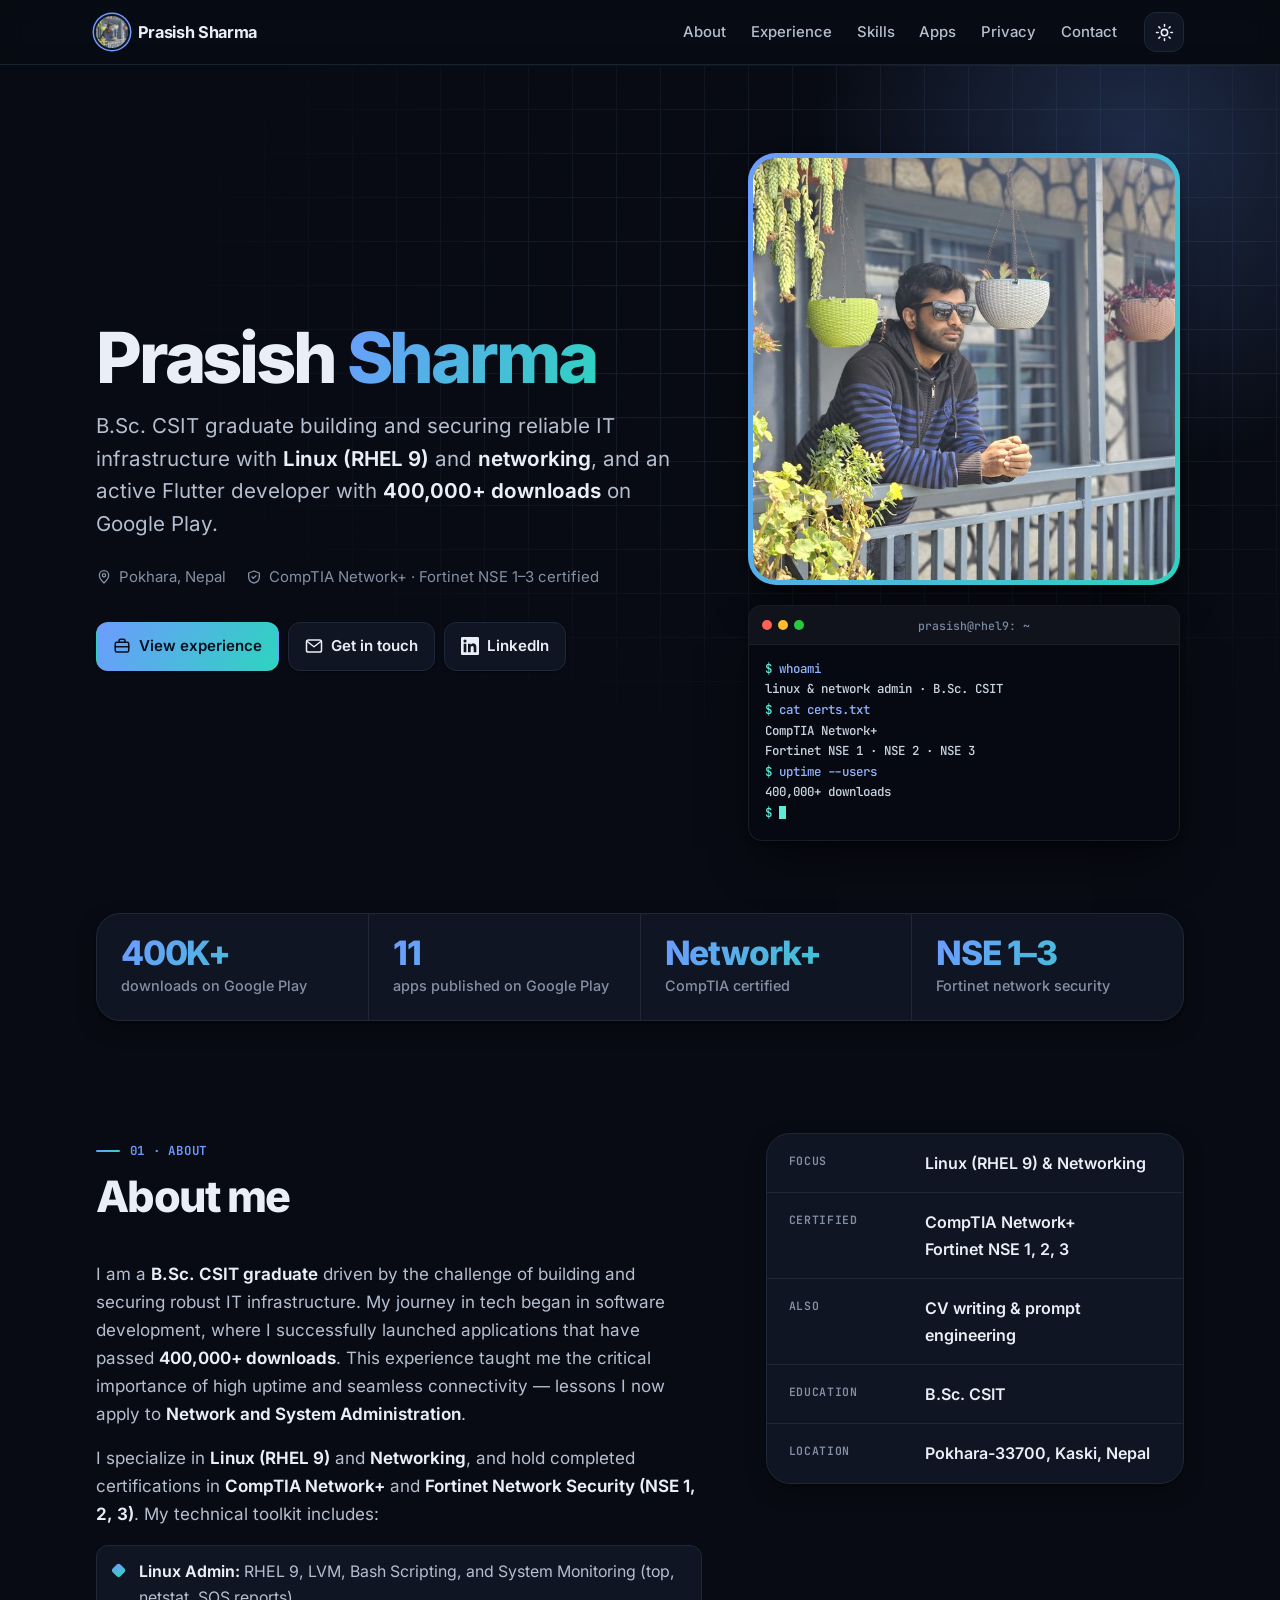
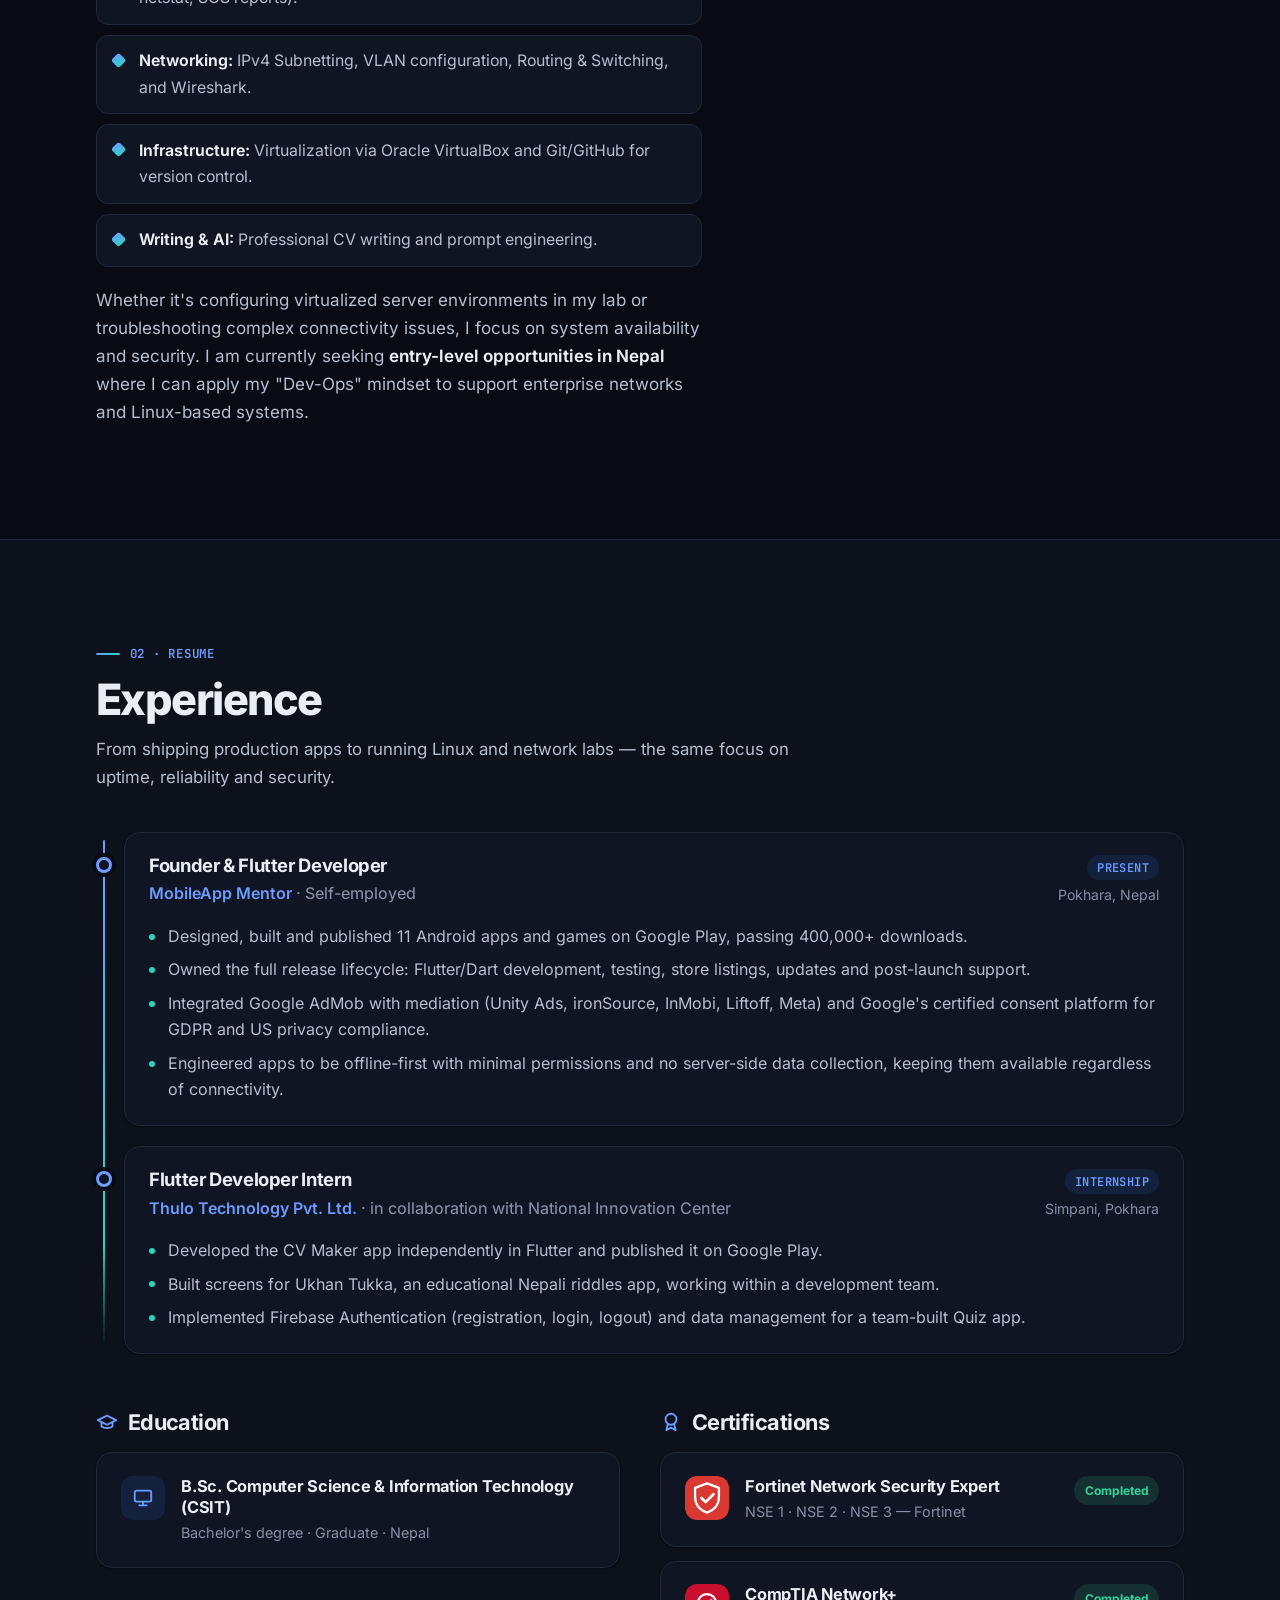
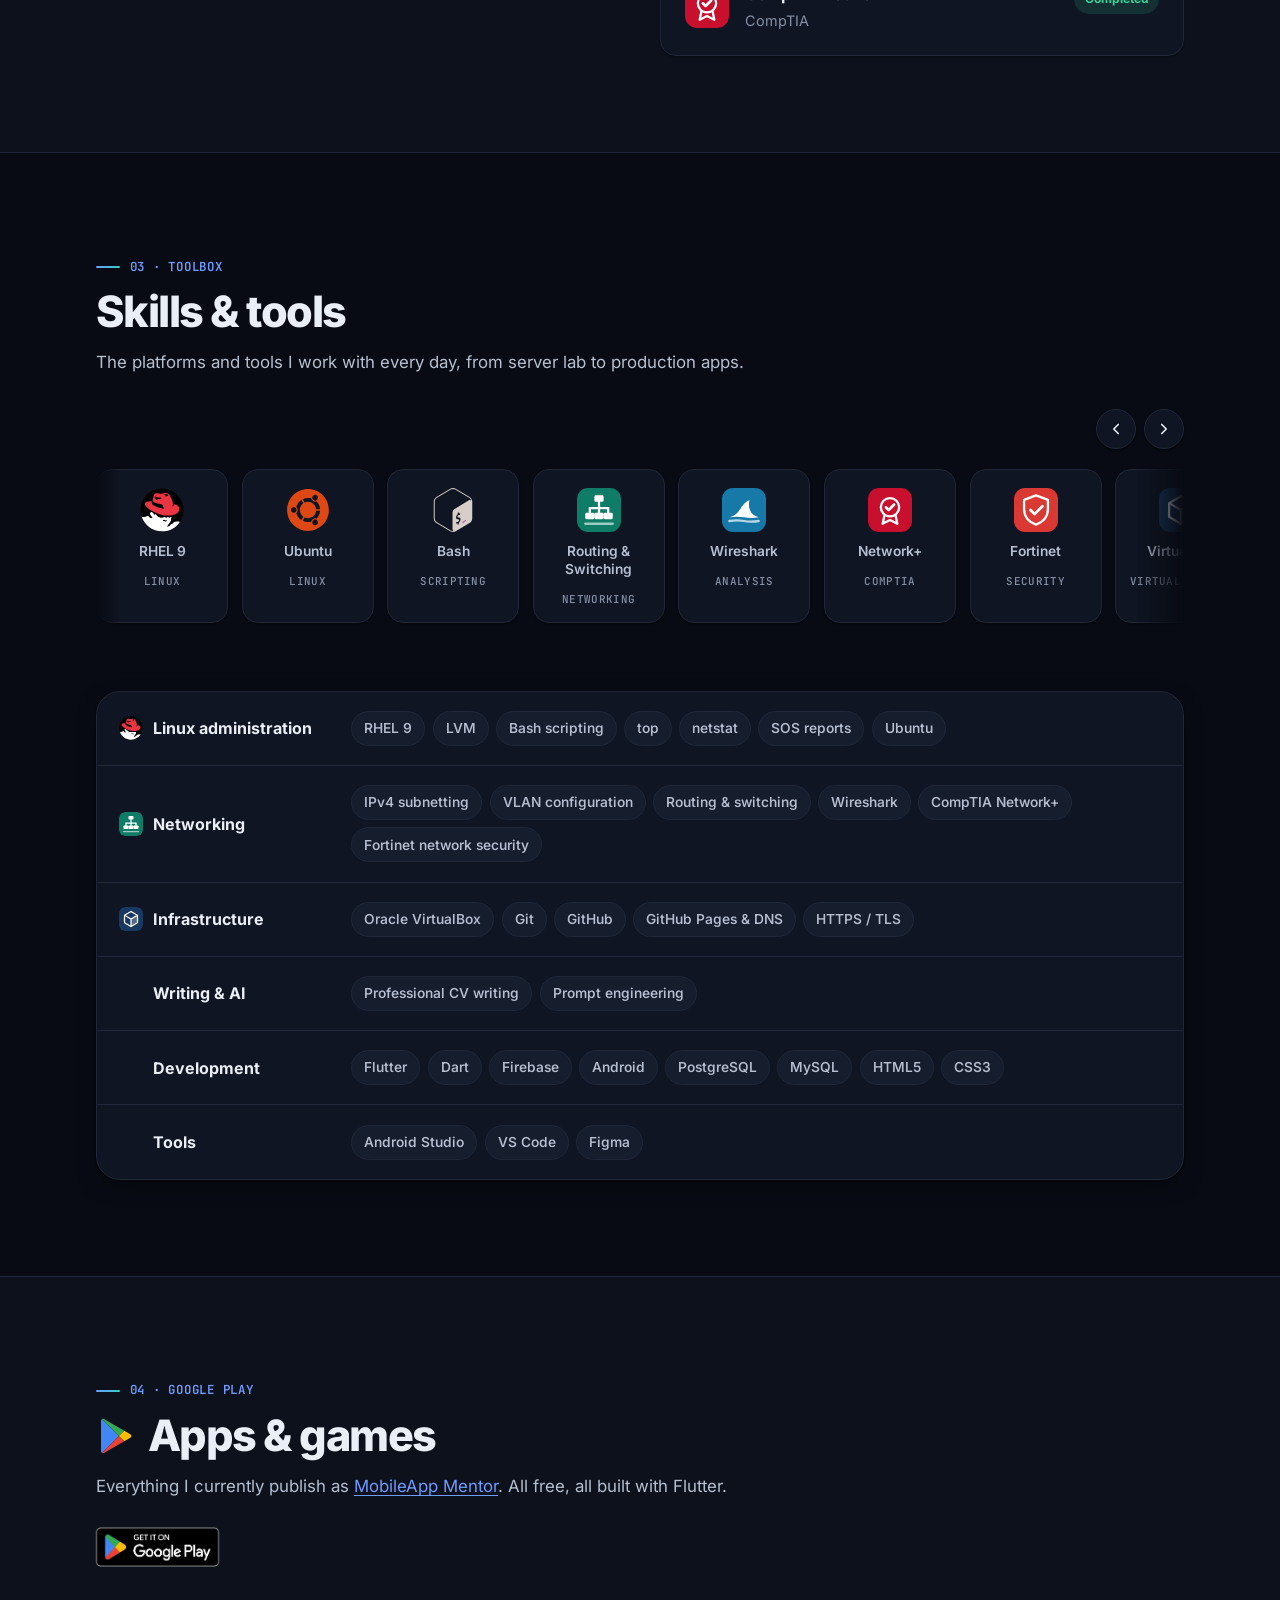
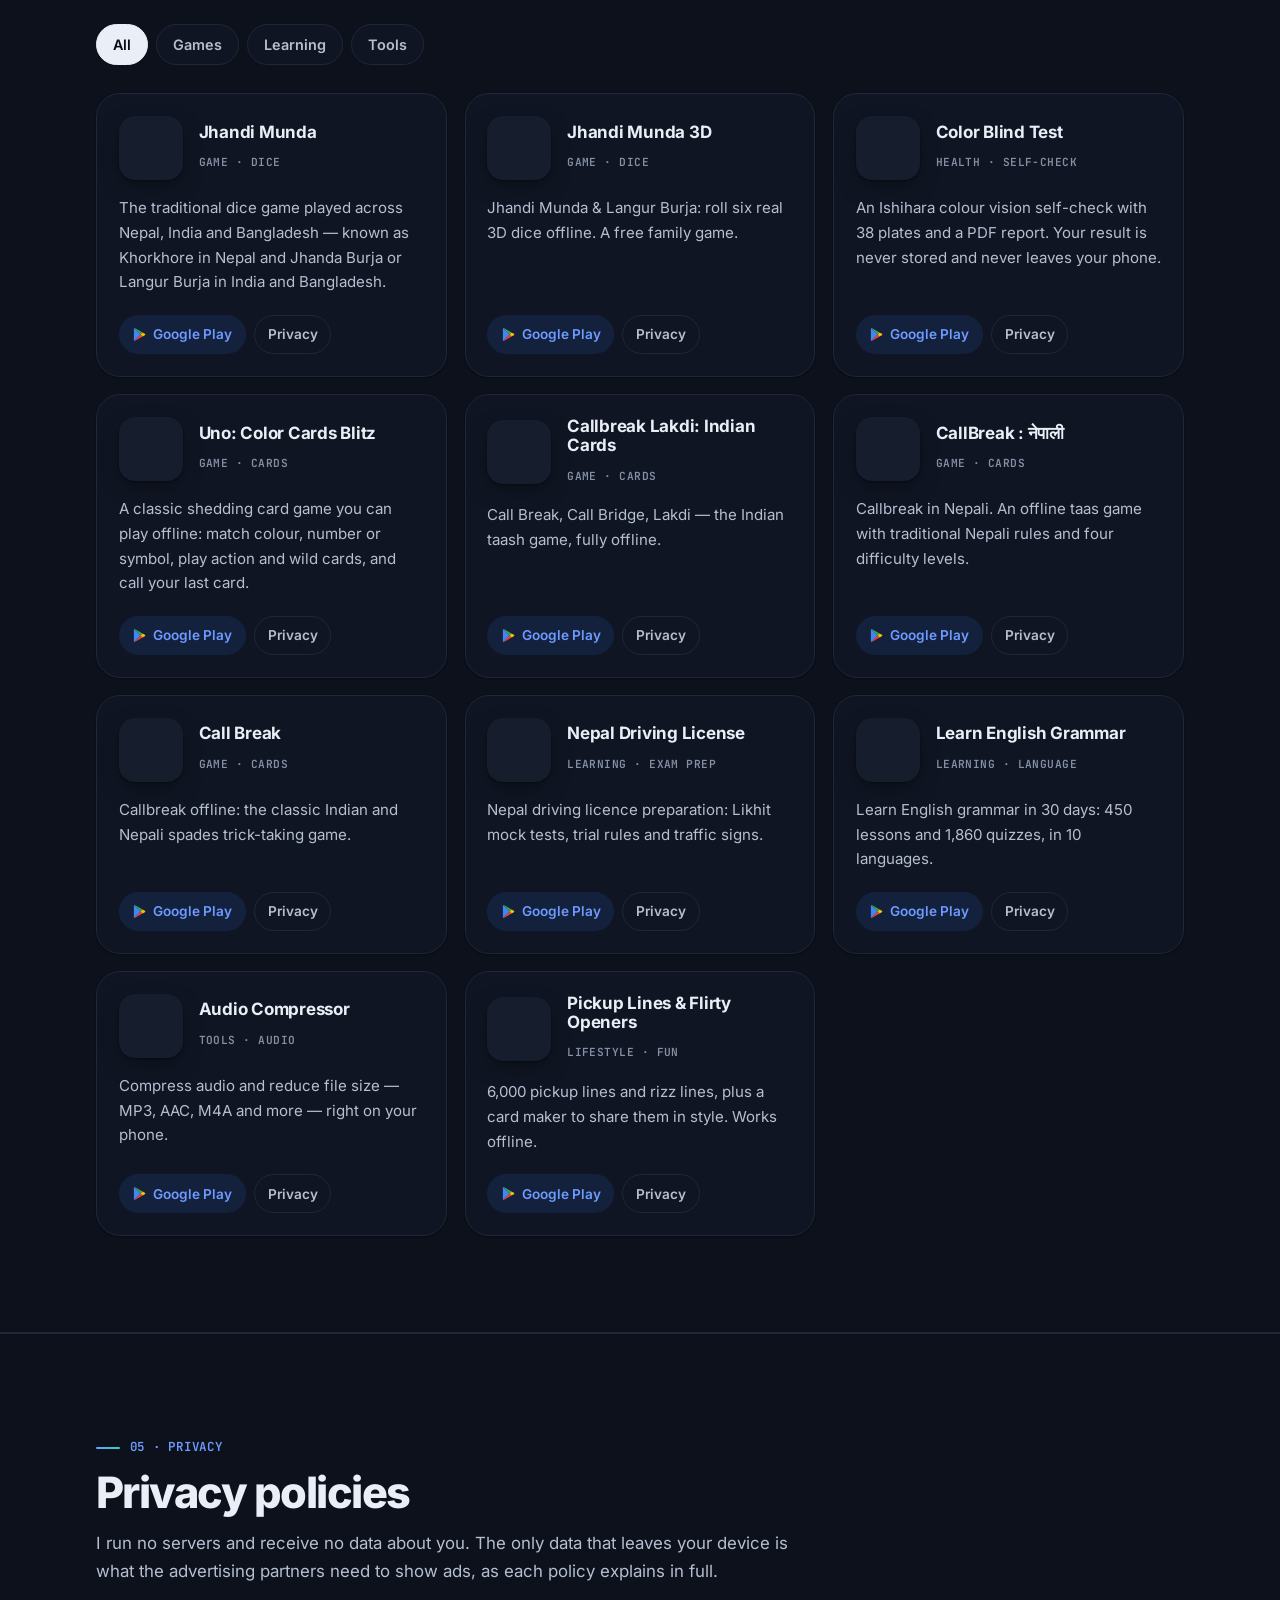
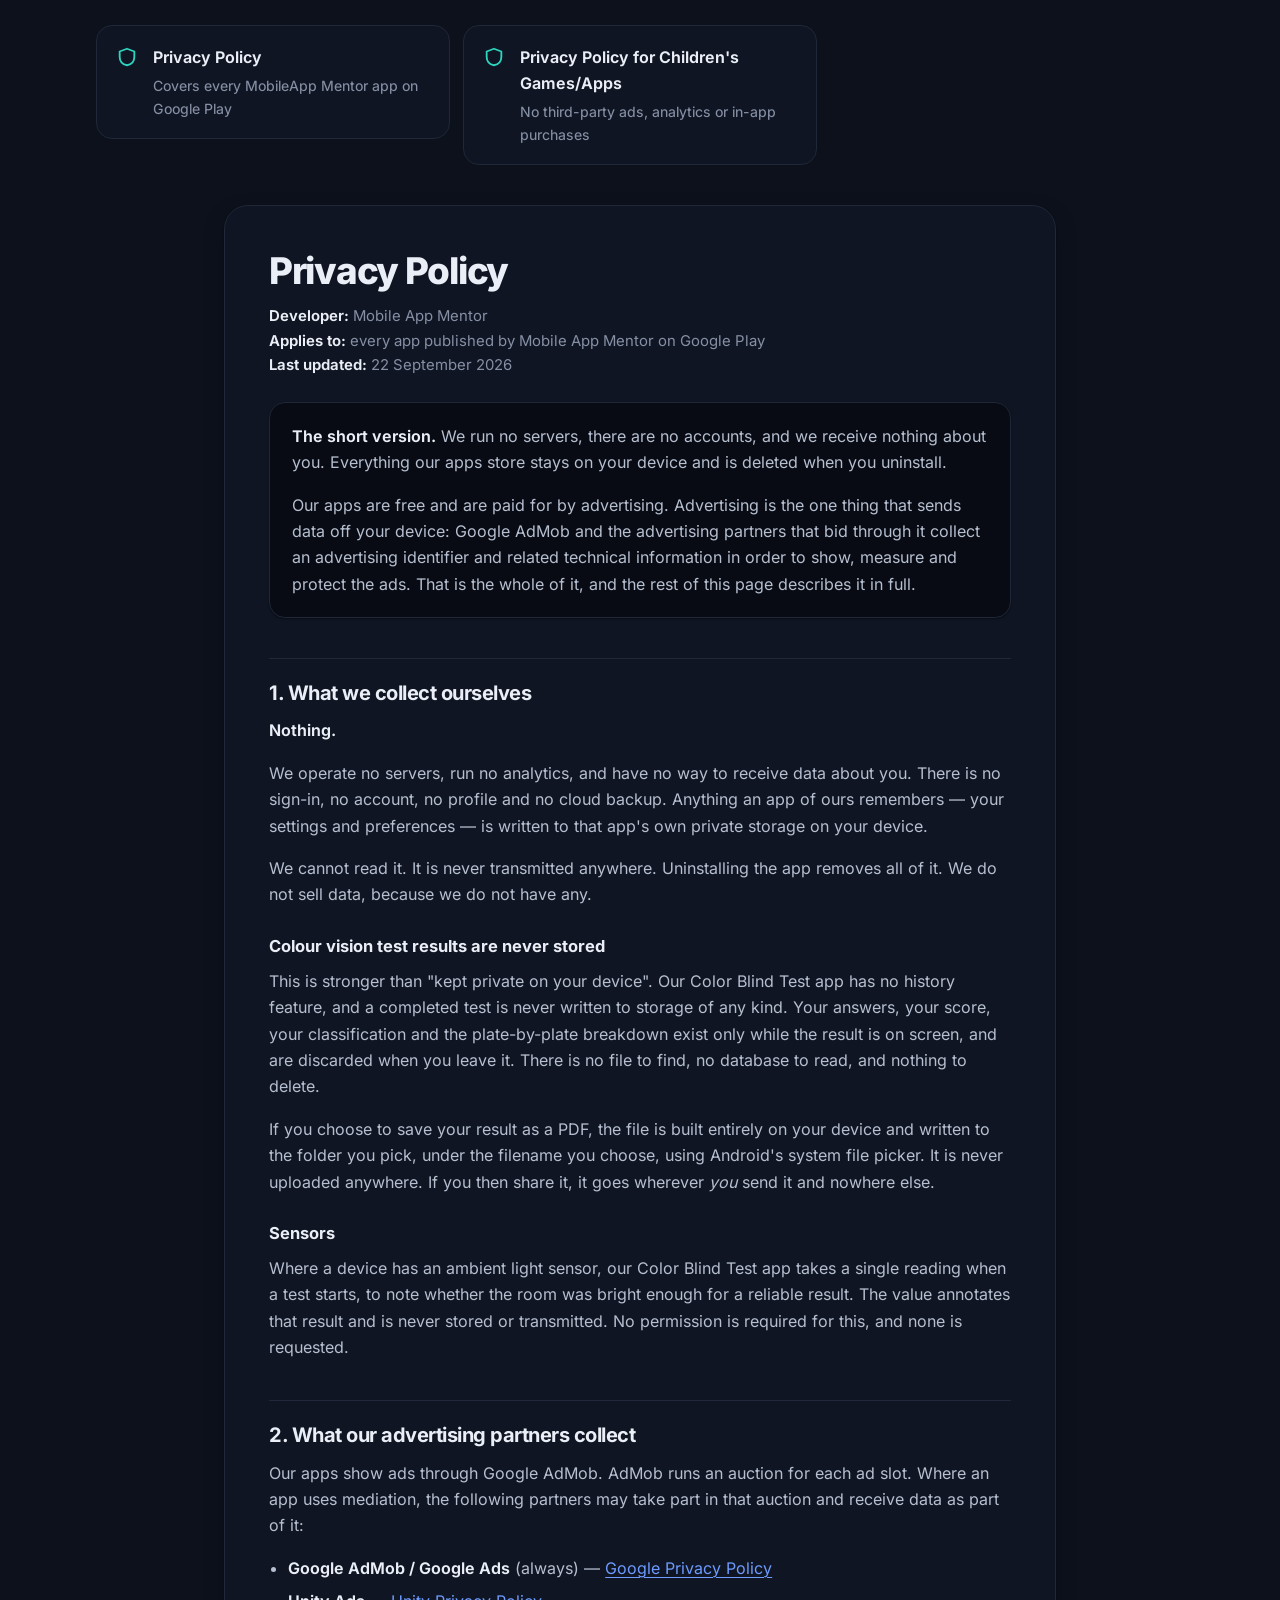
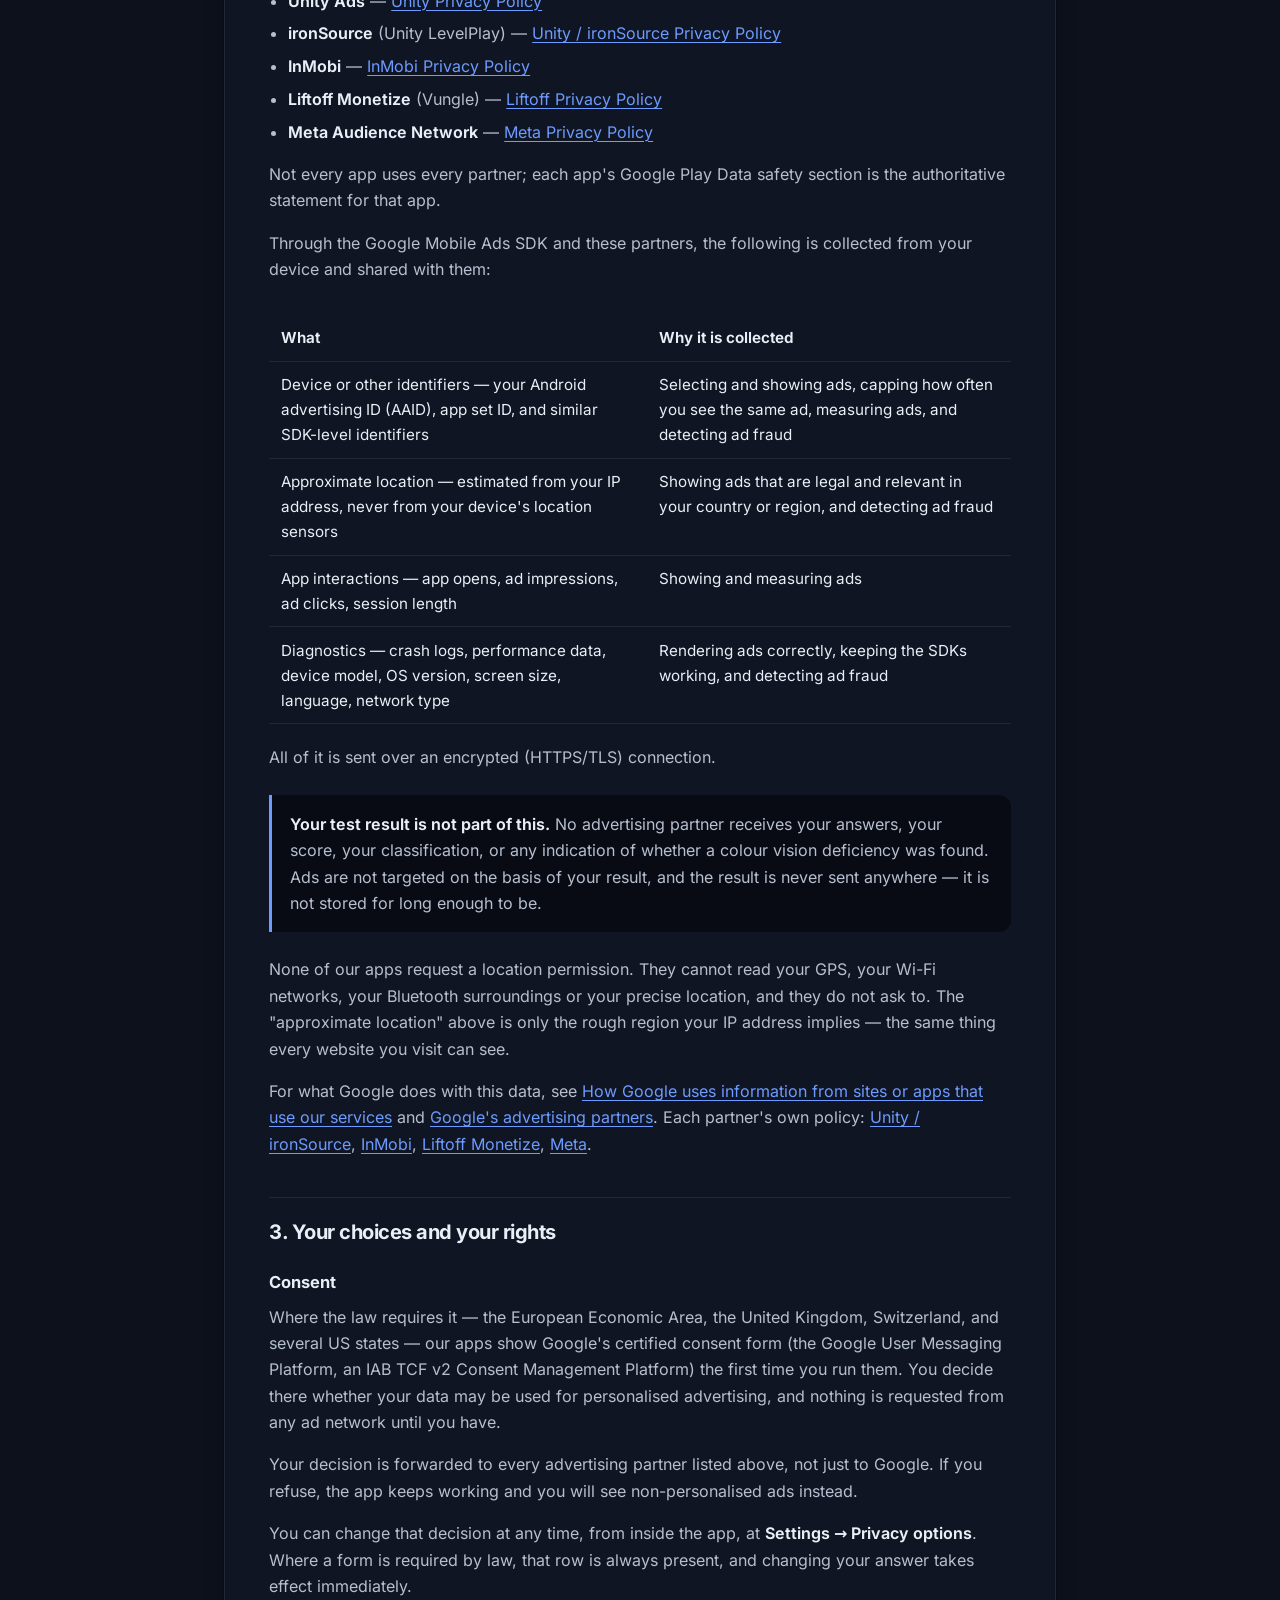
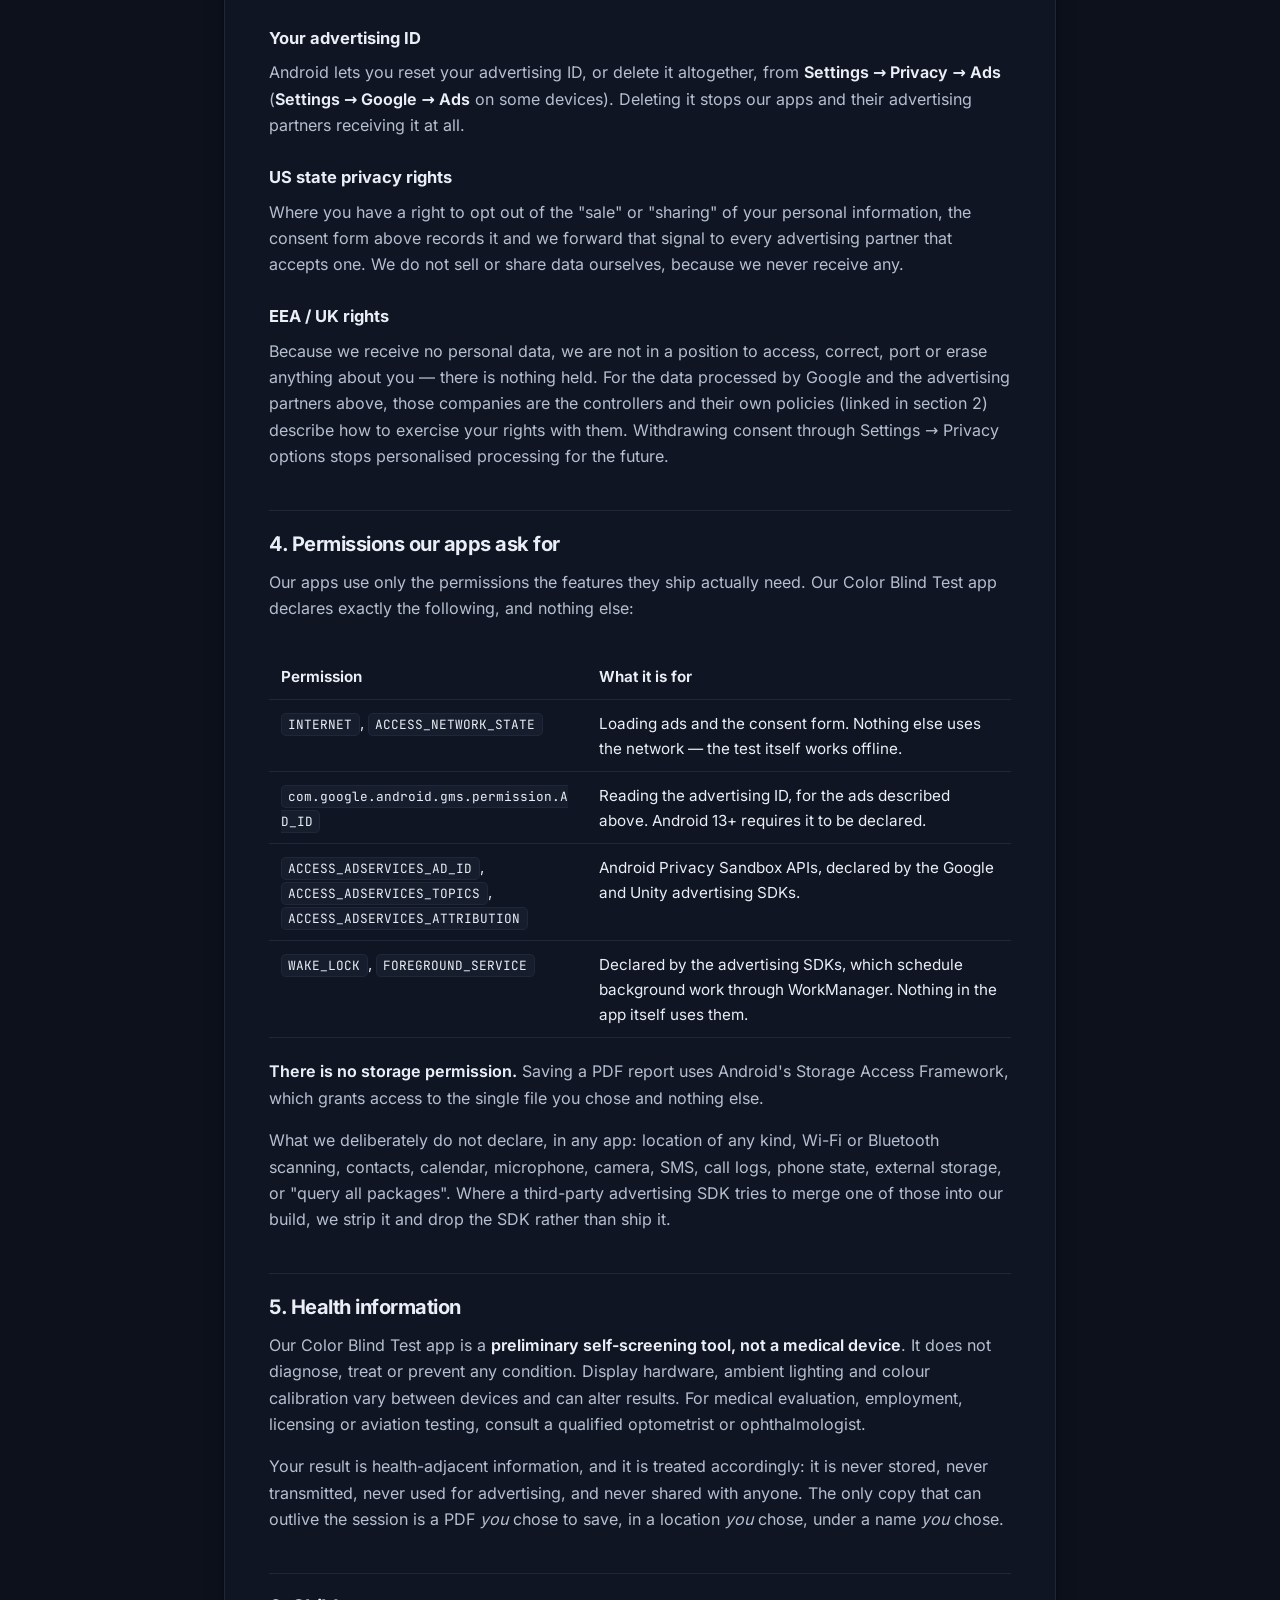
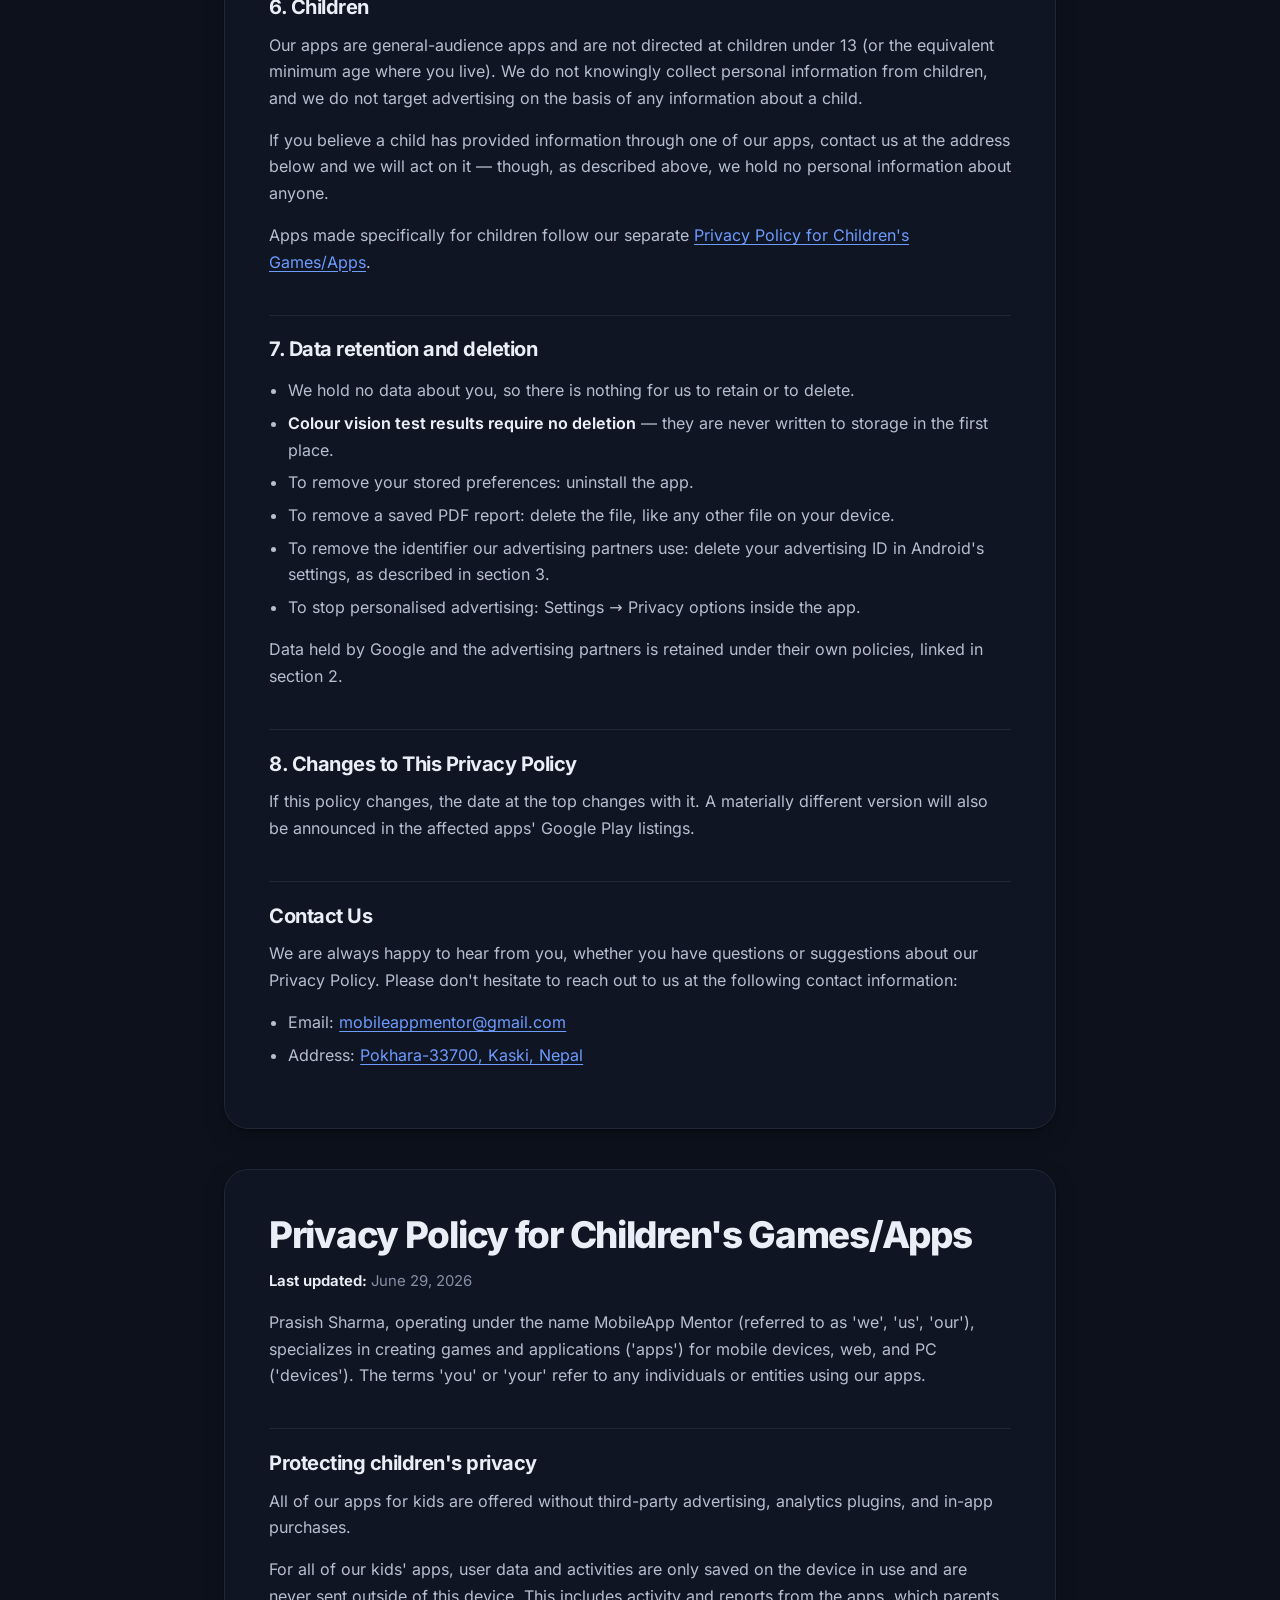
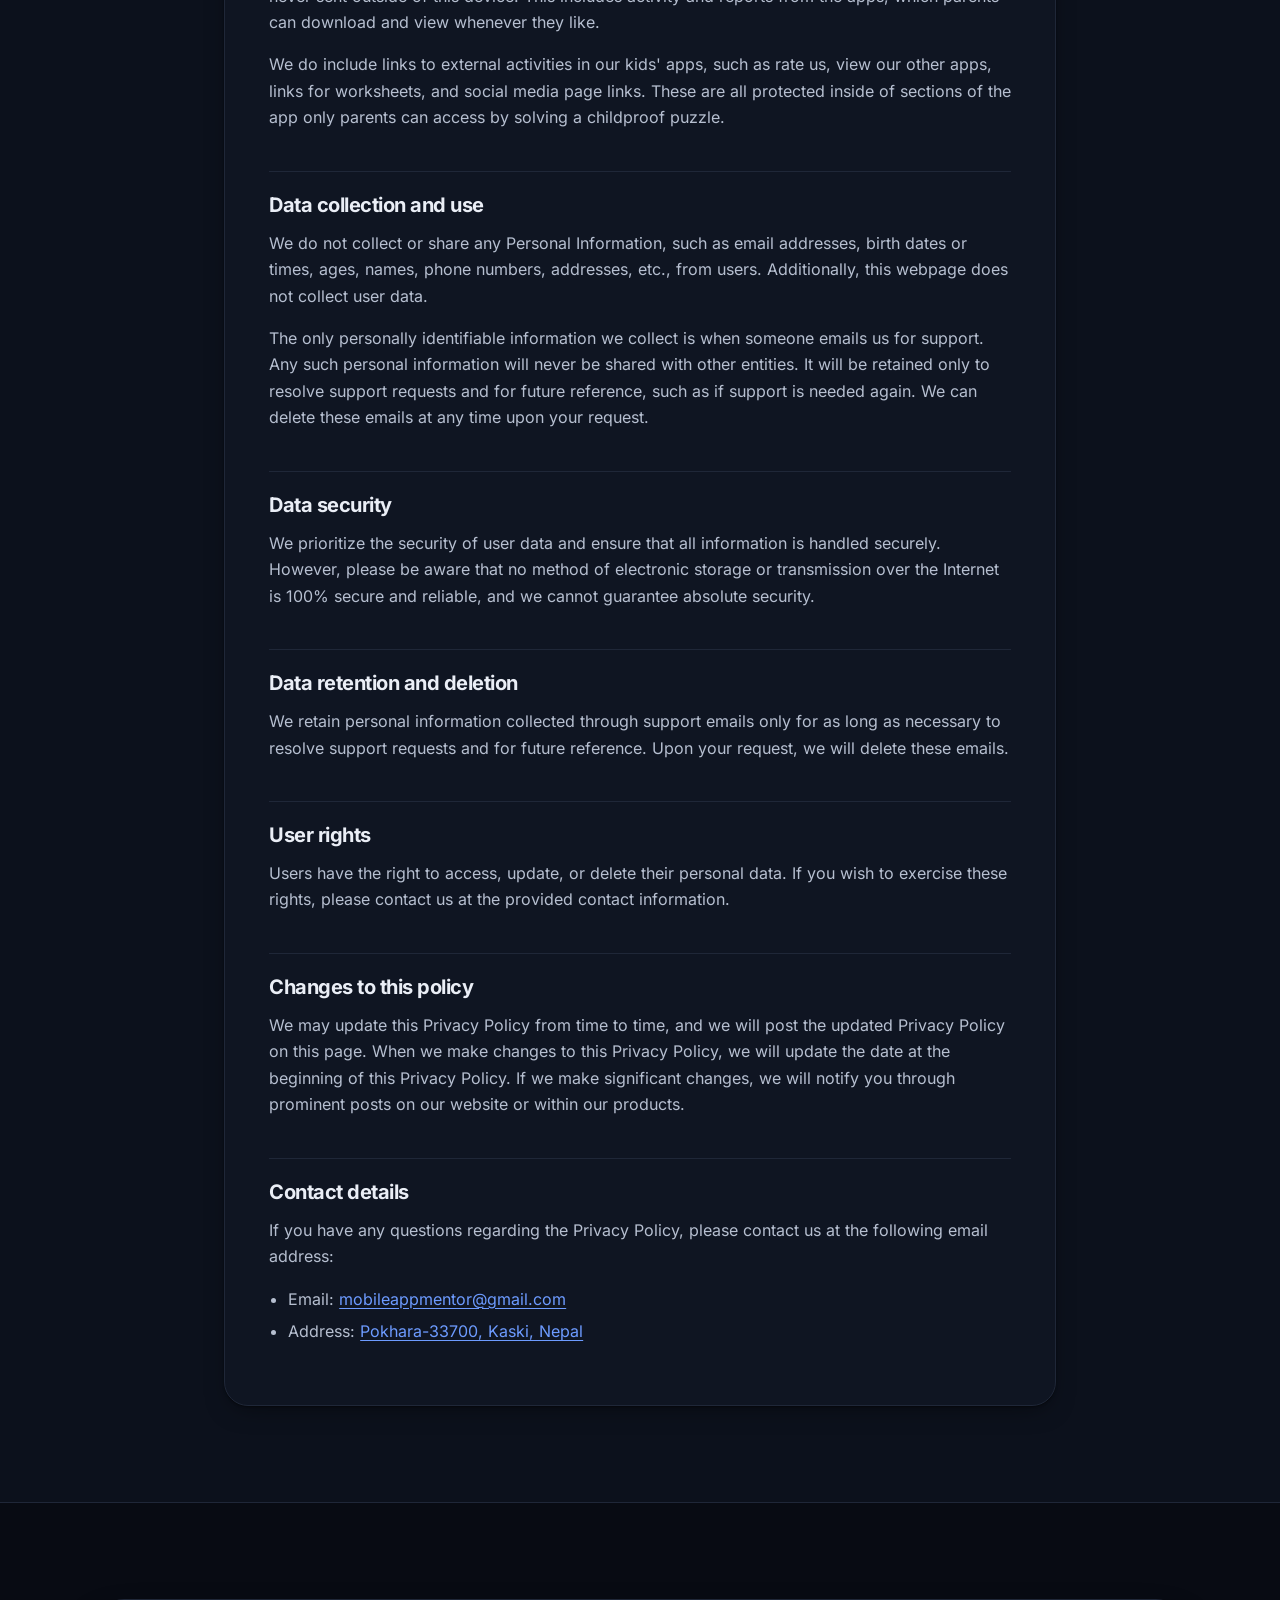
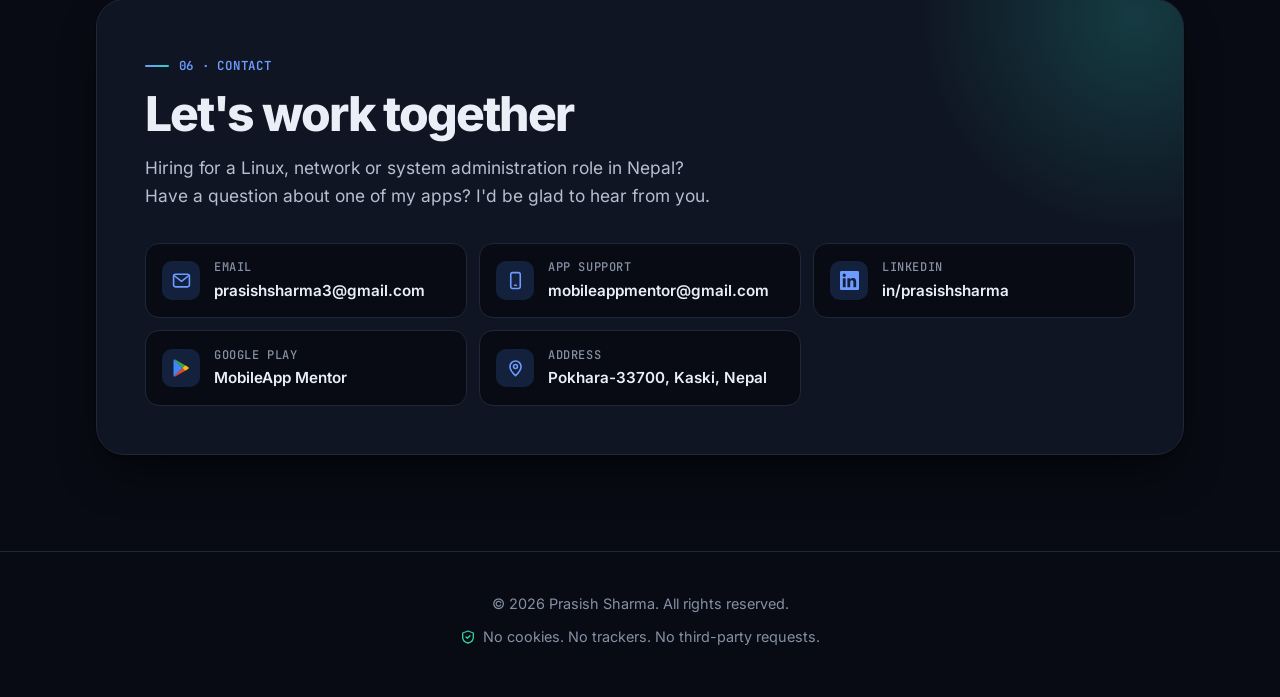
==== index.html @ 0115735c "Update profile: active developer, 400K+ downloads, no GitHub profile Co-Authored-By: Claude Opus 5 <" ====
<!DOCTYPE html>
<html lang="en">
<head>
  <meta charset="utf-8">
  <meta name="viewport" content="width=device-width, initial-scale=1">
  <meta http-equiv="Content-Security-Policy" content="default-src 'none'; script-src 'self'; style-src 'self'; img-src 'self'; font-src 'self'; base-uri 'none'; form-action 'none'; require-trusted-types-for 'script'; trusted-types 'none'; upgrade-insecure-requests">
  <meta name="referrer" content="strict-origin-when-cross-origin">
  <meta name="color-scheme" content="dark light">
  <title>Prasish Sharma — Linux &amp; Network Administration</title>
  <meta name="description" content="Prasish Sharma is a B.Sc. CSIT graduate from Pokhara, Nepal, specialising in Linux (RHEL 9) and networking, certified in CompTIA Network+ and Fortinet NSE 1–3, and an active Flutter developer with 400,000+ downloads on Google Play. Also offers professional CV writing and prompt engineering.">
  <meta name="author" content="Prasish Sharma">
  <meta name="keywords" content="Prasish Sharma, Prasish, Prasish Sharma Website, sharma Prasish, Linux administrator Nepal, network administrator Nepal, RHEL 9, CompTIA Network+, Fortinet NSE, professional CV writing, prompt engineering, Flutter developer Nepal, MobileApp Mentor, Jhandi Munda, Callbreak, Color Blind Test">
  <link rel="canonical" href="https://prasishsharma.com.np/">
  <link rel="icon" href="assets/img/favicon.ico">
  <link rel="apple-touch-icon" href="assets/img/prasish-sharma.jpg">
  <meta name="theme-color" content="#080b13">

  <meta property="og:type" content="profile">
  <meta property="og:site_name" content="Prasish Sharma">
  <meta property="og:title" content="Prasish Sharma — Linux &amp; Network Administration">
  <meta property="og:description" content="B.Sc. CSIT graduate specialising in Linux (RHEL 9) and networking. CompTIA Network+ and Fortinet NSE 1–3 certified. Active Flutter developer with 400,000+ downloads on Google Play.">
  <meta property="og:url" content="https://prasishsharma.com.np/">
  <meta property="og:image" content="https://prasishsharma.com.np/assets/img/prasish-sharma.jpg">
  <meta name="twitter:card" content="summary">

  <script type="application/ld+json">
  {
    "@context": "https://schema.org",
    "@type": "Person",
    "name": "Prasish Sharma",
    "jobTitle": "Linux & Network Administrator",
    "knowsAbout": ["Linux", "RHEL 9", "LVM", "Bash", "Networking", "IPv4 Subnetting", "VLAN", "Routing and Switching", "Wireshark", "Flutter", "Professional CV writing", "Prompt engineering"],
    "hasCredential": [
      { "@type": "EducationalOccupationalCredential", "name": "B.Sc. Computer Science and Information Technology (CSIT)", "credentialCategory": "degree" },
      { "@type": "EducationalOccupationalCredential", "name": "CompTIA Network+", "credentialCategory": "certification" },
      { "@type": "EducationalOccupationalCredential", "name": "Fortinet NSE 1, NSE 2, NSE 3", "credentialCategory": "certification" }
    ],
    "url": "https://prasishsharma.com.np/",
    "image": "https://prasishsharma.com.np/assets/img/prasish-sharma.jpg",
    "address": { "@type": "PostalAddress", "addressLocality": "Pokhara", "addressRegion": "Kaski", "postalCode": "33700", "addressCountry": "NP" },
    "sameAs": [
      "https://www.linkedin.com/in/prasishsharma/",
      "https://play.google.com/store/apps/dev?id=7166690102659924412",
      "https://medium.com/@prasishsharma4"
    ]
  }
  </script>

  <link rel="preload" href="assets/fonts/inter-var.woff2" as="font" type="font/woff2" crossorigin>
  <link rel="stylesheet" href="assets/css/site.css">
  <script src="assets/js/theme.js"></script>
  <script src="assets/js/site.js" defer></script>
</head>
<body>
  <a class="skip" href="#main">Skip to content</a>

  <header class="site-header">
    <div class="wrap">
      <a class="brand" href="index.html" aria-label="Prasish Sharma, home">
        <img src="assets/img/prasish-sharma.jpg" alt="" width="32" height="32">
        Prasish Sharma
      </a>
      <button class="nav-toggle" type="button" aria-controls="site-nav" aria-expanded="false" aria-label="Menu">
        <svg viewBox="0 0 24 24" fill="none" stroke="currentColor" stroke-width="2" stroke-linecap="round" aria-hidden="true"><path d="M4 7h16M4 12h16M4 17h16"/></svg>
      </button>
      <nav class="nav" id="site-nav" aria-label="Main">
        <a href="#about">About</a>
        <a href="#experience">Experience</a>
        <a href="#skills">Skills</a>
        <a href="#apps">Apps</a>
        <a href="#privacy">Privacy</a>
        <a href="#contact">Contact</a>
      </nav>
      <button class="theme-toggle" type="button" aria-label="Toggle colour theme">
        <svg class="moon" viewBox="0 0 24 24" fill="none" stroke="currentColor" stroke-width="2" stroke-linecap="round" stroke-linejoin="round" aria-hidden="true"><path d="M21 12.8A9 9 0 1 1 11.2 3a7 7 0 0 0 9.8 9.8z"/></svg>
        <svg class="sun" viewBox="0 0 24 24" fill="none" stroke="currentColor" stroke-width="2" stroke-linecap="round" aria-hidden="true"><circle cx="12" cy="12" r="4"/><path d="M12 2v2M12 20v2M4.9 4.9l1.4 1.4M17.7 17.7l1.4 1.4M2 12h2M20 12h2M4.9 19.1l1.4-1.4M17.7 6.3l1.4-1.4"/></svg>
      </button>
    </div>
  </header>

  <main id="main">

    <!-- Hero -->
    <div class="hero">
      <div class="wrap hero-grid">
        <div>
          <h1>Prasish <span class="grad">Sharma</span></h1>
          <p class="role">B.Sc. CSIT graduate building and securing reliable IT infrastructure with <strong>Linux (RHEL 9)</strong> and <strong>networking</strong>, and an active Flutter developer with <strong>400,000+ downloads</strong> on Google Play.</p>
          <ul class="meta-line">
            <li>
              <svg viewBox="0 0 24 24" fill="none" stroke="currentColor" stroke-width="2" stroke-linecap="round" stroke-linejoin="round" aria-hidden="true"><path d="M12 21s-7-6.2-7-11.5A7 7 0 0 1 19 9.5C19 14.8 12 21 12 21z"/><circle cx="12" cy="9.5" r="2.5"/></svg>
              Pokhara, Nepal
            </li>
            <li>
              <svg viewBox="0 0 24 24" fill="none" stroke="currentColor" stroke-width="2" stroke-linecap="round" stroke-linejoin="round" aria-hidden="true"><path d="M12 3 4 6v6c0 4.5 3.2 8 8 9 4.8-1 8-4.5 8-9V6z"/><path d="m9 12 2 2 4-4"/></svg>
              CompTIA Network+ · Fortinet NSE 1–3 certified
            </li>
          </ul>
          <div class="actions">
            <a class="btn btn-primary" href="#experience">
              <svg viewBox="0 0 24 24" fill="none" stroke="currentColor" stroke-width="2" stroke-linecap="round" stroke-linejoin="round" aria-hidden="true"><rect x="3" y="7" width="18" height="13" rx="2"/><path d="M8 7V5a2 2 0 0 1 2-2h4a2 2 0 0 1 2 2v2M3 13h18"/></svg>
              View experience
            </a>
            <a class="btn" href="#contact">
              <svg viewBox="0 0 24 24" fill="none" stroke="currentColor" stroke-width="2" stroke-linecap="round" stroke-linejoin="round" aria-hidden="true"><rect x="2" y="4" width="20" height="16" rx="2.5"/><path d="m3 6 9 7 9-7"/></svg>
              Get in touch
            </a>
            <a class="btn" href="https://www.linkedin.com/in/prasishsharma/" target="_blank" rel="noopener noreferrer" aria-label="LinkedIn (opens in a new tab)">
              <svg viewBox="0 0 24 24" fill="currentColor" aria-hidden="true"><path d="M20.45 20.45h-3.56v-5.57c0-1.33-.02-3.04-1.85-3.04-1.85 0-2.14 1.45-2.14 2.94v5.67H9.35V9h3.41v1.56h.05c.48-.9 1.64-1.85 3.37-1.85 3.6 0 4.27 2.37 4.27 5.46v6.28zM5.34 7.43a2.06 2.06 0 1 1 0-4.13 2.06 2.06 0 0 1 0 4.13zM7.12 20.45H3.56V9h3.56v11.45zM22.22 0H1.77C.79 0 0 .77 0 1.73v20.54C0 23.23.79 24 1.77 24h20.45c.98 0 1.78-.77 1.78-1.73V1.73C24 .77 23.2 0 22.22 0z"/></svg>
              LinkedIn
            </a>
          </div>
        </div>

        <div class="hero-visual">
          <figure class="hero-photo">
            <img src="assets/img/prasish-sharma.jpg" alt="Prasish Sharma leaning on a balcony railing" width="640" height="640" fetchpriority="high">
          </figure>
          <div class="terminal" aria-hidden="true">
            <div class="terminal-bar"><i></i><i></i><i></i><span>prasish@rhel9: ~</span></div>
<pre><span class="p">$</span> <span class="c">whoami</span>
<span class="o">linux &amp; network admin · B.Sc. CSIT</span>
<span class="p">$</span> <span class="c">cat certs.txt</span>
<span class="o">CompTIA Network+</span>
<span class="o">Fortinet NSE 1 · NSE 2 · NSE 3</span>
<span class="p">$</span> <span class="c">uptime --users</span>
<span class="o">400,000+ downloads</span>
<span class="p">$</span> <span class="cursor"></span></pre>
          </div>
        </div>
      </div>
    </div>

    <!-- Stats -->
    <div class="stats">
      <div class="wrap">
        <ul>
          <li><b>400K+</b><span>downloads on Google Play</span></li>
          <li><b>11</b><span>apps published on Google Play</span></li>
          <li><b>Network+</b><span>CompTIA certified</span></li>
          <li><b>NSE 1–3</b><span>Fortinet network security</span></li>
        </ul>
      </div>
    </div>

    <!-- About -->
    <section id="about" aria-labelledby="about-title">
      <div class="wrap two-col">
        <div>
          <span class="kicker">01 · About</span>
          <div class="section-head">
            <h2 id="about-title">About me</h2>
          </div>
          <div class="prose">
            <p>I am a <strong>B.Sc. CSIT graduate</strong> driven by the challenge of building and securing robust IT infrastructure. My journey in tech began in software development, where I successfully launched applications that have passed <strong>400,000+ downloads</strong>. This experience taught me the critical importance of high uptime and seamless connectivity — lessons I now apply to <strong>Network and System Administration</strong>.</p>
            <p>I specialize in <strong>Linux (RHEL 9)</strong> and <strong>Networking</strong>, and hold completed certifications in <strong>CompTIA Network+</strong> and <strong>Fortinet Network Security (NSE 1, 2, 3)</strong>. My technical toolkit includes:</p>
            <ul class="toolkit">
              <li><strong>Linux Admin:</strong> RHEL 9, LVM, Bash Scripting, and System Monitoring (top, netstat, SOS reports).</li>
              <li><strong>Networking:</strong> IPv4 Subnetting, VLAN configuration, Routing &amp; Switching, and Wireshark.</li>
              <li><strong>Infrastructure:</strong> Virtualization via Oracle VirtualBox and Git/GitHub for version control.</li>
              <li><strong>Writing &amp; AI:</strong> Professional CV writing and prompt engineering.</li>
            </ul>
            <p>Whether it's configuring virtualized server environments in my lab or troubleshooting complex connectivity issues, I focus on system availability and security. I am currently seeking <strong>entry-level opportunities in Nepal</strong> where I can apply my "Dev-Ops" mindset to support enterprise networks and Linux-based systems.</p>
          </div>
        </div>
        <dl class="facts">
          <div><dt>Focus</dt><dd>Linux (RHEL 9) &amp; Networking</dd></div>
          <div><dt>Certified</dt><dd>CompTIA Network+<br>Fortinet NSE 1, 2, 3</dd></div>
          <div><dt>Also</dt><dd>CV writing &amp; prompt engineering</dd></div>
          <div><dt>Education</dt><dd>B.Sc. CSIT</dd></div>
          <div><dt>Location</dt><dd>Pokhara-33700, Kaski, Nepal</dd></div>
        </dl>
      </div>
    </section>

    <!-- Resume -->
    <section id="experience" class="section-alt" aria-labelledby="experience-title">
      <div class="wrap">
        <span class="kicker">02 · Resume</span>
        <div class="section-head">
          <h2 id="experience-title">Experience</h2>
          <p>From shipping production apps to running Linux and network labs — the same focus on uptime, reliability and security.</p>
        </div>

        <ol class="cv-timeline">
          <li>
            <article class="cv-item">
              <header class="cv-head">
                <div>
                  <h3>Founder &amp; Flutter Developer</h3>
                  <p class="cv-org">MobileApp Mentor <span>· Self-employed</span></p>
                </div>
                <div class="cv-when">
                  <span class="when">Present</span>
                  <span>Pokhara, Nepal</span>
                </div>
              </header>
              <ul>
                <li>Designed, built and published 11 Android apps and games on Google Play, passing 400,000+ downloads.</li>
                <li>Owned the full release lifecycle: Flutter/Dart development, testing, store listings, updates and post-launch support.</li>
                <li>Integrated Google AdMob with mediation (Unity Ads, ironSource, InMobi, Liftoff, Meta) and Google's certified consent platform for GDPR and US privacy compliance.</li>
                <li>Engineered apps to be offline-first with minimal permissions and no server-side data collection, keeping them available regardless of connectivity.</li>
              </ul>
            </article>
          </li>
          <li>
            <article class="cv-item">
              <header class="cv-head">
                <div>
                  <h3>Flutter Developer Intern</h3>
                  <p class="cv-org">Thulo Technology Pvt. Ltd. <span>· in collaboration with National Innovation Center</span></p>
                </div>
                <div class="cv-when">
                  <span class="when">Internship</span>
                  <span>Simpani, Pokhara</span>
                </div>
              </header>
              <ul>
                <li>Developed the CV Maker app independently in Flutter and published it on Google Play.</li>
                <li>Built screens for Ukhan Tukka, an educational Nepali riddles app, working within a development team.</li>
                <li>Implemented Firebase Authentication (registration, login, logout) and data management for a team-built Quiz app.</li>
              </ul>
            </article>
          </li>
        </ol>

        <div class="cv-split">
          <div>
            <h3 class="cv-subhead" id="education">
              <svg viewBox="0 0 24 24" fill="none" stroke="currentColor" stroke-width="2" stroke-linecap="round" stroke-linejoin="round" aria-hidden="true"><path d="M22 10 12 5 2 10l10 5 10-5z"/><path d="M6 12v5c3 2 9 2 12 0v-5"/></svg>
              Education
            </h3>
            <div class="cred">
              <article class="cv-item">
                <span class="cred-icon" aria-hidden="true"><svg viewBox="0 0 24 24" fill="none" stroke="currentColor" stroke-width="2" stroke-linecap="round" stroke-linejoin="round"><rect x="3" y="4" width="18" height="12" rx="2"/><path d="M8 20h8M12 16v4"/></svg></span>
                <header class="cv-head">
                  <div>
                    <h4 class="cred-title">B.Sc. Computer Science &amp; Information Technology (CSIT)</h4>
                    <p class="cred-sub">Bachelor's degree · Graduate · Nepal</p>
                  </div>
                </header>
              </article>
            </div>
          </div>
          <div>
            <h3 class="cv-subhead" id="certifications">
              <svg viewBox="0 0 24 24" fill="none" stroke="currentColor" stroke-width="2" stroke-linecap="round" stroke-linejoin="round" aria-hidden="true"><circle cx="12" cy="9" r="6"/><path d="m8.5 14-1.5 7 5-3 5 3-1.5-7"/></svg>
              Certifications
            </h3>
            <div class="cred">
              <article class="cv-item">
                <img src="assets/img/tools/fortinet.svg" alt="" width="44" height="44" loading="lazy">
                <header class="cv-head">
                  <div>
                    <h4 class="cred-title">Fortinet Network Security Expert</h4>
                    <p class="cred-sub">NSE 1 · NSE 2 · NSE 3 — Fortinet</p>
                  </div>
                  <div class="cv-when"><span class="badge">Completed</span></div>
                </header>
              </article>
              <article class="cv-item">
                <img src="assets/img/tools/comptia.svg" alt="" width="44" height="44" loading="lazy">
                <header class="cv-head">
                  <div>
                    <h4 class="cred-title">CompTIA Network+</h4>
                    <p class="cred-sub">CompTIA</p>
                  </div>
                  <div class="cv-when"><span class="badge">Completed</span></div>
                </header>
              </article>
            </div>
          </div>
        </div>
      </div>
    </section>

    <!-- Skills -->
    <section id="skills" aria-labelledby="skills-title">
      <div class="wrap">
        <span class="kicker">03 · Toolbox</span>
        <div class="section-head">
          <h2 id="skills-title">Skills &amp; tools</h2>
          <p>The platforms and tools I work with every day, from server lab to production apps.</p>
        </div>

        <div class="rail-controls">
          <button class="rail-btn" type="button" data-rail="-1" aria-controls="tool-rail" aria-label="Scroll tools left">
            <svg viewBox="0 0 24 24" fill="none" stroke="currentColor" stroke-width="2.2" stroke-linecap="round" stroke-linejoin="round" aria-hidden="true"><path d="m15 18-6-6 6-6"/></svg>
          </button>
          <button class="rail-btn" type="button" data-rail="1" aria-controls="tool-rail" aria-label="Scroll tools right">
            <svg viewBox="0 0 24 24" fill="none" stroke="currentColor" stroke-width="2.2" stroke-linecap="round" stroke-linejoin="round" aria-hidden="true"><path d="m9 18 6-6-6-6"/></svg>
          </button>
        </div>
        <div class="rail-wrap">
          <ul class="rail" id="tool-rail" tabindex="0" aria-label="Tools, scroll horizontally">
            <li><img src="assets/img/tools/redhat.svg" alt="" width="44" height="44" loading="lazy">RHEL 9<small>Linux</small></li>
            <li><img src="assets/img/ubuntu-plain.svg" alt="" width="44" height="44" loading="lazy">Ubuntu<small>Linux</small></li>
            <li><img class="invert-dark" src="assets/img/tools/bash.svg" alt="" width="44" height="44" loading="lazy">Bash<small>Scripting</small></li>
            <li><img src="assets/img/tools/network.svg" alt="" width="44" height="44" loading="lazy">Routing &amp; Switching<small>Networking</small></li>
            <li><img src="assets/img/tools/wireshark.svg" alt="" width="44" height="44" loading="lazy">Wireshark<small>Analysis</small></li>
            <li><img src="assets/img/tools/comptia.svg" alt="" width="44" height="44" loading="lazy">Network+<small>CompTIA</small></li>
            <li><img src="assets/img/tools/fortinet.svg" alt="" width="44" height="44" loading="lazy">Fortinet<small>Security</small></li>
            <li><img src="assets/img/tools/virtualbox.svg" alt="" width="44" height="44" loading="lazy">VirtualBox<small>Virtualization</small></li>
            <li><img src="assets/img/tools/prompt.svg" alt="" width="44" height="44" loading="lazy">Prompt engineering<small>AI</small></li>
            <li><img src="assets/img/tools/cv.svg" alt="" width="44" height="44" loading="lazy">CV writing<small>Professional</small></li>
            <li><img src="assets/img/git-original.svg" alt="" width="44" height="44" loading="lazy">Git<small>Version control</small></li>
            <li><img class="invert-dark" src="assets/img/github-original.svg" alt="" width="44" height="44" loading="lazy">GitHub<small>Collaboration</small></li>
            <li><img src="assets/img/flutter-original.svg" alt="" width="44" height="44" loading="lazy">Flutter<small>Mobile</small></li>
            <li><img src="assets/img/dart-original.svg" alt="" width="44" height="44" loading="lazy">Dart<small>Language</small></li>
            <li><img src="assets/img/firebase-plain.svg" alt="" width="44" height="44" loading="lazy">Firebase<small>Backend</small></li>
            <li><img src="assets/img/android-original.svg" alt="" width="44" height="44" loading="lazy">Android<small>Platform</small></li>
            <li><img src="assets/img/tools/postgresql.svg" alt="" width="44" height="44" loading="lazy">PostgreSQL<small>Database</small></li>
            <li><img src="assets/img/tools/mysql.svg" alt="" width="44" height="44" loading="lazy">MySQL<small>Database</small></li>
            <li><img src="assets/img/html5-original.svg" alt="" width="44" height="44" loading="lazy">HTML5<small>Web</small></li>
            <li><img src="assets/img/css3-original.svg" alt="" width="44" height="44" loading="lazy">CSS3<small>Web</small></li>
            <li><img src="assets/img/androidstudio-original.svg" alt="" width="44" height="44" loading="lazy">Android Studio<small>IDE</small></li>
            <li><img src="assets/img/vscode-original.svg" alt="" width="44" height="44" loading="lazy">VS Code<small>Editor</small></li>
            <li><img src="assets/img/figma-original.svg" alt="" width="44" height="44" loading="lazy">Figma<small>Design</small></li>
          </ul>
        </div>

        <dl class="skill-rows">
          <div class="skill-row">
            <dt><img src="assets/img/tools/redhat.svg" alt="" width="24" height="24" loading="lazy">Linux administration</dt>
            <dd><ul class="chips"><li>RHEL 9</li><li>LVM</li><li>Bash scripting</li><li>top</li><li>netstat</li><li>SOS reports</li><li>Ubuntu</li></ul></dd>
          </div>
          <div class="skill-row">
            <dt><img src="assets/img/tools/network.svg" alt="" width="24" height="24" loading="lazy">Networking</dt>
            <dd><ul class="chips"><li>IPv4 subnetting</li><li>VLAN configuration</li><li>Routing &amp; switching</li><li>Wireshark</li><li>CompTIA Network+</li><li>Fortinet network security</li></ul></dd>
          </div>
          <div class="skill-row">
            <dt><img src="assets/img/tools/virtualbox.svg" alt="" width="24" height="24" loading="lazy">Infrastructure</dt>
            <dd><ul class="chips"><li>Oracle VirtualBox</li><li>Git</li><li>GitHub</li><li>GitHub Pages &amp; DNS</li><li>HTTPS / TLS</li></ul></dd>
          </div>
          <div class="skill-row">
            <dt><img src="assets/img/tools/prompt.svg" alt="" width="24" height="24" loading="lazy">Writing &amp; AI</dt>
            <dd><ul class="chips"><li>Professional CV writing</li><li>Prompt engineering</li></ul></dd>
          </div>
          <div class="skill-row">
            <dt><img src="assets/img/flutter-original.svg" alt="" width="24" height="24" loading="lazy">Development</dt>
            <dd><ul class="chips"><li>Flutter</li><li>Dart</li><li>Firebase</li><li>Android</li><li>PostgreSQL</li><li>MySQL</li><li>HTML5</li><li>CSS3</li></ul></dd>
          </div>
          <div class="skill-row">
            <dt><img src="assets/img/vscode-original.svg" alt="" width="24" height="24" loading="lazy">Tools</dt>
            <dd><ul class="chips"><li>Android Studio</li><li>VS Code</li><li>Figma</li></ul></dd>
          </div>
        </dl>
      </div>
    </section>

    <!-- Apps -->
    <section id="apps" class="section-alt" aria-labelledby="apps-title">
      <div class="wrap">
        <span class="kicker">04 · Google Play</span>
        <div class="section-head">
          <h2 id="apps-title" class="h-logo"><img src="assets/img/google-play.svg" alt="" width="40" height="40">Apps &amp; games</h2>
          <p>Everything I currently publish as <a href="https://play.google.com/store/apps/dev?id=7166690102659924412" target="_blank" rel="noopener noreferrer">MobileApp Mentor</a>. All free, all built with Flutter.</p>
          <a class="play-badge" href="https://play.google.com/store/apps/dev?id=7166690102659924412" target="_blank" rel="noopener noreferrer">
            <img src="assets/img/google-play-badge.png" alt="Get it on Google Play" width="646" height="250">
          </a>
        </div>

        <div class="filters" role="group" aria-label="Filter apps by category" hidden>
          <button class="chip" type="button" data-filter="all" aria-pressed="true">All</button>
          <button class="chip" type="button" data-filter="games" aria-pressed="false">Games</button>
          <button class="chip" type="button" data-filter="learning" aria-pressed="false">Learning</button>
          <button class="chip" type="button" data-filter="tools" aria-pressed="false">Tools</button>
        </div>

        <div class="app-grid">

          <article class="app" data-cat="games">
            <div class="app-top">
              <img src="assets/img/apps/langur_burja.webp" alt="" width="64" height="64" loading="lazy">
              <div><h3>Jhandi Munda</h3><span class="tag">Game · Dice</span></div>
            </div>
            <p>The traditional dice game played across Nepal, India and Bangladesh — known as Khorkhore in Nepal and Jhanda Burja or Langur Burja in India and Bangladesh.</p>
            <div class="app-links">
              <a href="https://play.google.com/store/apps/details?id=com.mobileappmentor.langur_burja" target="_blank" rel="noopener noreferrer"><img class="play-ico" src="assets/img/google-play.svg" alt="" width="16" height="16">Google Play</a>
              <a href="#privacy_policy">Privacy</a>
            </div>
          </article>

          <article class="app" data-cat="games">
            <div class="app-top">
              <img src="assets/img/apps/jhandi_burja.webp" alt="" width="64" height="64" loading="lazy">
              <div><h3>Jhandi Munda 3D</h3><span class="tag">Game · Dice</span></div>
            </div>
            <p>Jhandi Munda &amp; Langur Burja: roll six real 3D dice offline. A free family game.</p>
            <div class="app-links">
              <a href="https://play.google.com/store/apps/details?id=com.mobileappmentor.jhandi_burja" target="_blank" rel="noopener noreferrer"><img class="play-ico" src="assets/img/google-play.svg" alt="" width="16" height="16">Google Play</a>
              <a href="#privacy_policy">Privacy</a>
            </div>
          </article>

          <article class="app" data-cat="tools">
            <div class="app-top">
              <img src="assets/img/apps/color_blind_test_ishihara.webp" alt="" width="64" height="64" loading="lazy">
              <div><h3>Color Blind Test</h3><span class="tag">Health · Self-check</span></div>
            </div>
            <p>An Ishihara colour vision self-check with 38 plates and a PDF report. Your result is never stored and never leaves your phone.</p>
            <div class="app-links">
              <a href="https://play.google.com/store/apps/details?id=com.mobileappmentor.color_blind_test_ishihara" target="_blank" rel="noopener noreferrer"><img class="play-ico" src="assets/img/google-play.svg" alt="" width="16" height="16">Google Play</a>
              <a href="#privacy_policy">Privacy</a>
            </div>
          </article>

          <article class="app" data-cat="games">
            <div class="app-top">
              <img src="assets/img/apps/colorcardsblitz.webp" alt="" width="64" height="64" loading="lazy">
              <div><h3>Uno: Color Cards Blitz</h3><span class="tag">Game · Cards</span></div>
            </div>
            <p>A classic shedding card game you can play offline: match colour, number or symbol, play action and wild cards, and call your last card.</p>
            <div class="app-links">
              <a href="https://play.google.com/store/apps/details?id=com.mobileappmentor.colorcardsblitz" target="_blank" rel="noopener noreferrer"><img class="play-ico" src="assets/img/google-play.svg" alt="" width="16" height="16">Google Play</a>
              <a href="#privacy_policy">Privacy</a>
            </div>
          </article>

          <article class="app" data-cat="games">
            <div class="app-top">
              <img src="assets/img/apps/indian_callbreak.webp" alt="" width="64" height="64" loading="lazy">
              <div><h3>Callbreak Lakdi: Indian Cards</h3><span class="tag">Game · Cards</span></div>
            </div>
            <p>Call Break, Call Bridge, Lakdi — the Indian taash game, fully offline.</p>
            <div class="app-links">
              <a href="https://play.google.com/store/apps/details?id=com.mobileappmentor.indian_callbreak" target="_blank" rel="noopener noreferrer"><img class="play-ico" src="assets/img/google-play.svg" alt="" width="16" height="16">Google Play</a>
              <a href="#privacy_policy">Privacy</a>
            </div>
          </article>

          <article class="app" data-cat="games">
            <div class="app-top">
              <img src="assets/img/apps/Callbreak_nepali.webp" alt="" width="64" height="64" loading="lazy">
              <div><h3 lang="ne">CallBreak : नेपाली</h3><span class="tag">Game · Cards</span></div>
            </div>
            <p>Callbreak in Nepali. An offline taas game with traditional Nepali rules and four difficulty levels.</p>
            <div class="app-links">
              <a href="https://play.google.com/store/apps/details?id=com.mobileappmentor.Callbreak_nepali" target="_blank" rel="noopener noreferrer"><img class="play-ico" src="assets/img/google-play.svg" alt="" width="16" height="16">Google Play</a>
              <a href="#privacy_policy">Privacy</a>
            </div>
          </article>

          <article class="app" data-cat="games">
            <div class="app-top">
              <img src="assets/img/apps/card_game_Callbreak.webp" alt="" width="64" height="64" loading="lazy">
              <div><h3>Call Break</h3><span class="tag">Game · Cards</span></div>
            </div>
            <p>Callbreak offline: the classic Indian and Nepali spades trick-taking game.</p>
            <div class="app-links">
              <a href="https://play.google.com/store/apps/details?id=com.mobileappmentor.card_game_Callbreak" target="_blank" rel="noopener noreferrer"><img class="play-ico" src="assets/img/google-play.svg" alt="" width="16" height="16">Google Play</a>
              <a href="#privacy_policy">Privacy</a>
            </div>
          </article>

          <article class="app" data-cat="learning">
            <div class="app-top">
              <img src="assets/img/apps/drivinglicenseapp.webp" alt="" width="64" height="64" loading="lazy">
              <div><h3>Nepal Driving License</h3><span class="tag">Learning · Exam prep</span></div>
            </div>
            <p>Nepal driving licence preparation: Likhit mock tests, trial rules and traffic signs.</p>
            <div class="app-links">
              <a href="https://play.google.com/store/apps/details?id=com.mobileappmentor.drivinglicenseapp" target="_blank" rel="noopener noreferrer"><img class="play-ico" src="assets/img/google-play.svg" alt="" width="16" height="16">Google Play</a>
              <a href="#privacy_policy">Privacy</a>
            </div>
          </article>

          <article class="app" data-cat="learning">
            <div class="app-top">
              <img src="assets/img/apps/grammarascent.webp" alt="" width="64" height="64" loading="lazy">
              <div><h3>Learn English Grammar</h3><span class="tag">Learning · Language</span></div>
            </div>
            <p>Learn English grammar in 30 days: 450 lessons and 1,860 quizzes, in 10 languages.</p>
            <div class="app-links">
              <a href="https://play.google.com/store/apps/details?id=com.mobileappmentor.grammarascent" target="_blank" rel="noopener noreferrer"><img class="play-ico" src="assets/img/google-play.svg" alt="" width="16" height="16">Google Play</a>
              <a href="#privacy_policy">Privacy</a>
            </div>
          </article>

          <article class="app" data-cat="tools">
            <div class="app-top">
              <img src="assets/img/apps/easy_compress_audio.webp" alt="" width="64" height="64" loading="lazy">
              <div><h3>Audio Compressor</h3><span class="tag">Tools · Audio</span></div>
            </div>
            <p>Compress audio and reduce file size — MP3, AAC, M4A and more — right on your phone.</p>
            <div class="app-links">
              <a href="https://play.google.com/store/apps/details?id=com.mobileappmentor.easy_compress_audio" target="_blank" rel="noopener noreferrer"><img class="play-ico" src="assets/img/google-play.svg" alt="" width="16" height="16">Google Play</a>
              <a href="#privacy_policy">Privacy</a>
            </div>
          </article>

          <article class="app" data-cat="tools">
            <div class="app-top">
              <img src="assets/img/apps/pickup_lines.webp" alt="" width="64" height="64" loading="lazy">
              <div><h3>Pickup Lines &amp; Flirty Openers</h3><span class="tag">Lifestyle · Fun</span></div>
            </div>
            <p>6,000 pickup lines and rizz lines, plus a card maker to share them in style. Works offline.</p>
            <div class="app-links">
              <a href="https://play.google.com/store/apps/details?id=com.mobileappmentor.pickup_lines" target="_blank" rel="noopener noreferrer"><img class="play-ico" src="assets/img/google-play.svg" alt="" width="16" height="16">Google Play</a>
              <a href="#privacy_policy">Privacy</a>
            </div>
          </article>

        </div>
      </div>
    </section>


    <!-- Privacy. The full policies are inline so /#privacy_policy and /#privacy_policy_kids (the URLs in Play Console) show them directly, with or without JavaScript. -->
    <section id="privacy" class="section-alt" aria-labelledby="privacy-title">
      <div class="wrap">
        <span class="kicker">05 · Privacy</span>
        <div class="section-head">
          <h2 id="privacy-title">Privacy policies</h2>
          <p>I run no servers and receive no data about you. The only data that leaves your device is what the advertising partners need to show ads, as each policy explains in full.</p>
        </div>
        <ul class="policy-list">
          <li><a href="#privacy_policy"><svg viewBox="0 0 24 24" fill="none" stroke="currentColor" stroke-width="2" stroke-linecap="round" stroke-linejoin="round" aria-hidden="true"><path d="M12 3 4 6v6c0 4.5 3.2 8 8 9 4.8-1 8-4.5 8-9V6z"/></svg><span>Privacy Policy<span>Covers every MobileApp Mentor app on Google Play</span></span></a></li>
          <li><a href="#privacy_policy_kids"><svg viewBox="0 0 24 24" fill="none" stroke="currentColor" stroke-width="2" stroke-linecap="round" stroke-linejoin="round" aria-hidden="true"><path d="M12 3 4 6v6c0 4.5 3.2 8 8 9 4.8-1 8-4.5 8-9V6z"/></svg><span>Privacy Policy for Children's Games/Apps<span>No third-party ads, analytics or in-app purchases</span></span></a></li>
        </ul>

        <article id="privacy_policy" class="doc policy-doc" aria-labelledby="pp-title">
        <h2 id="pp-title">Privacy Policy</h2>
    
        <p class="meta"><strong>Developer:</strong> Mobile App Mentor<br>
        <strong>Applies to:</strong> every app published by Mobile App Mentor on Google Play<br>
        <strong>Last updated:</strong> 22 September 2026</p>
    
        <div class="lede-box">
          <p><strong>The short version.</strong> We run no servers, there are no accounts, and we receive nothing about you. Everything our apps store stays on your device and is deleted when you uninstall.</p>
          <p>Our apps are free and are paid for by advertising. Advertising is the one thing that sends data off your device: Google AdMob and the advertising partners that bid through it collect an advertising identifier and related technical information in order to show, measure and protect the ads. That is the whole of it, and the rest of this page describes it in full.</p>
        </div>
    
        <h3>1. What we collect ourselves</h3>
        <p><strong>Nothing.</strong></p>
        <p>We operate no servers, run no analytics, and have no way to receive data about you. There is no sign-in, no account, no profile and no cloud backup. Anything an app of ours remembers — your settings and preferences — is written to that app's own private storage on your device.</p>
        <p>We cannot read it. It is never transmitted anywhere. Uninstalling the app removes all of it. We do not sell data, because we do not have any.</p>
    
        <h4>Colour vision test results are never stored</h4>
        <p>This is stronger than "kept private on your device". Our Color Blind Test app has no history feature, and a completed test is never written to storage of any kind. Your answers, your score, your classification and the plate-by-plate breakdown exist only while the result is on screen, and are discarded when you leave it. There is no file to find, no database to read, and nothing to delete.</p>
        <p>If you choose to save your result as a PDF, the file is built entirely on your device and written to the folder you pick, under the filename you choose, using Android's system file picker. It is never uploaded anywhere. If you then share it, it goes wherever <em>you</em> send it and nowhere else.</p>
    
        <h4>Sensors</h4>
        <p>Where a device has an ambient light sensor, our Color Blind Test app takes a single reading when a test starts, to note whether the room was bright enough for a reliable result. The value annotates that result and is never stored or transmitted. No permission is required for this, and none is requested.</p>
    
        <h3 id="partners">2. What our advertising partners collect</h3>
        <p>Our apps show ads through Google AdMob. AdMob runs an auction for each ad slot. Where an app uses mediation, the following partners may take part in that auction and receive data as part of it:</p>
        <ul>
          <li><strong>Google AdMob / Google Ads</strong> (always) — <a href="https://policies.google.com/privacy" target="_blank" rel="noopener noreferrer">Google Privacy Policy</a></li>
          <li><strong>Unity Ads</strong> — <a href="https://unity.com/legal/game-player-and-app-user-privacy-policy" target="_blank" rel="noopener noreferrer">Unity Privacy Policy</a></li>
          <li><strong>ironSource</strong> (Unity LevelPlay) — <a href="https://unity.com/legal/privacy-policy" target="_blank" rel="noopener noreferrer">Unity / ironSource Privacy Policy</a></li>
          <li><strong>InMobi</strong> — <a href="https://advertising.inmobi.com/privacy-policy" target="_blank" rel="noopener noreferrer">InMobi Privacy Policy</a></li>
          <li><strong>Liftoff Monetize</strong> (Vungle) — <a href="https://liftoff.ai/privacy-policy/" target="_blank" rel="noopener noreferrer">Liftoff Privacy Policy</a></li>
          <li><strong>Meta Audience Network</strong> — <a href="https://www.facebook.com/privacy/policy/" target="_blank" rel="noopener noreferrer">Meta Privacy Policy</a></li>
        </ul>
        <p>Not every app uses every partner; each app's Google Play Data safety section is the authoritative statement for that app.</p>
    
        <p>Through the Google Mobile Ads SDK and these partners, the following is collected from your device and shared with them:</p>
        <div class="scroller">
          <table>
            <tr><th>What</th><th>Why it is collected</th></tr>
            <tr>
              <td>Device or other identifiers — your Android advertising ID (AAID), app set ID, and similar SDK-level identifiers</td>
              <td>Selecting and showing ads, capping how often you see the same ad, measuring ads, and detecting ad fraud</td>
            </tr>
            <tr>
              <td>Approximate location — estimated from your IP address, never from your device's location sensors</td>
              <td>Showing ads that are legal and relevant in your country or region, and detecting ad fraud</td>
            </tr>
            <tr>
              <td>App interactions — app opens, ad impressions, ad clicks, session length</td>
              <td>Showing and measuring ads</td>
            </tr>
            <tr>
              <td>Diagnostics — crash logs, performance data, device model, OS version, screen size, language, network type</td>
              <td>Rendering ads correctly, keeping the SDKs working, and detecting ad fraud</td>
            </tr>
          </table>
        </div>
    
        <p>All of it is sent over an encrypted (HTTPS/TLS) connection.</p>
    
        <div class="note">
          <p><strong>Your test result is not part of this.</strong> No advertising partner receives your answers, your score, your classification, or any indication of whether a colour vision deficiency was found. Ads are not targeted on the basis of your result, and the result is never sent anywhere — it is not stored for long enough to be.</p>
        </div>
    
        <p>None of our apps request a location permission. They cannot read your GPS, your Wi-Fi networks, your Bluetooth surroundings or your precise location, and they do not ask to. The "approximate location" above is only the rough region your IP address implies — the same thing every website you visit can see.</p>
    
        <p>For what Google does with this data, see <a href="https://policies.google.com/technologies/partner-sites" target="_blank" rel="noopener noreferrer">How Google uses information from sites or apps that use our services</a> and <a href="https://support.google.com/admob/answer/9012903" target="_blank" rel="noopener noreferrer">Google's advertising partners</a>. Each partner's own policy: <a href="https://unity.com/legal/privacy-policy" target="_blank" rel="noopener noreferrer">Unity / ironSource</a>, <a href="https://advertising.inmobi.com/privacy-policy" target="_blank" rel="noopener noreferrer">InMobi</a>, <a href="https://liftoff.ai/privacy-policy/" target="_blank" rel="noopener noreferrer">Liftoff Monetize</a>, <a href="https://www.facebook.com/privacy/policy/" target="_blank" rel="noopener noreferrer">Meta</a>.</p>
    
        <h3>3. Your choices and your rights</h3>
    
        <h4>Consent</h4>
        <p>Where the law requires it — the European Economic Area, the United Kingdom, Switzerland, and several US states — our apps show Google's certified consent form (the Google User Messaging Platform, an IAB TCF v2 Consent Management Platform) the first time you run them. You decide there whether your data may be used for personalised advertising, and nothing is requested from any ad network until you have.</p>
        <p>Your decision is forwarded to every advertising partner listed above, not just to Google. If you refuse, the app keeps working and you will see non-personalised ads instead.</p>
        <p>You can change that decision at any time, from inside the app, at <strong>Settings → Privacy options</strong>. Where a form is required by law, that row is always present, and changing your answer takes effect immediately.</p>
    
        <h4>Your advertising ID</h4>
        <p>Android lets you reset your advertising ID, or delete it altogether, from <strong>Settings → Privacy → Ads</strong> (<strong>Settings → Google → Ads</strong> on some devices). Deleting it stops our apps and their advertising partners receiving it at all.</p>
    
        <h4>US state privacy rights</h4>
        <p>Where you have a right to opt out of the "sale" or "sharing" of your personal information, the consent form above records it and we forward that signal to every advertising partner that accepts one. We do not sell or share data ourselves, because we never receive any.</p>
    
        <h4>EEA / UK rights</h4>
        <p>Because we receive no personal data, we are not in a position to access, correct, port or erase anything about you — there is nothing held. For the data processed by Google and the advertising partners above, those companies are the controllers and their own policies (linked in section 2) describe how to exercise your rights with them. Withdrawing consent through Settings → Privacy options stops personalised processing for the future.</p>
    
        <h3>4. Permissions our apps ask for</h3>
        <p>Our apps use only the permissions the features they ship actually need. Our Color Blind Test app declares exactly the following, and nothing else:</p>
    
        <div class="scroller">
          <table>
            <tr><th>Permission</th><th>What it is for</th></tr>
            <tr>
              <td><code>INTERNET</code>, <code>ACCESS_NETWORK_STATE</code></td>
              <td>Loading ads and the consent form. Nothing else uses the network — the test itself works offline.</td>
            </tr>
            <tr>
              <td><code>com.google.android.gms.permission.AD_ID</code></td>
              <td>Reading the advertising ID, for the ads described above. Android 13+ requires it to be declared.</td>
            </tr>
            <tr>
              <td><code>ACCESS_ADSERVICES_AD_ID</code>, <code>ACCESS_ADSERVICES_TOPICS</code>, <code>ACCESS_ADSERVICES_ATTRIBUTION</code></td>
              <td>Android Privacy Sandbox APIs, declared by the Google and Unity advertising SDKs.</td>
            </tr>
            <tr>
              <td><code>WAKE_LOCK</code>, <code>FOREGROUND_SERVICE</code></td>
              <td>Declared by the advertising SDKs, which schedule background work through WorkManager. Nothing in the app itself uses them.</td>
            </tr>
          </table>
        </div>
    
        <p><strong>There is no storage permission.</strong> Saving a PDF report uses Android's Storage Access Framework, which grants access to the single file you chose and nothing else.</p>
    
        <p>What we deliberately do not declare, in any app: location of any kind, Wi-Fi or Bluetooth scanning, contacts, calendar, microphone, camera, SMS, call logs, phone state, external storage, or "query all packages". Where a third-party advertising SDK tries to merge one of those into our build, we strip it and drop the SDK rather than ship it.</p>
    
        <h3>5. Health information</h3>
        <p>Our Color Blind Test app is a <strong>preliminary self-screening tool, not a medical device</strong>. It does not diagnose, treat or prevent any condition. Display hardware, ambient lighting and colour calibration vary between devices and can alter results. For medical evaluation, employment, licensing or aviation testing, consult a qualified optometrist or ophthalmologist.</p>
        <p>Your result is health-adjacent information, and it is treated accordingly: it is never stored, never transmitted, never used for advertising, and never shared with anyone. The only copy that can outlive the session is a PDF <em>you</em> chose to save, in a location <em>you</em> chose, under a name <em>you</em> chose.</p>
    
        <h3>6. Children</h3>
        <p>Our apps are general-audience apps and are not directed at children under 13 (or the equivalent minimum age where you live). We do not knowingly collect personal information from children, and we do not target advertising on the basis of any information about a child.</p>
        <p>If you believe a child has provided information through one of our apps, contact us at the address below and we will act on it — though, as described above, we hold no personal information about anyone.</p>
        <p>Apps made specifically for children follow our separate <a href="#privacy_policy_kids">Privacy Policy for Children's Games/Apps</a>.</p>
    
        <h3>7. Data retention and deletion</h3>
        <ul>
          <li>We hold no data about you, so there is nothing for us to retain or to delete.</li>
          <li><strong>Colour vision test results require no deletion</strong> — they are never written to storage in the first place.</li>
          <li>To remove your stored preferences: uninstall the app.</li>
          <li>To remove a saved PDF report: delete the file, like any other file on your device.</li>
          <li>To remove the identifier our advertising partners use: delete your advertising ID in Android's settings, as described in section 3.</li>
          <li>To stop personalised advertising: Settings → Privacy options inside the app.</li>
        </ul>
        <p>Data held by Google and the advertising partners is retained under their own policies, linked in section 2.</p>
    
        <h3>8. Changes to This Privacy Policy</h3>
        <p>If this policy changes, the date at the top changes with it. A materially different version will also be announced in the affected apps' Google Play listings.</p>
    
        <h3>Contact Us</h3>
        <p>We are always happy to hear from you, whether you have questions or suggestions about our Privacy Policy. Please don't hesitate to reach out to us at the following contact information:</p>
        <ul>
          <li>Email: <a class="mail" data-u="mobileappmentor" data-d="gmail.com">mobileappmentor [at] gmail.com</a></li>
          <li>Address: <a href="https://www.google.com/maps?q=Pokhara-33700,Kaski,Nepal" target="_blank" rel="noopener noreferrer">Pokhara-33700, Kaski, Nepal</a></li>
        </ul>
        </article>

        <article id="privacy_policy_kids" class="doc policy-doc" aria-labelledby="ppk-title">
        <h2 id="ppk-title">Privacy Policy for Children's Games/Apps</h2>
        <p class="meta"><strong>Last updated:</strong> June 29, 2026</p>
    
        <p>Prasish Sharma, operating under the name MobileApp Mentor (referred to as 'we', 'us', 'our'), specializes in creating games and applications ('apps') for mobile devices, web, and PC ('devices'). The terms 'you' or 'your' refer to any individuals or entities using our apps.</p>
    
        <h3>Protecting children's privacy</h3>
        <p>All of our apps for kids are offered without third-party advertising, analytics plugins, and in-app purchases.</p>
        <p>For all of our kids' apps, user data and activities are only saved on the device in use and are never sent outside of this device. This includes activity and reports from the apps, which parents can download and view whenever they like.</p>
        <p>We do include links to external activities in our kids' apps, such as rate us, view our other apps, links for worksheets, and social media page links. These are all protected inside of sections of the app only parents can access by solving a childproof puzzle.</p>
    
        <h3>Data collection and use</h3>
        <p>We do not collect or share any Personal Information, such as email addresses, birth dates or times, ages, names, phone numbers, addresses, etc., from users. Additionally, this webpage does not collect user data.</p>
        <p>The only personally identifiable information we collect is when someone emails us for support. Any such personal information will never be shared with other entities. It will be retained only to resolve support requests and for future reference, such as if support is needed again. We can delete these emails at any time upon your request.</p>
    
        <h3>Data security</h3>
        <p>We prioritize the security of user data and ensure that all information is handled securely. However, please be aware that no method of electronic storage or transmission over the Internet is 100% secure and reliable, and we cannot guarantee absolute security.</p>
    
        <h3>Data retention and deletion</h3>
        <p>We retain personal information collected through support emails only for as long as necessary to resolve support requests and for future reference. Upon your request, we will delete these emails.</p>
    
        <h3>User rights</h3>
        <p>Users have the right to access, update, or delete their personal data. If you wish to exercise these rights, please contact us at the provided contact information.</p>
    
        <h3>Changes to this policy</h3>
        <p>We may update this Privacy Policy from time to time, and we will post the updated Privacy Policy on this page. When we make changes to this Privacy Policy, we will update the date at the beginning of this Privacy Policy. If we make significant changes, we will notify you through prominent posts on our website or within our products.</p>
    
        <h3>Contact details</h3>
        <p>If you have any questions regarding the Privacy Policy, please contact us at the following email address:</p>
        <ul>
          <li>Email: <a class="mail" data-u="mobileappmentor" data-d="gmail.com">mobileappmentor [at] gmail.com</a></li>
          <li>Address: <a href="https://www.google.com/maps?q=Pokhara-33700,Kaski,Nepal" target="_blank" rel="noopener noreferrer">Pokhara-33700, Kaski, Nepal</a></li>
        </ul>
        </article>
      </div>
    </section>

    <!-- Contact -->
    <section id="contact" aria-labelledby="contact-title">
      <div class="wrap">
        <div class="contact-card">
          <span class="kicker">06 · Contact</span>
          <h2 id="contact-title">Let's work together</h2>
          <p>Hiring for a Linux, network or system administration role in Nepal? Have a question about one of my apps? I'd be glad to hear from you.</p>
          <ul class="contact-list">
            <li>
              <a class="mail" data-u="prasishsharma3" data-d="gmail.com">
                <span class="ic"><svg viewBox="0 0 24 24" fill="none" stroke="currentColor" stroke-width="2" stroke-linecap="round" stroke-linejoin="round" aria-hidden="true"><rect x="2" y="4" width="20" height="16" rx="2.5"/><path d="m3 6 9 7 9-7"/></svg></span>
                <span><small>Email</small>prasishsharma3 [at] gmail.com</span>
              </a>
            </li>
            <li>
              <a class="mail" data-u="mobileappmentor" data-d="gmail.com">
                <span class="ic"><svg viewBox="0 0 24 24" fill="none" stroke="currentColor" stroke-width="2" stroke-linecap="round" stroke-linejoin="round" aria-hidden="true"><rect x="6" y="2" width="12" height="20" rx="2.5"/><path d="M11 18h2"/></svg></span>
                <span><small>App support</small>mobileappmentor [at] gmail.com</span>
              </a>
            </li>
            <li>
              <a href="https://www.linkedin.com/in/prasishsharma/" target="_blank" rel="noopener noreferrer">
                <span class="ic"><svg viewBox="0 0 24 24" fill="currentColor" aria-hidden="true"><path d="M20.45 20.45h-3.56v-5.57c0-1.33-.02-3.04-1.85-3.04-1.85 0-2.14 1.45-2.14 2.94v5.67H9.35V9h3.41v1.56h.05c.48-.9 1.64-1.85 3.37-1.85 3.6 0 4.27 2.37 4.27 5.46v6.28zM5.34 7.43a2.06 2.06 0 1 1 0-4.13 2.06 2.06 0 0 1 0 4.13zM7.12 20.45H3.56V9h3.56v11.45zM22.22 0H1.77C.79 0 0 .77 0 1.73v20.54C0 23.23.79 24 1.77 24h20.45c.98 0 1.78-.77 1.78-1.73V1.73C24 .77 23.2 0 22.22 0z"/></svg></span>
                <span><small>LinkedIn</small>in/prasishsharma</span>
              </a>
            </li>
            <li>
              <a href="https://play.google.com/store/apps/dev?id=7166690102659924412" target="_blank" rel="noopener noreferrer">
                <span class="ic"><img src="assets/img/google-play.svg" alt="" width="20" height="20"></span>
                <span><small>Google Play</small>MobileApp Mentor</span>
              </a>
            </li>
            <li>
              <a href="https://www.google.com/maps?q=Pokhara-33700,Kaski,Nepal" target="_blank" rel="noopener noreferrer">
                <span class="ic"><svg viewBox="0 0 24 24" fill="none" stroke="currentColor" stroke-width="2" stroke-linecap="round" stroke-linejoin="round" aria-hidden="true"><path d="M12 21s-7-6.2-7-11.5A7 7 0 0 1 19 9.5C19 14.8 12 21 12 21z"/><circle cx="12" cy="9.5" r="2.5"/></svg></span>
                <span><small>Address</small>Pokhara-33700, Kaski, Nepal</span>
              </a>
            </li>
          </ul>
        </div>
      </div>
    </section>

  </main>

  <footer class="site-footer">
    <div class="wrap">
      <span>© <span id="year">2026</span> Prasish Sharma. All rights reserved.</span>
      <span class="trust">
        <svg viewBox="0 0 24 24" fill="none" stroke="currentColor" stroke-width="2" stroke-linecap="round" stroke-linejoin="round" aria-hidden="true"><path d="M12 3 4 6v6c0 4.5 3.2 8 8 9 4.8-1 8-4.5 8-9V6z"/><path d="m9 12 2 2 4-4"/></svg>
        No cookies. No trackers. No third-party requests.
      </span>
    </div>
  </footer>
</body>
</html>
---- assets/css/site.css ----
/* prasishsharma.com.np — single stylesheet, no external dependencies. */

/* ---------- fonts (self-hosted, SIL Open Font License) ---------- */

@font-face {
  font-family: "Inter";
  src: url("../fonts/inter-var.woff2") format("woff2");
  font-weight: 100 900;
  font-style: normal;
  font-display: swap;
}
@font-face {
  font-family: "JetBrains Mono";
  src: url("../fonts/jetbrains-mono-var.woff2") format("woff2");
  font-weight: 100 800;
  font-style: normal;
  font-display: swap;
}

/* ---------- tokens ---------- */

/* Dark is the default theme for everyone. Light applies only when the
   visitor chooses it with the toggle (data-theme="light"). */

:root {
  --bg: #080b13;
  --bg-2: #0c111c;
  --surface: #0f1522;
  --surface-2: #161d2d;
  --ink: #eaeef6;
  --ink-2: #b6bfd0;
  --muted: #8690a5;
  --rule: #1f2738;
  --rule-strong: #2c3650;
  --accent: #6d9bff;
  --accent-2: #2dd4bf;
  --accent-ink: #06101f;
  --accent-soft: #14213d;
  --ok: #34d399;
  --grad: linear-gradient(120deg, #6d9bff 0%, #2dd4bf 100%);
  --focus: #8fb3ff;
  --shadow-sm: 0 1px 2px rgb(0 0 0 / 40%);
  --shadow: 0 1px 2px rgb(0 0 0 / 40%), 0 8px 24px -8px rgb(0 0 0 / 50%);
  --shadow-lg: 0 2px 4px rgb(0 0 0 / 40%), 0 24px 48px -16px rgb(0 0 0 / 70%);
  --term-bg: #060912;
  color-scheme: dark;
  --radius-sm: 10px;
  --radius: 16px;
  --radius-lg: 24px;
  --wrap: 72rem;
  --font: "Inter", system-ui, -apple-system, "Segoe UI", Roboto, "Helvetica Neue", Arial, "Noto Sans", "Noto Sans Devanagari", sans-serif;
  --mono: "JetBrains Mono", ui-monospace, SFMono-Regular, Menlo, Consolas, monospace;
  --term-ink: #d6deeb;
}

:root[data-theme="light"] {
  --bg: #f6f7fb;
  --bg-2: #eef1f7;
  --surface: #ffffff;
  --surface-2: #f2f4f9;
  --ink: #0c1222;
  --ink-2: #3b4457;
  --muted: #687186;
  --rule: #e1e5ee;
  --rule-strong: #cfd5e2;
  --accent: #2458e6;
  --accent-2: #0d9488;
  --accent-ink: #ffffff;
  --accent-soft: #e8eefe;
  --ok: #059669;
  --grad: linear-gradient(120deg, #2458e6 0%, #0d9488 100%);
  --focus: #2458e6;
  --shadow-sm: 0 1px 2px rgb(15 23 42 / 6%);
  --shadow: 0 1px 2px rgb(15 23 42 / 5%), 0 8px 24px -8px rgb(15 23 42 / 12%);
  --shadow-lg: 0 2px 4px rgb(15 23 42 / 4%), 0 24px 48px -16px rgb(15 23 42 / 22%);
  --radius-sm: 10px;
  --radius: 16px;
  --radius-lg: 24px;
  --wrap: 72rem;
  --font: "Inter", system-ui, -apple-system, "Segoe UI", Roboto, "Helvetica Neue", Arial, "Noto Sans", "Noto Sans Devanagari", sans-serif;
  --mono: "JetBrains Mono", ui-monospace, SFMono-Regular, Menlo, Consolas, monospace;
  --term-bg: #0b1020;
  --term-ink: #d6deeb;
  color-scheme: light;
}

/* ---------- base ---------- */

*, *::before, *::after { box-sizing: border-box; }

html { scroll-behavior: smooth; -webkit-text-size-adjust: 100%; scroll-padding-top: 5rem; }

body {
  margin: 0;
  background: var(--bg);
  color: var(--ink);
  font: 16px/1.65 var(--font);
  font-feature-settings: "cv11", "ss01", "ss03";
  -webkit-font-smoothing: antialiased;
  -moz-osx-font-smoothing: grayscale;
  text-rendering: optimizeLegibility;
  overflow-x: hidden;
}

img, svg { max-width: 100%; height: auto; display: block; }
a { color: var(--accent); text-underline-offset: 0.2em; text-decoration-thickness: 1px; }
a:hover { text-decoration-thickness: 2px; }
:focus-visible { outline: 3px solid var(--focus); outline-offset: 3px; border-radius: 6px; }
::selection { background: var(--accent); color: var(--accent-ink); }

h1, h2, h3 { line-height: 1.15; letter-spacing: -0.025em; margin: 0; font-weight: 700; }
p { margin: 0 0 1rem; }
strong { font-weight: 650; }

.wrap { max-width: var(--wrap); margin: 0 auto; padding: 0 1rem; }
@media (min-width: 40rem) { .wrap { padding: 0 1.5rem; } }
@media (min-width: 64rem) { .wrap { padding: 0 2rem; } }

.visually-hidden {
  position: absolute !important; width: 1px; height: 1px; margin: -1px; padding: 0;
  overflow: hidden; clip: rect(0 0 0 0); white-space: nowrap; border: 0;
}

.skip {
  position: absolute; left: 1rem; top: -4rem; z-index: 100;
  background: var(--accent); color: var(--accent-ink); padding: 0.6rem 1rem;
  border-radius: var(--radius-sm); text-decoration: none; font-weight: 600;
}
.skip:focus { top: 1rem; }

/* ---------- header ---------- */

.site-header {
  position: sticky; top: 0; z-index: 50;
  background: color-mix(in srgb, var(--bg) 82%, transparent);
  backdrop-filter: saturate(180%) blur(14px);
  -webkit-backdrop-filter: saturate(180%) blur(14px);
  border-bottom: 1px solid color-mix(in srgb, var(--rule) 80%, transparent);
}
.site-header .wrap { display: flex; align-items: center; gap: 1rem; min-height: 4rem; }
.brand {
  font-weight: 700; color: var(--ink); text-decoration: none; letter-spacing: -0.02em;
  display: flex; align-items: center; gap: 0.6rem; white-space: nowrap; font-size: 1.02rem;
}
.brand img {
  width: 32px; height: 32px; border-radius: 50%; object-fit: cover;
  box-shadow: 0 0 0 2px var(--surface), 0 0 0 3.5px var(--accent);
}
.nav { margin-left: auto; display: flex; align-items: center; gap: 0.15rem; }
.nav a {
  color: var(--ink-2); text-decoration: none; font-size: 0.93rem; font-weight: 500;
  padding: 0.45rem 0.7rem; border-radius: 999px; transition: background-color .15s, color .15s;
}
.nav a:hover { background: var(--surface-2); color: var(--ink); }
.nav a[aria-current="true"] { color: var(--accent); background: var(--accent-soft); }
.nav-toggle, .theme-toggle {
  appearance: none; border: 1px solid var(--rule); background: var(--surface);
  color: var(--ink); border-radius: 12px; width: 2.5rem; height: 2.5rem;
  display: inline-grid; place-items: center; cursor: pointer; flex: none;
  transition: border-color .15s, transform .15s;
}
.nav-toggle:hover, .theme-toggle:hover { border-color: var(--rule-strong); }
.nav-toggle { display: none; margin-left: auto; }
.nav-toggle svg, .theme-toggle svg { width: 19px; height: 19px; }
.theme-toggle .moon { display: none; }
:root[data-theme="light"] .theme-toggle .moon { display: block; }
:root[data-theme="light"] .theme-toggle .sun { display: none; }

@media (max-width: 56rem) {
  .nav-toggle { display: inline-grid; }
  .nav {
    display: none; position: absolute; left: 0; right: 0; top: 100%;
    flex-direction: column; align-items: stretch; gap: 0.15rem;
    background: var(--bg); border-bottom: 1px solid var(--rule); padding: 0.5rem 1rem 1rem;
    box-shadow: var(--shadow);
  }
  .nav.open { display: flex; }
  .nav a { padding: 0.75rem 0.85rem; font-size: 1rem; border-radius: 12px; }
  .site-header .theme-toggle { order: 3; margin-left: auto; }
  .site-header .nav-toggle ~ .theme-toggle { margin-left: 0; }
}

/* ---------- hero ---------- */

.hero { position: relative; padding: 3.5rem 0 3rem; overflow: hidden; isolation: isolate; }
.hero::before {
  content: ""; position: absolute; inset: 0; z-index: -2;
  background-image:
    linear-gradient(var(--rule) 1px, transparent 1px),
    linear-gradient(90deg, var(--rule) 1px, transparent 1px);
  background-size: 44px 44px;
  -webkit-mask-image: radial-gradient(ellipse 80% 70% at 70% 30%, #000 20%, transparent 75%);
  mask-image: radial-gradient(ellipse 80% 70% at 70% 30%, #000 20%, transparent 75%);
  opacity: 0.7;
}
.hero::after {
  content: ""; position: absolute; z-index: -1; width: 46rem; height: 46rem; right: -14rem; top: -18rem;
  background: radial-gradient(circle, color-mix(in srgb, var(--accent) 22%, transparent) 0%, transparent 62%);
  pointer-events: none;
}
@media (min-width: 56rem) { .hero { padding: 5.5rem 0 4.5rem; } }

.hero-grid { display: grid; gap: 3rem; align-items: center; }
@media (min-width: 56rem) { .hero-grid { grid-template-columns: 1.35fr 1fr; gap: 3.5rem; } }


.hero h1 {
  font-size: clamp(2.6rem, 7vw, 4.4rem); letter-spacing: -0.045em; line-height: 1.02;
  margin-bottom: 1rem; font-weight: 800;
}
.hero h1 .grad {
  background: var(--grad); -webkit-background-clip: text; background-clip: text; color: transparent;
}
.hero .role { font-size: clamp(1.08rem, 2.2vw, 1.28rem); color: var(--ink-2); margin-bottom: 1.5rem; max-width: 36rem; line-height: 1.6; }
.hero .role strong { color: var(--ink); }

.meta-line { display: flex; flex-wrap: wrap; gap: 0.5rem 1.25rem; color: var(--muted); font-size: 0.93rem; margin: 0 0 2rem; padding: 0; list-style: none; }
.meta-line li { display: inline-flex; align-items: center; gap: 0.45rem; }
.meta-line svg { width: 16px; height: 16px; }

.actions { display: flex; flex-wrap: wrap; gap: 0.55rem; }
.btn {
  display: inline-flex; align-items: center; gap: 0.5rem; text-decoration: none;
  font-weight: 600; font-size: 0.94rem; padding: 0.72rem 1rem; border-radius: 12px;
  border: 1px solid var(--rule); background: var(--surface); color: var(--ink);
  box-shadow: var(--shadow-sm);
  transition: transform .18s ease, border-color .18s ease, box-shadow .18s ease;
}
.btn:hover { border-color: var(--rule-strong); transform: translateY(-2px); box-shadow: var(--shadow); text-decoration: none; }
.btn svg { width: 18px; height: 18px; flex: none; }
.btn-primary { background: var(--grad); border-color: transparent; color: #06101f; }
:root[data-theme="light"] .btn-primary { color: #fff; }
.btn-primary:hover { border-color: transparent; }

/* photo + terminal */
.hero-visual { justify-self: center; width: 100%; max-width: 27rem; display: flex; flex-direction: column; }
.hero-photo {
  margin: 0; padding: 5px; border-radius: 28px; background: var(--grad); box-shadow: var(--shadow-lg);
}
.hero-photo img { width: 100%; aspect-ratio: 1; object-fit: cover; border-radius: 23px; }

.terminal {
  margin: 1.25rem 0 0; position: relative; width: 100%;
  background: var(--term-bg); color: var(--term-ink); border-radius: 14px;
  border: 1px solid rgb(255 255 255 / 8%); box-shadow: var(--shadow-lg);
  font: 500 0.78rem/1.65 var(--mono); overflow: hidden;
}
.terminal-bar { display: flex; align-items: center; gap: 6px; padding: 0.6rem 0.8rem; background: rgb(255 255 255 / 4%); border-bottom: 1px solid rgb(255 255 255 / 6%); }
.terminal-bar i { width: 10px; height: 10px; border-radius: 50%; background: #ff5f57; }
.terminal-bar i:nth-child(2) { background: #febc2e; }
.terminal-bar i:nth-child(3) { background: #28c840; }
.terminal-bar span { margin-left: auto; margin-right: auto; color: #7c89a3; font-size: 0.72rem; transform: translateX(-14px); }
.terminal pre { margin: 0; padding: 0.85rem 1rem 1rem; white-space: pre-wrap; font: inherit; }
.terminal .p { color: #5eead4; }
.terminal .c { color: #93b4ff; }
.terminal .o { color: #cbd5e1; }
.terminal .cursor { display: inline-block; width: 0.55em; height: 1.05em; background: #5eead4; vertical-align: -0.2em; animation: blink 1.1s steps(1) infinite; }
@keyframes blink { 50% { opacity: 0; } }

/* stats */
.stats { padding: 0 0 1rem; }
.stats ul {
  list-style: none; margin: 0; padding: 0; display: grid; gap: 1px;
  grid-template-columns: repeat(auto-fit, minmax(min(100%, 9.5rem), 1fr));
  background: var(--rule); border: 1px solid var(--rule); border-radius: var(--radius-lg); overflow: hidden;
  box-shadow: var(--shadow);
}
.stats li { background: var(--surface); padding: 1.2rem 1.25rem; }
@media (min-width: 40rem) { .stats li { padding: 1.35rem 1.5rem; } }
.stats b {
  display: block; font-size: clamp(1.6rem, 3.4vw, 2.1rem); font-weight: 800; letter-spacing: -0.035em; line-height: 1.1;
  background: var(--grad); -webkit-background-clip: text; background-clip: text; color: transparent;
}
.stats span { color: var(--muted); font-size: 0.9rem; font-weight: 500; }

/* ---------- sections ---------- */

section { padding: 4.5rem 0; }
@media (min-width: 56rem) { section { padding: 6rem 0; } }
.section-alt { background: var(--bg-2); border-top: 1px solid var(--rule); border-bottom: 1px solid var(--rule); }
.section-head { margin-bottom: 2.5rem; max-width: 44rem; }
.section-head h2 { font-size: clamp(1.9rem, 4vw, 2.7rem); letter-spacing: -0.035em; margin-bottom: 0.75rem; font-weight: 800; }
.section-head p { color: var(--ink-2); margin: 0; font-size: 1.05rem; }
.kicker {
  display: inline-flex; align-items: center; gap: 0.6rem; margin-bottom: 0.9rem;
  font: 600 0.78rem/1 var(--mono); letter-spacing: 0.06em; text-transform: uppercase; color: var(--accent);
}
.kicker::before { content: ""; width: 1.5rem; height: 2px; background: var(--grad); border-radius: 2px; }

.prose { max-width: 44rem; color: var(--ink-2); font-size: 1.06rem; }
.prose strong { color: var(--ink); }
.prose .toolkit { list-style: none; margin: 0 0 1.25rem; padding: 0; display: grid; gap: 0.6rem; }
.prose .toolkit li {
  padding: 0.8rem 1rem 0.8rem 2.6rem; background: var(--surface); border: 1px solid var(--rule);
  border-radius: 12px; position: relative; font-size: 0.99rem;
}
.prose .toolkit li::before {
  content: ""; position: absolute; left: 1rem; top: 1.2rem; width: 0.7rem; height: 0.7rem; border-radius: 3px;
  background: var(--grad); transform: rotate(45deg);
}

.two-col { display: grid; gap: 2.5rem; align-items: start; }
@media (min-width: 56rem) { .two-col { grid-template-columns: 1.45fr 1fr; gap: 4rem; } }

.facts {
  margin: 0; background: var(--surface); border: 1px solid var(--rule); border-radius: var(--radius-lg);
  box-shadow: var(--shadow); overflow: hidden;
}
@media (min-width: 56rem) { .facts { position: sticky; top: 6rem; } }
.facts div { display: grid; grid-template-columns: 7.5rem 1fr; gap: 1rem; padding: 1rem 1.35rem; border-top: 1px solid var(--rule); }
.facts div:first-child { border-top: 0; }
.facts dt { font: 600 0.72rem/1.9 var(--mono); letter-spacing: 0.06em; text-transform: uppercase; color: var(--muted); }
.facts dd { margin: 0; font-weight: 600; color: var(--ink); }

/* ---------- resume ---------- */

.cv-timeline { list-style: none; margin: 0; padding: 0 0 0 1.75rem; position: relative; display: grid; gap: 1.25rem; }
.cv-timeline::before {
  content: ""; position: absolute; left: 0.45rem; top: 0.5rem; bottom: 0.5rem; width: 2px;
  background: linear-gradient(var(--accent), var(--accent-2) 80%, transparent); border-radius: 2px;
}
.cv-timeline > li { position: relative; }
.cv-timeline > li::before {
  content: ""; position: absolute; left: -1.75rem; top: 1.55rem; width: 1rem; height: 1rem; border-radius: 50%;
  background: var(--surface); border: 3px solid var(--accent); box-shadow: 0 0 0 4px var(--bg);
}
.cv-item {
  background: var(--surface); border: 1px solid var(--rule); border-radius: var(--radius);
  padding: 1.4rem 1.5rem; box-shadow: var(--shadow-sm); transition: box-shadow .2s, border-color .2s;
}
.cv-item:hover { box-shadow: var(--shadow); border-color: var(--rule-strong); }
.cv-head { display: flex; flex-wrap: wrap; justify-content: space-between; gap: 0.4rem 1.5rem; }
.cv-head h3 { font-size: 1.15rem; margin-bottom: 0.25rem; letter-spacing: -0.02em; }
.cv-org { margin: 0; font-weight: 600; color: var(--accent); }
.cv-org span { font-weight: 450; color: var(--muted); }
.cv-when {
  display: flex; flex-direction: column; align-items: flex-end; gap: 0.2rem;
  font-size: 0.88rem; color: var(--muted); text-align: right; white-space: nowrap;
}
.cv-when .when {
  font: 600 0.75rem/1 var(--mono); letter-spacing: 0.04em; text-transform: uppercase;
  color: var(--accent); background: var(--accent-soft); padding: 0.4rem 0.6rem; border-radius: 999px;
}
.cv-item ul { margin: 1rem 0 0; padding: 0; list-style: none; color: var(--ink-2); display: grid; gap: 0.45rem; }
.cv-item ul li { position: relative; padding-left: 1.2rem; }
.cv-item ul li::before { content: ""; position: absolute; left: 0; top: 0.68em; width: 6px; height: 6px; border-radius: 50%; background: var(--accent-2); }
@media (max-width: 40rem) {
  .cv-when { flex-direction: row; align-items: center; gap: 0.6rem; text-align: left; white-space: normal; }
  .cv-timeline { padding-left: 1.4rem; }
  .cv-timeline > li::before { left: -1.4rem; }
  .cv-timeline::before { left: 0.3rem; }
}

.cv-split { display: grid; gap: 2.5rem; margin-top: 3.5rem; }
@media (min-width: 56rem) { .cv-split { grid-template-columns: 1fr 1fr; } }
.cv-subhead { font-size: 1.35rem; margin-bottom: 1.1rem; letter-spacing: -0.025em; display: flex; align-items: center; gap: 0.6rem; }
.cv-subhead svg { width: 22px; height: 22px; color: var(--accent); }
.cred { display: grid; gap: 0.85rem; }
.cred .cv-item { display: flex; gap: 1rem; align-items: flex-start; }
.cred .cv-item > img, .cred .cv-item > .cred-icon { width: 44px; height: 44px; border-radius: 12px; flex: none; }
.cred-icon { display: grid; place-items: center; background: var(--accent-soft); color: var(--accent); }
.cred-icon svg { width: 22px; height: 22px; }
.cred .cv-head { flex: 1; }

.badge {
  display: inline-flex; align-items: center; gap: 0.35rem; font-size: 0.75rem; font-weight: 700;
  padding: 0.3rem 0.65rem; border-radius: 999px; white-space: nowrap;
  background: color-mix(in srgb, var(--ok) 14%, transparent); color: var(--ok);
}
.badge-muted { background: var(--accent-soft); color: var(--accent); }

/* ---------- skills: horizontal tools rail ---------- */

.rail-wrap { position: relative; margin: 0 -1rem 3rem; }
@media (min-width: 40rem) { .rail-wrap { margin: 0 0 3rem; } }
.rail {
  list-style: none; margin: 0; padding: 0.5rem 1rem 1.25rem; display: flex; gap: 0.85rem;
  overflow-x: auto; overscroll-behavior-x: contain; scroll-snap-type: x mandatory; scroll-padding: 0 1rem;
  scrollbar-width: thin; scrollbar-color: var(--rule-strong) transparent;
  -webkit-mask-image: linear-gradient(90deg, transparent 0, #000 1.5rem, #000 calc(100% - 3rem), transparent);
  mask-image: linear-gradient(90deg, transparent 0, #000 1.5rem, #000 calc(100% - 3rem), transparent);
}
@media (min-width: 40rem) { .rail { padding: 0.5rem 0.25rem 1.25rem; scroll-padding: 0; } }
.rail:focus-visible { outline-offset: -3px; }
.rail li {
  flex: 0 0 auto; width: 8.25rem; scroll-snap-align: start;
  display: flex; flex-direction: column; align-items: center; gap: 0.7rem; text-align: center;
  padding: 1.15rem 0.75rem 1rem; background: var(--surface); border: 1px solid var(--rule);
  border-radius: var(--radius); box-shadow: var(--shadow-sm);
  font-size: 0.86rem; font-weight: 600; color: var(--ink-2); line-height: 1.3;
  transition: transform .18s ease, border-color .18s ease, box-shadow .18s ease;
}
.rail li:hover { transform: translateY(-3px); border-color: var(--rule-strong); box-shadow: var(--shadow); }
.rail img { width: 44px; height: 44px; }
.rail small { display: block; font: 500 0.68rem/1.2 var(--mono); color: var(--muted); letter-spacing: 0.03em; text-transform: uppercase; margin-top: 0.15rem; }

.rail-controls { display: none; gap: 0.5rem; justify-content: flex-end; margin: -0.5rem 0 0.75rem; }
.js .rail-controls { display: flex; }
@media (max-width: 40rem) { .js .rail-controls { padding: 0 1rem; } }
.rail-btn {
  appearance: none; width: 2.5rem; height: 2.5rem; border-radius: 50%; cursor: pointer;
  border: 1px solid var(--rule); background: var(--surface); color: var(--ink);
  display: grid; place-items: center; box-shadow: var(--shadow-sm); transition: border-color .15s, opacity .15s;
}
.rail-btn:hover:not(:disabled) { border-color: var(--accent); color: var(--accent); }
.rail-btn:disabled { opacity: 0.35; cursor: default; }
.rail-btn svg { width: 18px; height: 18px; }

/* skill rows: label + horizontal chips */
.skill-rows { margin: 0; display: grid; border: 1px solid var(--rule); border-radius: var(--radius-lg); overflow: hidden; background: var(--surface); box-shadow: var(--shadow); }
.skill-row { display: grid; gap: 0.75rem 1.5rem; padding: 1.2rem 1.4rem; border-top: 1px solid var(--rule); align-items: center; }
.skill-row:first-child { border-top: 0; }
@media (min-width: 48rem) { .skill-row { grid-template-columns: 13rem 1fr; } }
.skill-row dt { font-weight: 700; color: var(--ink); display: flex; align-items: center; gap: 0.6rem; }
.skill-row dt img { width: 24px; height: 24px; border-radius: 6px; }
.skill-row dd { margin: 0; }
.chips { list-style: none; margin: 0; padding: 0; display: flex; flex-wrap: wrap; gap: 0.45rem; }
.chips li {
  display: inline-flex; align-items: center; gap: 0.4rem;
  font-size: 0.86rem; font-weight: 550; color: var(--ink-2);
  background: var(--surface-2); border: 1px solid var(--rule); border-radius: 999px; padding: 0.32rem 0.75rem;
}

.invert-dark { filter: invert(1); }
:root[data-theme="light"] .invert-dark { filter: none; }

/* ---------- apps ---------- */

.filters { display: flex; flex-wrap: wrap; gap: 0.5rem; margin-bottom: 1.75rem; }
.filters[hidden] { display: none; }
.chip {
  appearance: none; font: inherit; font-size: 0.9rem; font-weight: 600; cursor: pointer;
  padding: 0.5rem 1rem; border-radius: 999px; border: 1px solid var(--rule);
  background: var(--surface); color: var(--ink-2); transition: all .15s;
}
.chip:hover { border-color: var(--rule-strong); color: var(--ink); }
.chip[aria-pressed="true"] { background: var(--ink); border-color: var(--ink); color: var(--bg); }

.app-grid { display: grid; gap: 1.1rem; grid-template-columns: repeat(auto-fill, minmax(min(100%, 20rem), 1fr)); }
.app {
  background: var(--surface); border: 1px solid var(--rule); border-radius: var(--radius-lg);
  padding: 1.35rem; display: flex; flex-direction: column; gap: 1rem; box-shadow: var(--shadow-sm);
  transition: transform .2s ease, box-shadow .2s ease, border-color .2s ease;
}
.app:hover { transform: translateY(-4px); box-shadow: var(--shadow-lg); border-color: var(--rule-strong); }
.app[hidden] { display: none; }
.app-top { display: flex; gap: 1rem; align-items: center; }
.app-top img { width: 64px; height: 64px; border-radius: 16px; flex: none; box-shadow: var(--shadow); background: var(--surface-2); }
.app h3 { font-size: 1.06rem; margin-bottom: 0.3rem; letter-spacing: -0.015em; }
.tag { font: 600 0.7rem/1 var(--mono); letter-spacing: 0.04em; text-transform: uppercase; color: var(--muted); }
.app p { color: var(--ink-2); font-size: 0.94rem; margin: 0; flex: 1; }
.app-links { display: flex; flex-wrap: wrap; gap: 0.5rem; padding-top: 0.25rem; }
.app-links a {
  text-decoration: none; display: inline-flex; align-items: center; gap: 0.35rem;
  font-size: 0.85rem; font-weight: 600; padding: 0.45rem 0.8rem; border-radius: 999px;
  border: 1px solid var(--rule); color: var(--ink-2); transition: all .15s;
}
.app-links a:first-child { background: var(--accent-soft); border-color: transparent; color: var(--accent); }
.app-links a:hover { border-color: var(--accent); color: var(--accent); }

/* ---------- privacy list ---------- */

.policy-list { list-style: none; margin: 0; padding: 0; display: grid; gap: 0.85rem; grid-template-columns: repeat(auto-fill, minmax(min(100%, 19rem), 1fr)); }
.policy-list a {
  display: flex; gap: 0.9rem; align-items: flex-start; text-decoration: none; background: var(--surface);
  border: 1px solid var(--rule); border-radius: var(--radius); padding: 1.1rem 1.2rem; color: var(--ink); font-weight: 650;
  transition: border-color .15s, transform .15s;
}
.policy-list a:hover { border-color: var(--accent); transform: translateY(-2px); }
.policy-list svg { width: 22px; height: 22px; color: var(--accent-2); flex: none; margin-top: 0.1rem; }
.policy-list span span { display: block; font-weight: 450; color: var(--muted); font-size: 0.88rem; margin-top: 0.2rem; }

/* ---------- contact ---------- */

.contact-card {
  position: relative; background: var(--surface); border-radius: 28px; padding: clamp(1.5rem, 5vw, 3rem);
  box-shadow: var(--shadow-lg); border: 1px solid var(--rule); overflow: hidden; isolation: isolate;
}
.contact-card::before {
  content: ""; position: absolute; z-index: -1; width: 30rem; height: 30rem; right: -12rem; top: -14rem;
  background: radial-gradient(circle, color-mix(in srgb, var(--accent-2) 20%, transparent), transparent 65%);
}
.contact-card h2 { font-size: clamp(2rem, 5vw, 3rem); letter-spacing: -0.04em; font-weight: 800; margin-bottom: 0.75rem; }
.contact-card > p { color: var(--ink-2); font-size: 1.08rem; max-width: 36rem; }
.contact-list { list-style: none; padding: 0; margin: 2rem 0 0; display: grid; gap: 0.75rem; grid-template-columns: repeat(auto-fill, minmax(min(100%, 17rem), 1fr)); }
.contact-list a {
  display: flex; align-items: center; gap: 0.85rem; text-decoration: none; color: var(--ink);
  border: 1px solid var(--rule); border-radius: 14px; padding: 0.9rem 1rem; background: var(--bg);
  overflow-wrap: anywhere; font-weight: 600; font-size: 0.95rem; transition: border-color .15s, transform .15s;
}
.contact-list a:hover { border-color: var(--accent); transform: translateY(-2px); }
.contact-list .ic { width: 2.4rem; height: 2.4rem; border-radius: 10px; display: grid; place-items: center; background: var(--accent-soft); color: var(--accent); flex: none; }
.contact-list svg { width: 19px; height: 19px; }
.contact-list small { display: block; color: var(--muted); font-size: 0.75rem; font-weight: 500; font-family: var(--mono); text-transform: uppercase; letter-spacing: 0.05em; }

/* ---------- footer ---------- */

.site-footer { border-top: 1px solid var(--rule); padding: 2.5rem 0 3rem; color: var(--muted); font-size: 0.9rem; }
.site-footer .wrap { display: flex; flex-direction: column; align-items: center; justify-content: center; gap: 0.6rem; text-align: center; }
.site-footer a { color: var(--ink-2); text-decoration: none; }
.site-footer a:hover { color: var(--accent); text-decoration: underline; }
.trust { display: inline-flex; align-items: center; gap: 0.45rem; }
.trust svg { width: 16px; height: 16px; color: var(--ok); }

/* ---------- motion preferences ---------- */

@media (prefers-reduced-motion: reduce) {
  html { scroll-behavior: auto; }
  *, *::before, *::after { animation: none !important; transition: none !important; }
  .btn:hover, .app:hover, .rail li:hover, .policy-list a:hover, .contact-list a:hover { transform: none; }
}

/* ---------- document pages (privacy etc.) ---------- */

.doc { max-width: 47rem; margin: 0 auto; padding: 3rem 1rem 5rem; }
.doc h1 { font-size: clamp(2rem, 5vw, 2.8rem); margin-bottom: 0.75rem; letter-spacing: -0.035em; font-weight: 800; }
.doc h2 { font-size: 1.3rem; margin: 2.75rem 0 0.8rem; padding-top: 1.5rem; border-top: 1px solid var(--rule); }
.doc h3 { font-size: 1.04rem; margin: 1.75rem 0 0.45rem; }
.doc p, .doc li { color: var(--ink-2); }
.doc strong { color: var(--ink); }
.doc ul { padding-left: 1.2rem; }
.doc li { margin: 0.4rem 0; }
.doc .meta { color: var(--muted); font-size: 0.93rem; }
.doc .meta strong { color: var(--ink); }
.doc .lede-box {
  background: var(--surface); border: 1px solid var(--rule); border-radius: var(--radius);
  padding: 1.25rem 1.4rem; margin: 1.5rem 0 1.75rem; box-shadow: var(--shadow-sm);
}
.doc .lede-box p:last-child { margin-bottom: 0; }
.doc .note {
  border-left: 3px solid var(--accent); background: var(--surface);
  padding: 1rem 1.15rem; margin: 1.5rem 0; border-radius: 0 12px 12px 0;
}
.doc .note p { margin: 0; }
.doc code {
  font-family: var(--mono); font-size: 0.84em; background: var(--surface-2);
  padding: 0.12rem 0.4rem; border-radius: 5px; border: 1px solid var(--rule); overflow-wrap: anywhere;
}
.scroller { overflow-x: auto; }
.doc table { width: 100%; border-collapse: collapse; margin: 1rem 0 1.25rem; font-size: 0.95rem; }
.doc th, .doc td { text-align: left; vertical-align: top; padding: 0.65rem 0.75rem; border-bottom: 1px solid var(--rule); }
.doc th { color: var(--ink); font-weight: 650; }
.doc .back { display: inline-flex; align-items: center; gap: 0.35rem; margin-bottom: 1.75rem; font-weight: 600; text-decoration: none; font-size: 0.93rem; }
.doc .back:hover { text-decoration: underline; }

.notfound { text-align: center; padding: 7rem 1rem; }
.notfound h1 { font-size: clamp(4rem, 14vw, 7rem); margin-bottom: 0.5rem; font-weight: 800; background: var(--grad); -webkit-background-clip: text; background-clip: text; color: transparent; }
.notfound p { color: var(--ink-2); }
.notfound .actions { justify-content: center; margin-top: 1.5rem; }

.cred-title { font-size: 1.02rem; letter-spacing: -0.015em; margin: 0 0 0.2rem; line-height: 1.3; }
.cred-sub { margin: 0; color: var(--muted); font-size: 0.9rem; }

/* ---------- Google Play branding ---------- */

.h-logo { display: flex; align-items: center; gap: 0.75rem; }
.h-logo img { width: clamp(30px, 4vw, 40px); height: auto; flex: none; }
.play-badge { display: inline-block; margin-top: 1.1rem; border-radius: 10px; }
.play-badge img { height: 58px; width: auto; margin-left: -9px; transition: transform .18s ease; }
.play-badge:hover img { transform: translateY(-2px); }
.play-ico { width: 15px; height: 15px; }
.contact-list .ic img { width: 20px; height: 20px; }

/* ---------- full policies embedded in the home page (#privacy_policy, #privacy_policy_kids) ---------- */

.policy-doc {
  max-width: 52rem; margin: 2.5rem auto 0; padding: clamp(1.4rem, 4vw, 2.75rem);
  background: var(--surface); border: 1px solid var(--rule); border-radius: var(--radius-lg);
  box-shadow: var(--shadow); scroll-margin-top: 5.5rem;
}
.policy-doc h2 { border-top: 0; padding-top: 0; margin-top: 0; font-size: clamp(1.7rem, 4vw, 2.3rem); margin-bottom: 0.75rem; letter-spacing: -0.035em; font-weight: 800; }
.policy-doc h3 { font-size: 1.25rem; margin: 2.5rem 0 0.8rem; padding-top: 1.4rem; border-top: 1px solid var(--rule); }
.policy-doc h4 { font-size: 1.03rem; margin: 1.6rem 0 0.45rem; }
.policy-doc .lede-box, .policy-doc .note { background: var(--bg); }
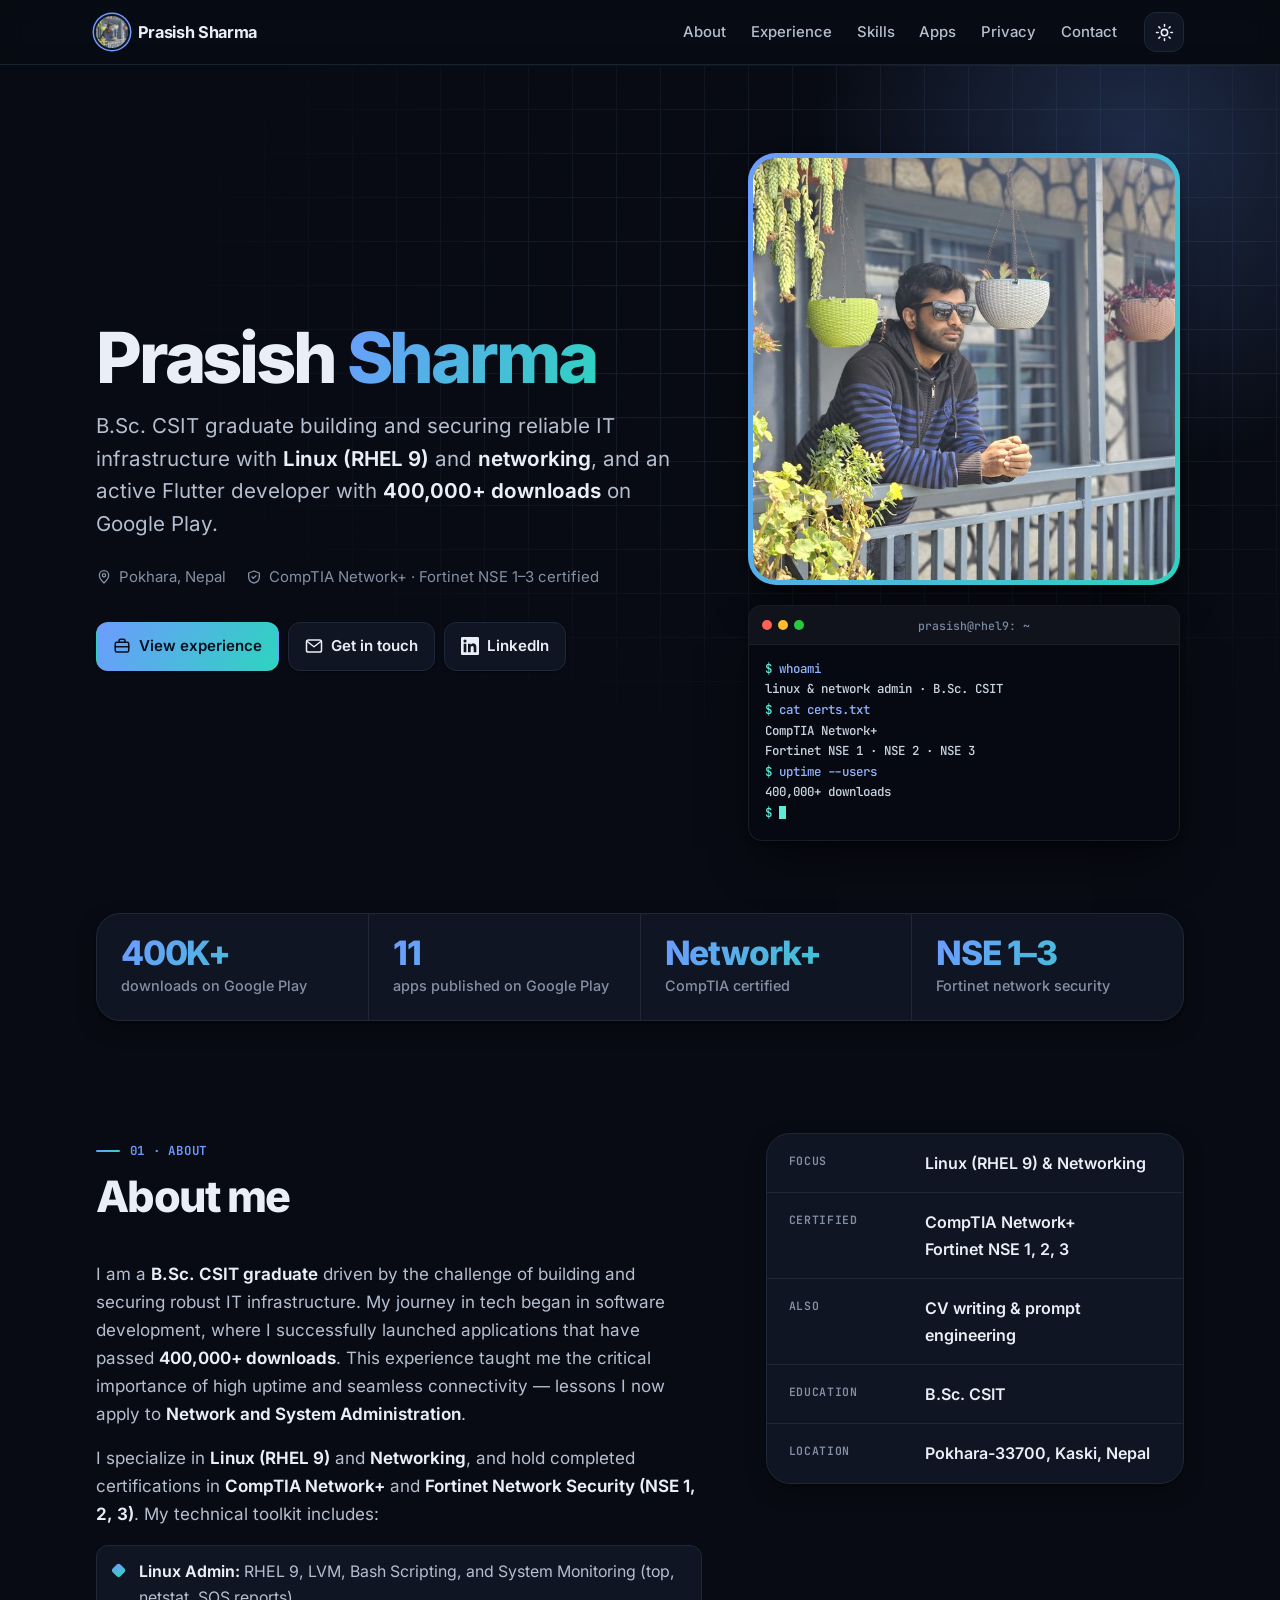
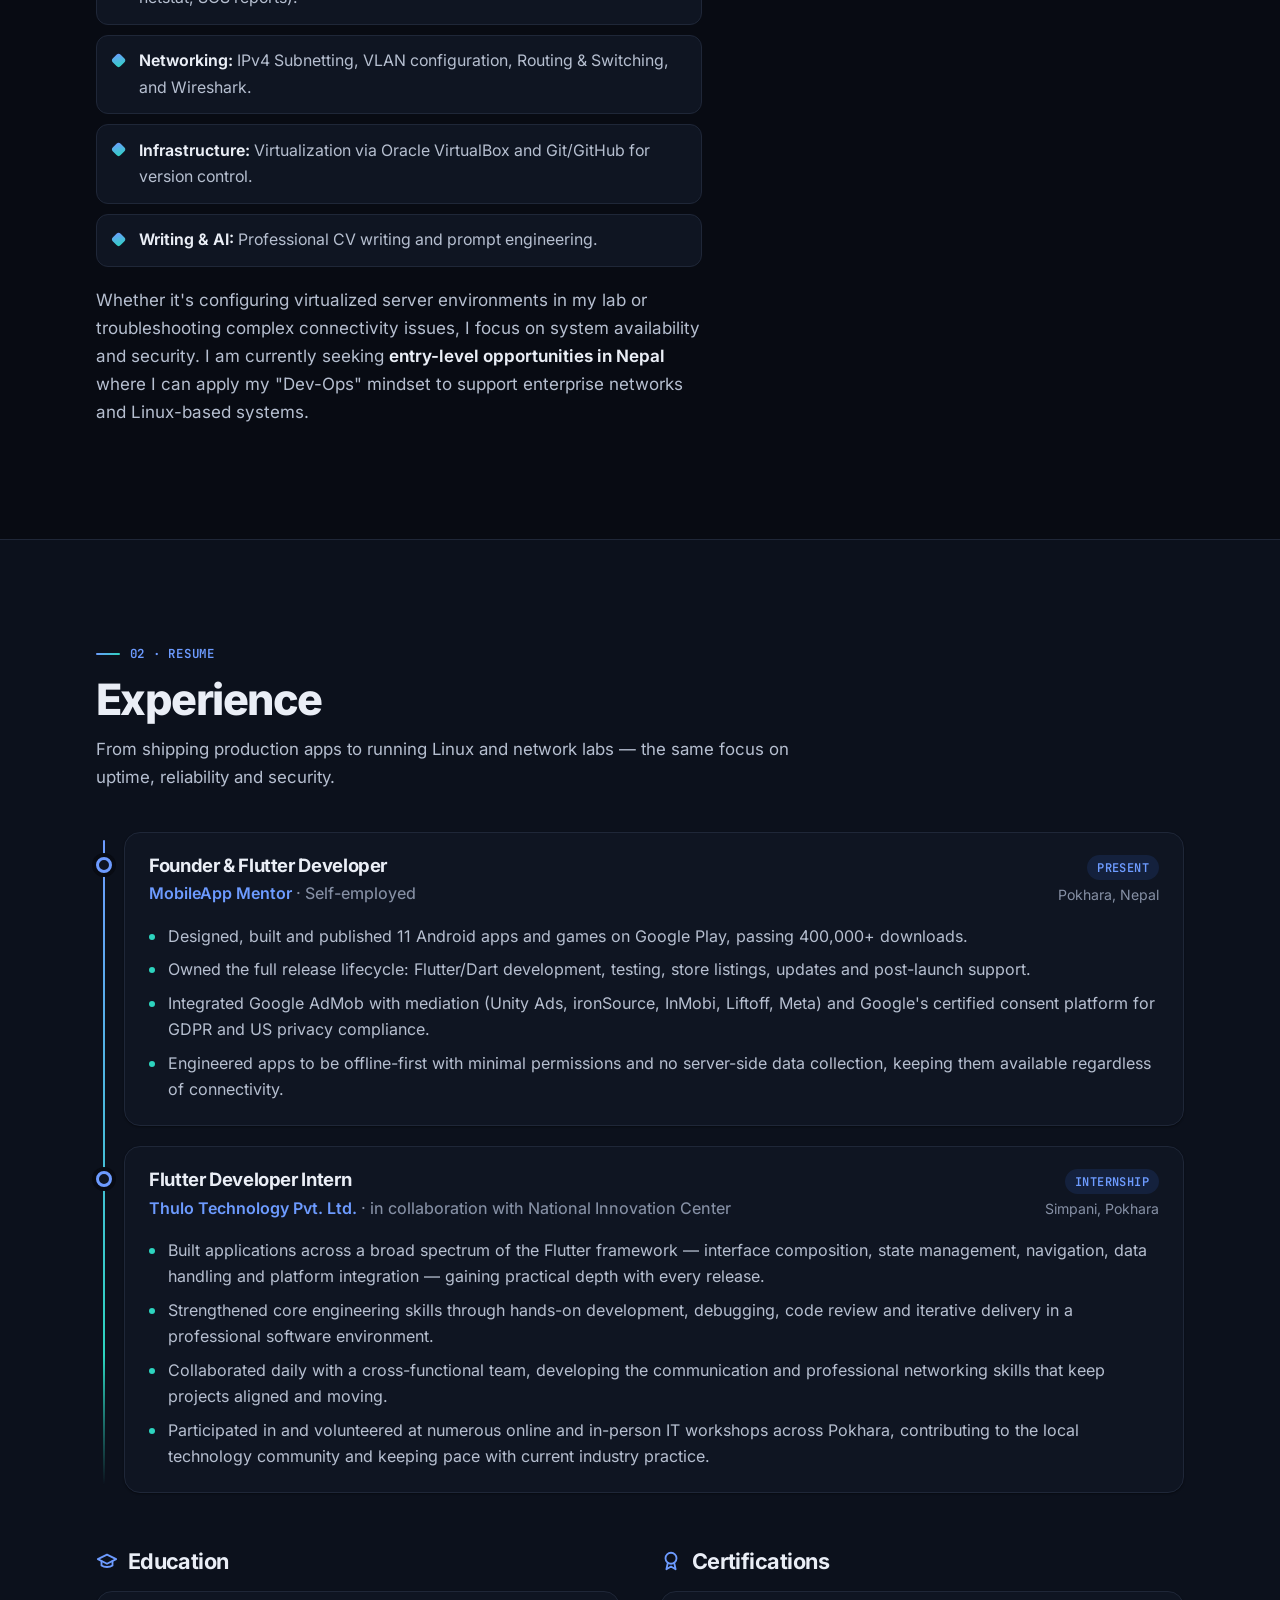
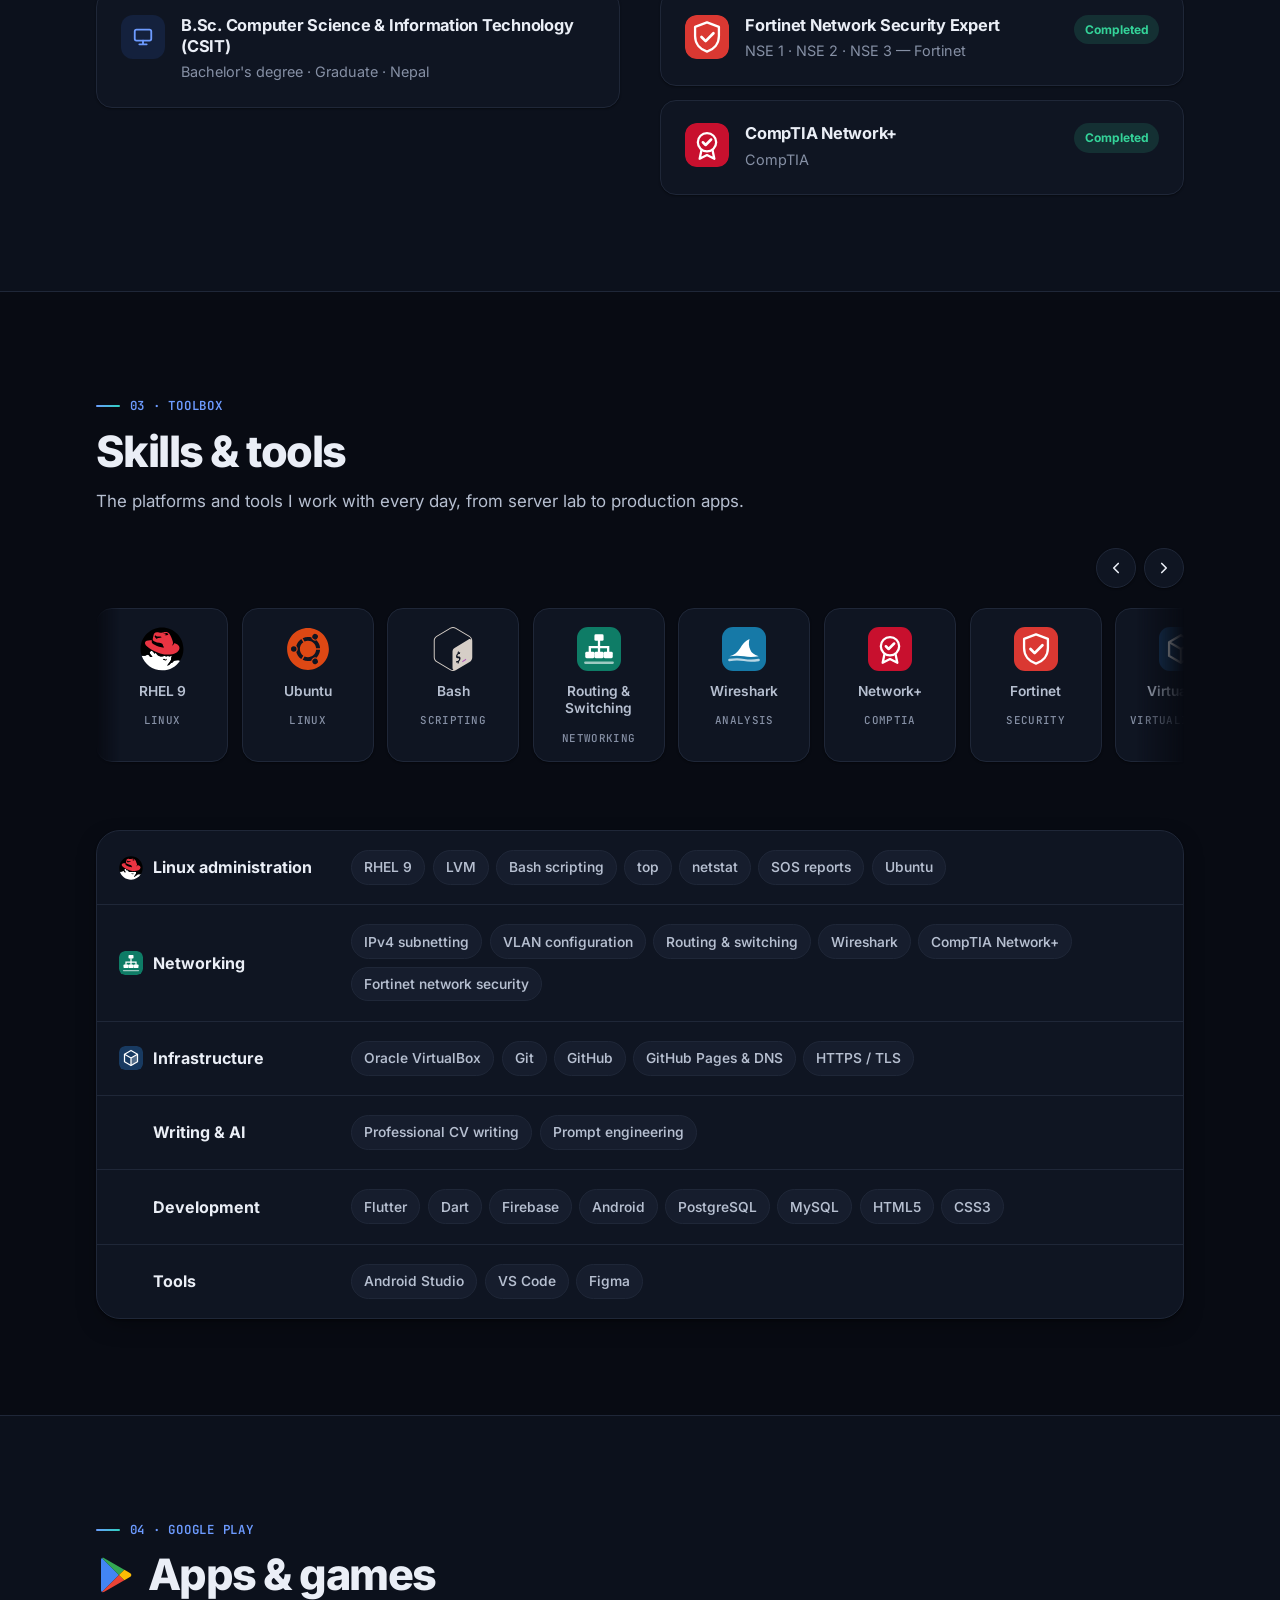
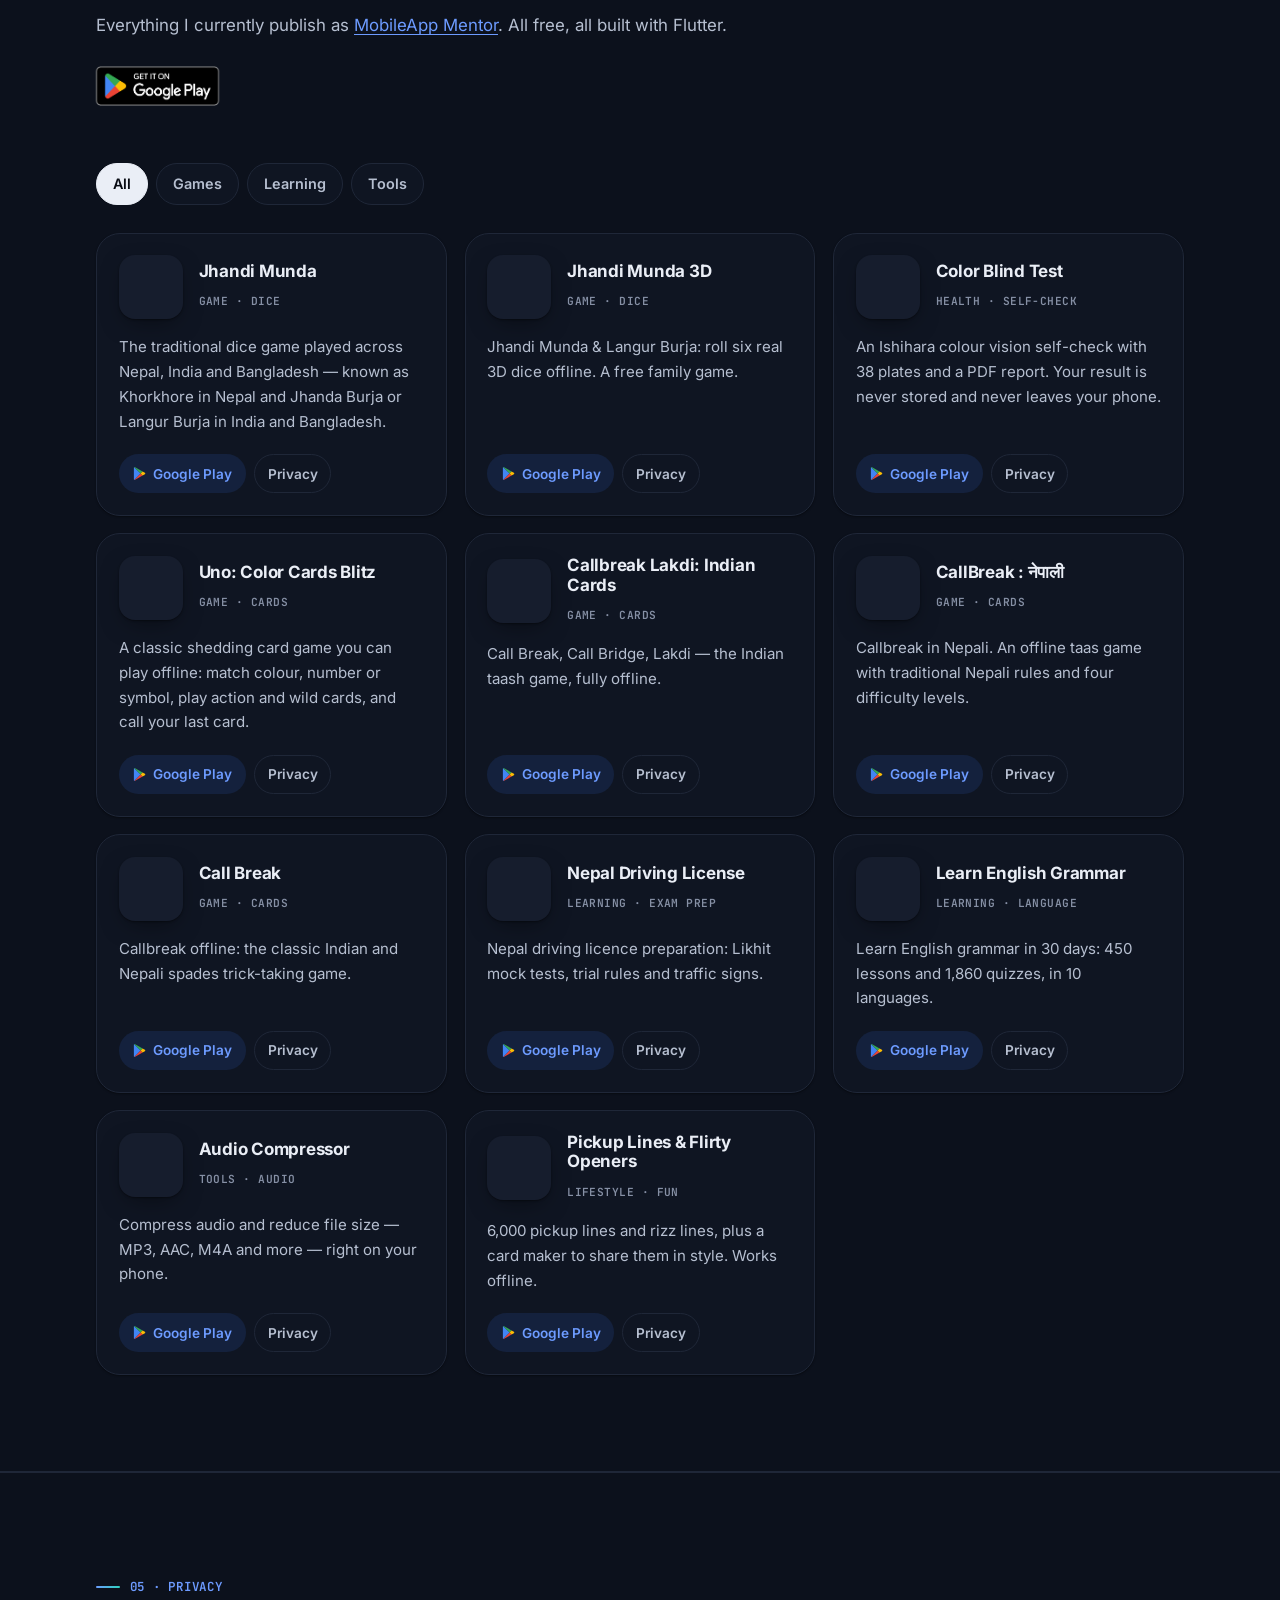
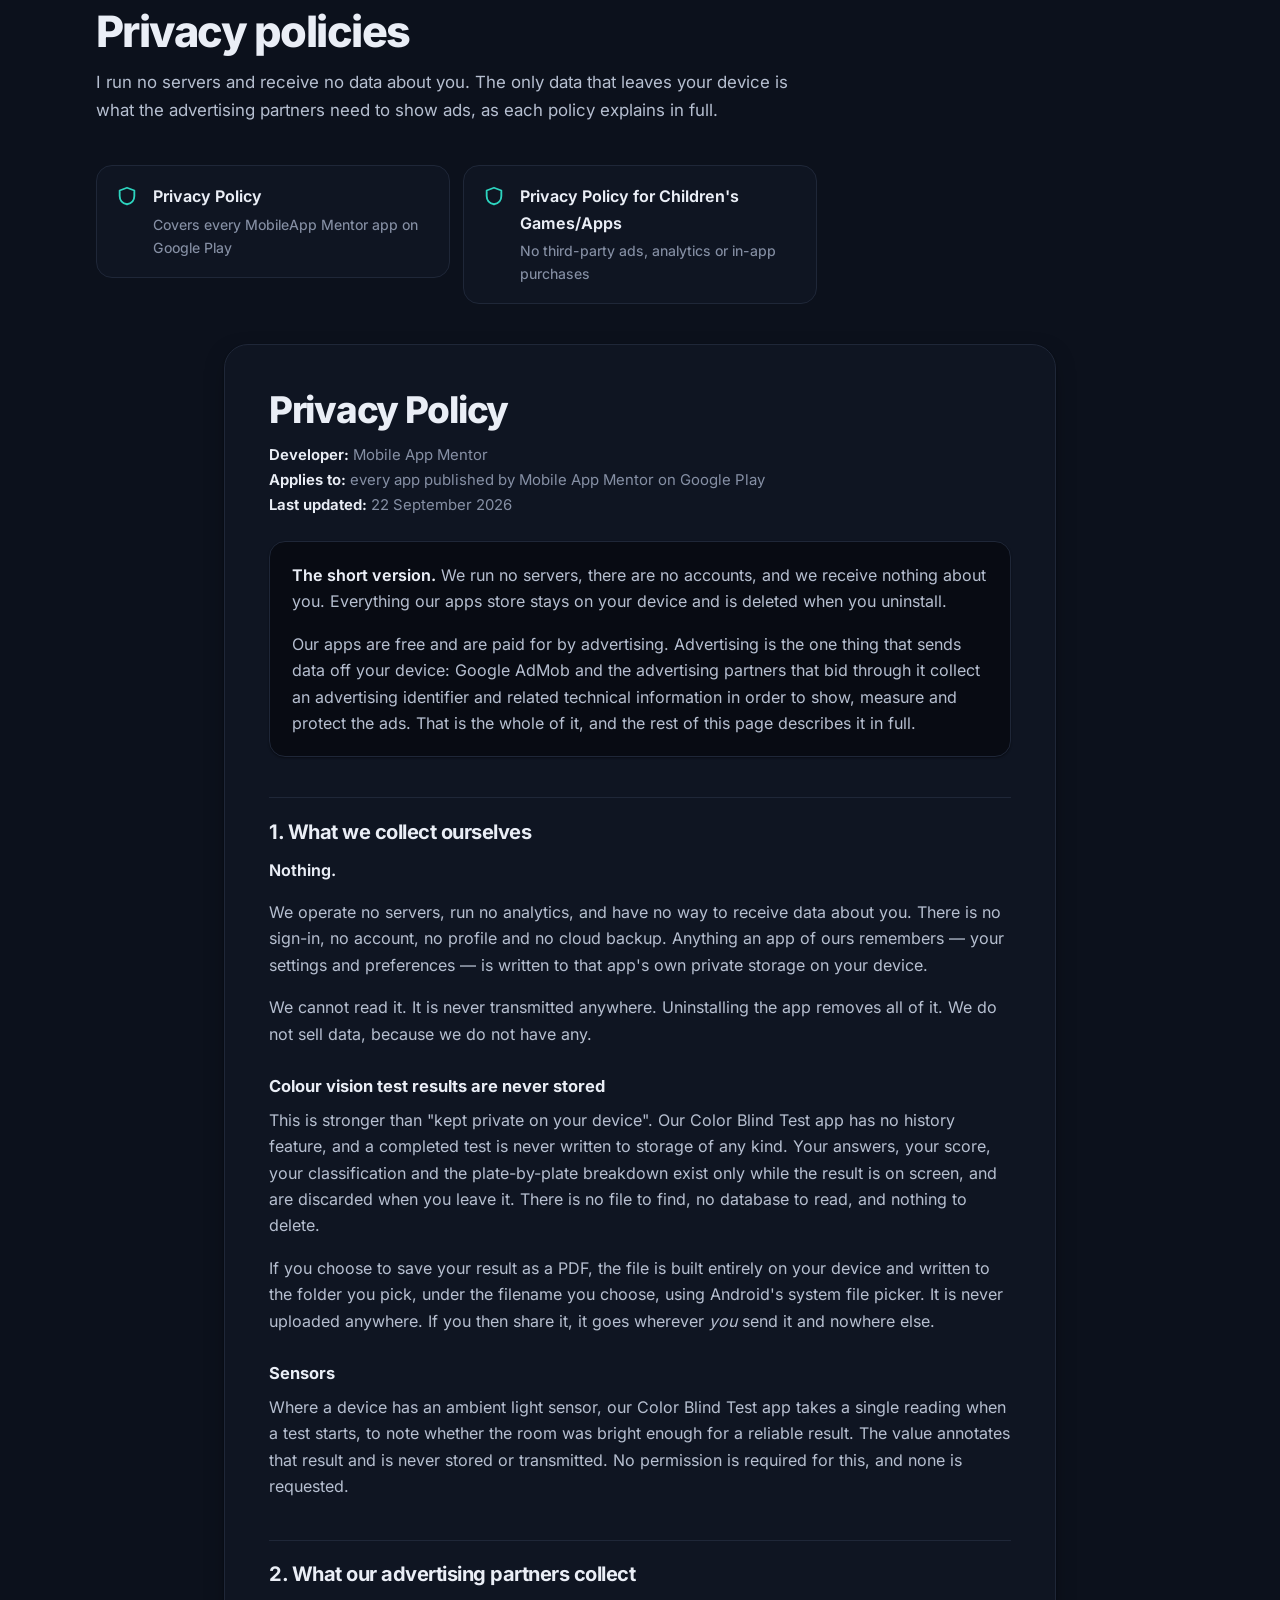
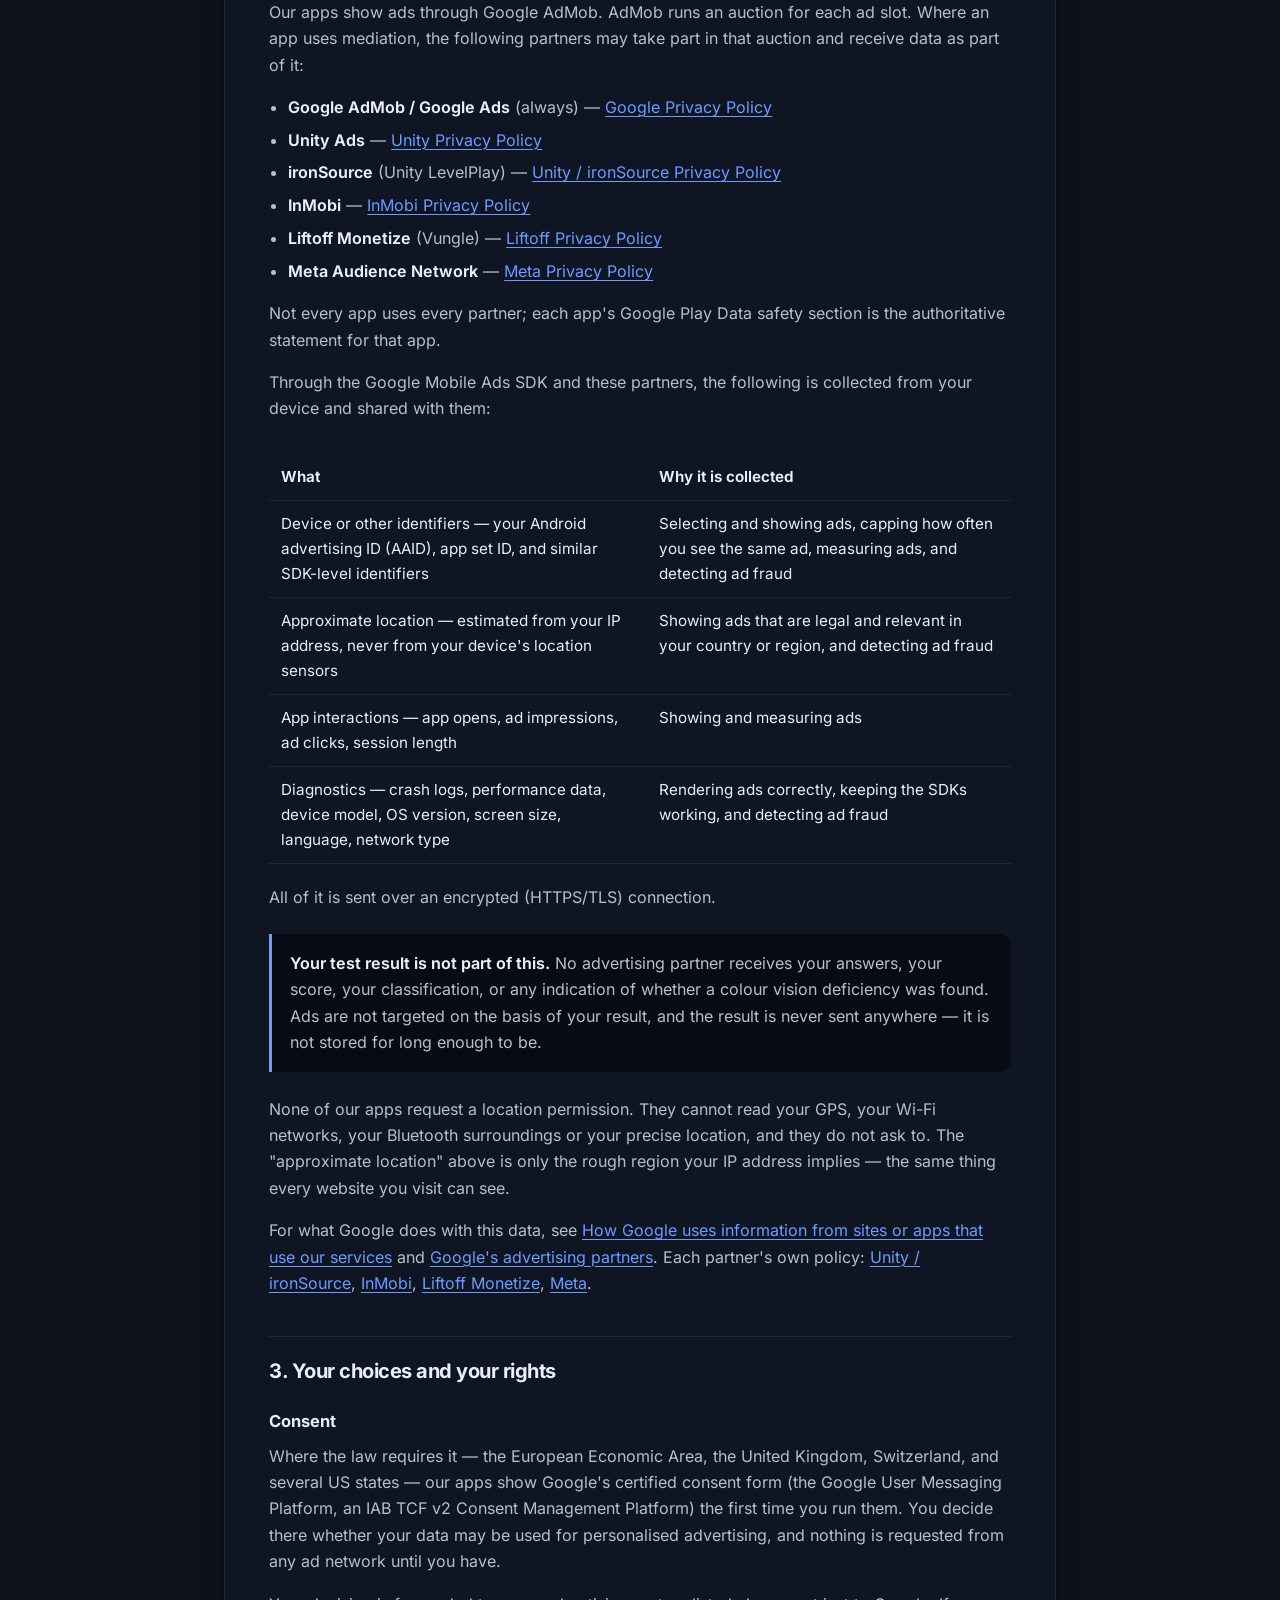
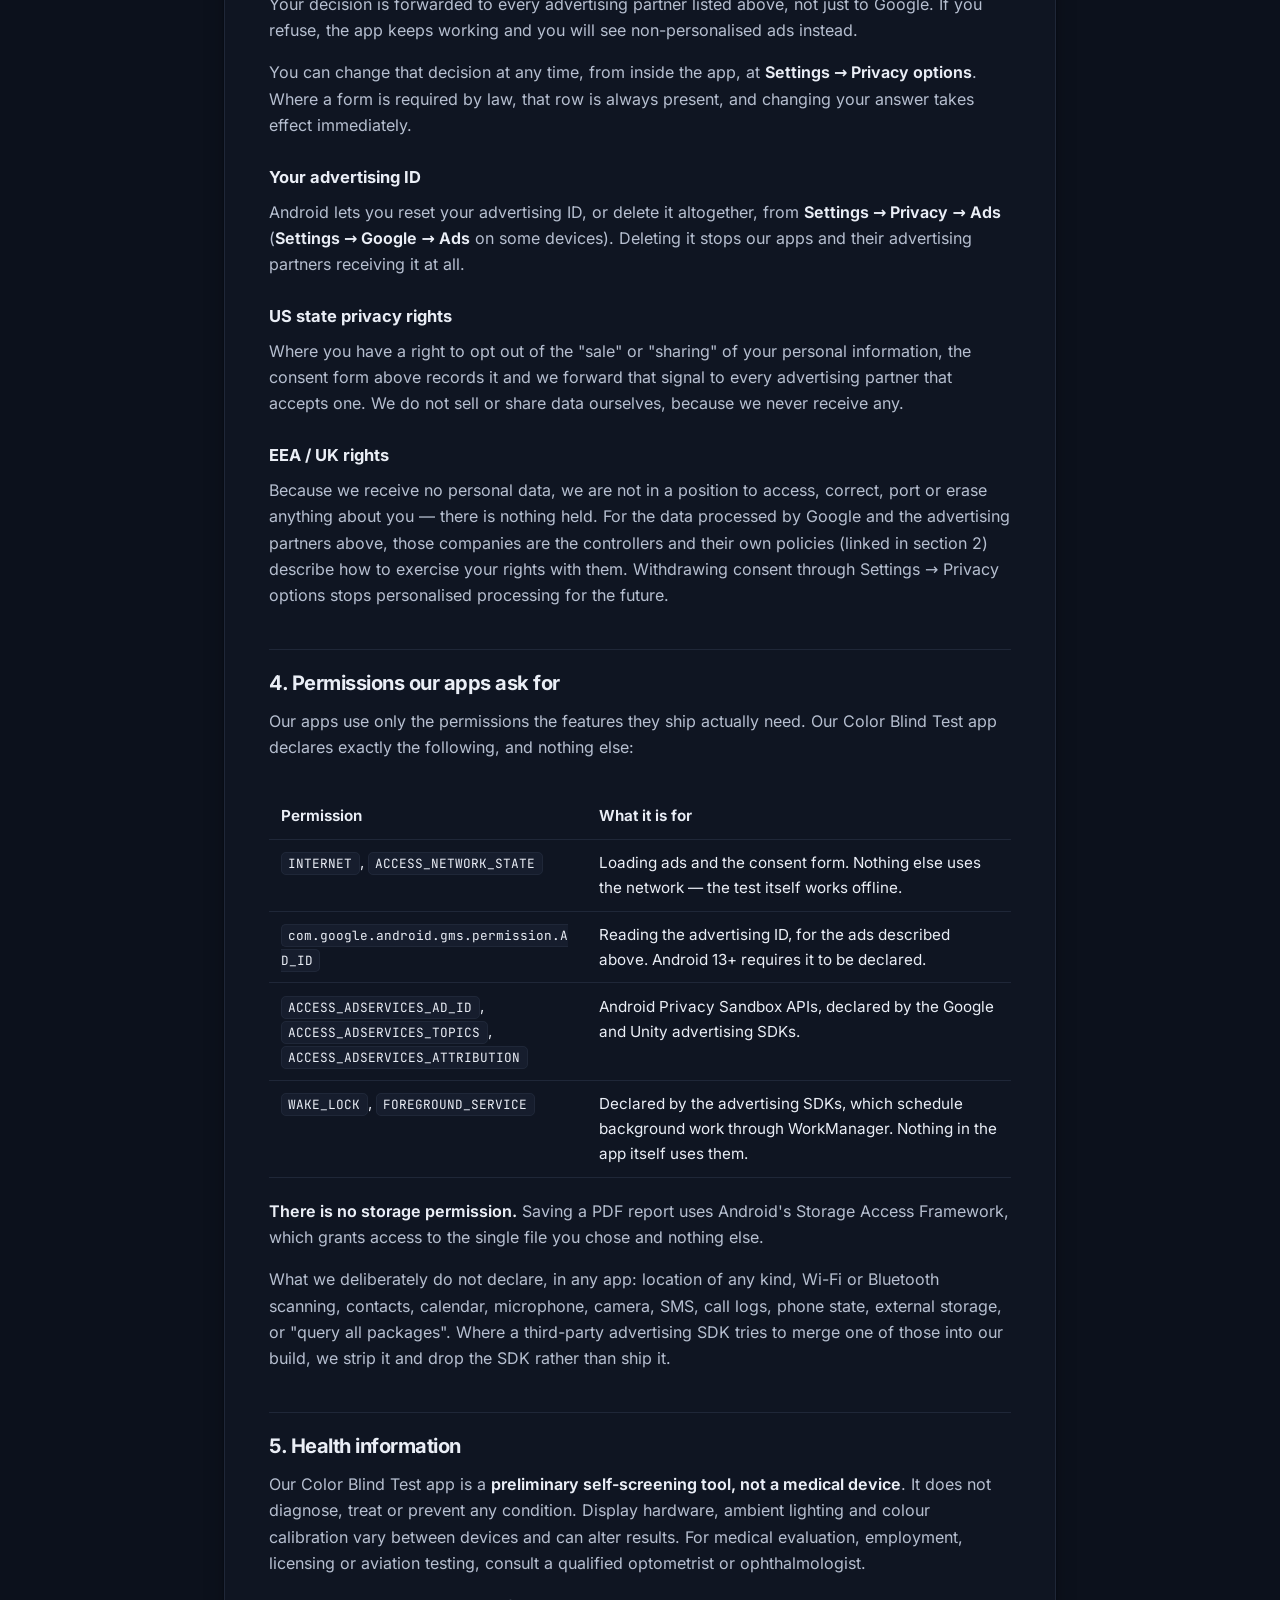
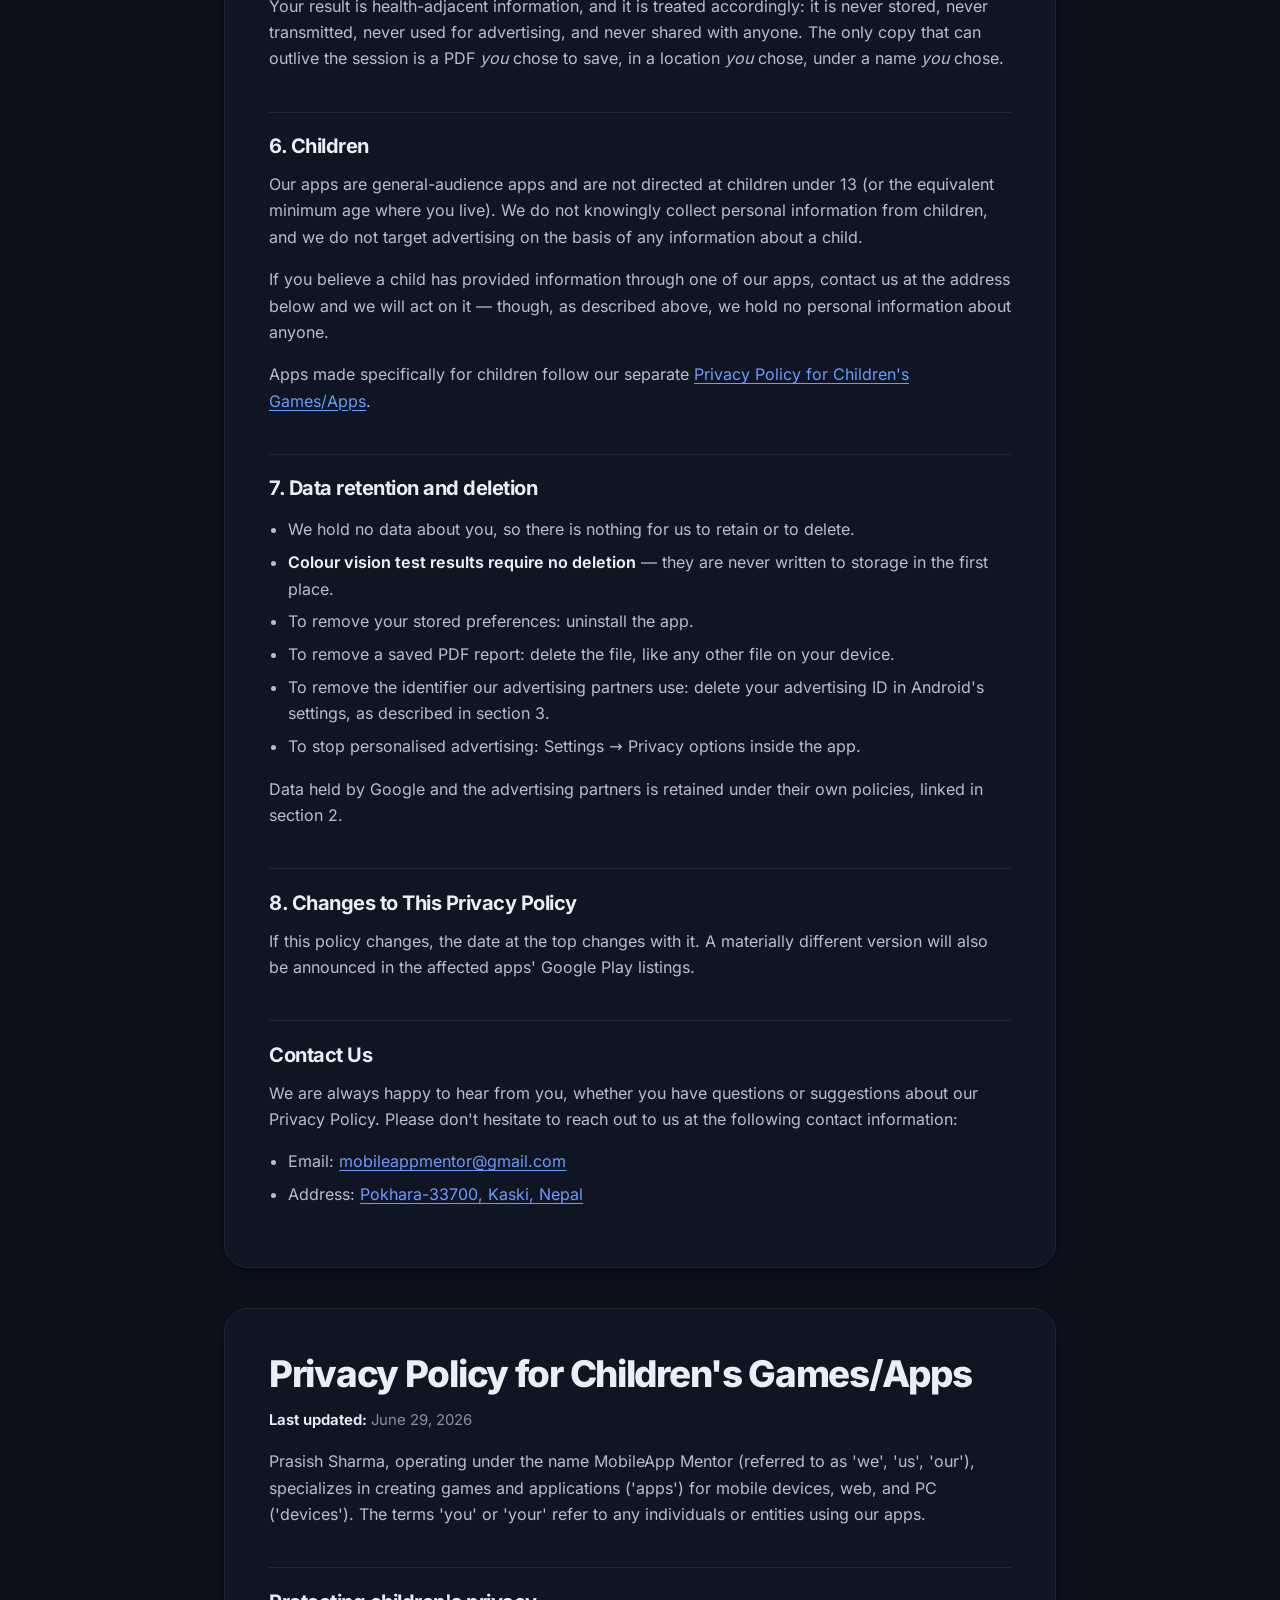
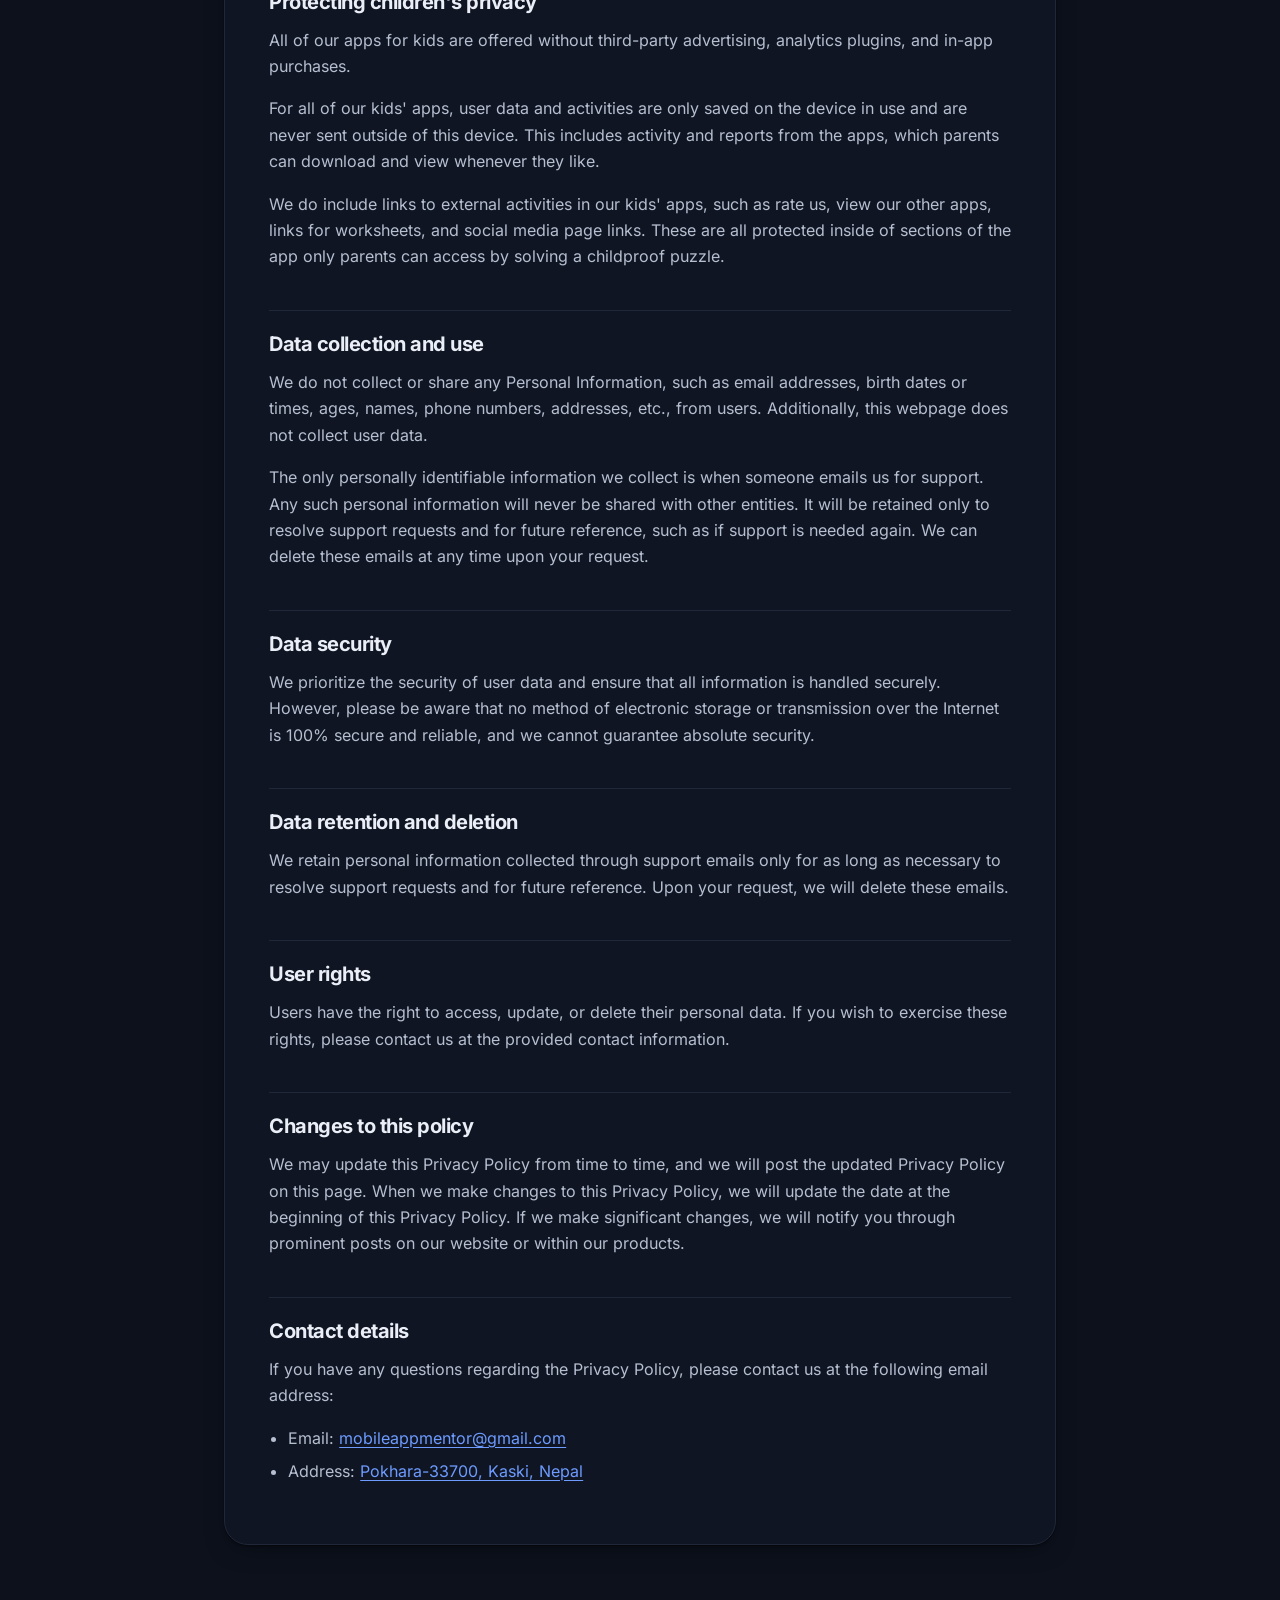
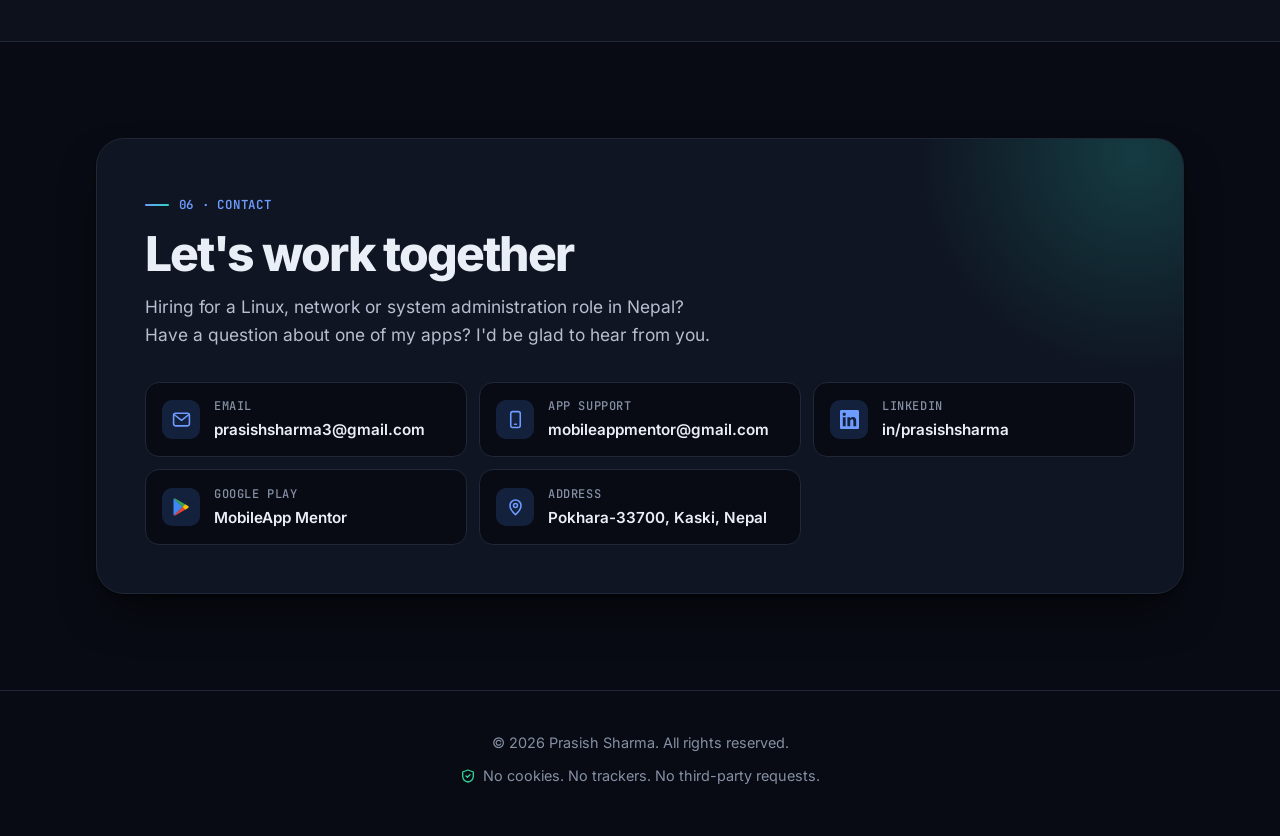
==== commit 9a64491a: "Rewrite the internship experience bullets Co-Authored-By: Claude Opus 5 <noreply@anthropic.com>" ====
--- a/index.html
+++ b/index.html
@@ -216,9 +216,10 @@
                 </div>
               </header>
               <ul>
-                <li>Developed the CV Maker app independently in Flutter and published it on Google Play.</li>
-                <li>Built screens for Ukhan Tukka, an educational Nepali riddles app, working within a development team.</li>
-                <li>Implemented Firebase Authentication (registration, login, logout) and data management for a team-built Quiz app.</li>
+                <li>Built applications across a broad spectrum of the Flutter framework — interface composition, state management, navigation, data handling and platform integration — gaining practical depth with every release.</li>
+                <li>Strengthened core engineering skills through hands-on development, debugging, code review and iterative delivery in a professional software environment.</li>
+                <li>Collaborated daily with a cross-functional team, developing the communication and professional networking skills that keep projects aligned and moving.</li>
+                <li>Participated in and volunteered at numerous online and in-person IT workshops across Pokhara, contributing to the local technology community and keeping pace with current industry practice.</li>
               </ul>
             </article>
           </li>
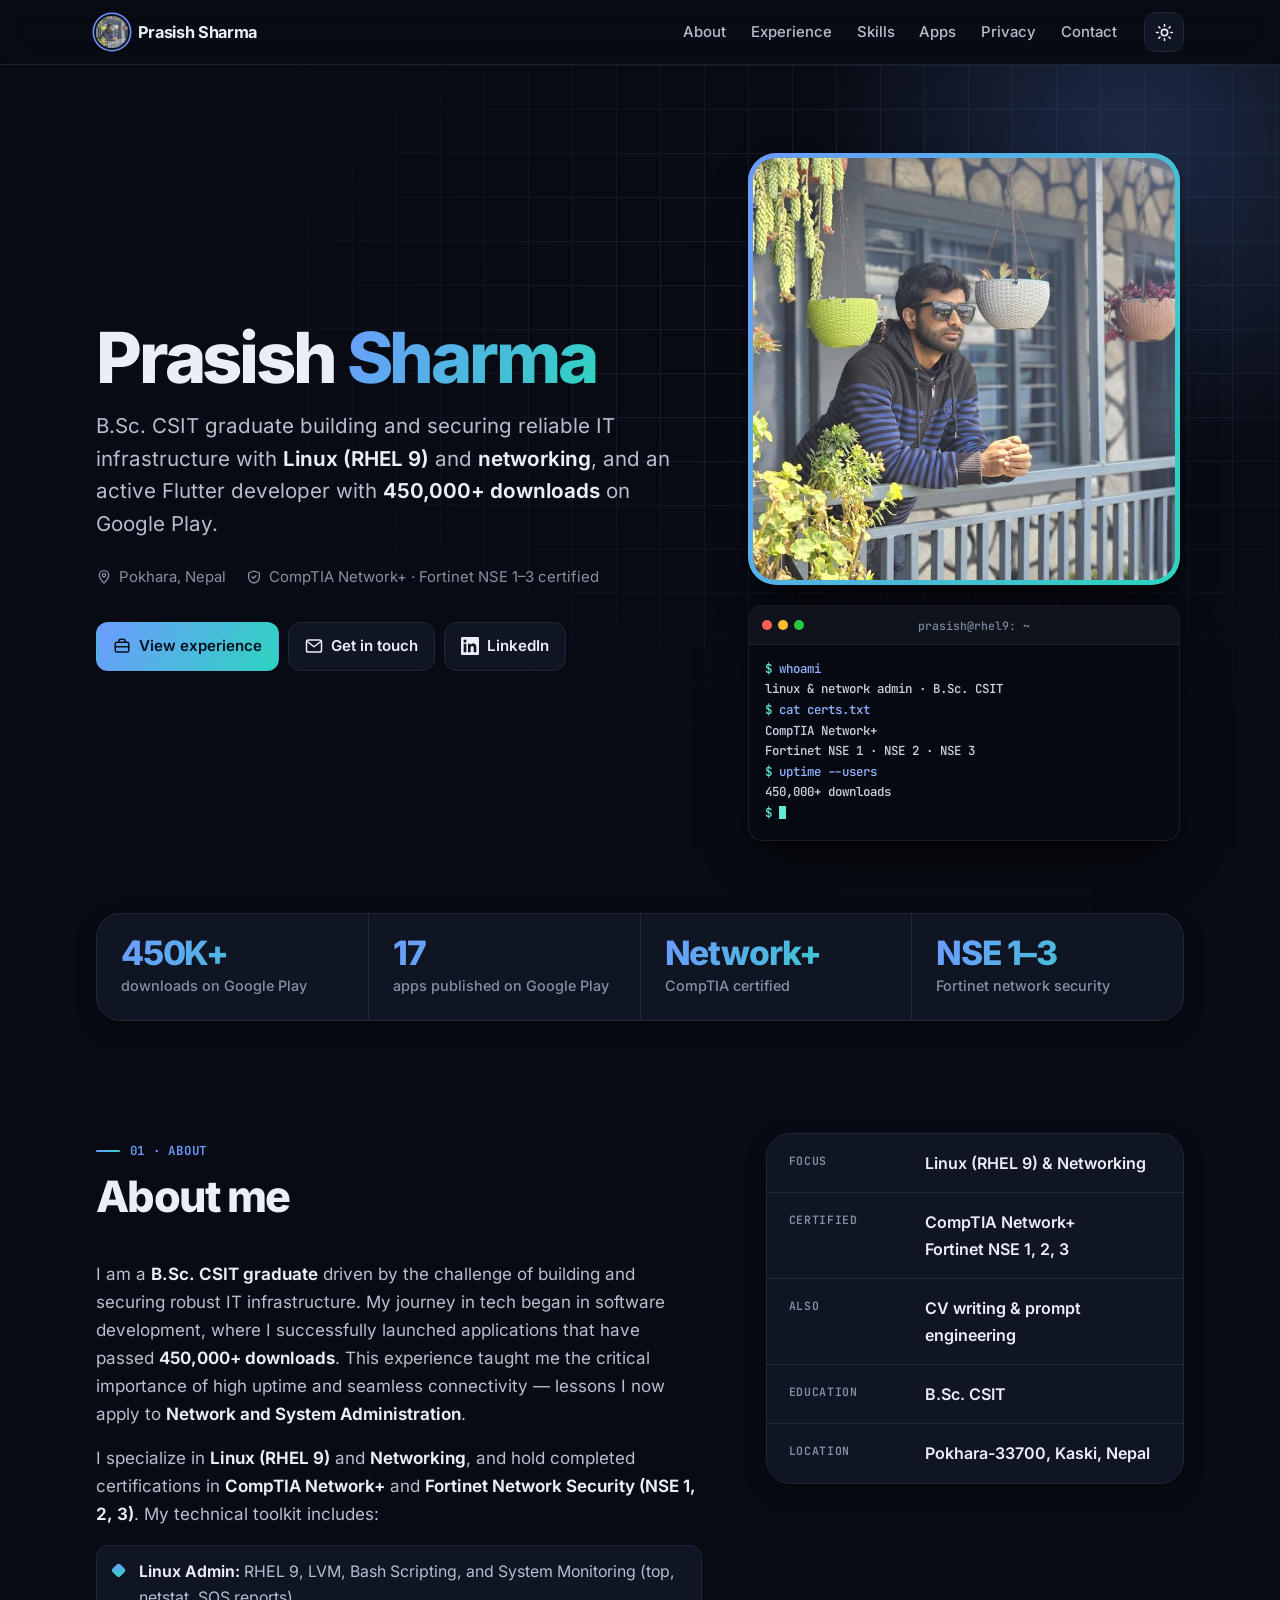
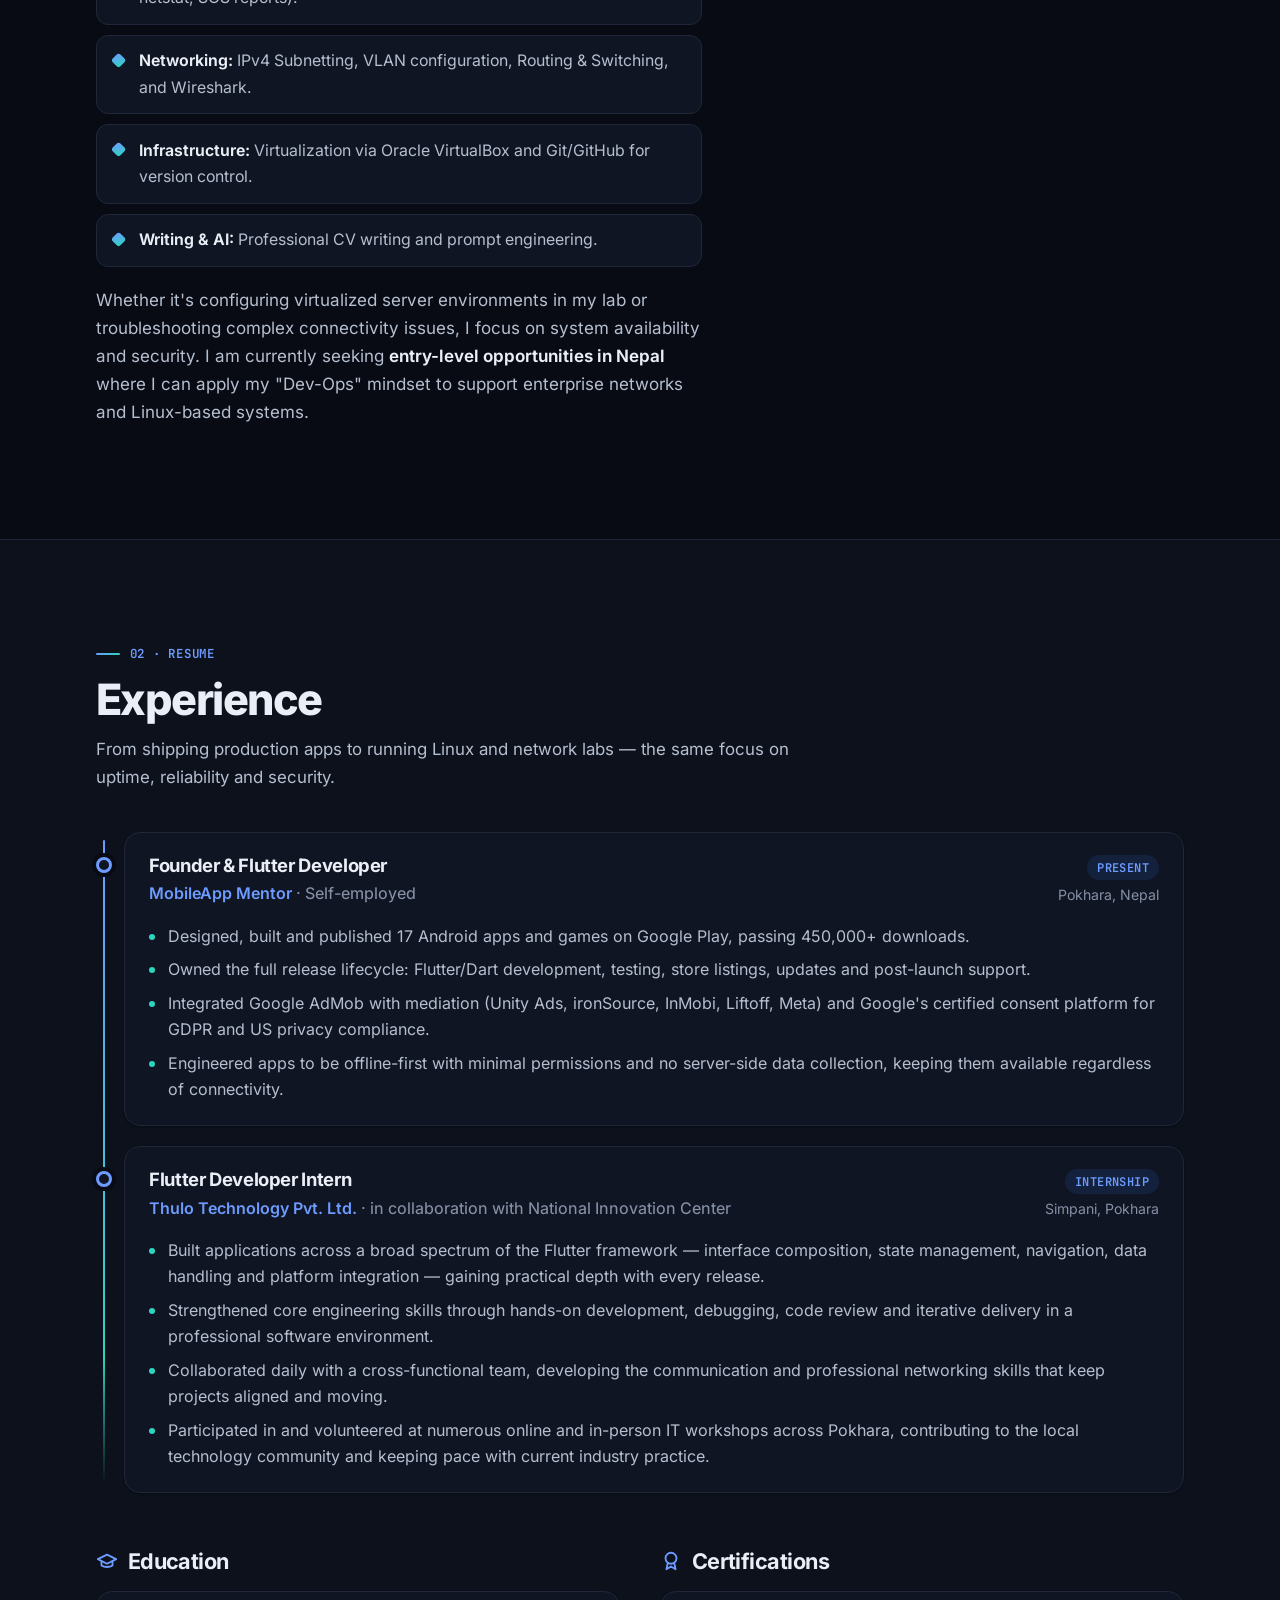
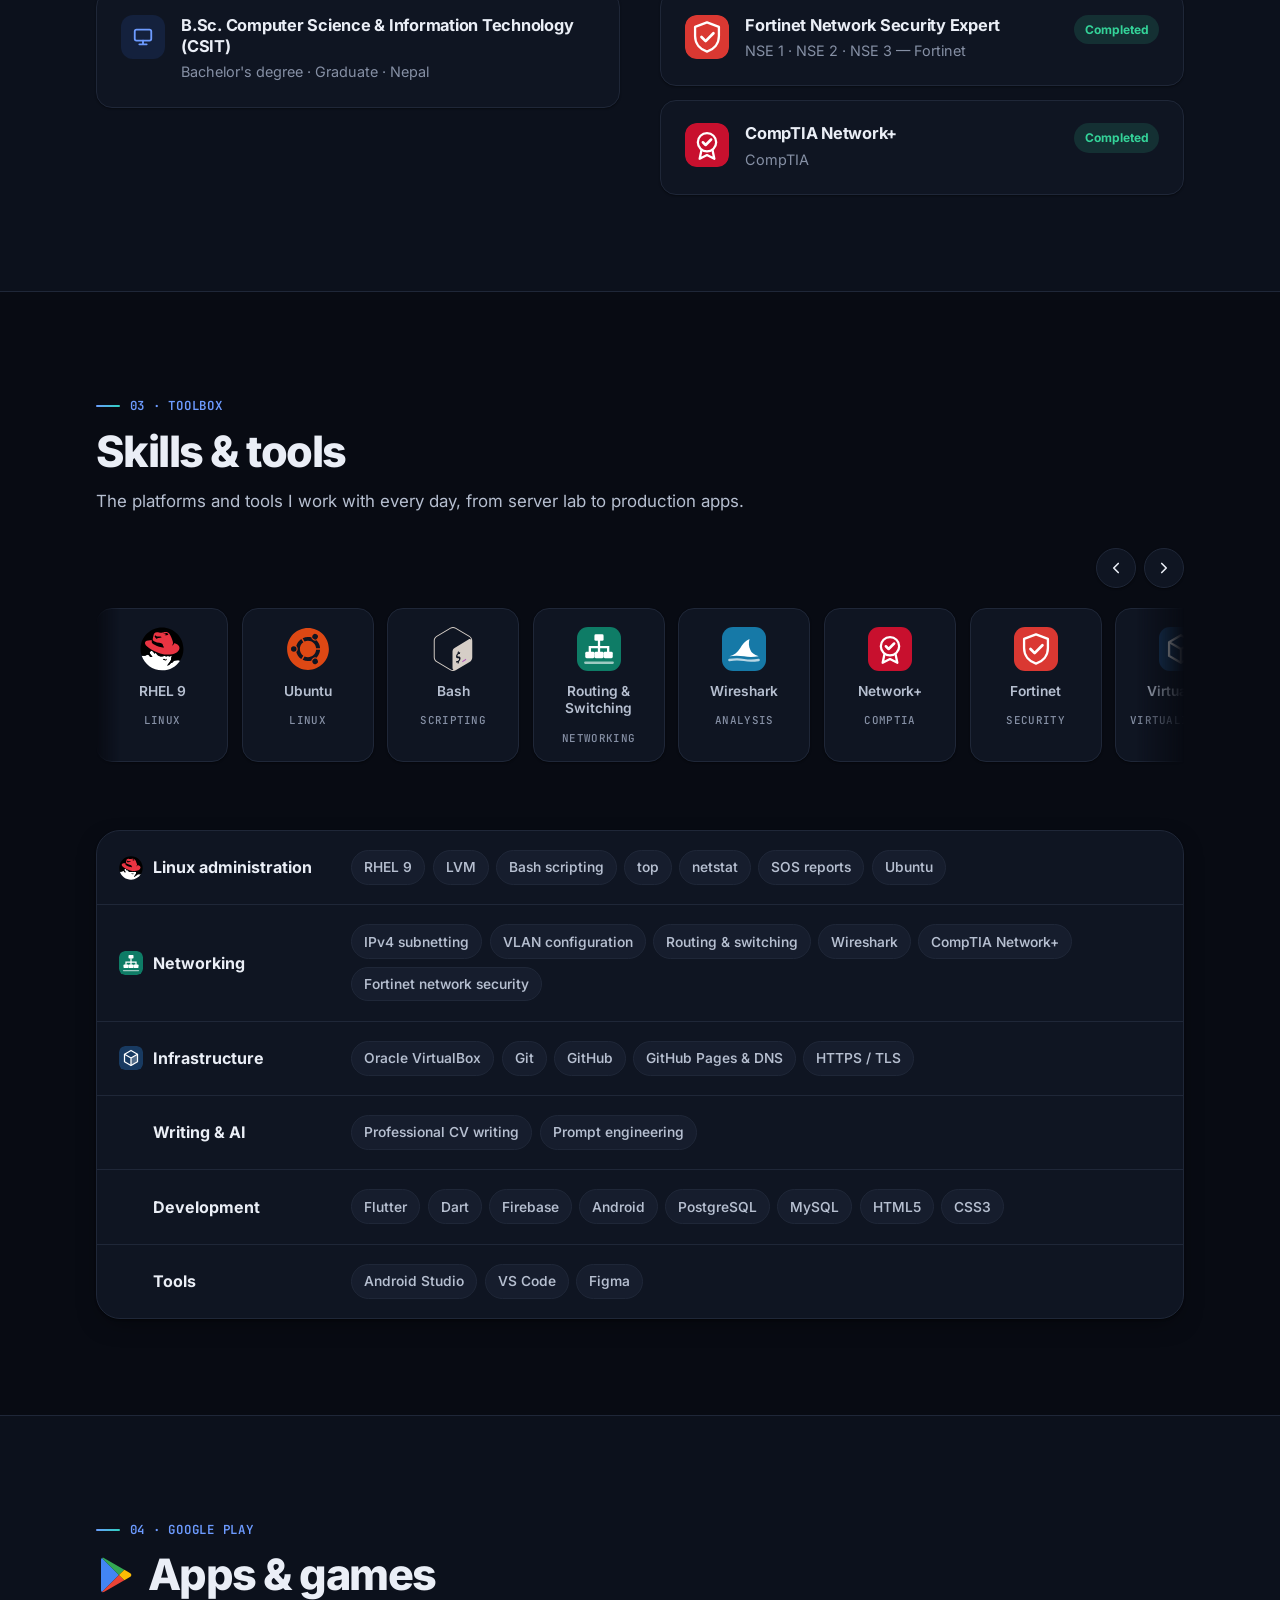
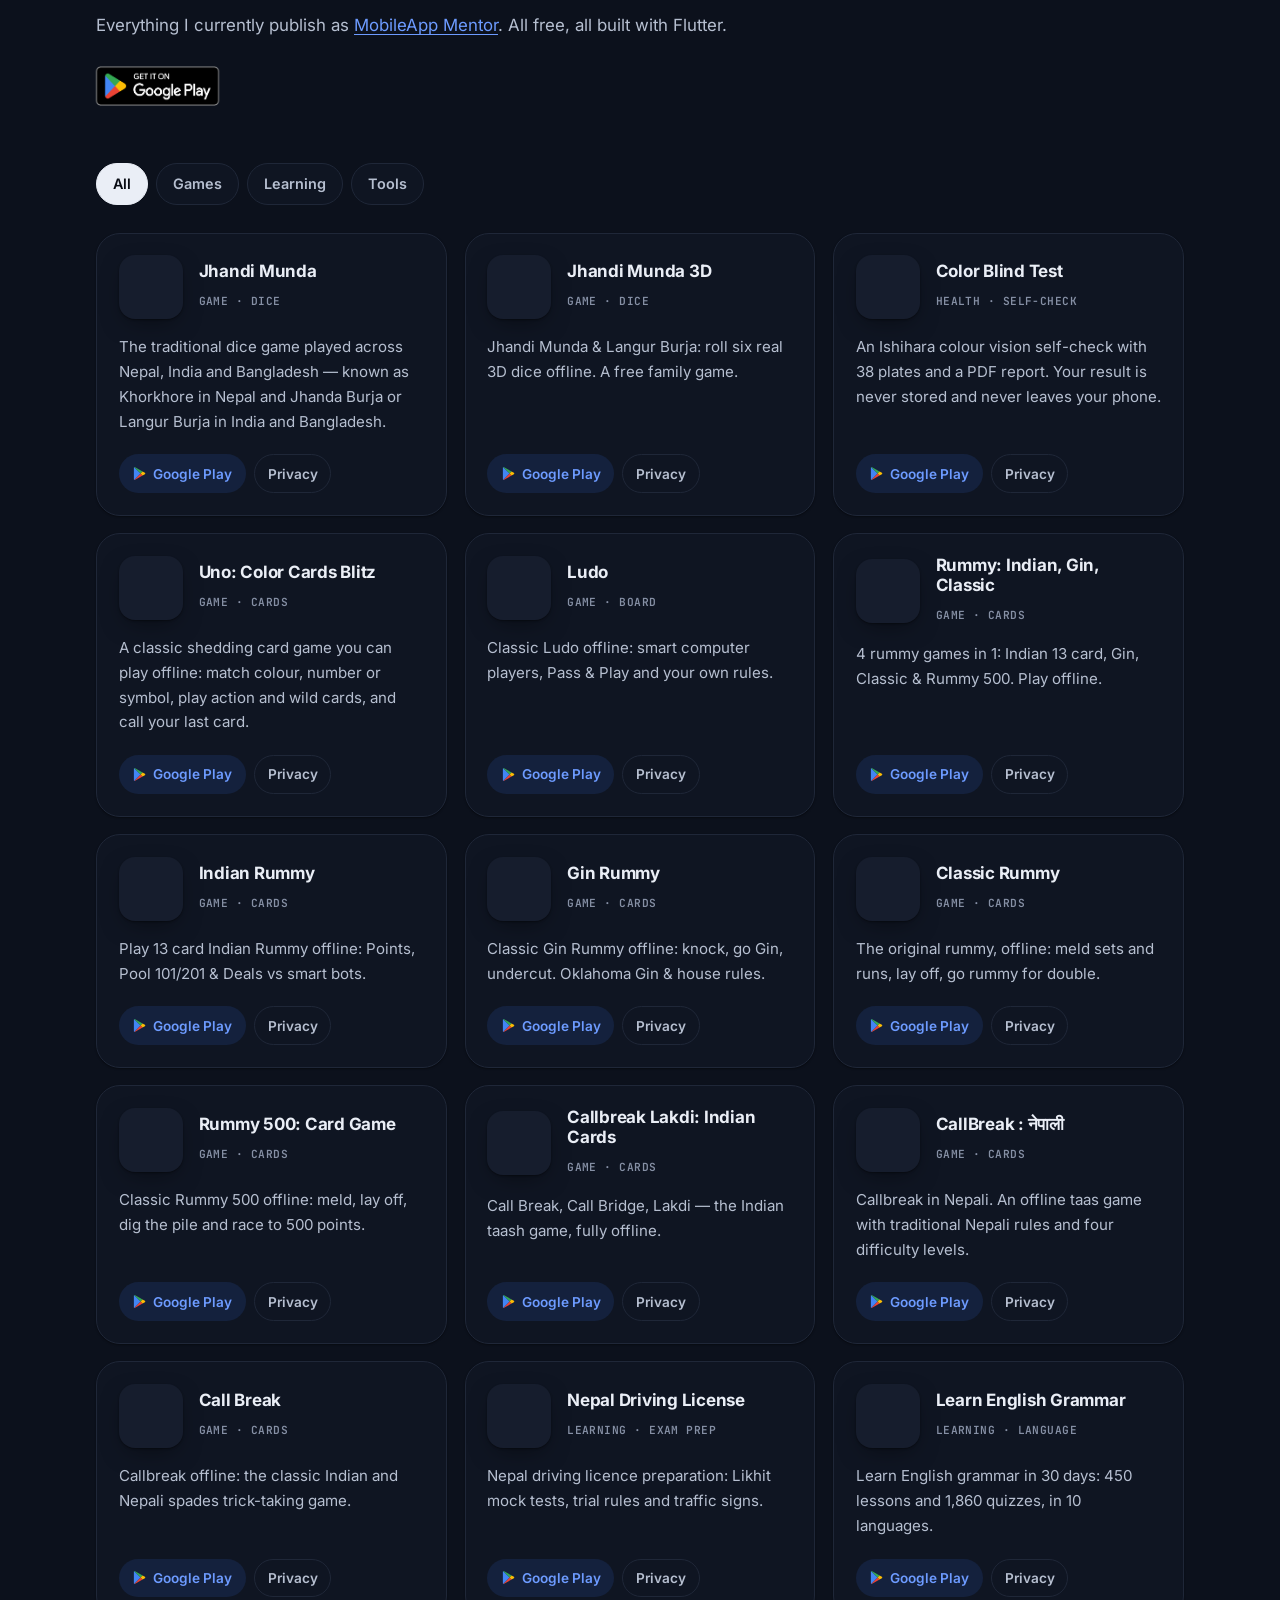
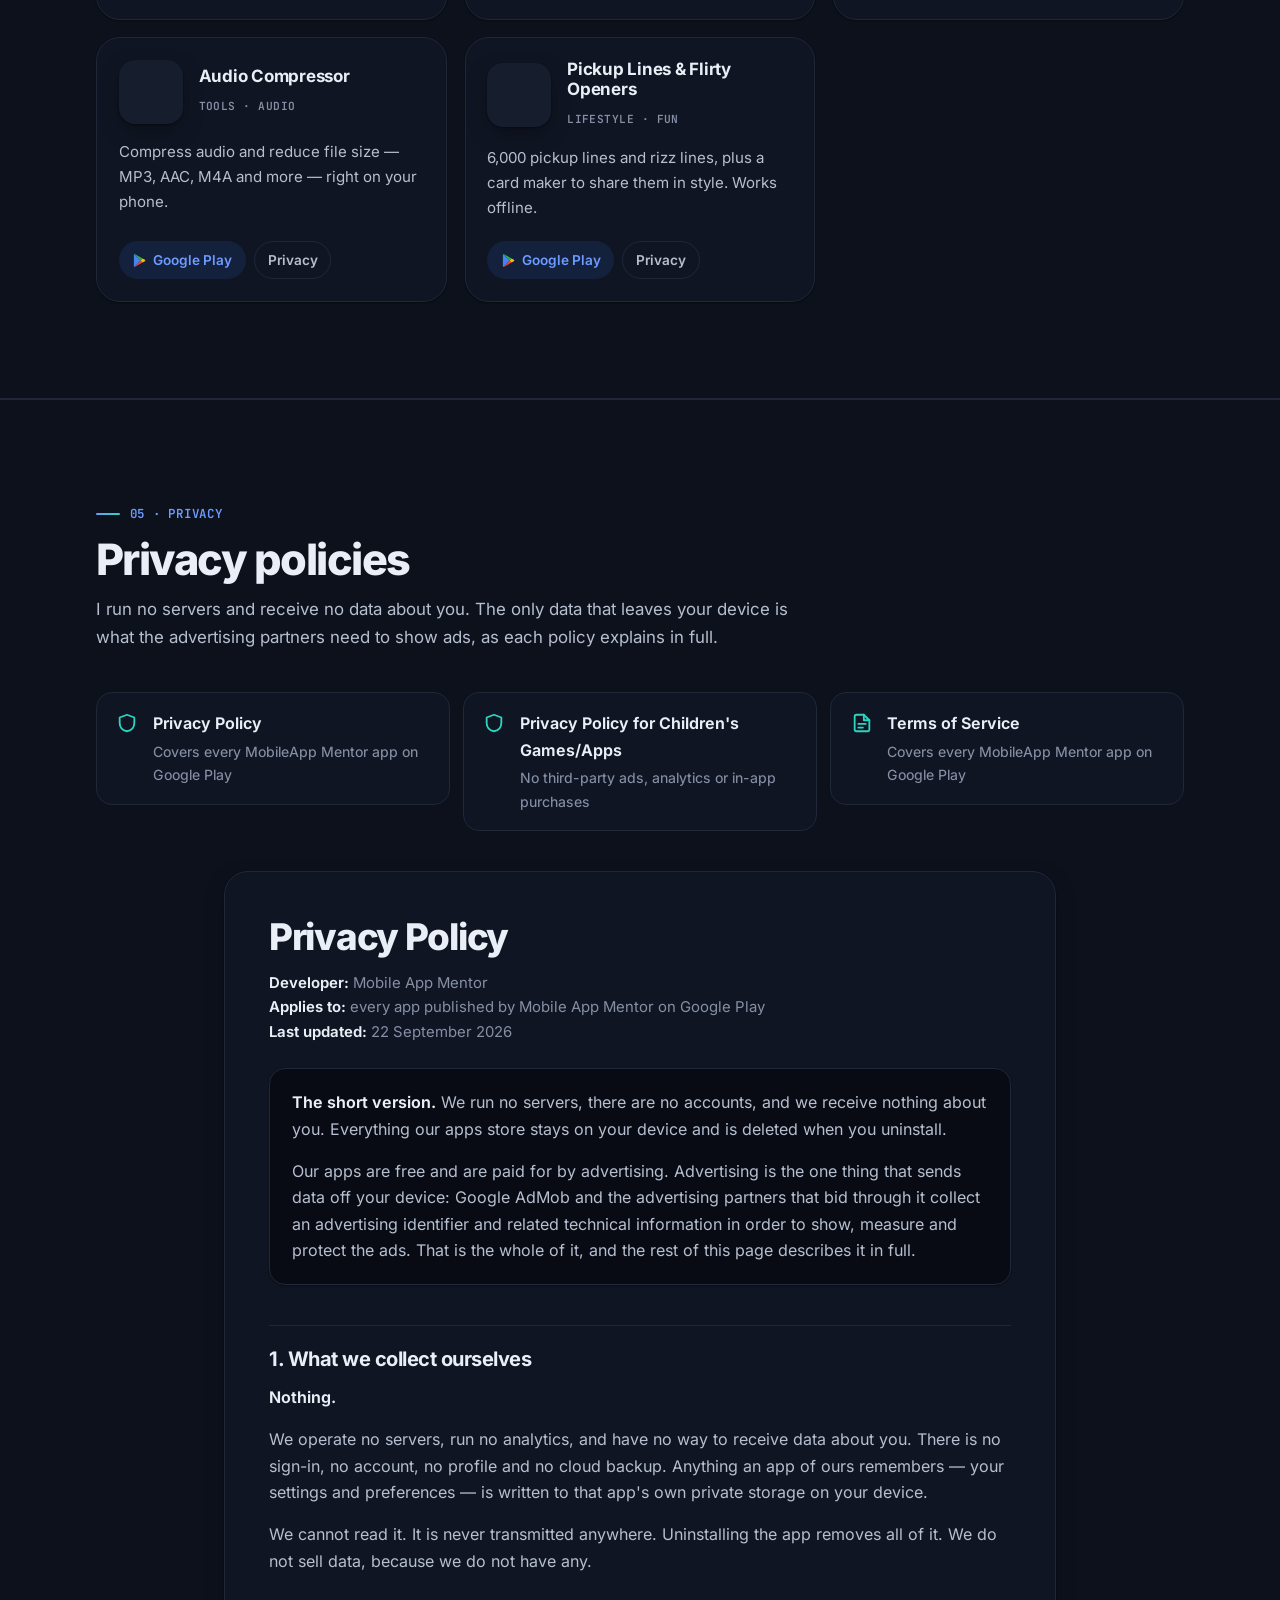
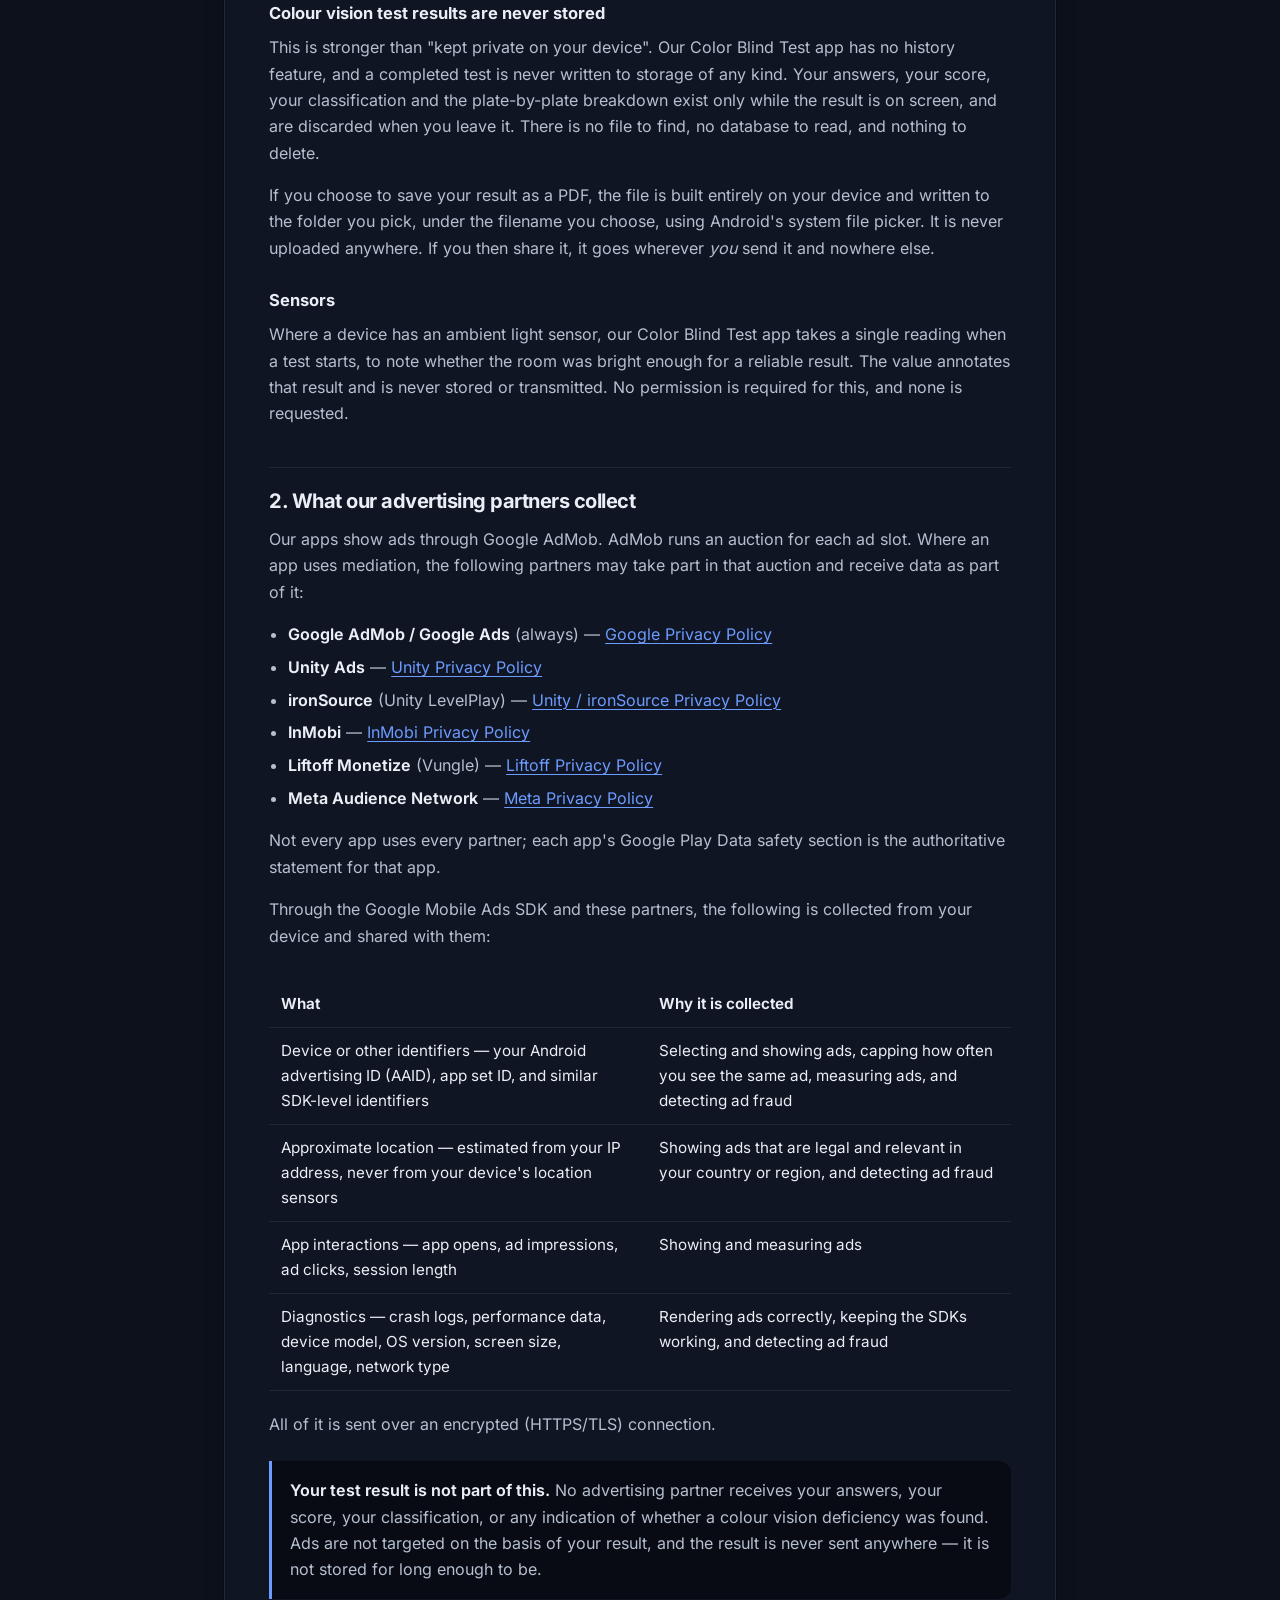
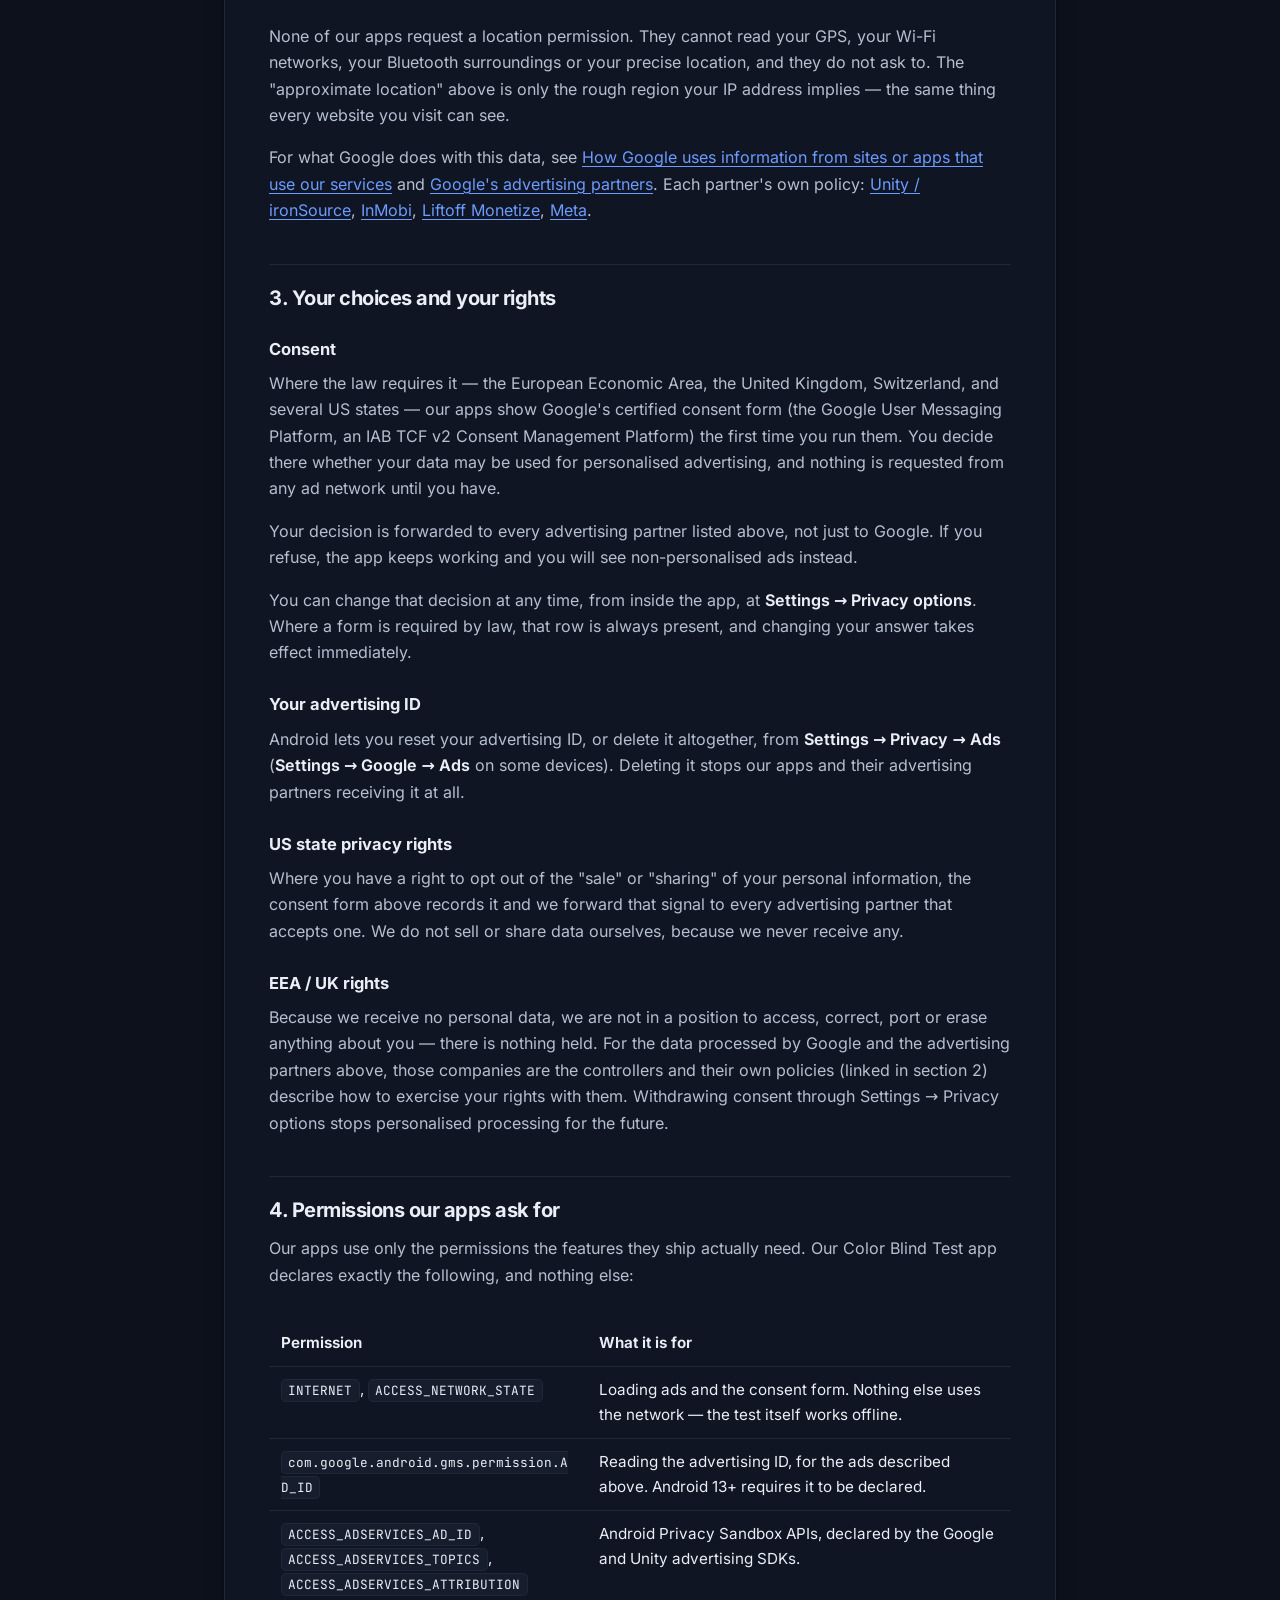
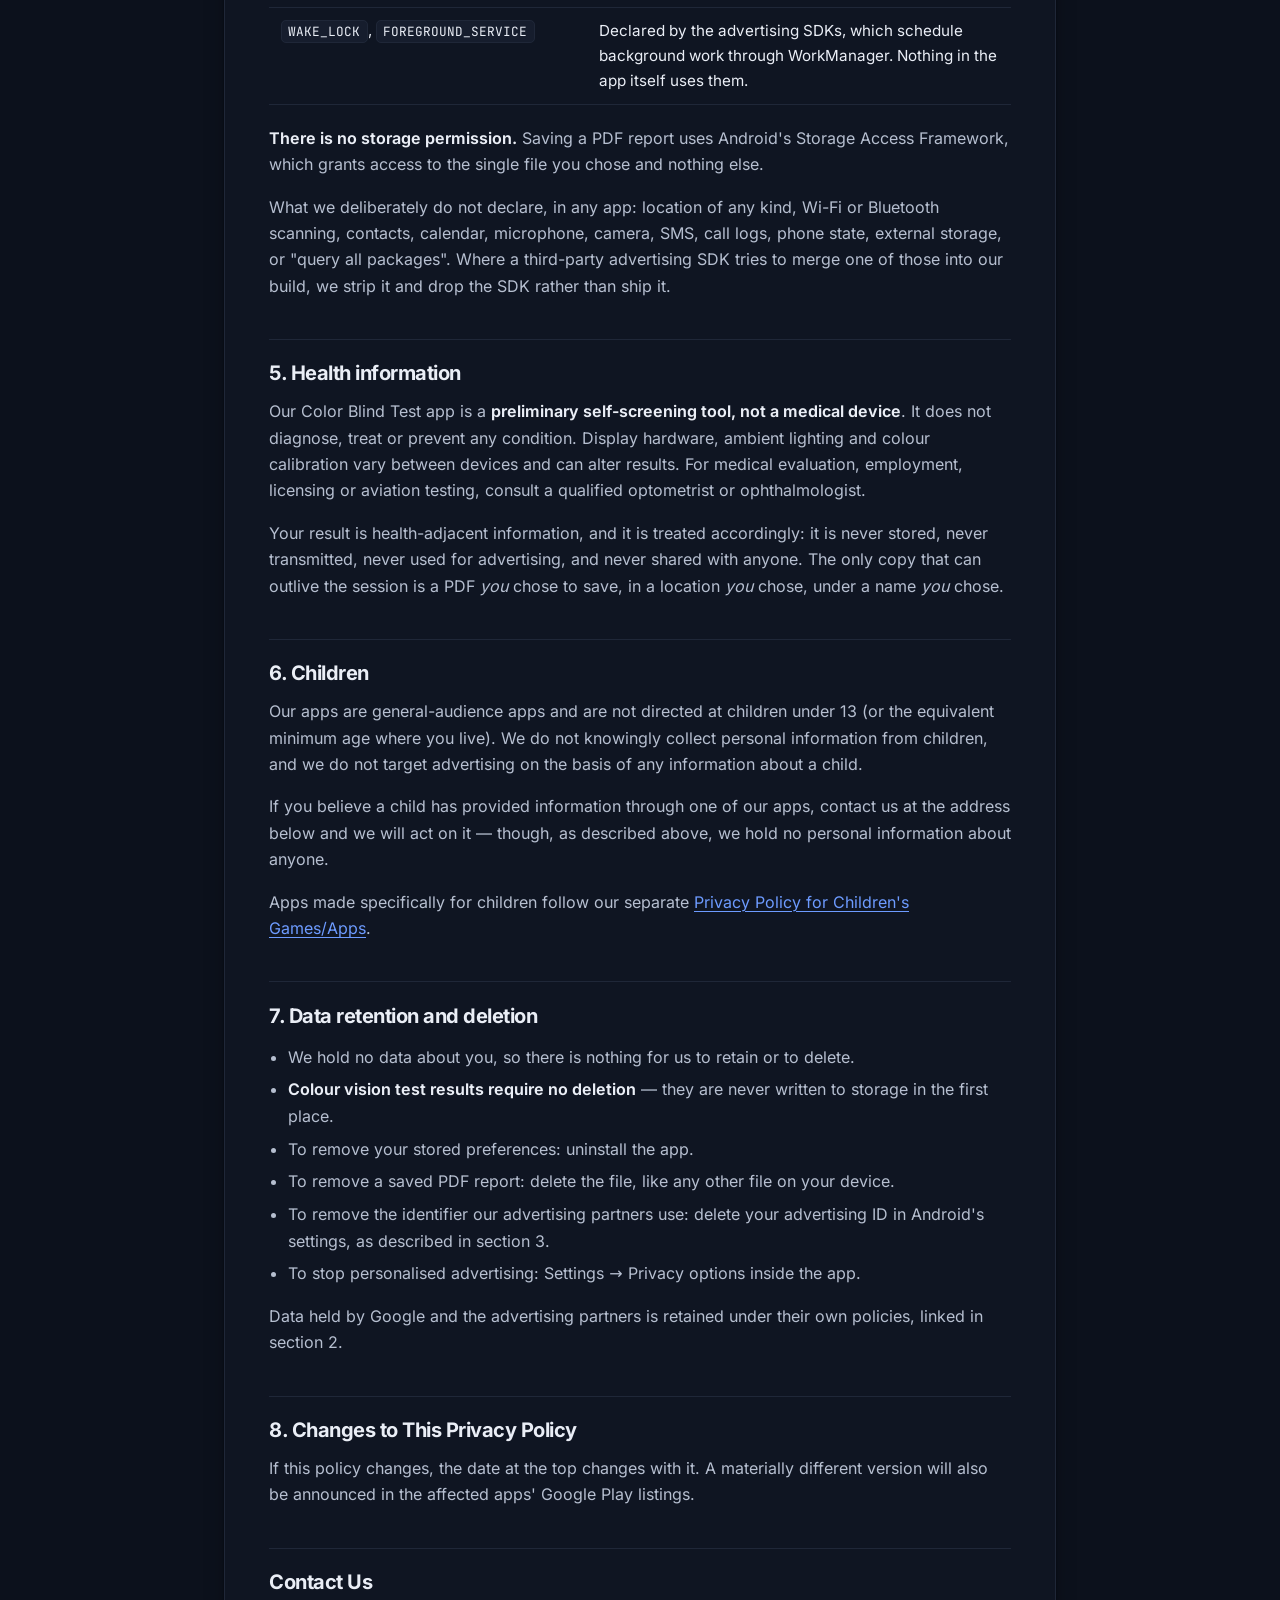
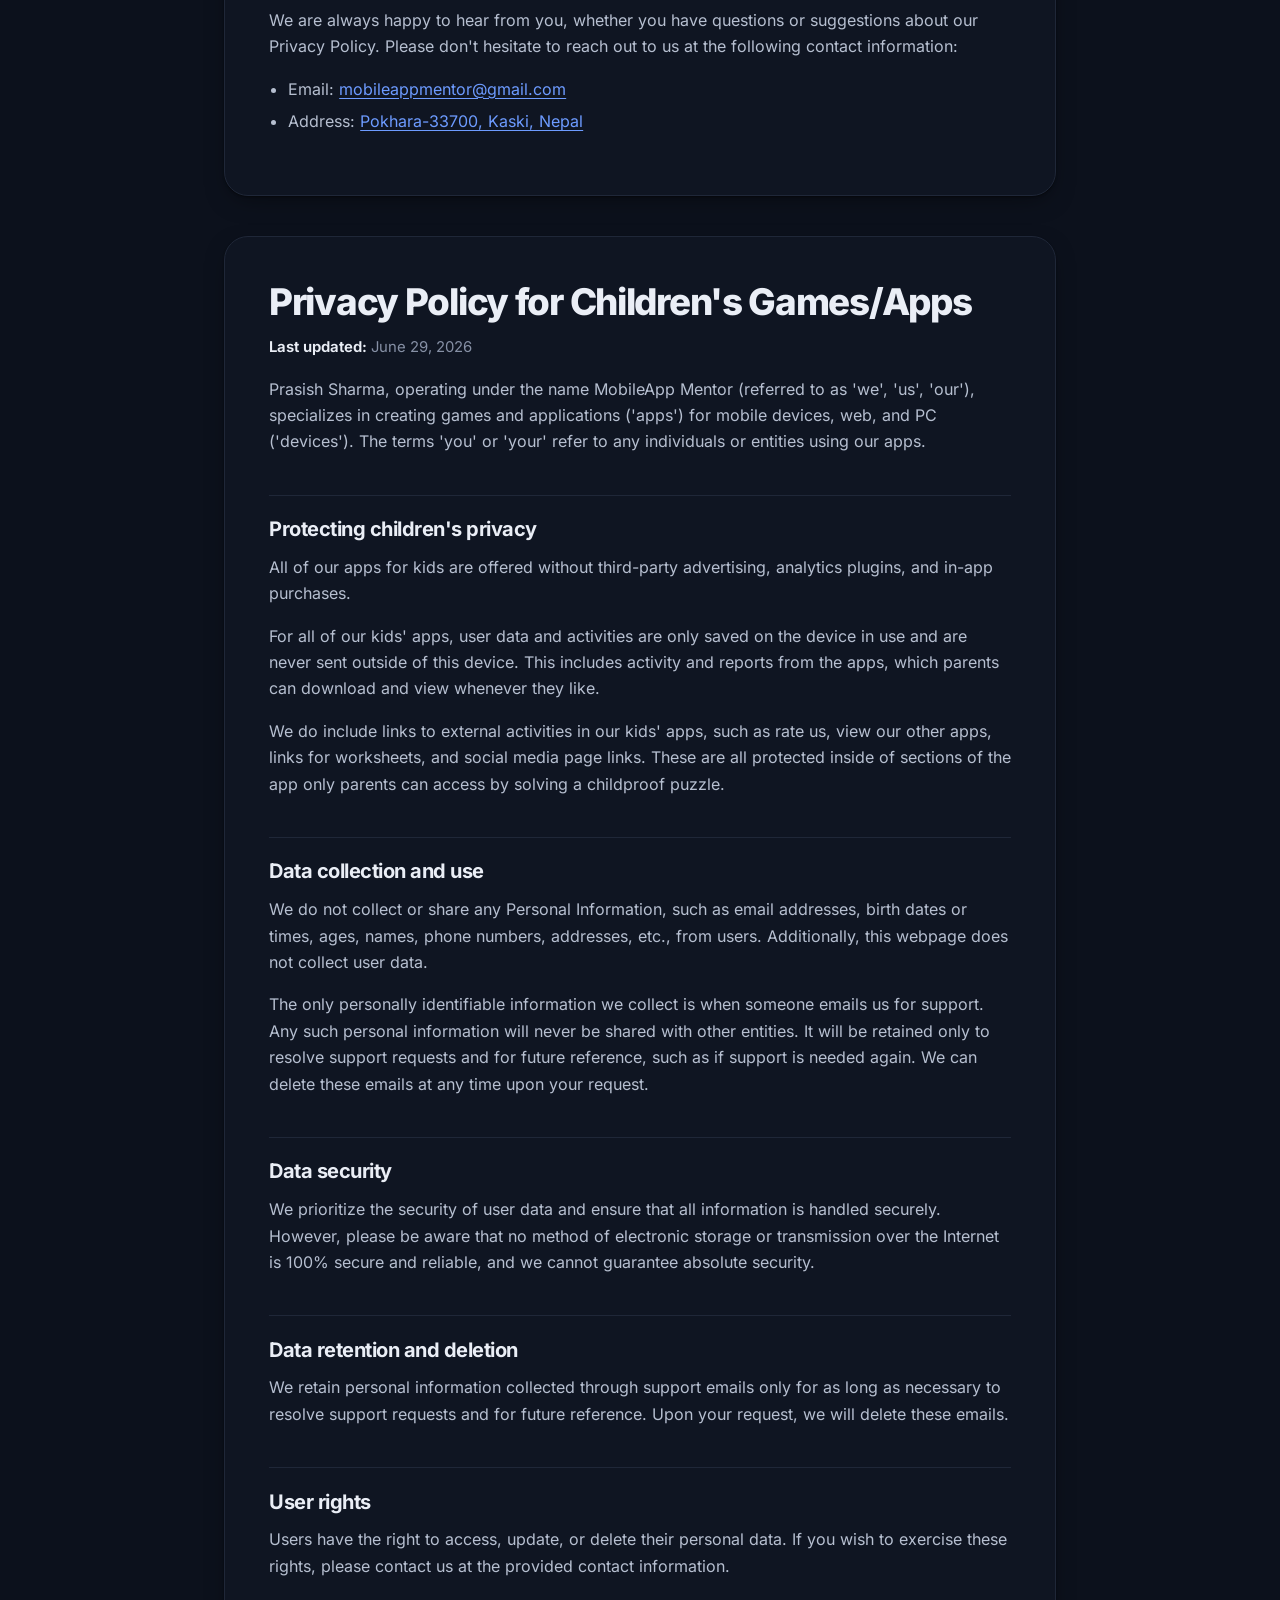
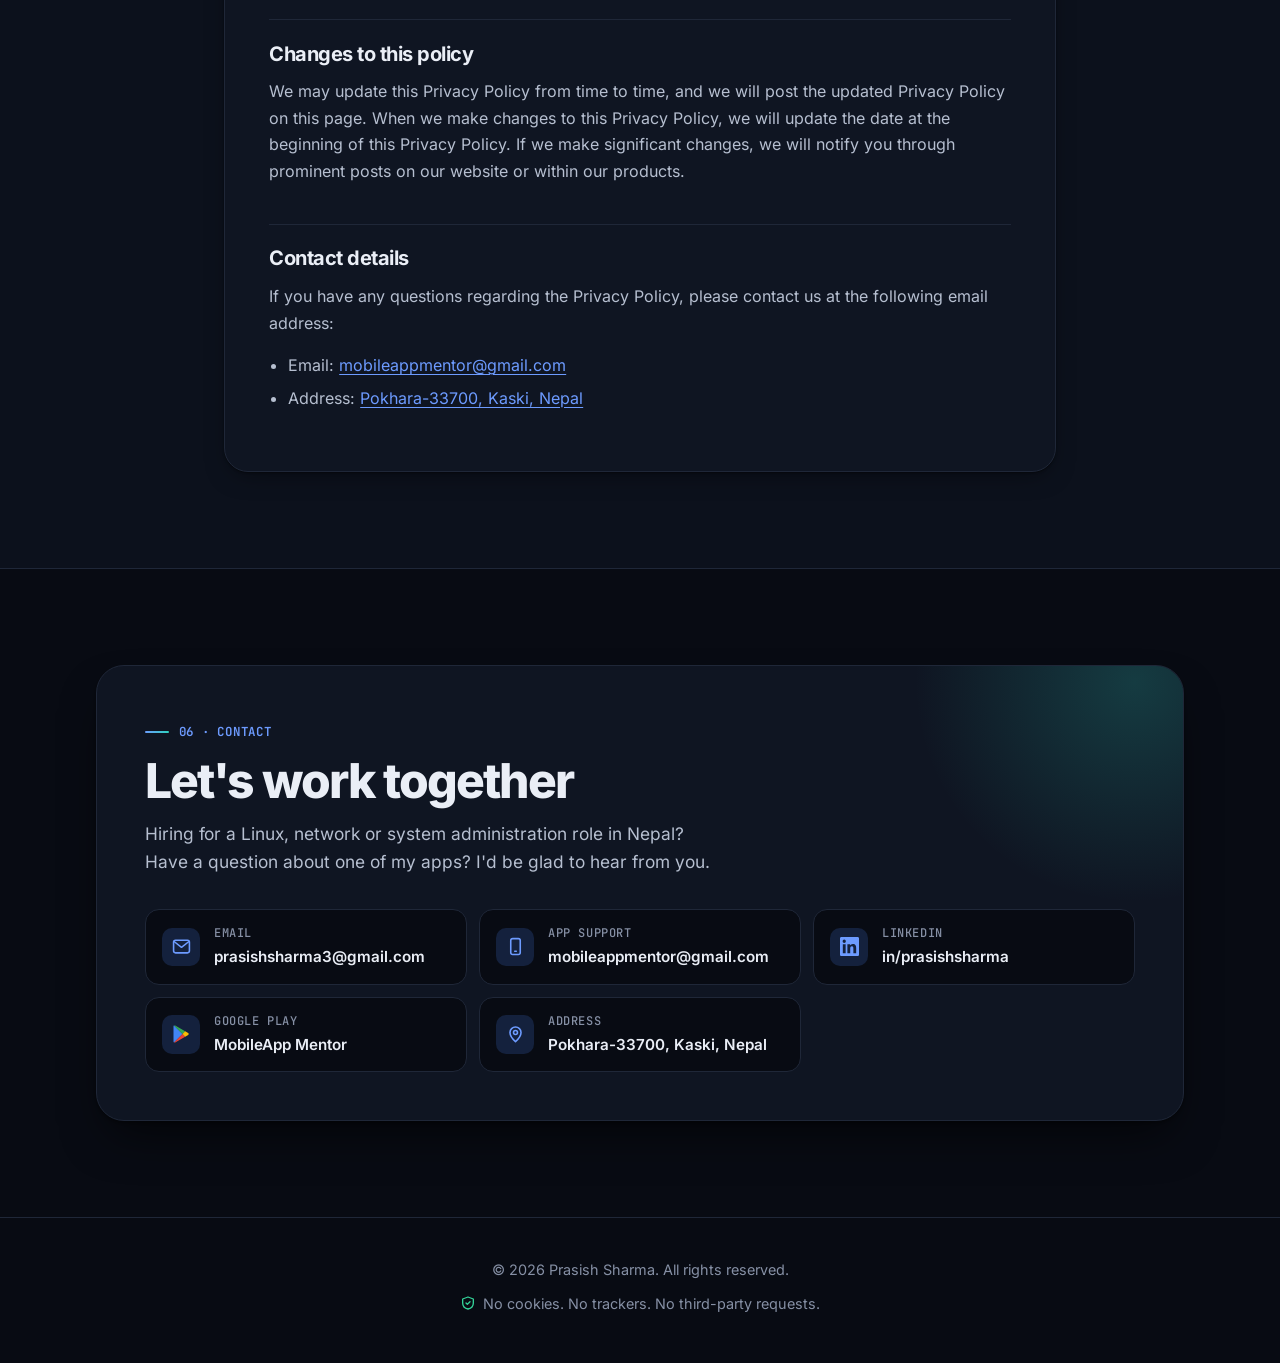
==== commit 028217a6: "Add common Terms of Service page and list all 17 apps - New /terms/ page covering every MobileApp Me" ====
--- a/index.html
+++ b/index.html
@@ -7,7 +7,7 @@
   <meta name="referrer" content="strict-origin-when-cross-origin">
   <meta name="color-scheme" content="dark light">
   <title>Prasish Sharma — Linux &amp; Network Administration</title>
-  <meta name="description" content="Prasish Sharma is a B.Sc. CSIT graduate from Pokhara, Nepal, specialising in Linux (RHEL 9) and networking, certified in CompTIA Network+ and Fortinet NSE 1–3, and an active Flutter developer with 400,000+ downloads on Google Play. Also offers professional CV writing and prompt engineering.">
+  <meta name="description" content="Prasish Sharma is a B.Sc. CSIT graduate from Pokhara, Nepal, specialising in Linux (RHEL 9) and networking, certified in CompTIA Network+ and Fortinet NSE 1–3, and an active Flutter developer with 450,000+ downloads on Google Play. Also offers professional CV writing and prompt engineering.">
   <meta name="author" content="Prasish Sharma">
   <meta name="keywords" content="Prasish Sharma, Prasish, Prasish Sharma Website, sharma Prasish, Linux administrator Nepal, network administrator Nepal, RHEL 9, CompTIA Network+, Fortinet NSE, professional CV writing, prompt engineering, Flutter developer Nepal, MobileApp Mentor, Jhandi Munda, Callbreak, Color Blind Test">
   <link rel="canonical" href="https://prasishsharma.com.np/">
@@ -18,7 +18,7 @@
   <meta property="og:type" content="profile">
   <meta property="og:site_name" content="Prasish Sharma">
   <meta property="og:title" content="Prasish Sharma — Linux &amp; Network Administration">
-  <meta property="og:description" content="B.Sc. CSIT graduate specialising in Linux (RHEL 9) and networking. CompTIA Network+ and Fortinet NSE 1–3 certified. Active Flutter developer with 400,000+ downloads on Google Play.">
+  <meta property="og:description" content="B.Sc. CSIT graduate specialising in Linux (RHEL 9) and networking. CompTIA Network+ and Fortinet NSE 1–3 certified. Active Flutter developer with 450,000+ downloads on Google Play.">
   <meta property="og:url" content="https://prasishsharma.com.np/">
   <meta property="og:image" content="https://prasishsharma.com.np/assets/img/prasish-sharma.jpg">
   <meta name="twitter:card" content="summary">
@@ -85,7 +85,7 @@
       <div class="wrap hero-grid">
         <div>
           <h1>Prasish <span class="grad">Sharma</span></h1>
-          <p class="role">B.Sc. CSIT graduate building and securing reliable IT infrastructure with <strong>Linux (RHEL 9)</strong> and <strong>networking</strong>, and an active Flutter developer with <strong>400,000+ downloads</strong> on Google Play.</p>
+          <p class="role">B.Sc. CSIT graduate building and securing reliable IT infrastructure with <strong>Linux (RHEL 9)</strong> and <strong>networking</strong>, and an active Flutter developer with <strong>450,000+ downloads</strong> on Google Play.</p>
           <ul class="meta-line">
             <li>
               <svg viewBox="0 0 24 24" fill="none" stroke="currentColor" stroke-width="2" stroke-linecap="round" stroke-linejoin="round" aria-hidden="true"><path d="M12 21s-7-6.2-7-11.5A7 7 0 0 1 19 9.5C19 14.8 12 21 12 21z"/><circle cx="12" cy="9.5" r="2.5"/></svg>
@@ -124,7 +124,7 @@
 <span class="o">CompTIA Network+</span>
 <span class="o">Fortinet NSE 1 · NSE 2 · NSE 3</span>
 <span class="p">$</span> <span class="c">uptime --users</span>
-<span class="o">400,000+ downloads</span>
+<span class="o">450,000+ downloads</span>
 <span class="p">$</span> <span class="cursor"></span></pre>
           </div>
         </div>
@@ -135,8 +135,8 @@
     <div class="stats">
       <div class="wrap">
         <ul>
-          <li><b>400K+</b><span>downloads on Google Play</span></li>
-          <li><b>11</b><span>apps published on Google Play</span></li>
+          <li><b>450K+</b><span>downloads on Google Play</span></li>
+          <li><b>17</b><span>apps published on Google Play</span></li>
           <li><b>Network+</b><span>CompTIA certified</span></li>
           <li><b>NSE 1–3</b><span>Fortinet network security</span></li>
         </ul>
@@ -152,7 +152,7 @@
             <h2 id="about-title">About me</h2>
           </div>
           <div class="prose">
-            <p>I am a <strong>B.Sc. CSIT graduate</strong> driven by the challenge of building and securing robust IT infrastructure. My journey in tech began in software development, where I successfully launched applications that have passed <strong>400,000+ downloads</strong>. This experience taught me the critical importance of high uptime and seamless connectivity — lessons I now apply to <strong>Network and System Administration</strong>.</p>
+            <p>I am a <strong>B.Sc. CSIT graduate</strong> driven by the challenge of building and securing robust IT infrastructure. My journey in tech began in software development, where I successfully launched applications that have passed <strong>450,000+ downloads</strong>. This experience taught me the critical importance of high uptime and seamless connectivity — lessons I now apply to <strong>Network and System Administration</strong>.</p>
             <p>I specialize in <strong>Linux (RHEL 9)</strong> and <strong>Networking</strong>, and hold completed certifications in <strong>CompTIA Network+</strong> and <strong>Fortinet Network Security (NSE 1, 2, 3)</strong>. My technical toolkit includes:</p>
             <ul class="toolkit">
               <li><strong>Linux Admin:</strong> RHEL 9, LVM, Bash Scripting, and System Monitoring (top, netstat, SOS reports).</li>
@@ -196,7 +196,7 @@
                 </div>
               </header>
               <ul>
-                <li>Designed, built and published 11 Android apps and games on Google Play, passing 400,000+ downloads.</li>
+                <li>Designed, built and published 17 Android apps and games on Google Play, passing 450,000+ downloads.</li>
                 <li>Owned the full release lifecycle: Flutter/Dart development, testing, store listings, updates and post-launch support.</li>
                 <li>Integrated Google AdMob with mediation (Unity Ads, ironSource, InMobi, Liftoff, Meta) and Google's certified consent platform for GDPR and US privacy compliance.</li>
                 <li>Engineered apps to be offline-first with minimal permissions and no server-side data collection, keeping them available regardless of connectivity.</li>
@@ -420,6 +420,78 @@
 
           <article class="app" data-cat="games">
             <div class="app-top">
+              <img src="assets/img/apps/board_game_Ludo.webp" alt="" width="64" height="64" loading="lazy">
+              <div><h3>Ludo</h3><span class="tag">Game · Board</span></div>
+            </div>
+            <p>Classic Ludo offline: smart computer players, Pass &amp; Play and your own rules.</p>
+            <div class="app-links">
+              <a href="https://play.google.com/store/apps/details?id=com.mobileappmentor.board_game_Ludo" target="_blank" rel="noopener noreferrer"><img class="play-ico" src="assets/img/google-play.svg" alt="" width="16" height="16">Google Play</a>
+              <a href="#privacy_policy">Privacy</a>
+            </div>
+          </article>
+
+          <article class="app" data-cat="games">
+            <div class="app-top">
+              <img src="assets/img/apps/complete_rummy_game.webp" alt="" width="64" height="64" loading="lazy">
+              <div><h3>Rummy: Indian, Gin, Classic</h3><span class="tag">Game · Cards</span></div>
+            </div>
+            <p>4 rummy games in 1: Indian 13 card, Gin, Classic &amp; Rummy 500. Play offline.</p>
+            <div class="app-links">
+              <a href="https://play.google.com/store/apps/details?id=com.mobileappmentor.complete_rummy_game" target="_blank" rel="noopener noreferrer"><img class="play-ico" src="assets/img/google-play.svg" alt="" width="16" height="16">Google Play</a>
+              <a href="#privacy_policy">Privacy</a>
+            </div>
+          </article>
+
+          <article class="app" data-cat="games">
+            <div class="app-top">
+              <img src="assets/img/apps/indian_rummy.webp" alt="" width="64" height="64" loading="lazy">
+              <div><h3>Indian Rummy</h3><span class="tag">Game · Cards</span></div>
+            </div>
+            <p>Play 13 card Indian Rummy offline: Points, Pool 101/201 &amp; Deals vs smart bots.</p>
+            <div class="app-links">
+              <a href="https://play.google.com/store/apps/details?id=com.mobileappmentor.indian_rummy" target="_blank" rel="noopener noreferrer"><img class="play-ico" src="assets/img/google-play.svg" alt="" width="16" height="16">Google Play</a>
+              <a href="#privacy_policy">Privacy</a>
+            </div>
+          </article>
+
+          <article class="app" data-cat="games">
+            <div class="app-top">
+              <img src="assets/img/apps/gin_rummy.webp" alt="" width="64" height="64" loading="lazy">
+              <div><h3>Gin Rummy</h3><span class="tag">Game · Cards</span></div>
+            </div>
+            <p>Classic Gin Rummy offline: knock, go Gin, undercut. Oklahoma Gin &amp; house rules.</p>
+            <div class="app-links">
+              <a href="https://play.google.com/store/apps/details?id=com.mobileappmentor.gin_rummy" target="_blank" rel="noopener noreferrer"><img class="play-ico" src="assets/img/google-play.svg" alt="" width="16" height="16">Google Play</a>
+              <a href="#privacy_policy">Privacy</a>
+            </div>
+          </article>
+
+          <article class="app" data-cat="games">
+            <div class="app-top">
+              <img src="assets/img/apps/classic_rummy.webp" alt="" width="64" height="64" loading="lazy">
+              <div><h3>Classic Rummy</h3><span class="tag">Game · Cards</span></div>
+            </div>
+            <p>The original rummy, offline: meld sets and runs, lay off, go rummy for double.</p>
+            <div class="app-links">
+              <a href="https://play.google.com/store/apps/details?id=com.mobileappmentor.classic_rummy" target="_blank" rel="noopener noreferrer"><img class="play-ico" src="assets/img/google-play.svg" alt="" width="16" height="16">Google Play</a>
+              <a href="#privacy_policy">Privacy</a>
+            </div>
+          </article>
+
+          <article class="app" data-cat="games">
+            <div class="app-top">
+              <img src="assets/img/apps/rummy500.webp" alt="" width="64" height="64" loading="lazy">
+              <div><h3>Rummy 500: Card Game</h3><span class="tag">Game · Cards</span></div>
+            </div>
+            <p>Classic Rummy 500 offline: meld, lay off, dig the pile and race to 500 points.</p>
+            <div class="app-links">
+              <a href="https://play.google.com/store/apps/details?id=com.mobileappmentor.rummy500" target="_blank" rel="noopener noreferrer"><img class="play-ico" src="assets/img/google-play.svg" alt="" width="16" height="16">Google Play</a>
+              <a href="#privacy_policy">Privacy</a>
+            </div>
+          </article>
+
+          <article class="app" data-cat="games">
+            <div class="app-top">
               <img src="assets/img/apps/indian_callbreak.webp" alt="" width="64" height="64" loading="lazy">
               <div><h3>Callbreak Lakdi: Indian Cards</h3><span class="tag">Game · Cards</span></div>
             </div>
@@ -518,6 +590,7 @@
         <ul class="policy-list">
           <li><a href="#privacy_policy"><svg viewBox="0 0 24 24" fill="none" stroke="currentColor" stroke-width="2" stroke-linecap="round" stroke-linejoin="round" aria-hidden="true"><path d="M12 3 4 6v6c0 4.5 3.2 8 8 9 4.8-1 8-4.5 8-9V6z"/></svg><span>Privacy Policy<span>Covers every MobileApp Mentor app on Google Play</span></span></a></li>
           <li><a href="#privacy_policy_kids"><svg viewBox="0 0 24 24" fill="none" stroke="currentColor" stroke-width="2" stroke-linecap="round" stroke-linejoin="round" aria-hidden="true"><path d="M12 3 4 6v6c0 4.5 3.2 8 8 9 4.8-1 8-4.5 8-9V6z"/></svg><span>Privacy Policy for Children's Games/Apps<span>No third-party ads, analytics or in-app purchases</span></span></a></li>
+          <li><a href="terms/"><svg viewBox="0 0 24 24" fill="none" stroke="currentColor" stroke-width="2" stroke-linecap="round" stroke-linejoin="round" aria-hidden="true"><path d="M14 3H6a2 2 0 0 0-2 2v14a2 2 0 0 0 2 2h12a2 2 0 0 0 2-2V9z"/><path d="M14 3v6h6M8 13h8M8 17h5"/></svg><span>Terms of Service<span>Covers every MobileApp Mentor app on Google Play</span></span></a></li>
         </ul>
 
         <article id="privacy_policy" class="doc policy-doc" aria-labelledby="pp-title">
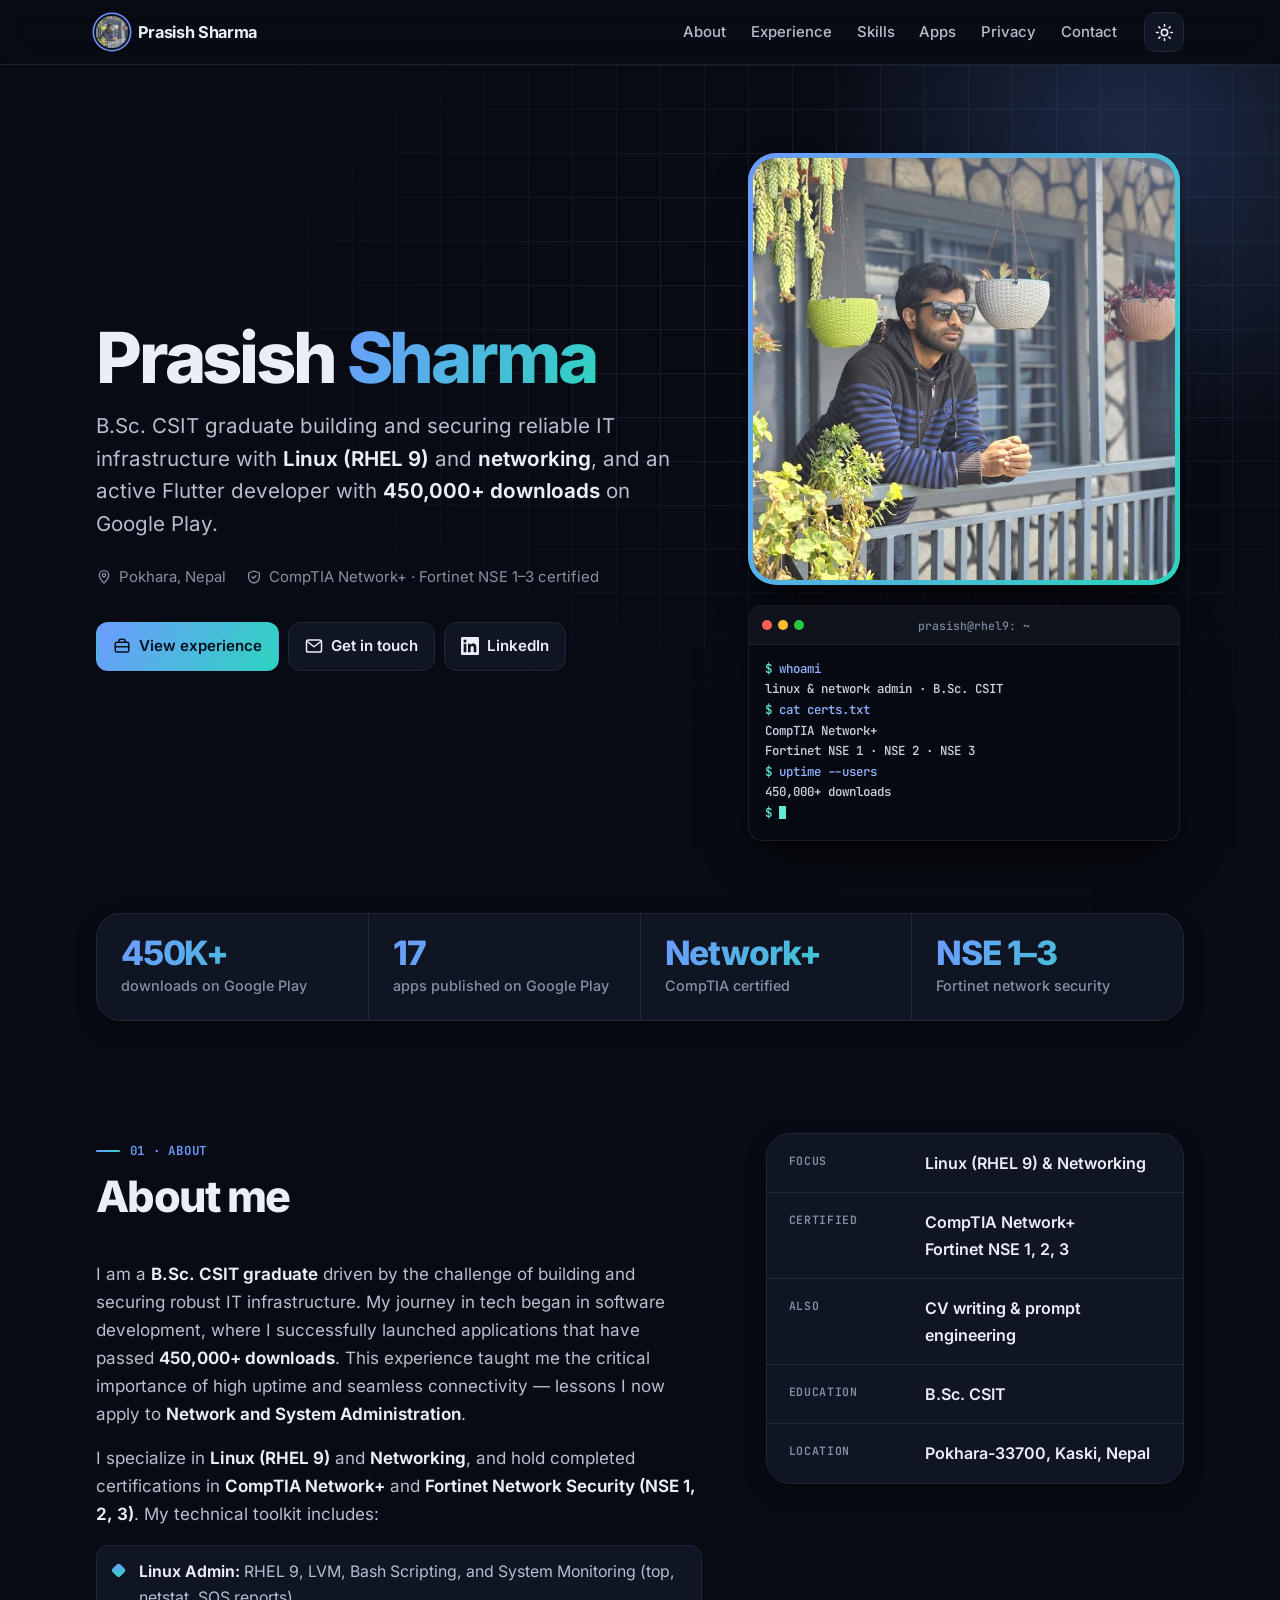
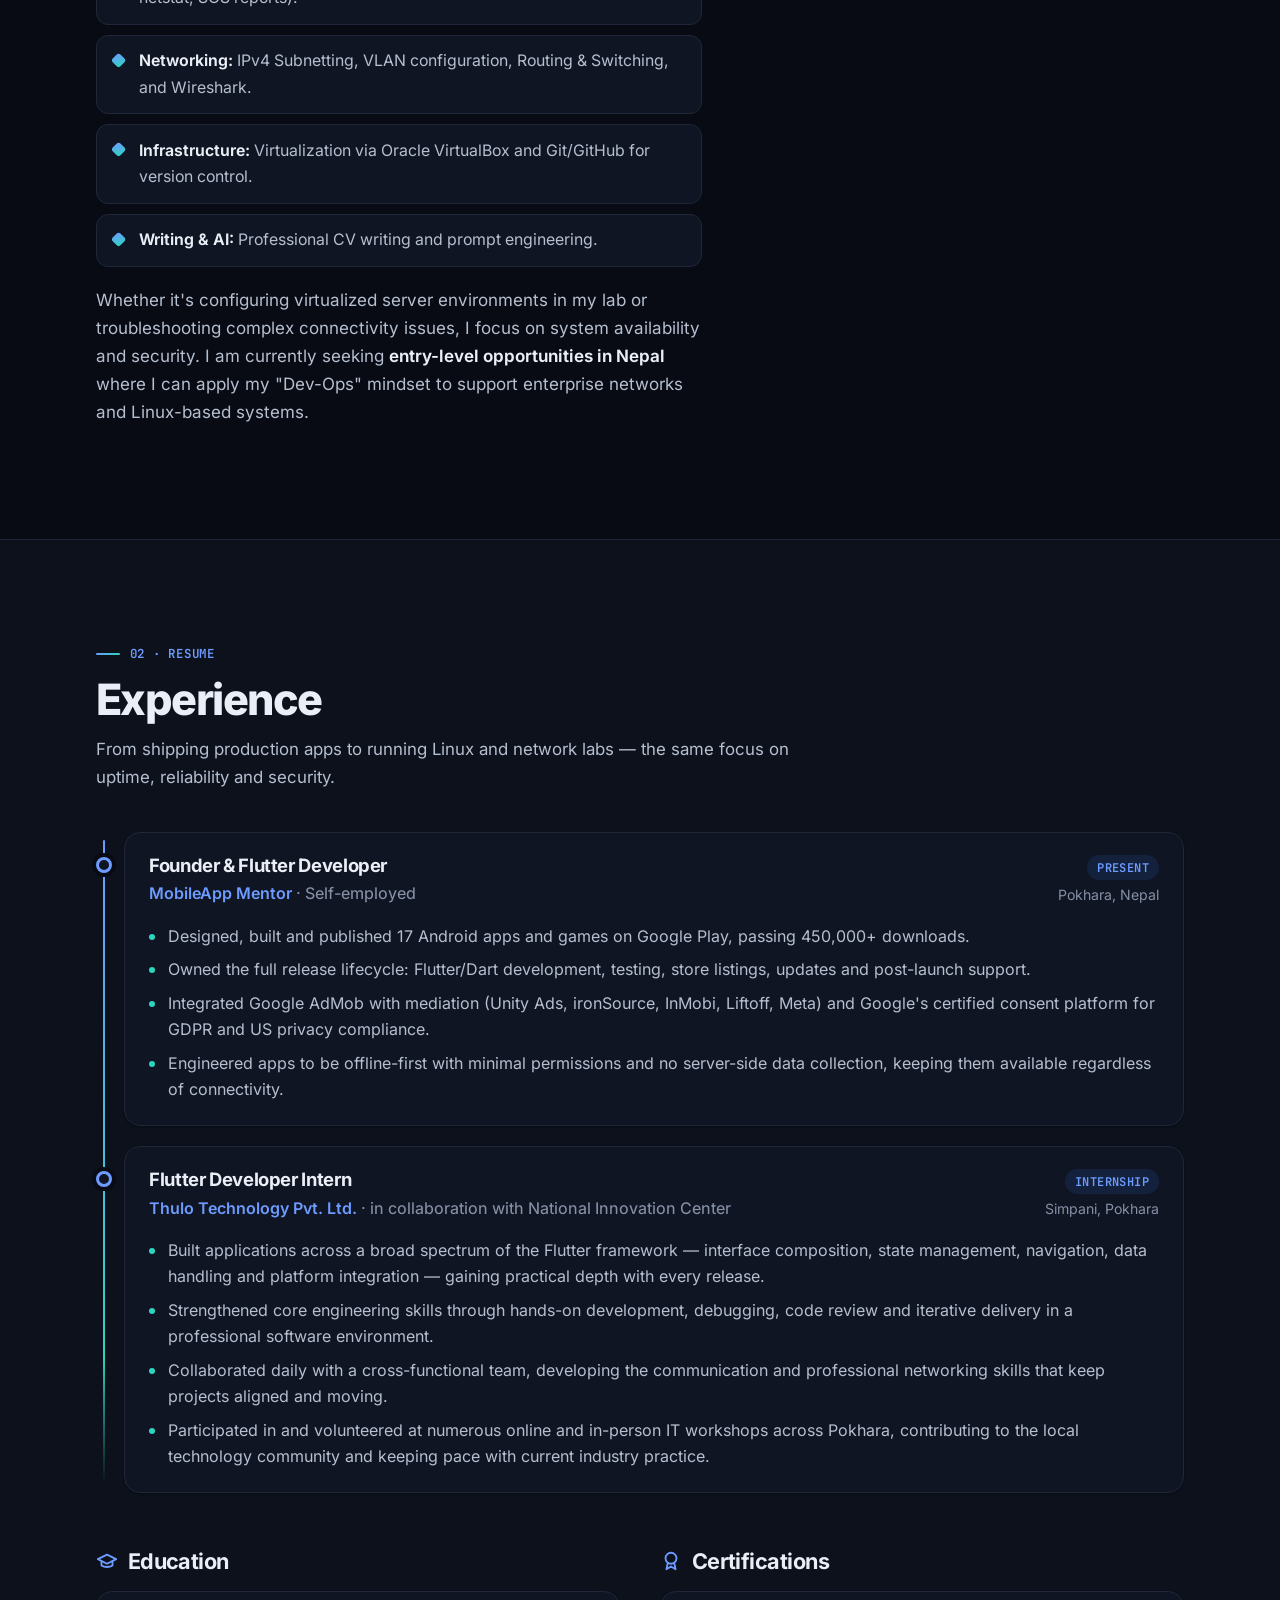
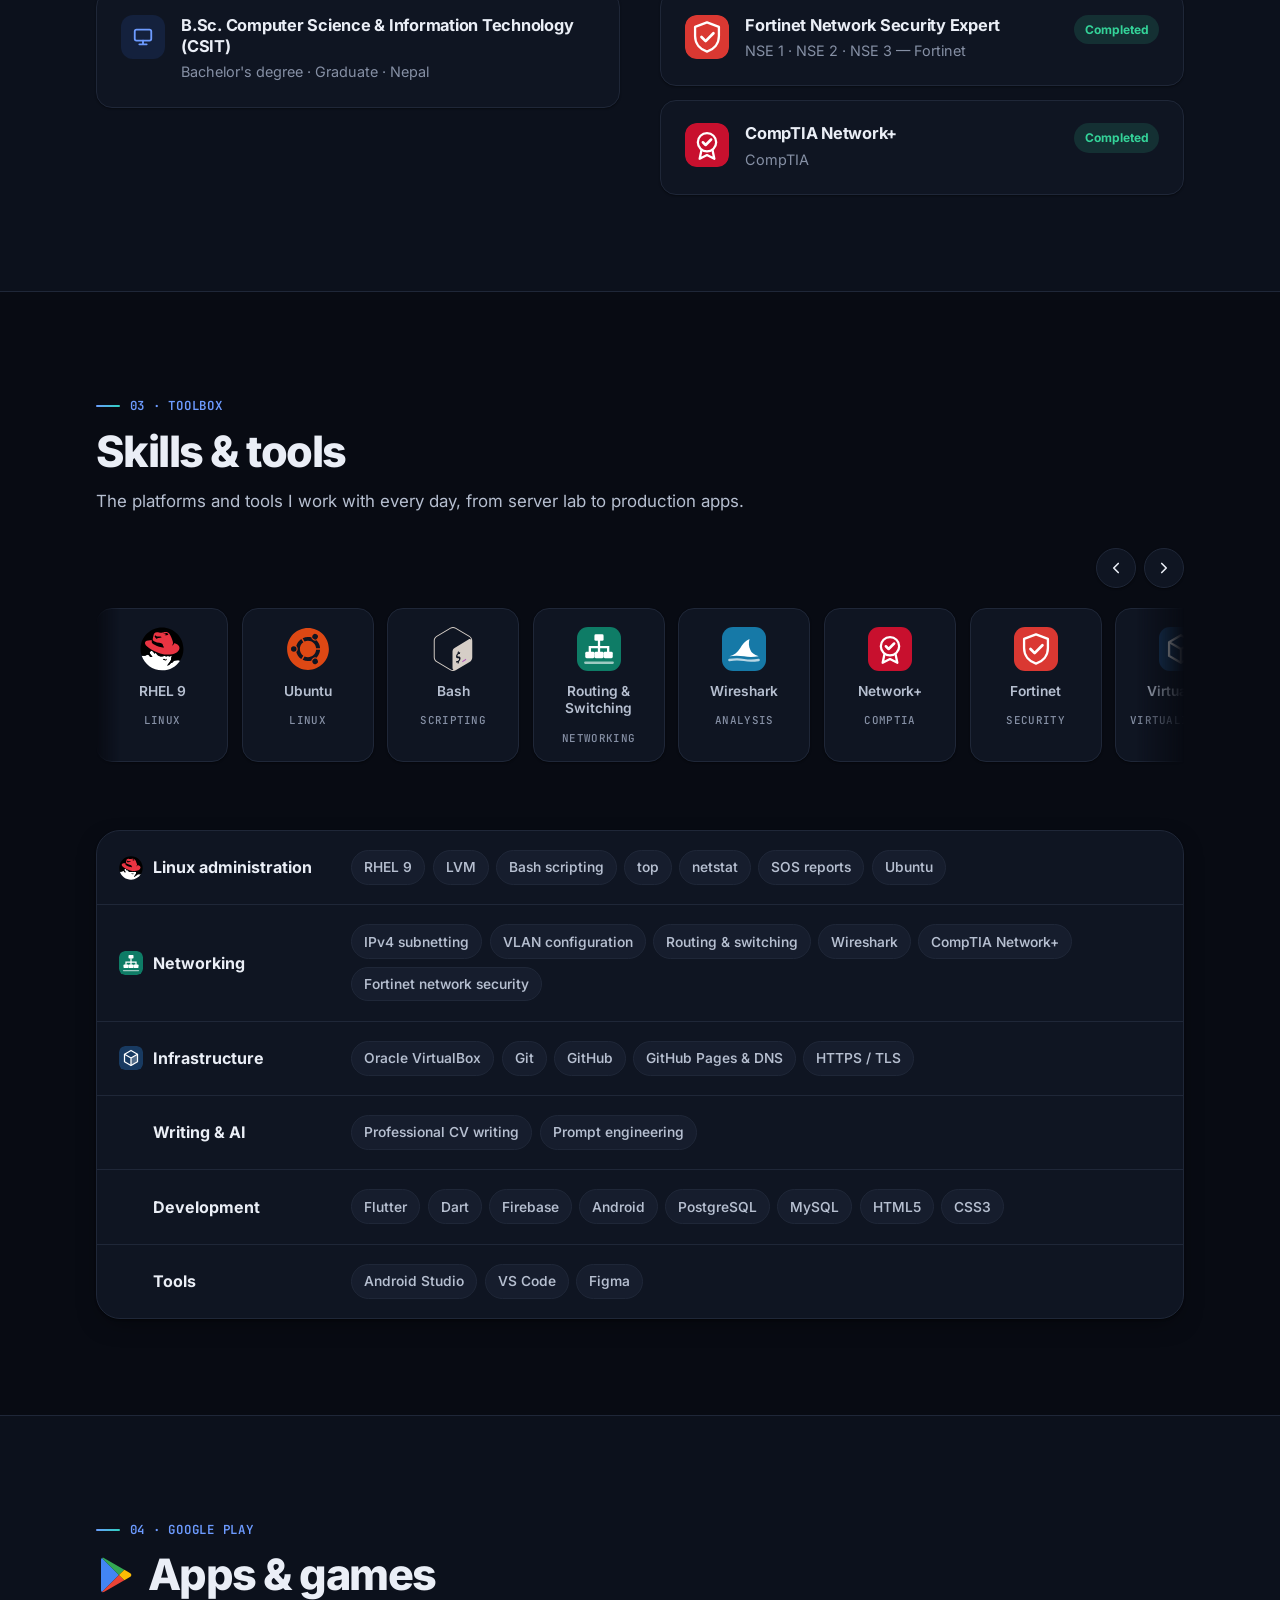
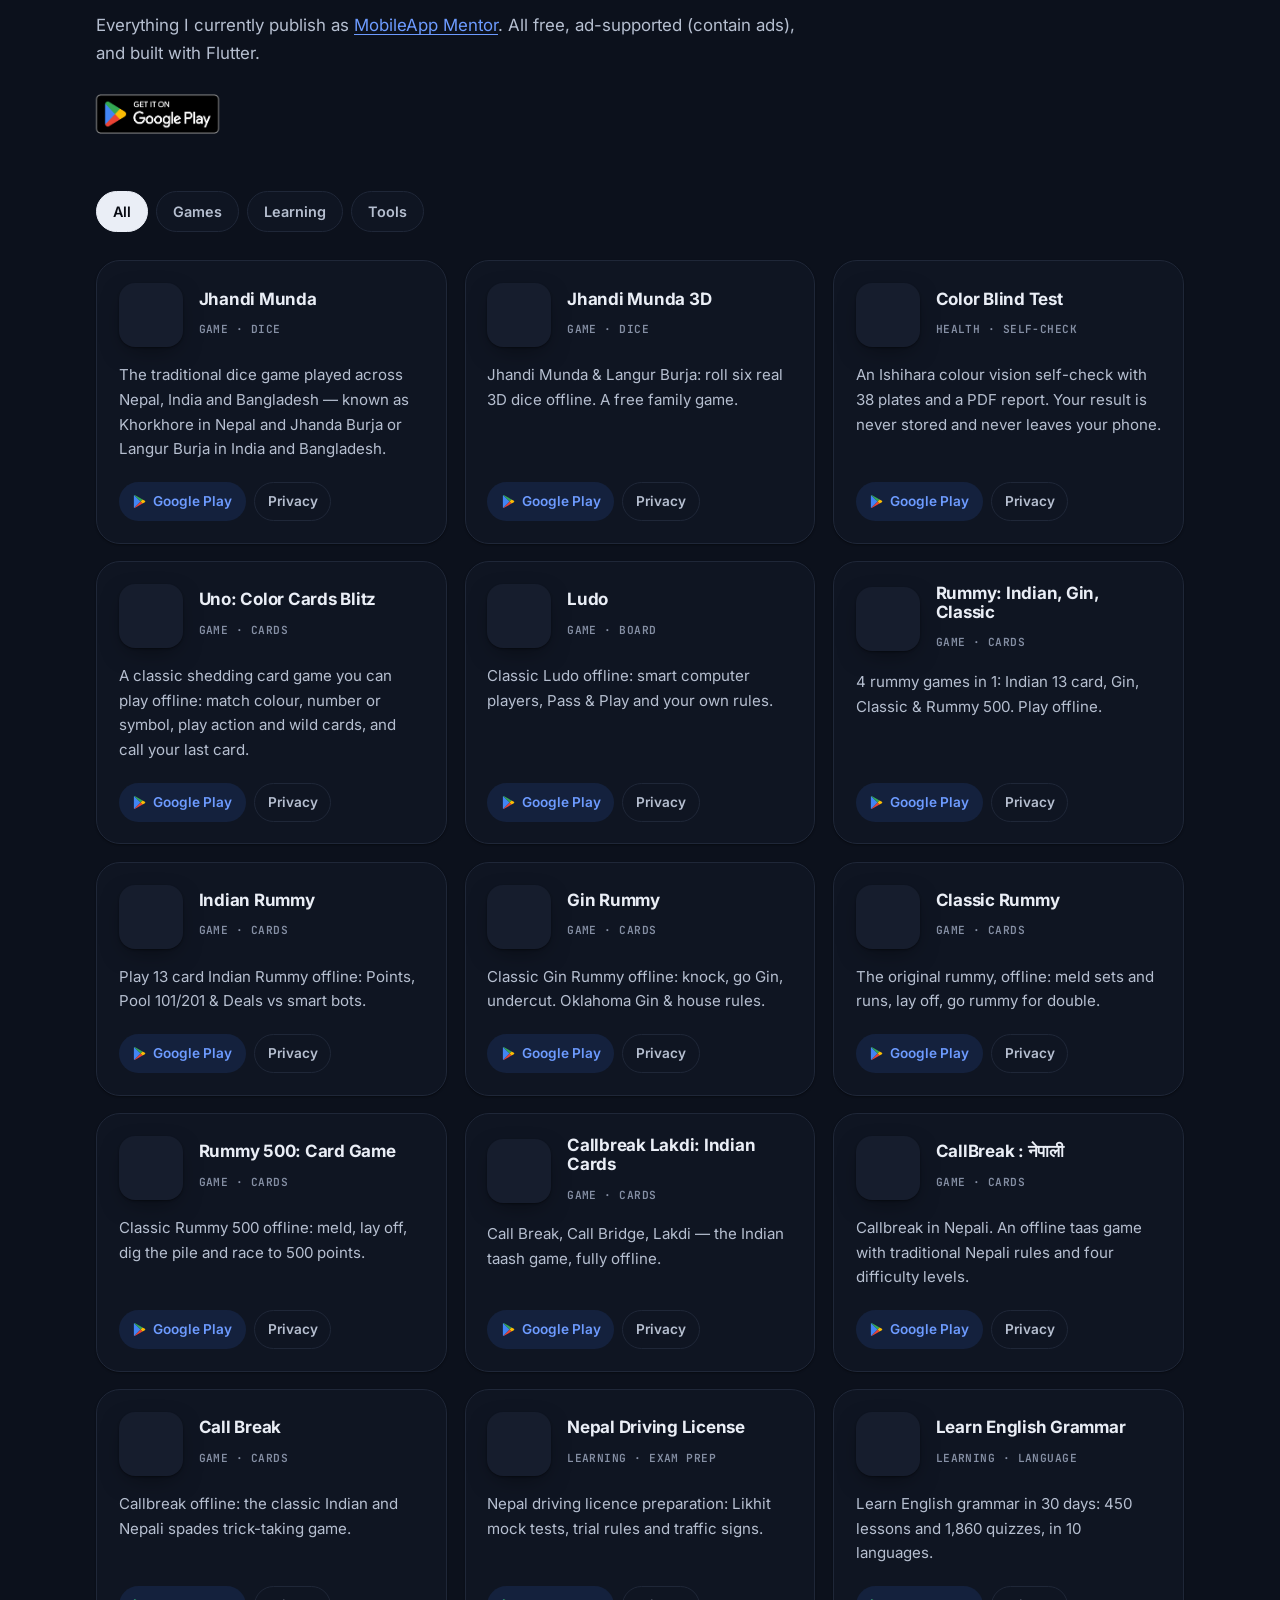
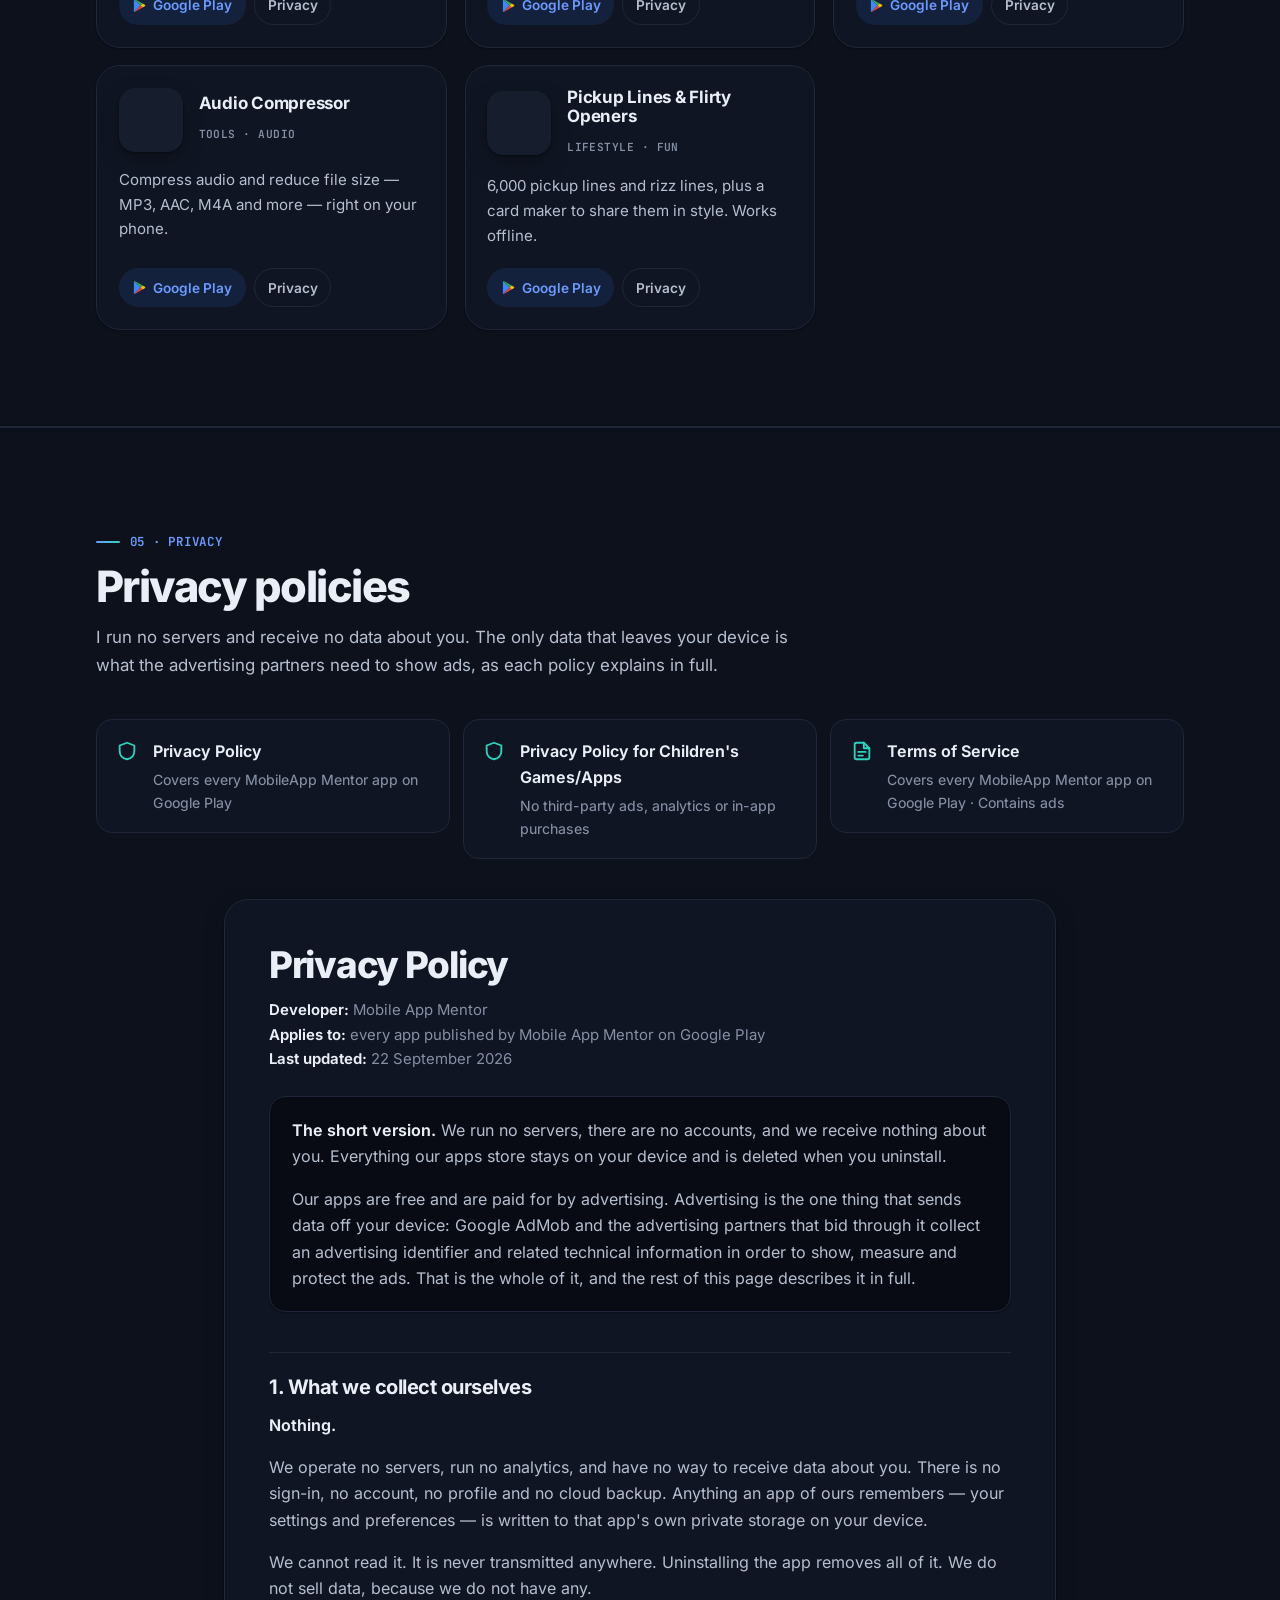
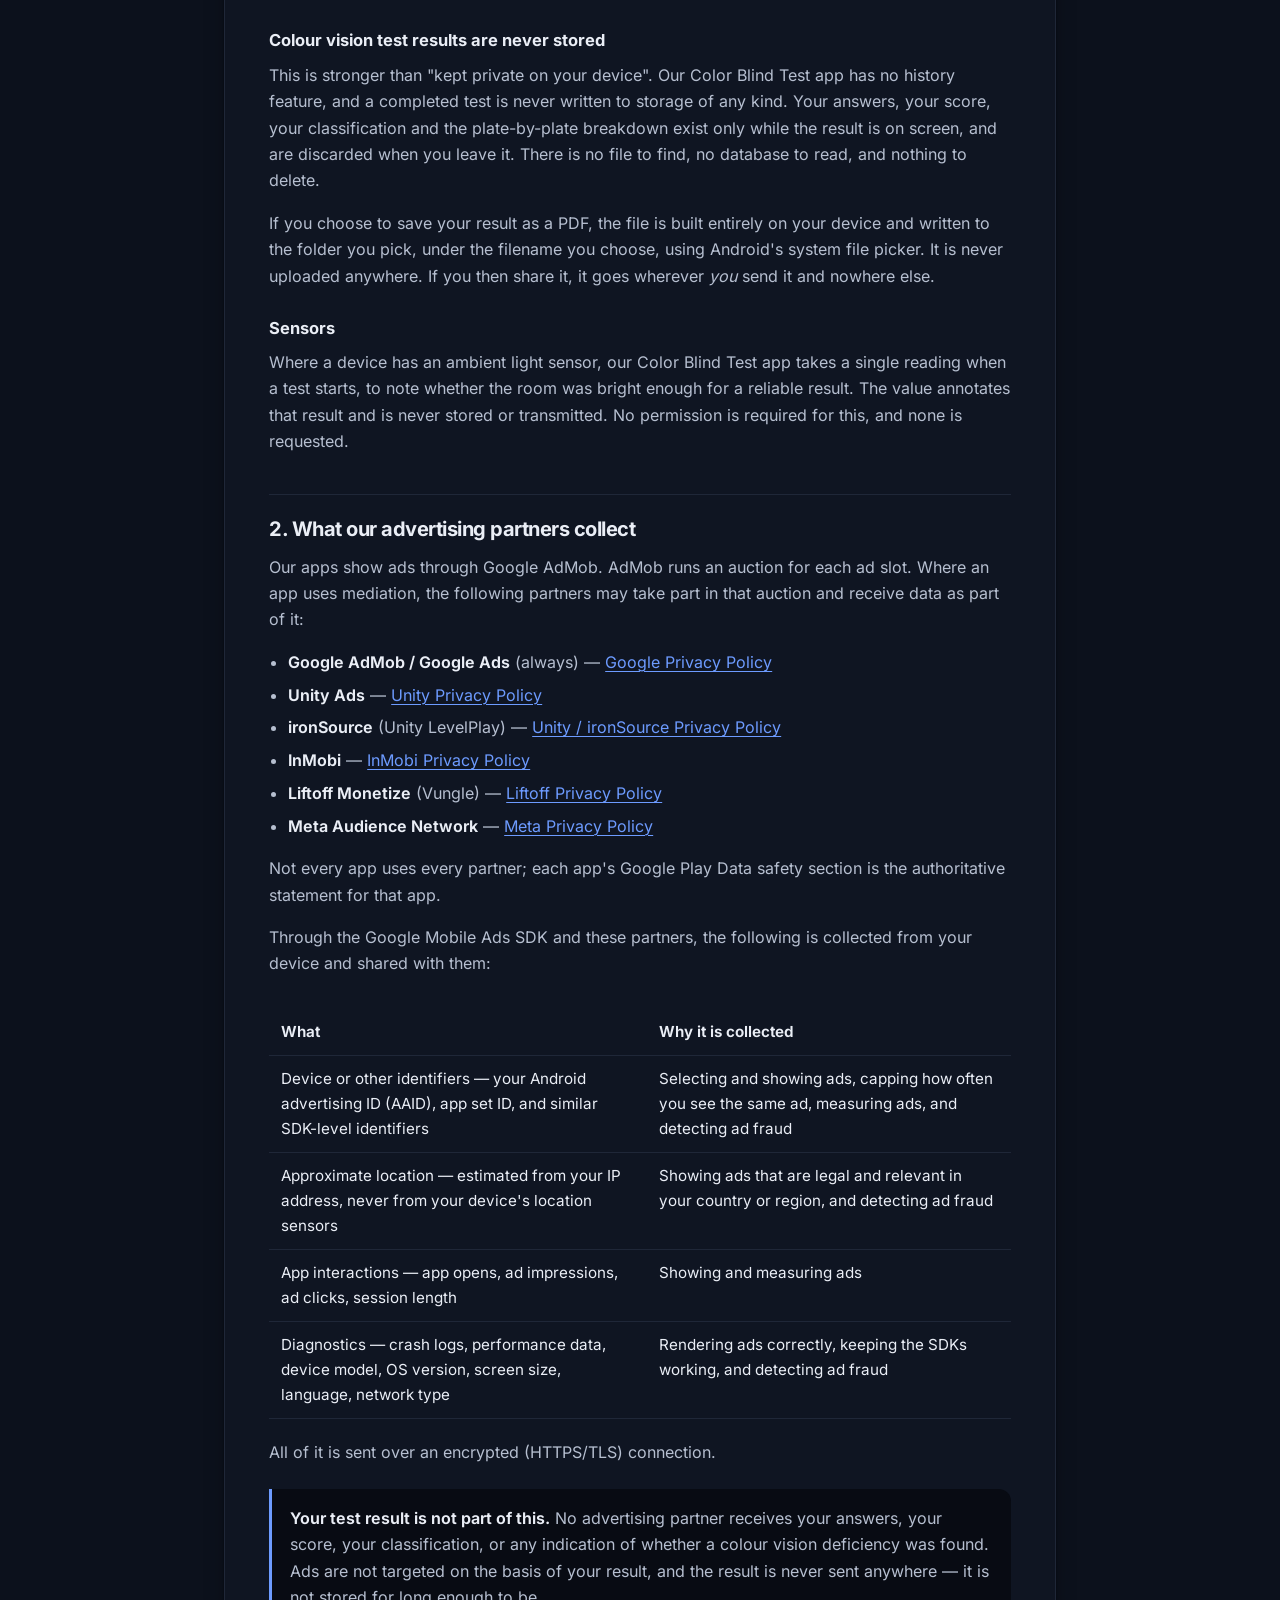
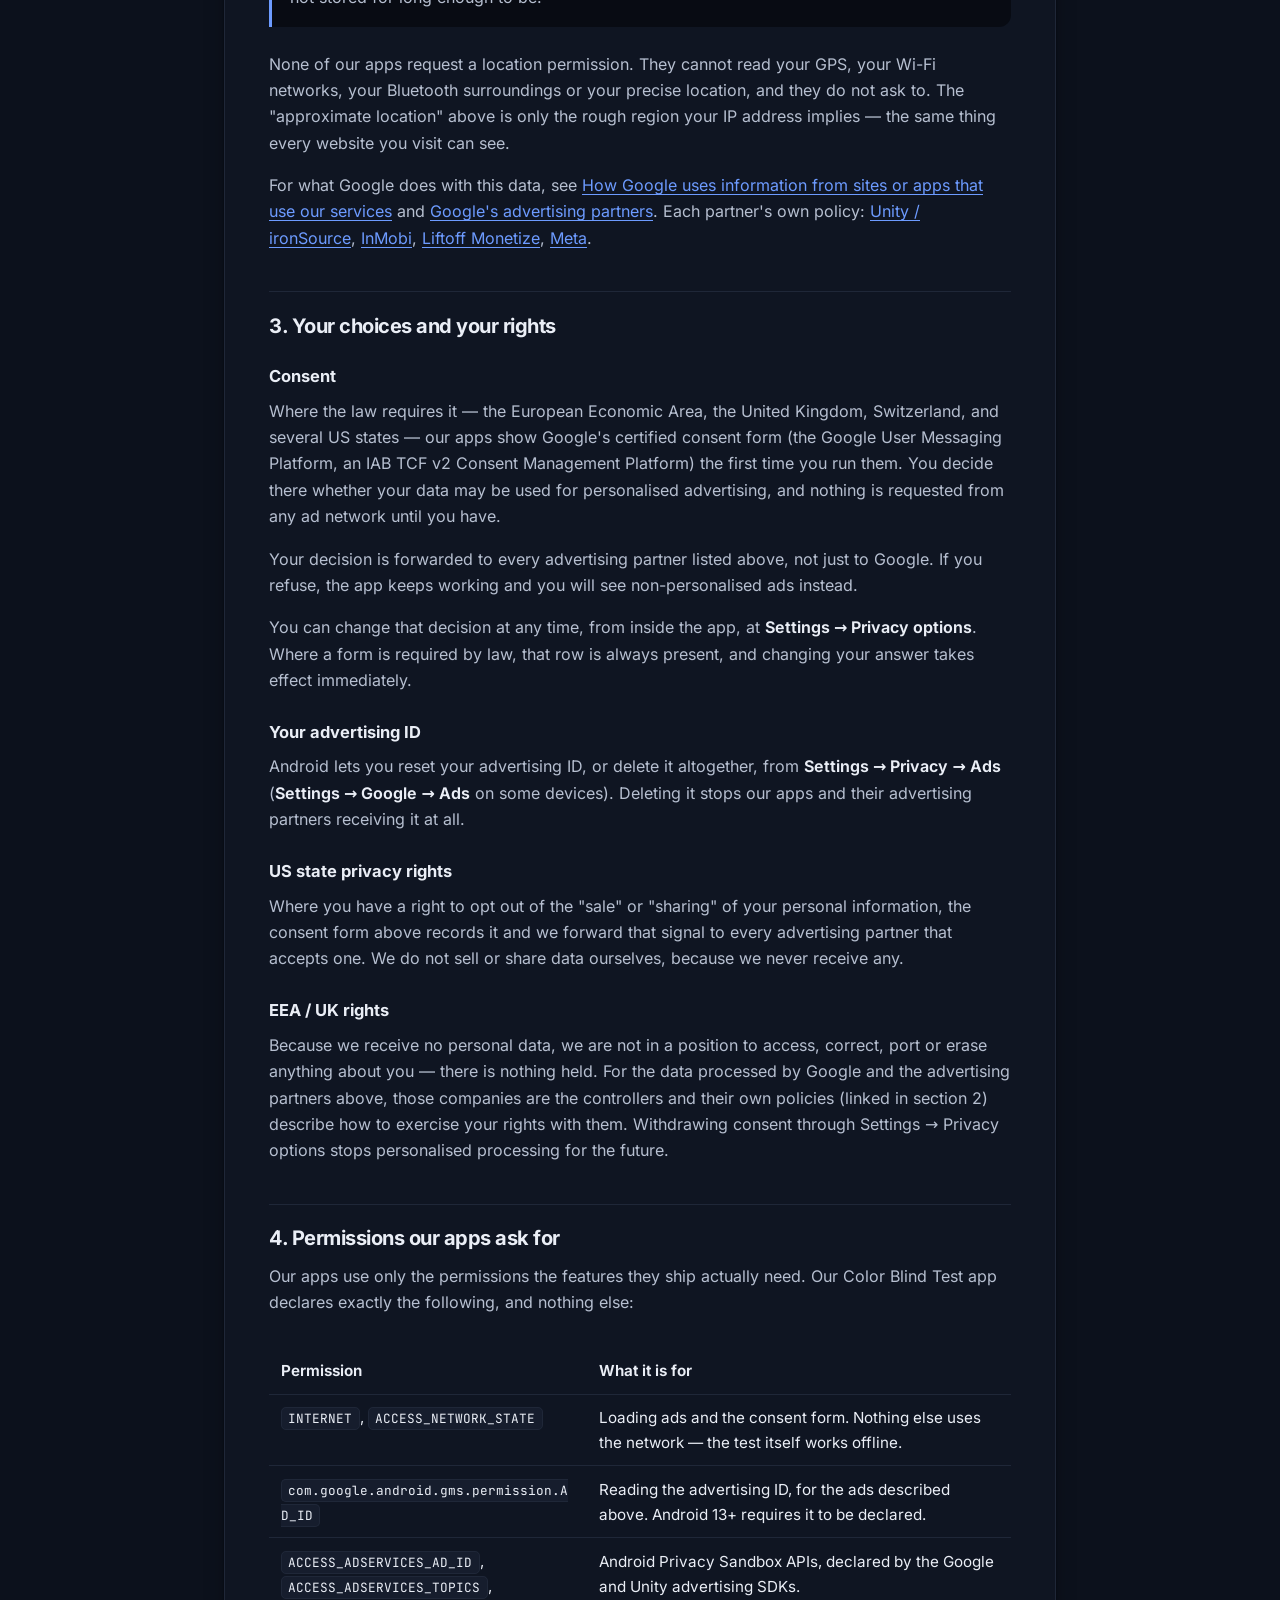
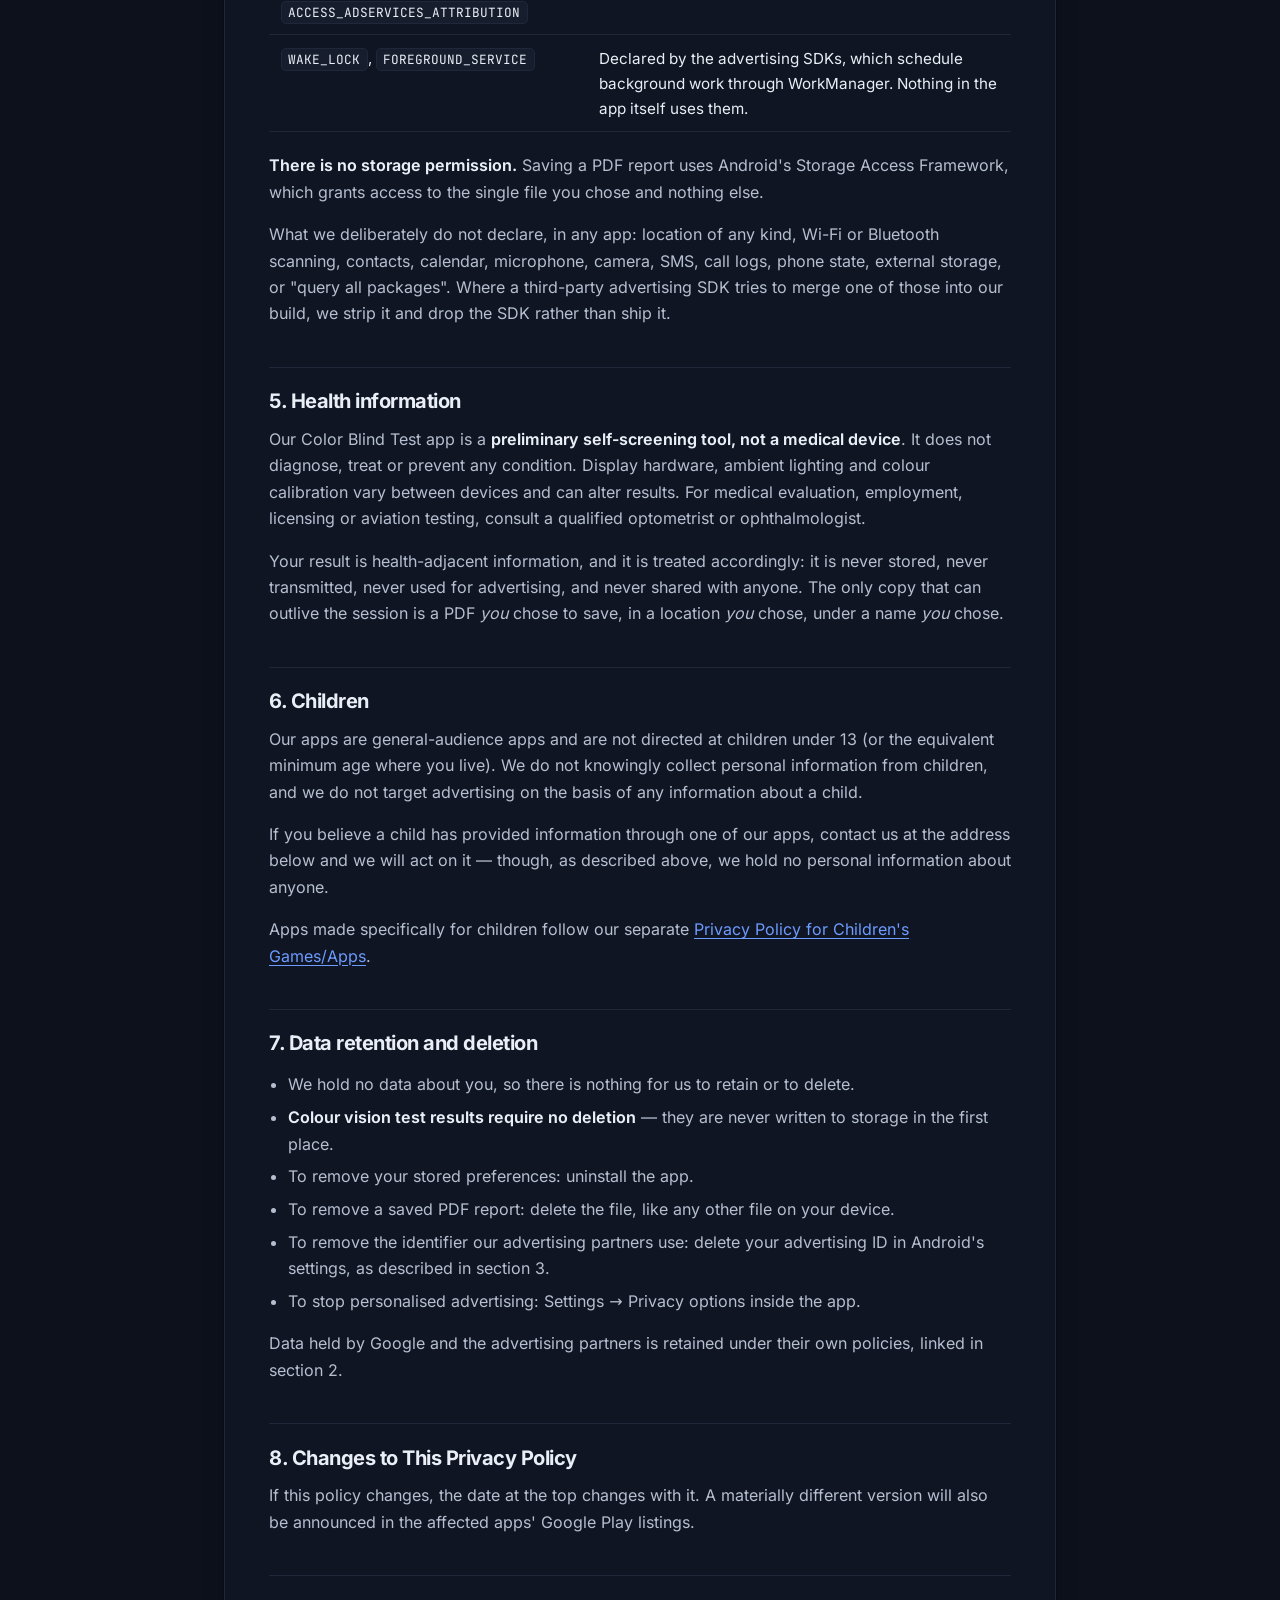
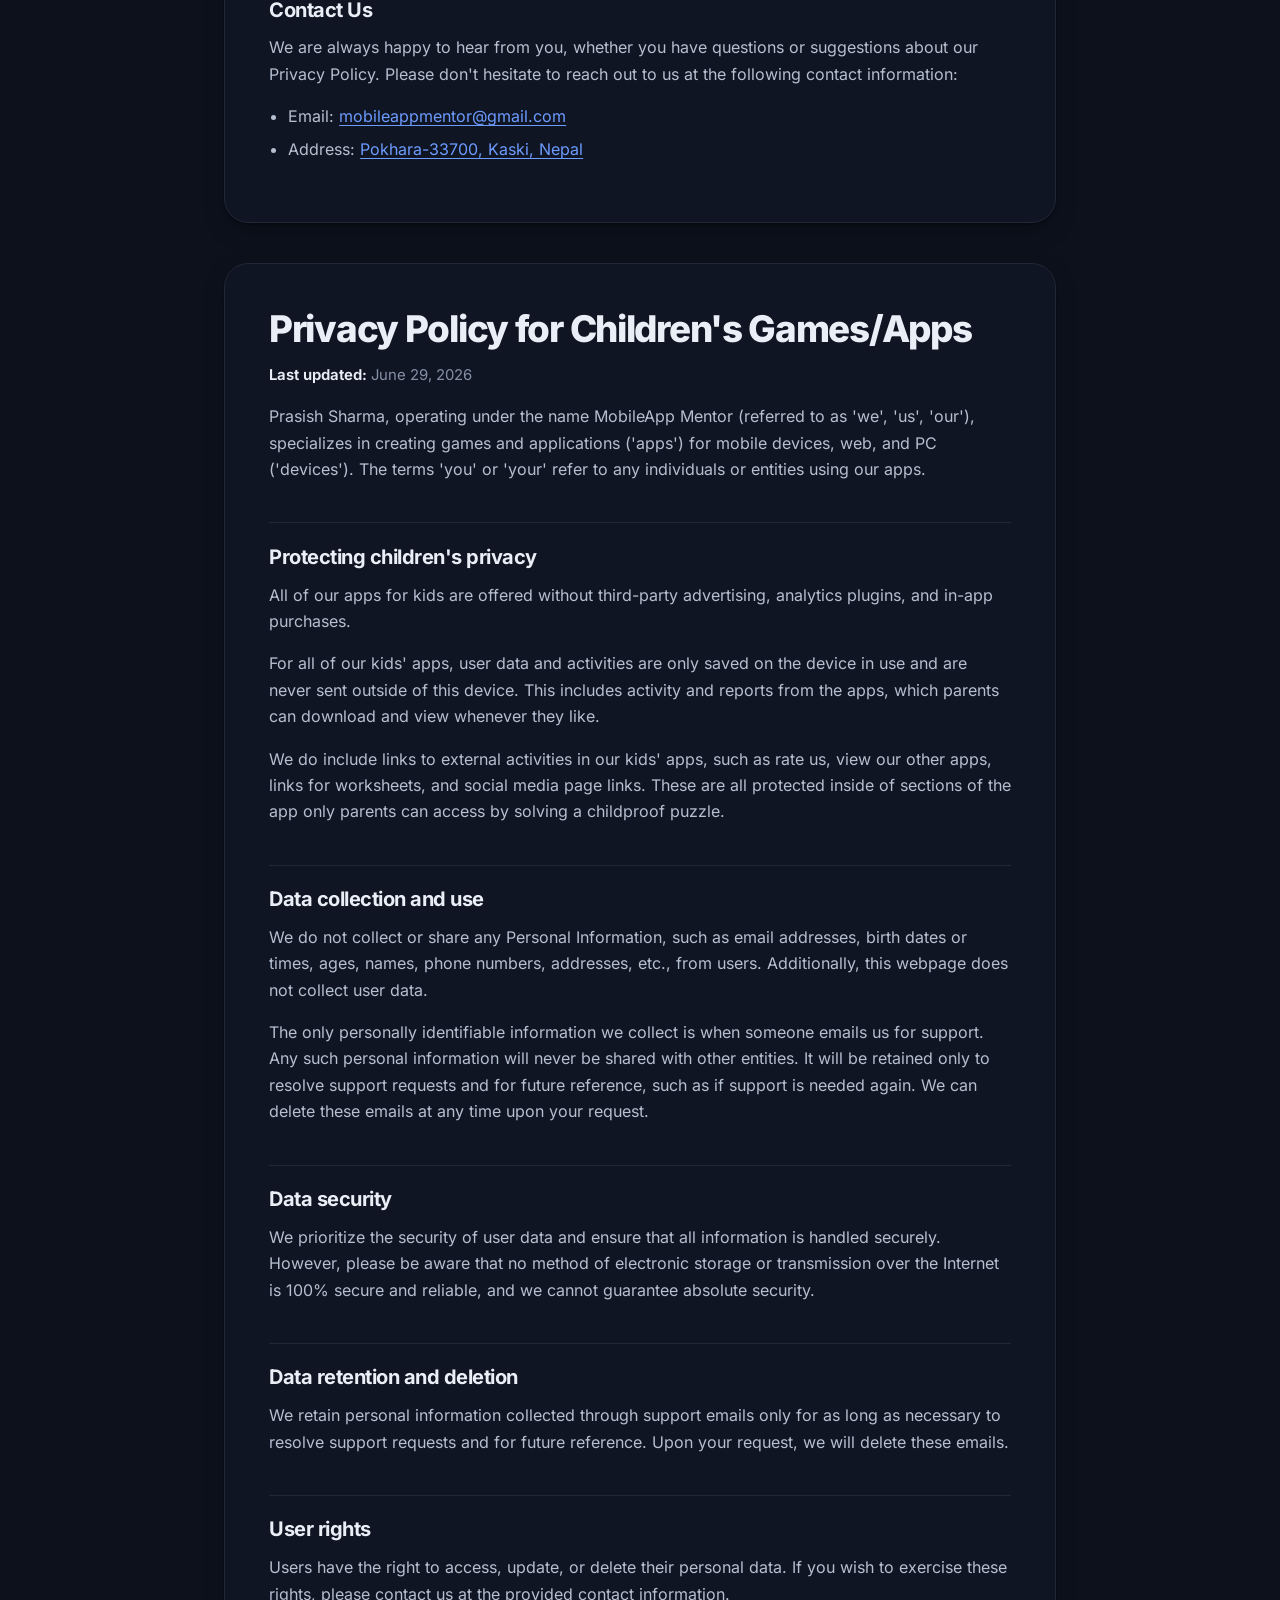
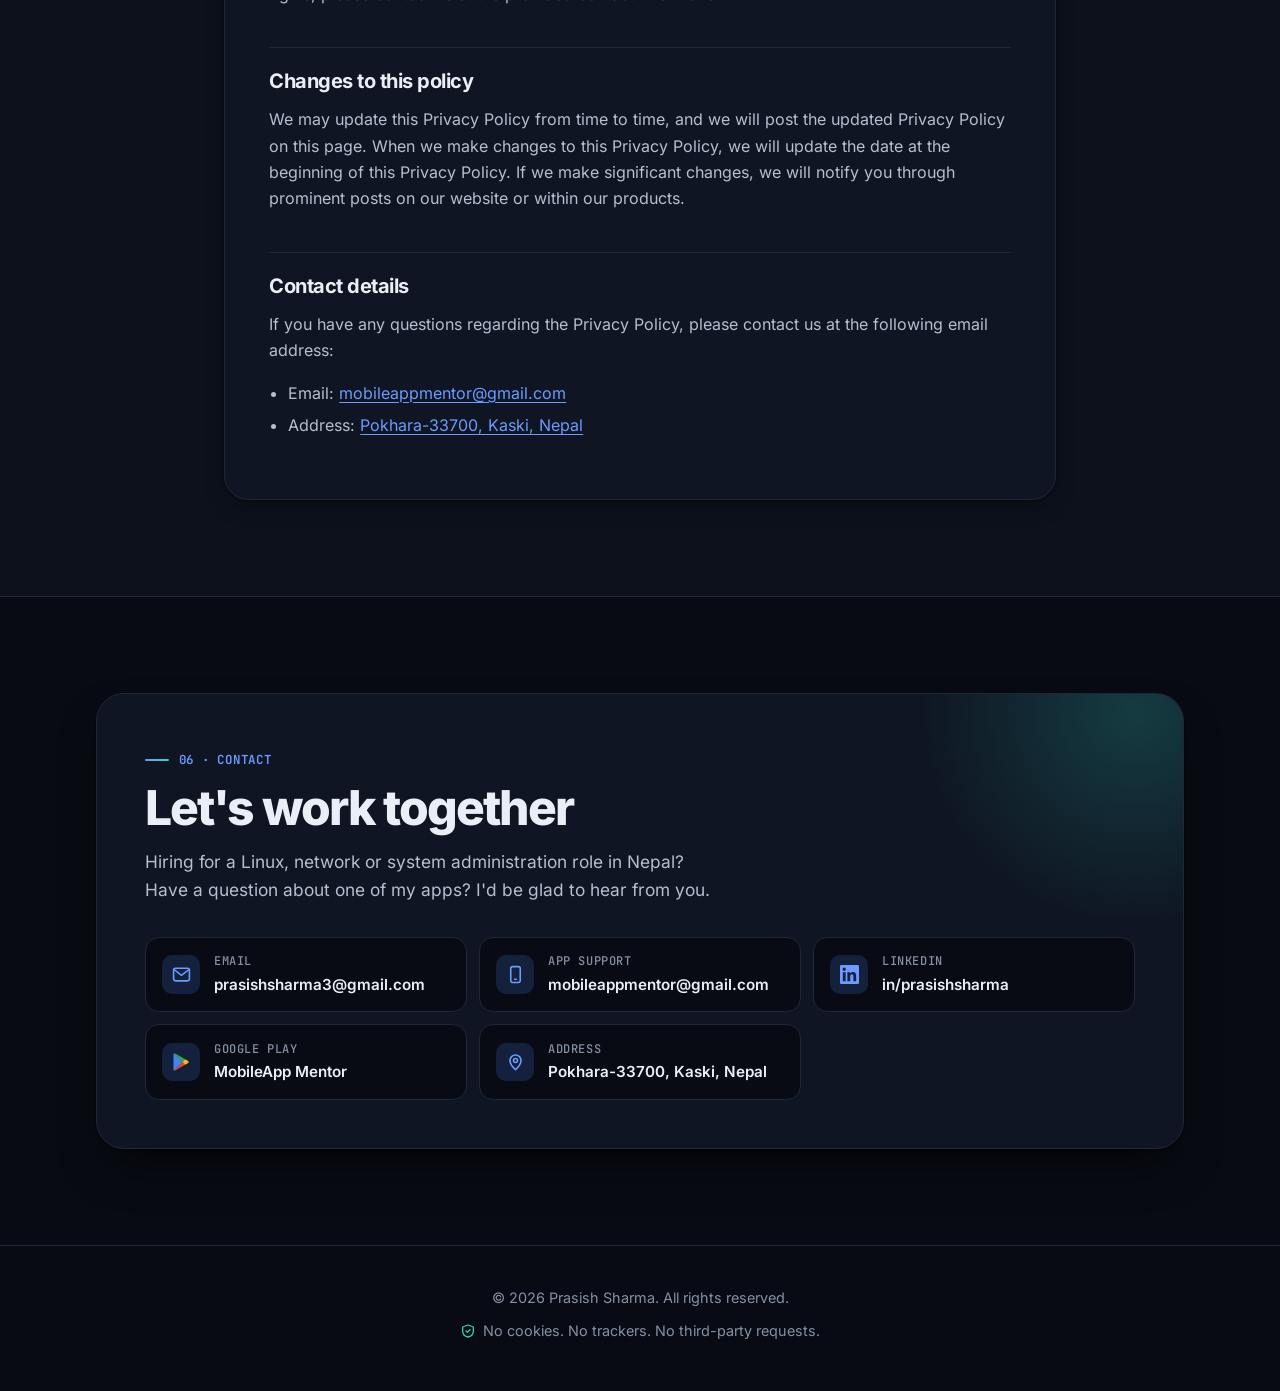
==== commit 73bfe6a5: "State clearly that all apps contain ads Add an 'Our apps contain ads' section to the Terms of Servic" ====
--- a/index.html
+++ b/index.html
@@ -355,7 +355,7 @@
         <span class="kicker">04 · Google Play</span>
         <div class="section-head">
           <h2 id="apps-title" class="h-logo"><img src="assets/img/google-play.svg" alt="" width="40" height="40">Apps &amp; games</h2>
-          <p>Everything I currently publish as <a href="https://play.google.com/store/apps/dev?id=7166690102659924412" target="_blank" rel="noopener noreferrer">MobileApp Mentor</a>. All free, all built with Flutter.</p>
+          <p>Everything I currently publish as <a href="https://play.google.com/store/apps/dev?id=7166690102659924412" target="_blank" rel="noopener noreferrer">MobileApp Mentor</a>. All free, ad-supported (contain ads), and built with Flutter.</p>
           <a class="play-badge" href="https://play.google.com/store/apps/dev?id=7166690102659924412" target="_blank" rel="noopener noreferrer">
             <img src="assets/img/google-play-badge.png" alt="Get it on Google Play" width="646" height="250">
           </a>
@@ -590,7 +590,7 @@
         <ul class="policy-list">
           <li><a href="#privacy_policy"><svg viewBox="0 0 24 24" fill="none" stroke="currentColor" stroke-width="2" stroke-linecap="round" stroke-linejoin="round" aria-hidden="true"><path d="M12 3 4 6v6c0 4.5 3.2 8 8 9 4.8-1 8-4.5 8-9V6z"/></svg><span>Privacy Policy<span>Covers every MobileApp Mentor app on Google Play</span></span></a></li>
           <li><a href="#privacy_policy_kids"><svg viewBox="0 0 24 24" fill="none" stroke="currentColor" stroke-width="2" stroke-linecap="round" stroke-linejoin="round" aria-hidden="true"><path d="M12 3 4 6v6c0 4.5 3.2 8 8 9 4.8-1 8-4.5 8-9V6z"/></svg><span>Privacy Policy for Children's Games/Apps<span>No third-party ads, analytics or in-app purchases</span></span></a></li>
-          <li><a href="terms/"><svg viewBox="0 0 24 24" fill="none" stroke="currentColor" stroke-width="2" stroke-linecap="round" stroke-linejoin="round" aria-hidden="true"><path d="M14 3H6a2 2 0 0 0-2 2v14a2 2 0 0 0 2 2h12a2 2 0 0 0 2-2V9z"/><path d="M14 3v6h6M8 13h8M8 17h5"/></svg><span>Terms of Service<span>Covers every MobileApp Mentor app on Google Play</span></span></a></li>
+          <li><a href="terms/"><svg viewBox="0 0 24 24" fill="none" stroke="currentColor" stroke-width="2" stroke-linecap="round" stroke-linejoin="round" aria-hidden="true"><path d="M14 3H6a2 2 0 0 0-2 2v14a2 2 0 0 0 2 2h12a2 2 0 0 0 2-2V9z"/><path d="M14 3v6h6M8 13h8M8 17h5"/></svg><span>Terms of Service<span>Covers every MobileApp Mentor app on Google Play · Contains ads</span></span></a></li>
         </ul>
 
         <article id="privacy_policy" class="doc policy-doc" aria-labelledby="pp-title">
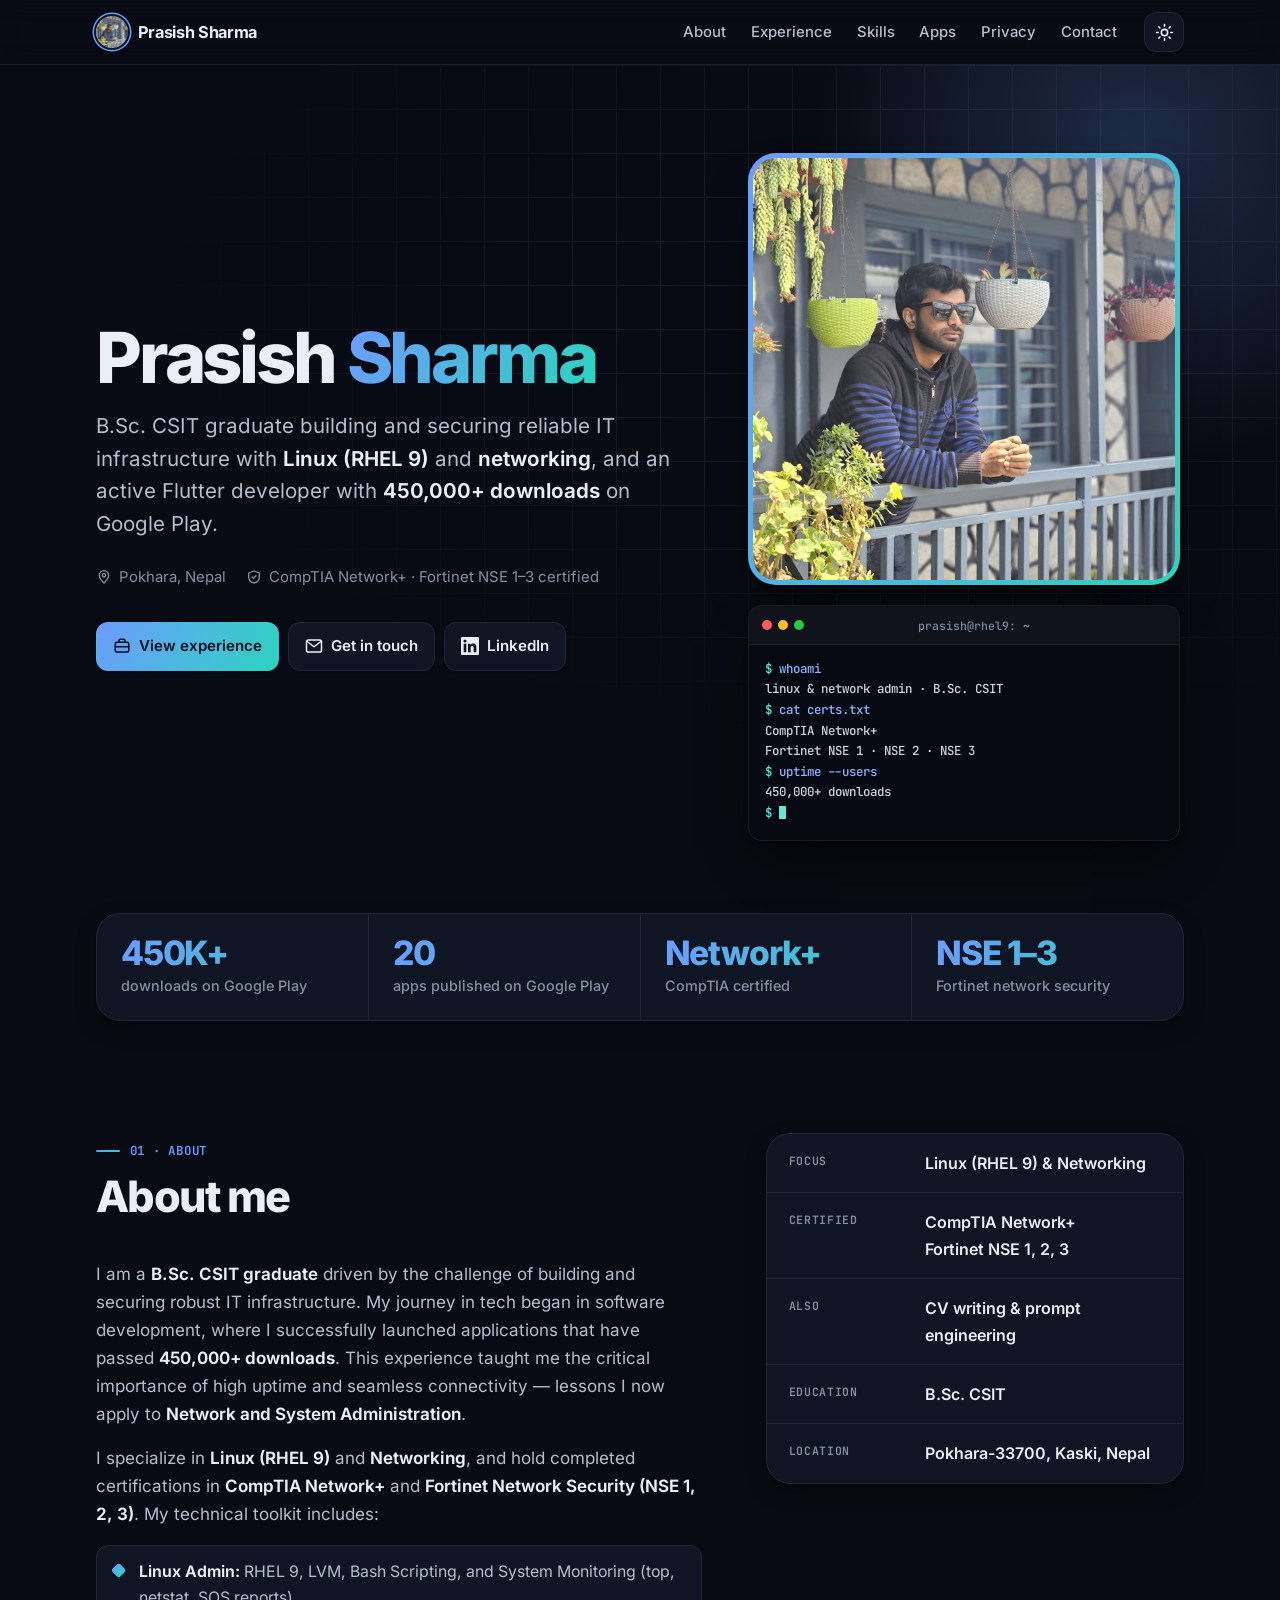
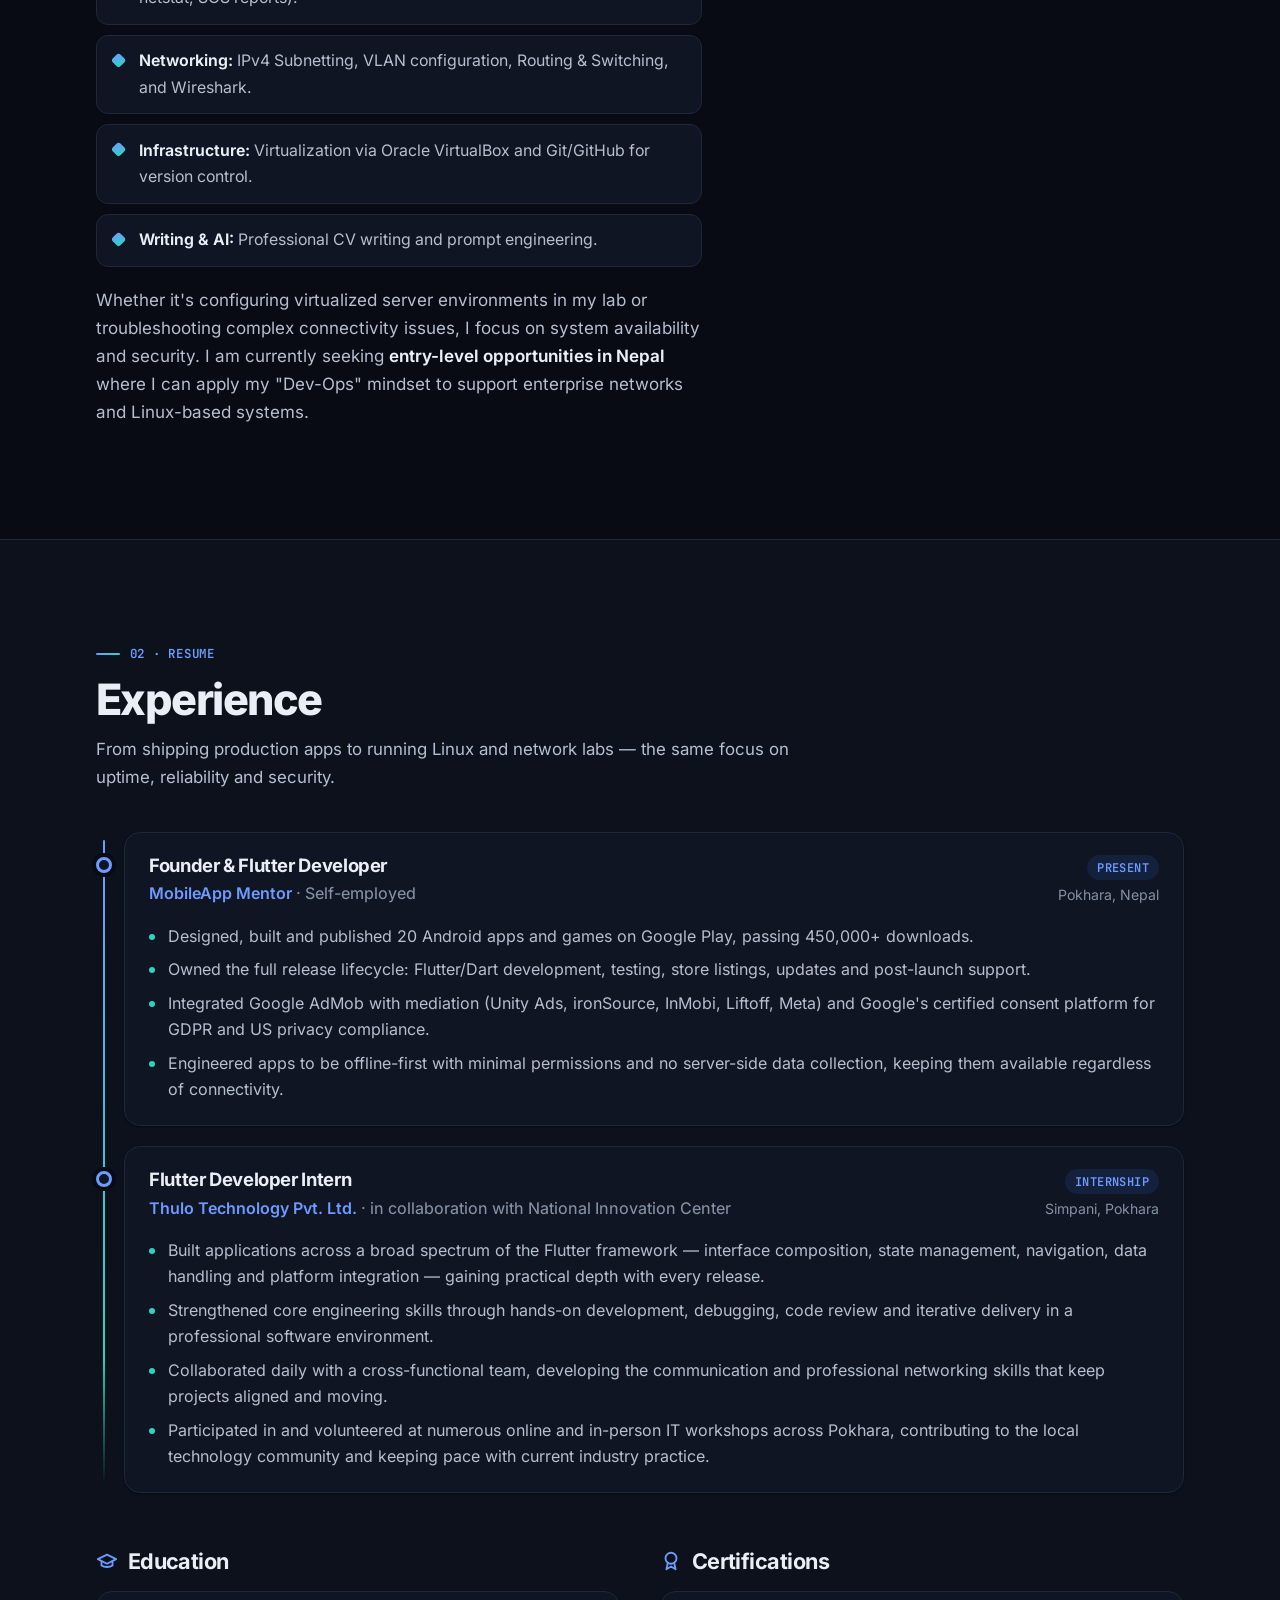
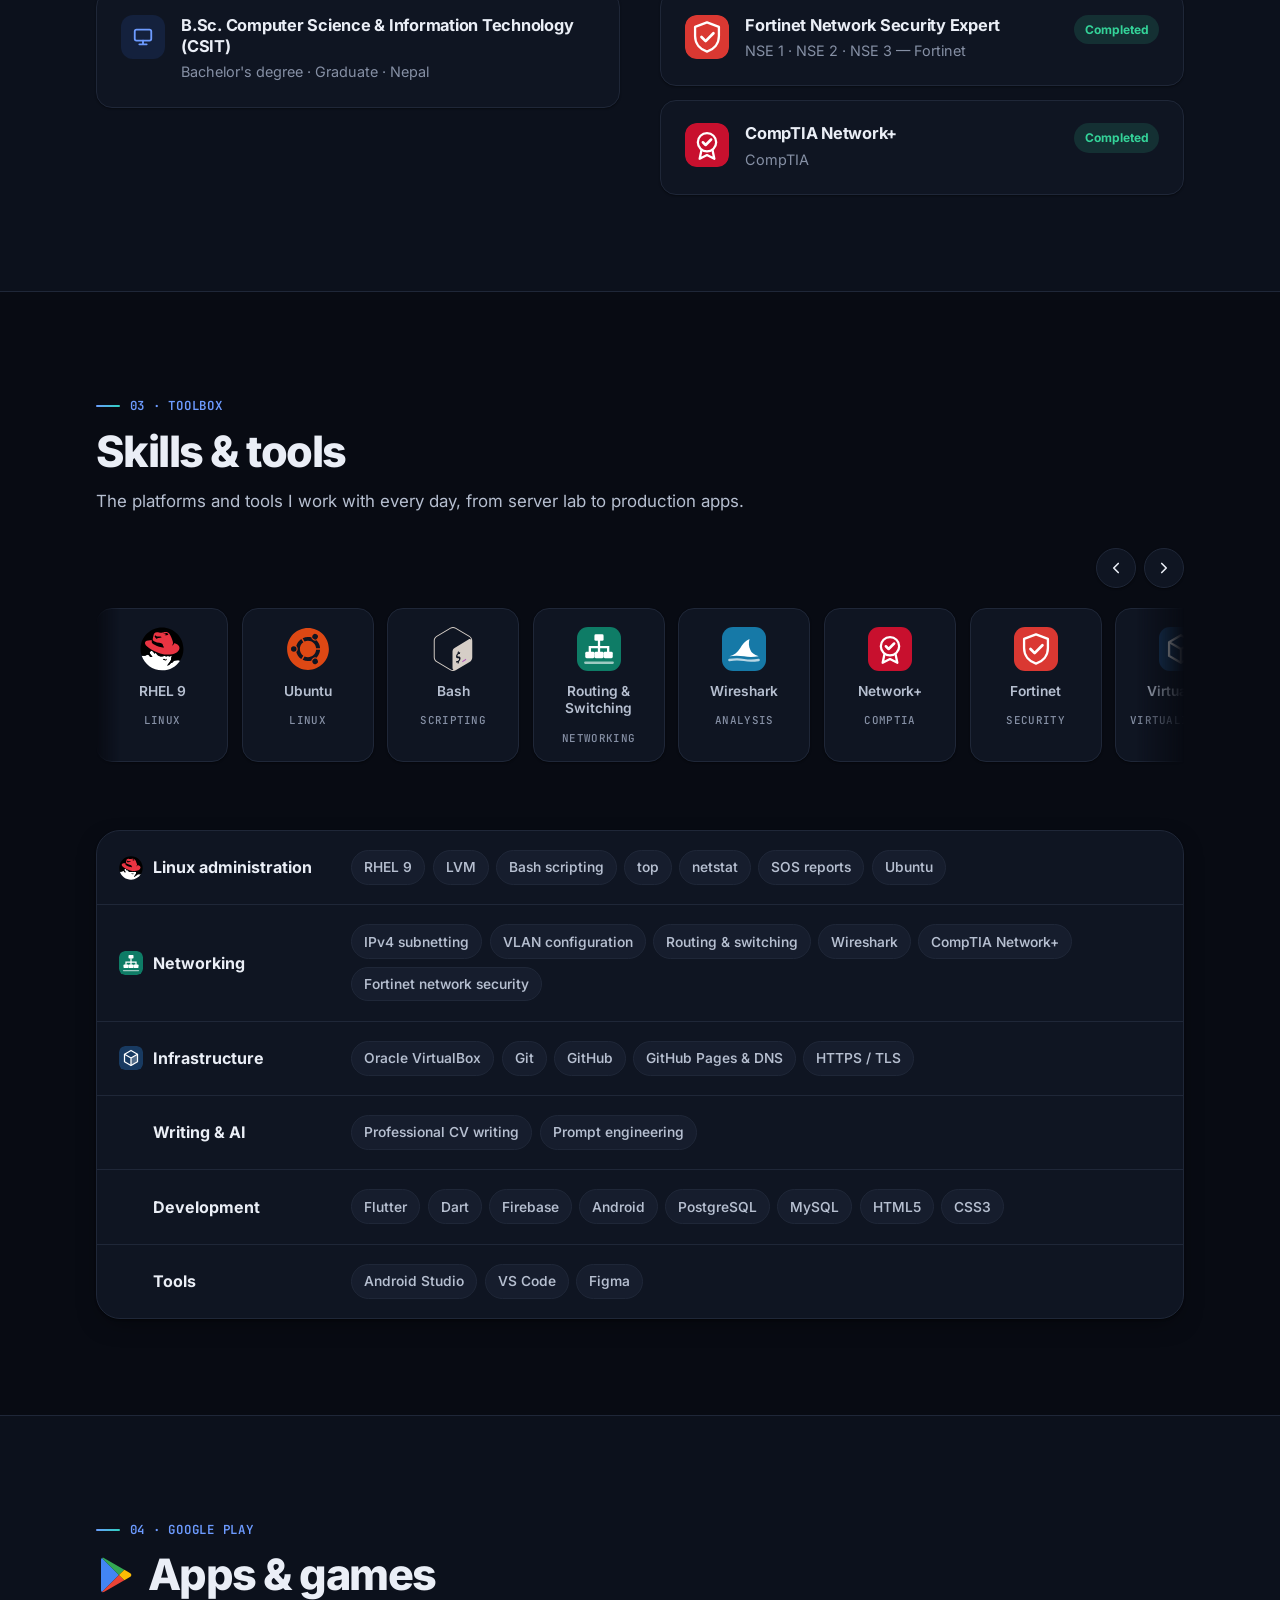
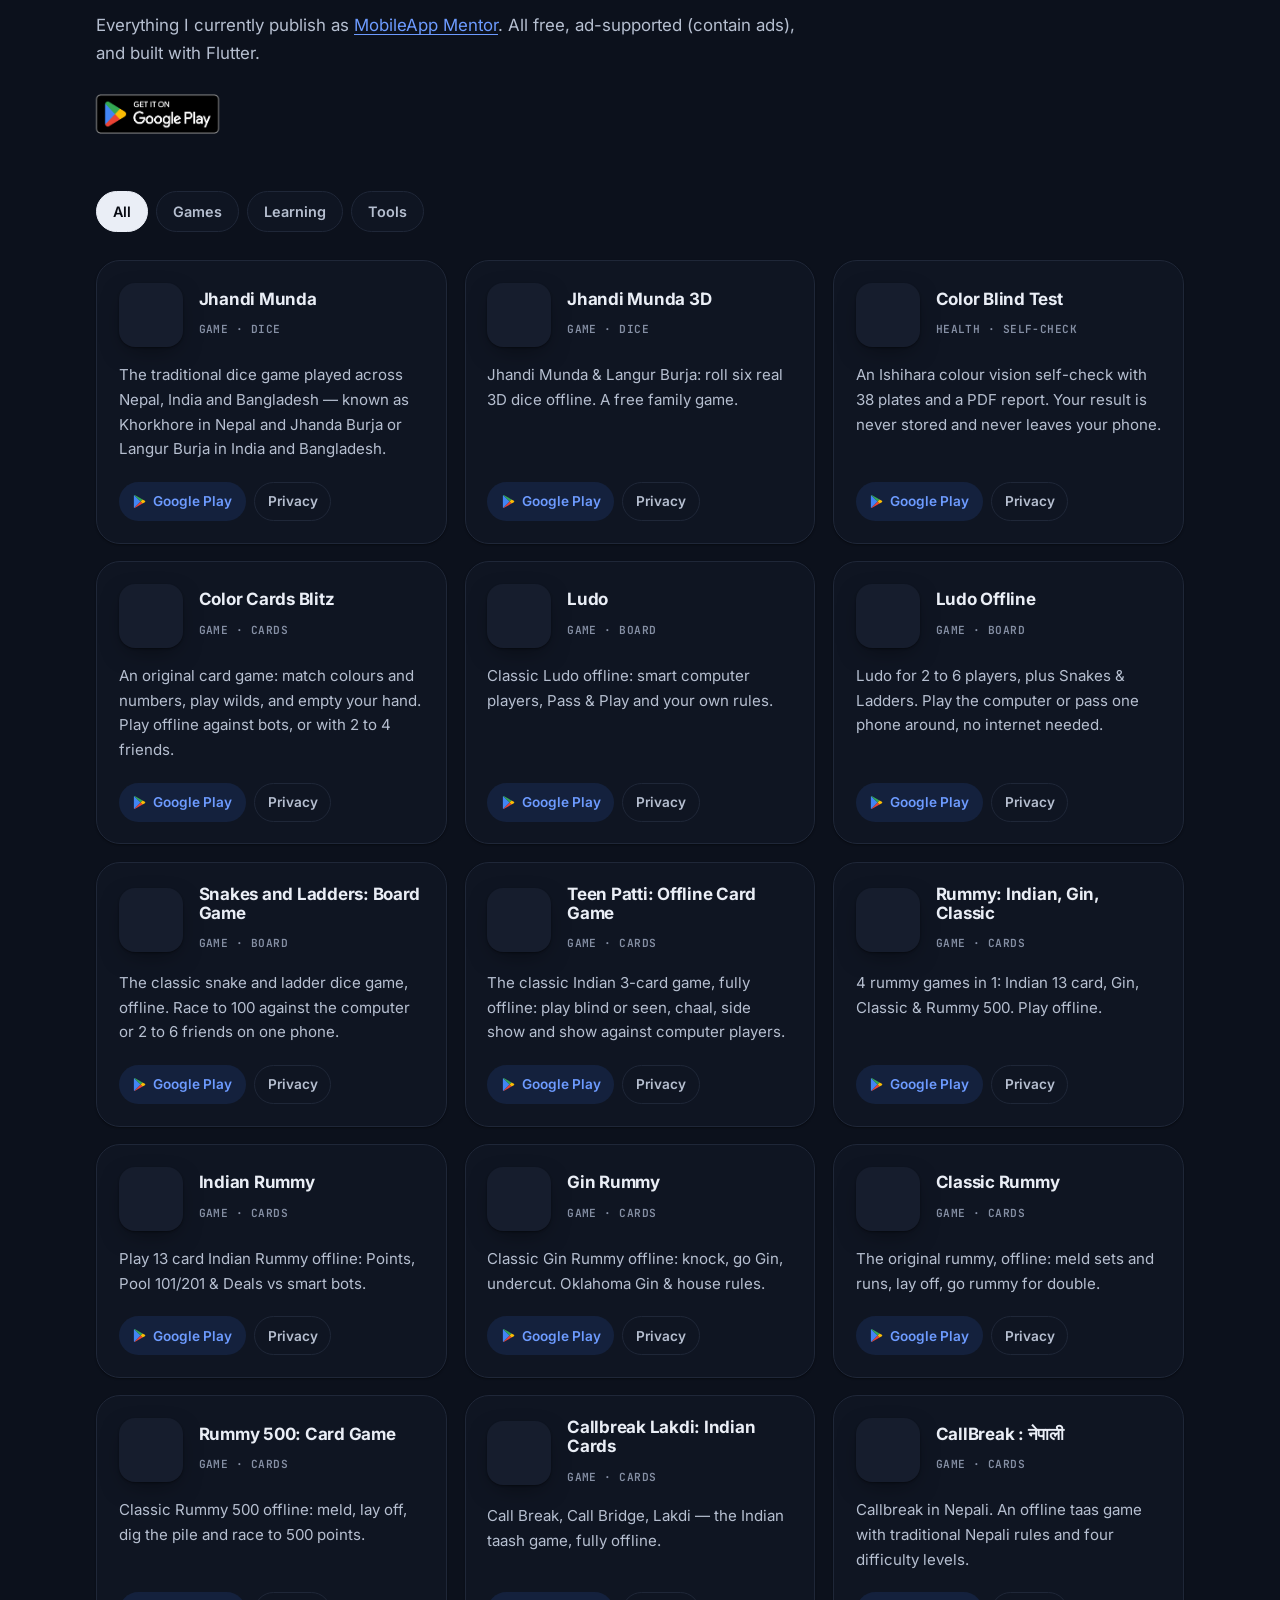
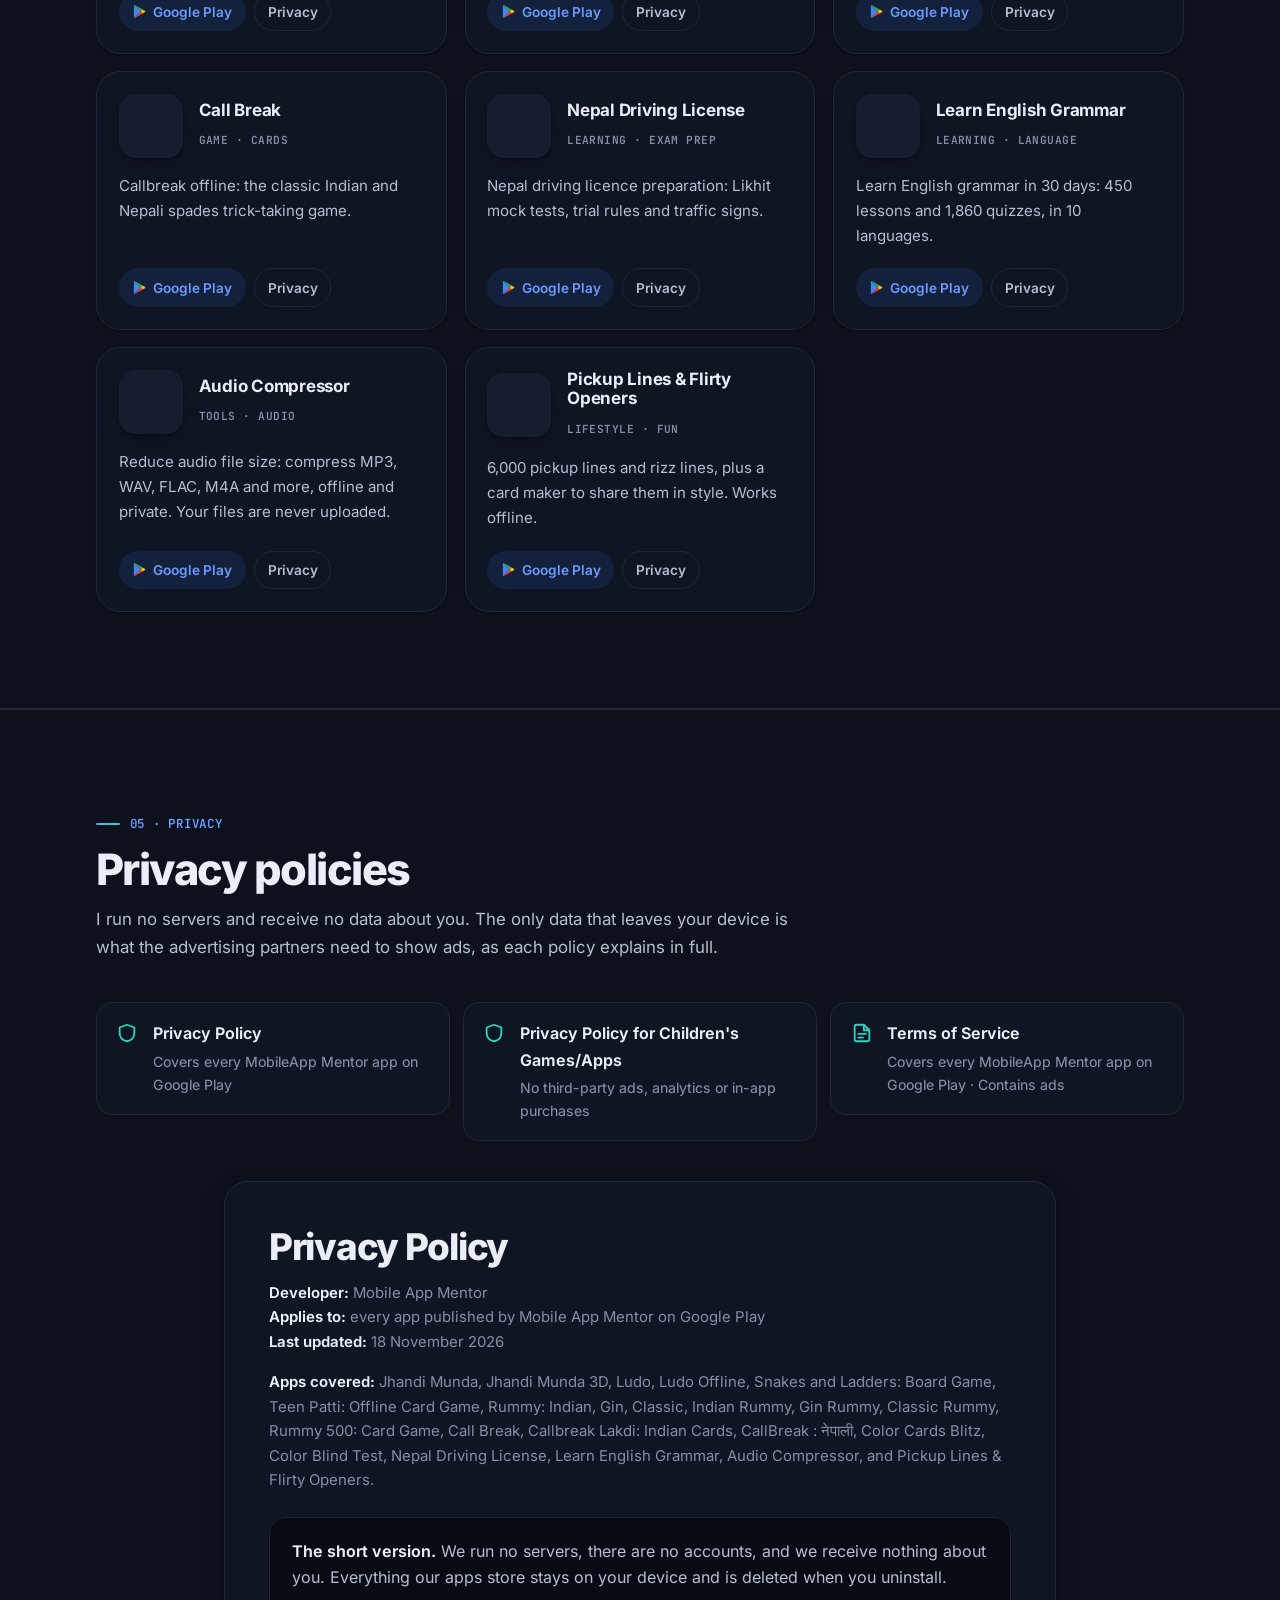
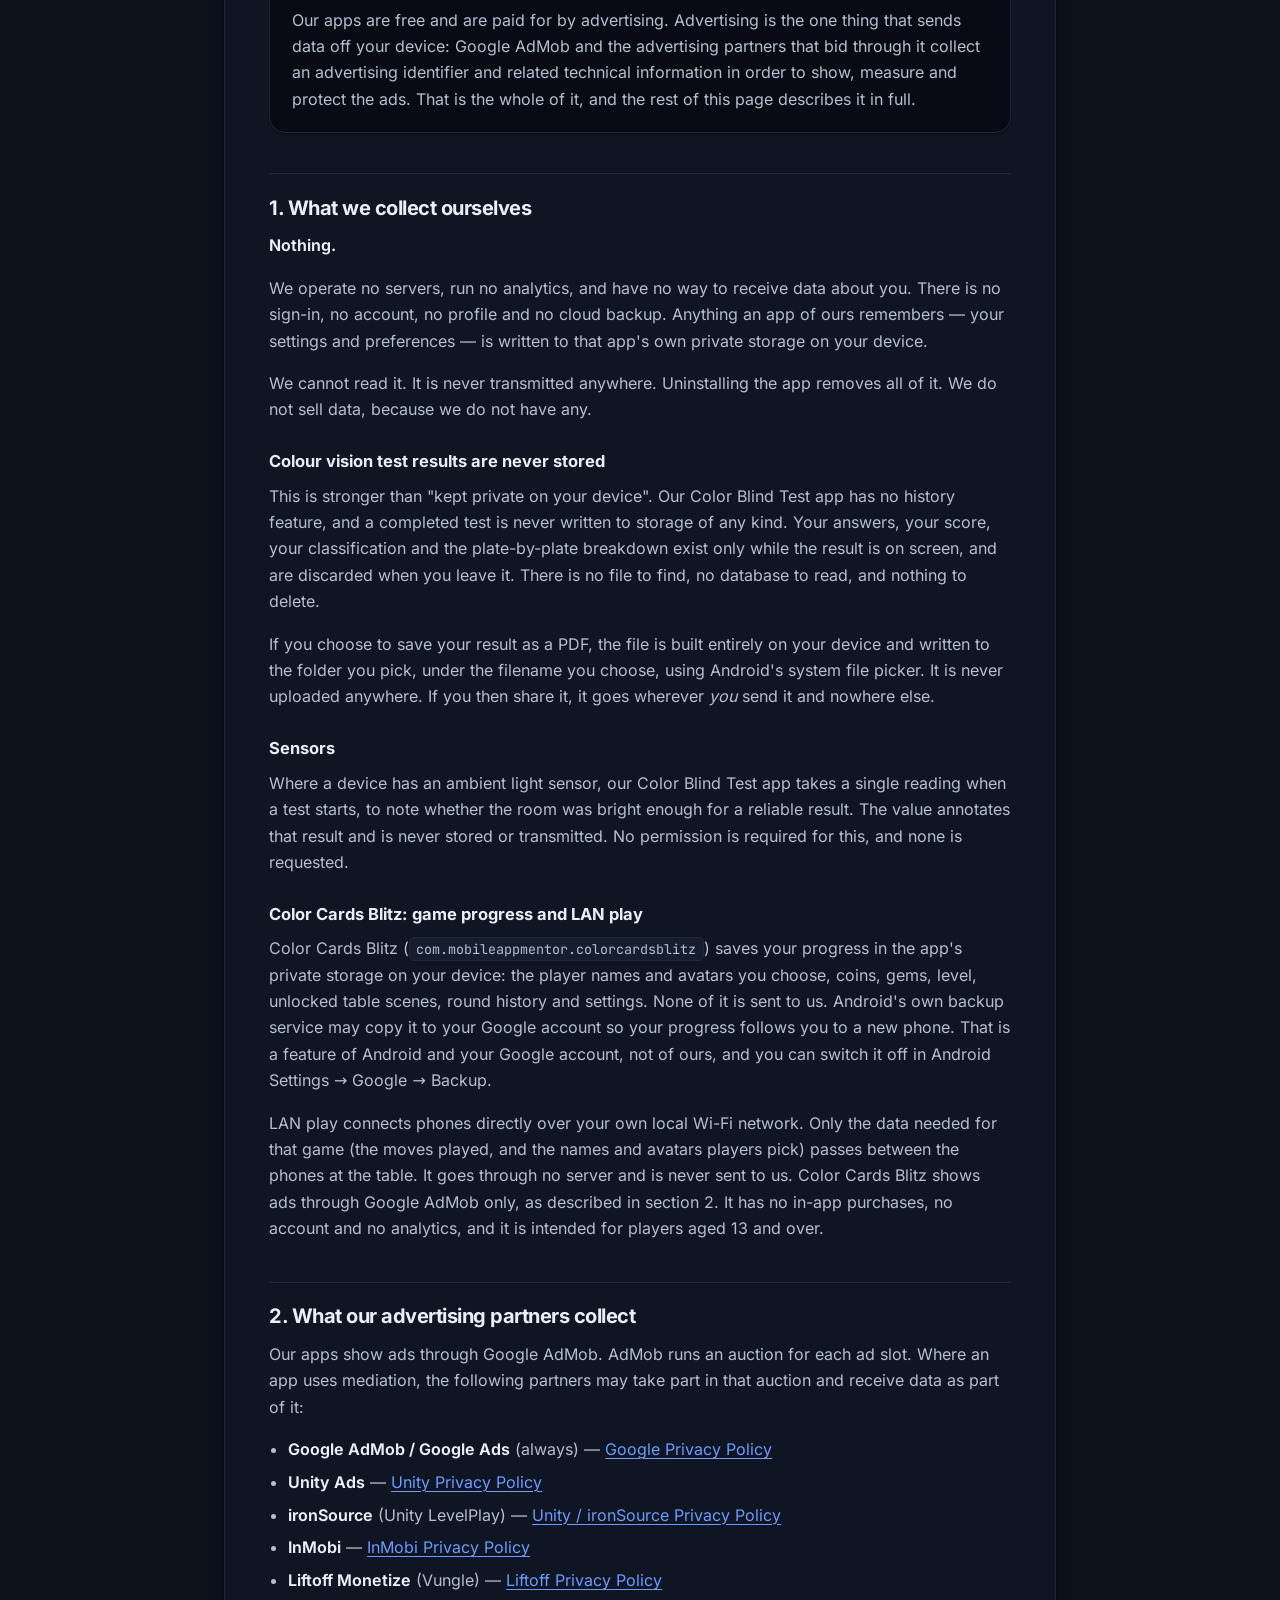
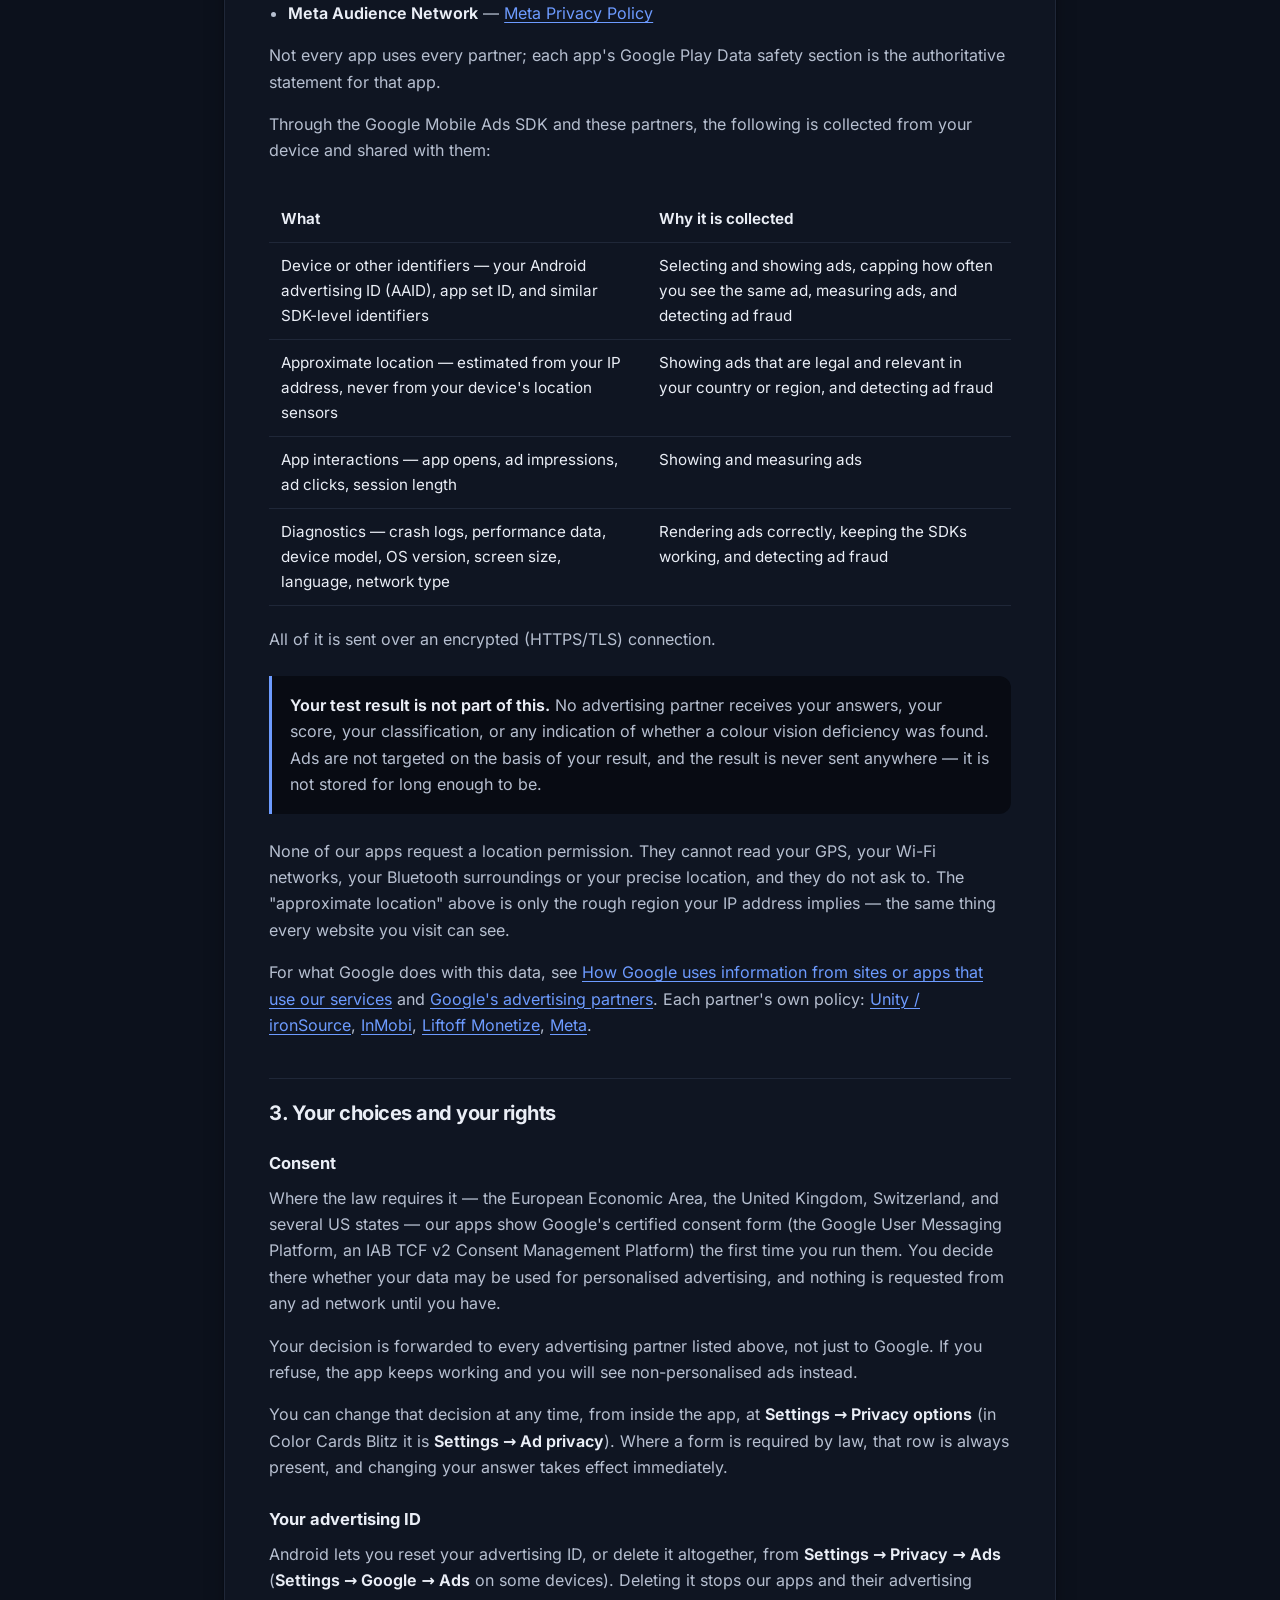
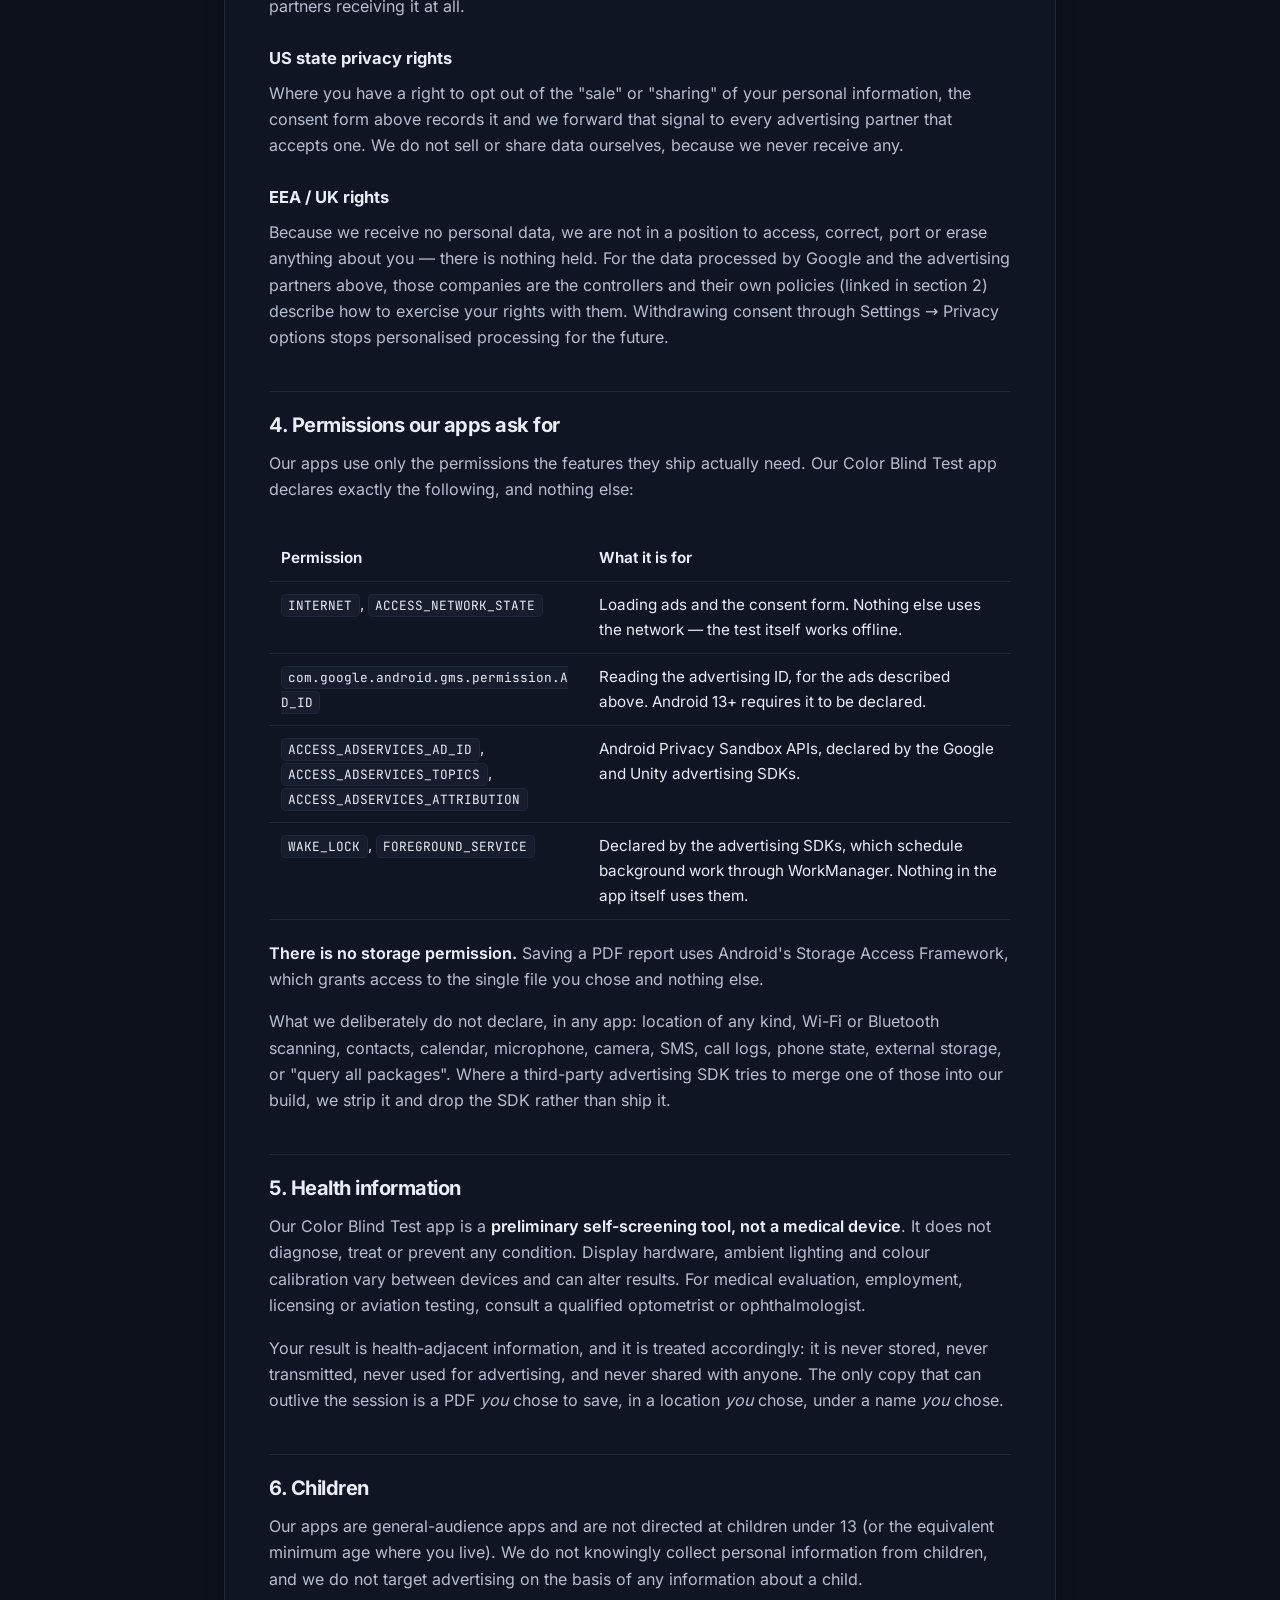
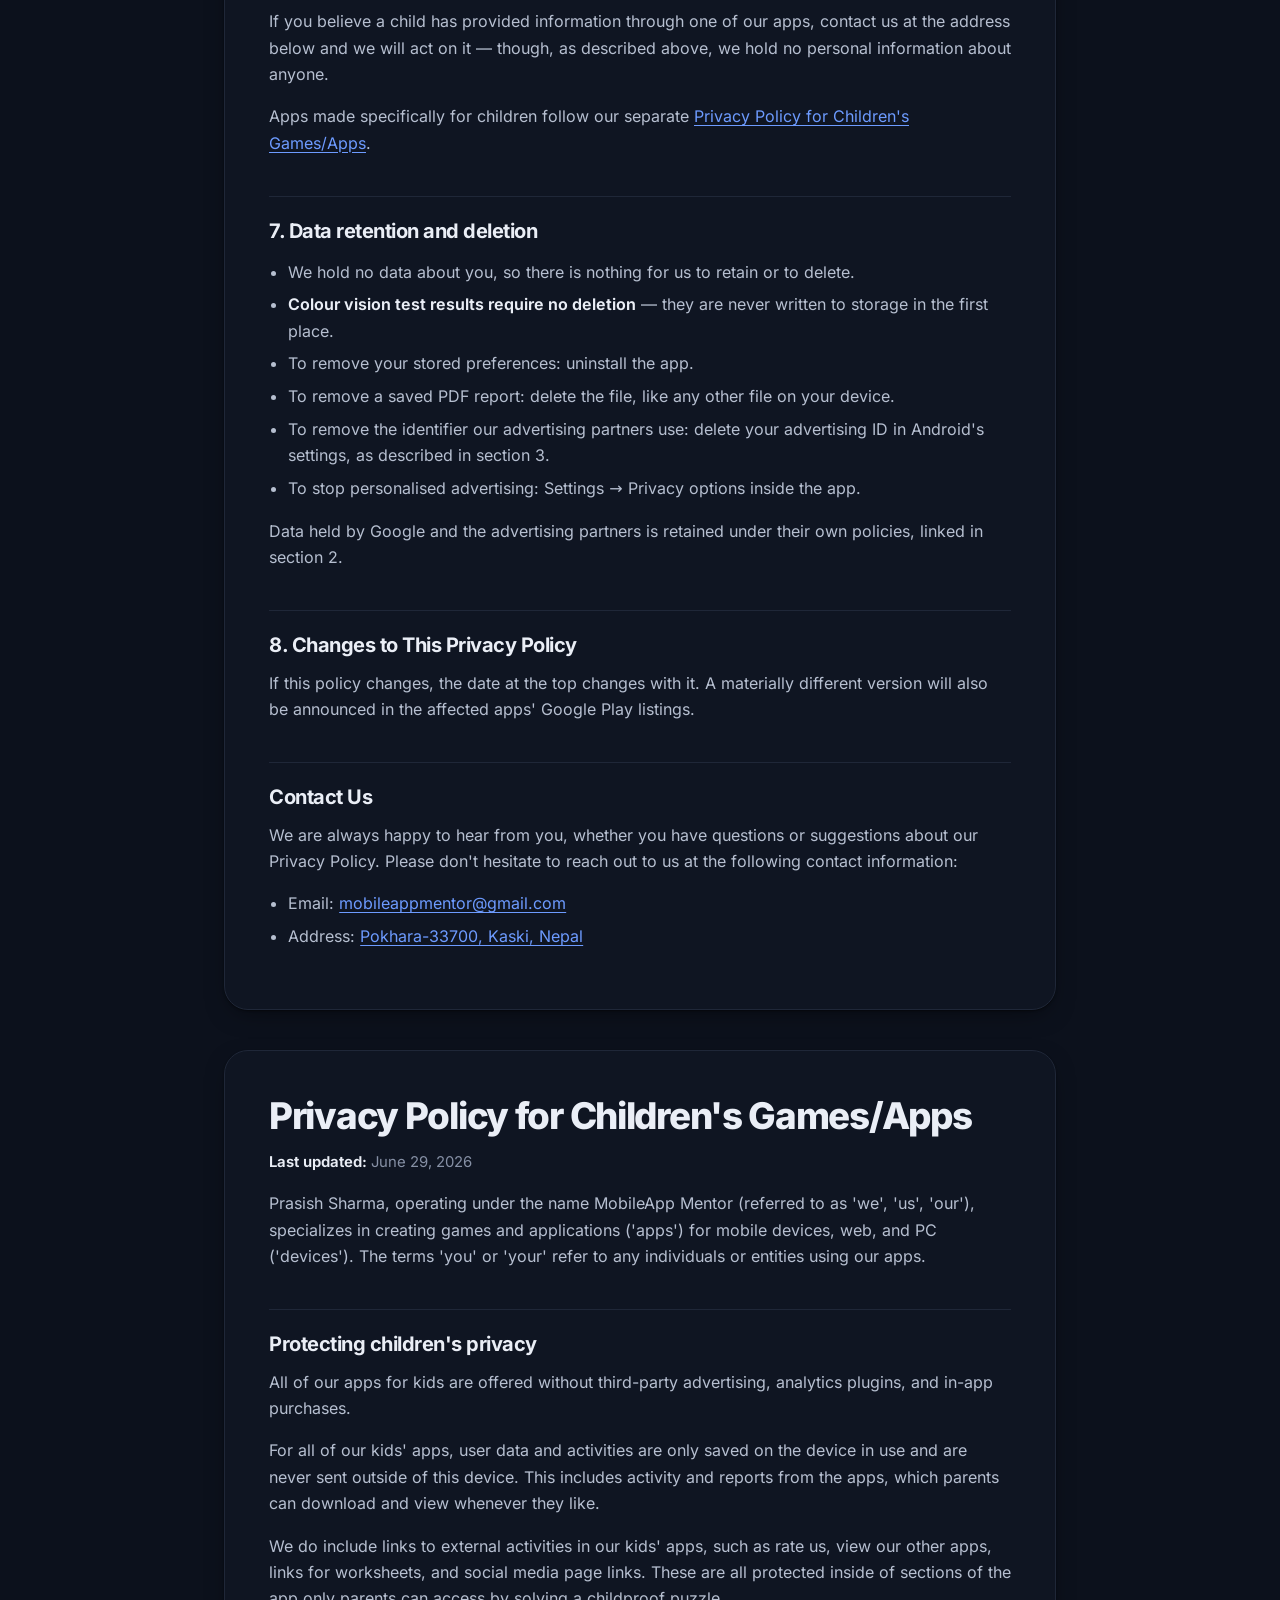
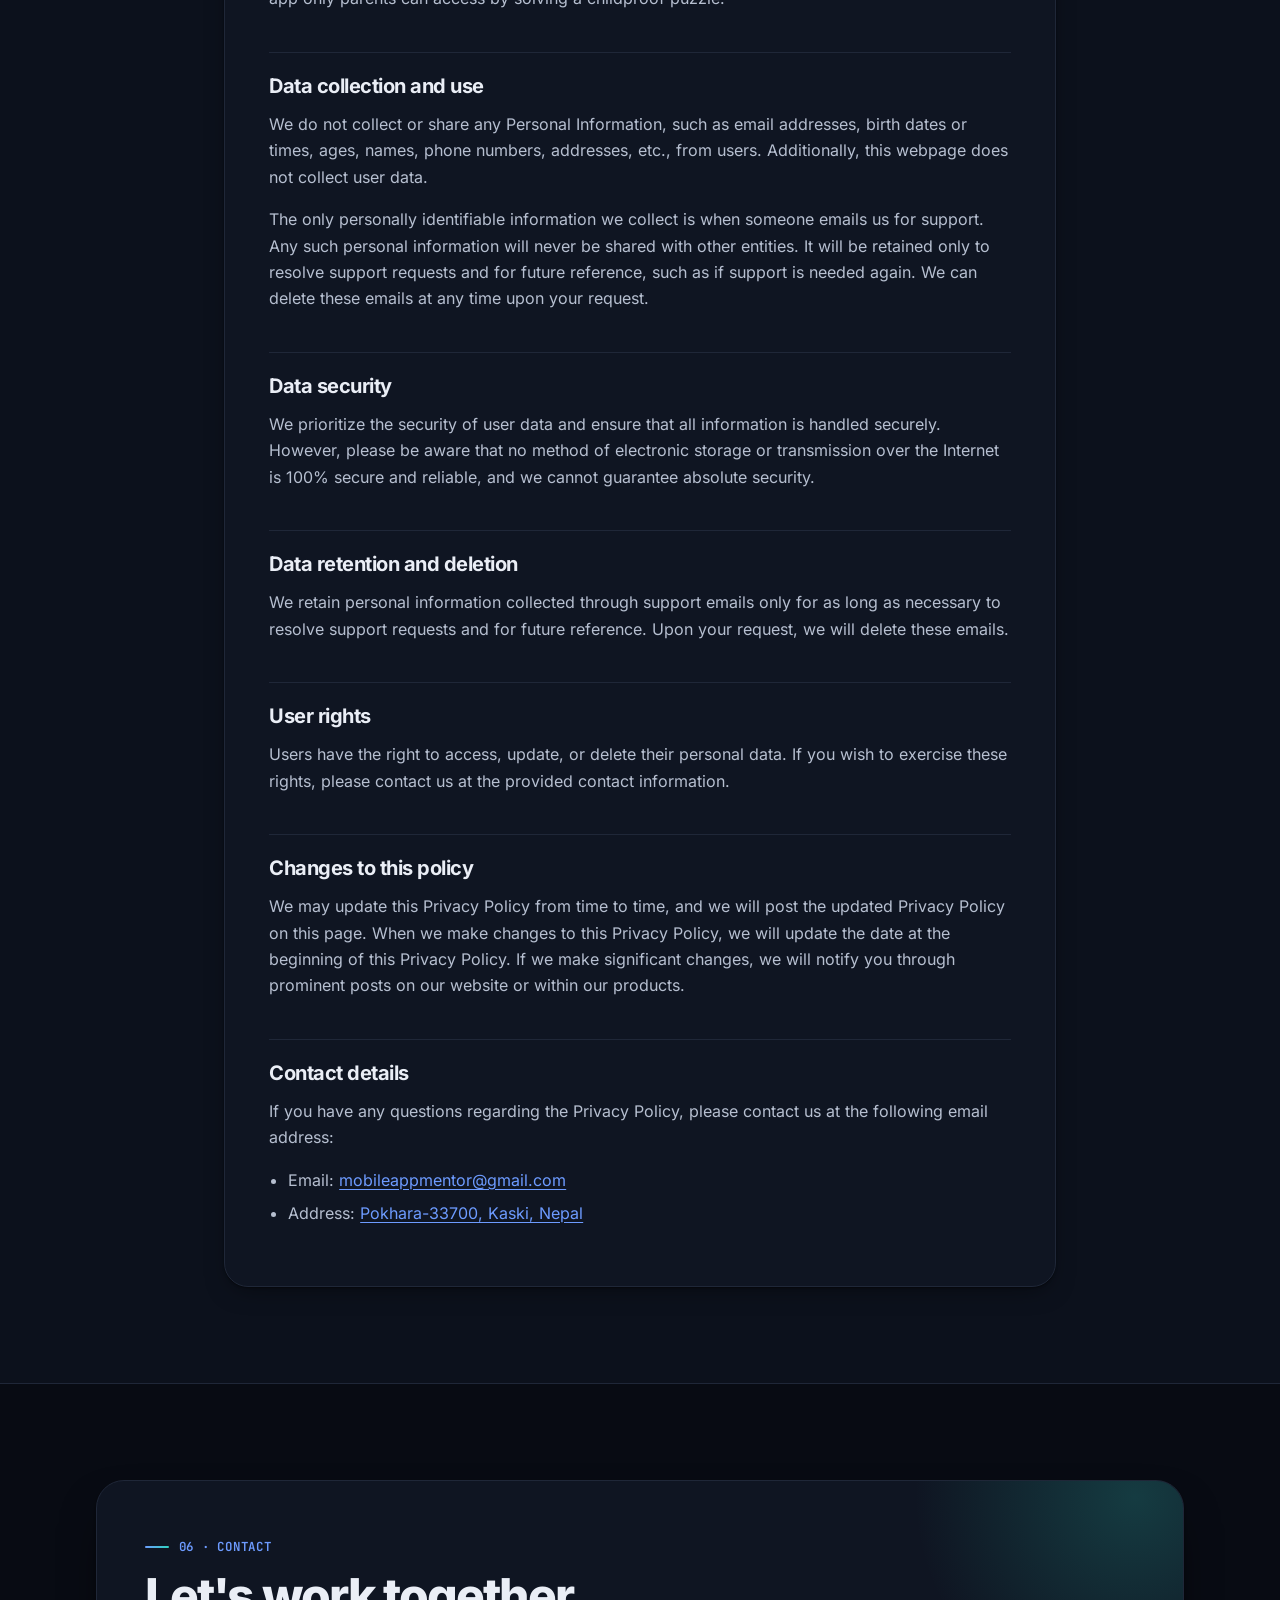
==== commit 4b651d61: "Rename Color Cards Blitz, add new apps, cover all apps in one policy - Rename "Uno: Color Cards Blit" ====
--- a/index.html
+++ b/index.html
@@ -136,7 +136,7 @@
       <div class="wrap">
         <ul>
           <li><b>450K+</b><span>downloads on Google Play</span></li>
-          <li><b>17</b><span>apps published on Google Play</span></li>
+          <li><b>20</b><span>apps published on Google Play</span></li>
           <li><b>Network+</b><span>CompTIA certified</span></li>
           <li><b>NSE 1–3</b><span>Fortinet network security</span></li>
         </ul>
@@ -196,7 +196,7 @@
                 </div>
               </header>
               <ul>
-                <li>Designed, built and published 17 Android apps and games on Google Play, passing 450,000+ downloads.</li>
+                <li>Designed, built and published 20 Android apps and games on Google Play, passing 450,000+ downloads.</li>
                 <li>Owned the full release lifecycle: Flutter/Dart development, testing, store listings, updates and post-launch support.</li>
                 <li>Integrated Google AdMob with mediation (Unity Ads, ironSource, InMobi, Liftoff, Meta) and Google's certified consent platform for GDPR and US privacy compliance.</li>
                 <li>Engineered apps to be offline-first with minimal permissions and no server-side data collection, keeping them available regardless of connectivity.</li>
@@ -408,10 +408,10 @@
 
           <article class="app" data-cat="games">
             <div class="app-top">
-              <img src="assets/img/apps/colorcardsblitz.webp" alt="" width="64" height="64" loading="lazy">
-              <div><h3>Uno: Color Cards Blitz</h3><span class="tag">Game · Cards</span></div>
-            </div>
-            <p>A classic shedding card game you can play offline: match colour, number or symbol, play action and wild cards, and call your last card.</p>
+              <img src="assets/img/apps/colorcardsblitz.png" alt="" width="64" height="64" loading="lazy">
+              <div><h3>Color Cards Blitz</h3><span class="tag">Game · Cards</span></div>
+            </div>
+            <p>An original card game: match colours and numbers, play wilds, and empty your hand. Play offline against bots, or with 2 to 4 friends.</p>
             <div class="app-links">
               <a href="https://play.google.com/store/apps/details?id=com.mobileappmentor.colorcardsblitz" target="_blank" rel="noopener noreferrer"><img class="play-ico" src="assets/img/google-play.svg" alt="" width="16" height="16">Google Play</a>
               <a href="#privacy_policy">Privacy</a>
@@ -432,6 +432,42 @@
 
           <article class="app" data-cat="games">
             <div class="app-top">
+              <img src="assets/img/apps/ludo_offline.webp" alt="" width="64" height="64" loading="lazy">
+              <div><h3>Ludo Offline</h3><span class="tag">Game · Board</span></div>
+            </div>
+            <p>Ludo for 2 to 6 players, plus Snakes &amp; Ladders. Play the computer or pass one phone around, no internet needed.</p>
+            <div class="app-links">
+              <a href="https://play.google.com/store/apps/details?id=com.mobileappmentor.ludo_offline" target="_blank" rel="noopener noreferrer"><img class="play-ico" src="assets/img/google-play.svg" alt="" width="16" height="16">Google Play</a>
+              <a href="#privacy_policy">Privacy</a>
+            </div>
+          </article>
+
+          <article class="app" data-cat="games">
+            <div class="app-top">
+              <img src="assets/img/apps/snakes_and_ladders.webp" alt="" width="64" height="64" loading="lazy">
+              <div><h3>Snakes and Ladders: Board Game</h3><span class="tag">Game · Board</span></div>
+            </div>
+            <p>The classic snake and ladder dice game, offline. Race to 100 against the computer or 2 to 6 friends on one phone.</p>
+            <div class="app-links">
+              <a href="https://play.google.com/store/apps/details?id=com.mobileappmentor.snakes_and_ladders" target="_blank" rel="noopener noreferrer"><img class="play-ico" src="assets/img/google-play.svg" alt="" width="16" height="16">Google Play</a>
+              <a href="#privacy_policy">Privacy</a>
+            </div>
+          </article>
+
+          <article class="app" data-cat="games">
+            <div class="app-top">
+              <img src="assets/img/apps/teenpatti.webp" alt="" width="64" height="64" loading="lazy">
+              <div><h3>Teen Patti: Offline Card Game</h3><span class="tag">Game · Cards</span></div>
+            </div>
+            <p>The classic Indian 3-card game, fully offline: play blind or seen, chaal, side show and show against computer players.</p>
+            <div class="app-links">
+              <a href="https://play.google.com/store/apps/details?id=com.mobileappmentor.teenpatti" target="_blank" rel="noopener noreferrer"><img class="play-ico" src="assets/img/google-play.svg" alt="" width="16" height="16">Google Play</a>
+              <a href="#privacy_policy">Privacy</a>
+            </div>
+          </article>
+
+          <article class="app" data-cat="games">
+            <div class="app-top">
               <img src="assets/img/apps/complete_rummy_game.webp" alt="" width="64" height="64" loading="lazy">
               <div><h3>Rummy: Indian, Gin, Classic</h3><span class="tag">Game · Cards</span></div>
             </div>
@@ -555,7 +591,7 @@
               <img src="assets/img/apps/easy_compress_audio.webp" alt="" width="64" height="64" loading="lazy">
               <div><h3>Audio Compressor</h3><span class="tag">Tools · Audio</span></div>
             </div>
-            <p>Compress audio and reduce file size — MP3, AAC, M4A and more — right on your phone.</p>
+            <p>Reduce audio file size: compress MP3, WAV, FLAC, M4A and more, offline and private. Your files are never uploaded.</p>
             <div class="app-links">
               <a href="https://play.google.com/store/apps/details?id=com.mobileappmentor.easy_compress_audio" target="_blank" rel="noopener noreferrer"><img class="play-ico" src="assets/img/google-play.svg" alt="" width="16" height="16">Google Play</a>
               <a href="#privacy_policy">Privacy</a>
@@ -598,7 +634,9 @@
     
         <p class="meta"><strong>Developer:</strong> Mobile App Mentor<br>
         <strong>Applies to:</strong> every app published by Mobile App Mentor on Google Play<br>
-        <strong>Last updated:</strong> 22 September 2026</p>
+        <strong>Last updated:</strong> 18 November 2026</p>
+
+        <p class="meta"><strong>Apps covered:</strong> Jhandi Munda, Jhandi Munda 3D, Ludo, Ludo Offline, Snakes and Ladders: Board Game, Teen Patti: Offline Card Game, Rummy: Indian, Gin, Classic, Indian Rummy, Gin Rummy, Classic Rummy, Rummy 500: Card Game, Call Break, Callbreak Lakdi: Indian Cards, <span lang="ne">CallBreak : नेपाली</span>, Color Cards Blitz, Color Blind Test, Nepal Driving License, Learn English Grammar, Audio Compressor, and Pickup Lines &amp; Flirty Openers.</p>
     
         <div class="lede-box">
           <p><strong>The short version.</strong> We run no servers, there are no accounts, and we receive nothing about you. Everything our apps store stays on your device and is deleted when you uninstall.</p>
@@ -616,7 +654,11 @@
     
         <h4>Sensors</h4>
         <p>Where a device has an ambient light sensor, our Color Blind Test app takes a single reading when a test starts, to note whether the room was bright enough for a reliable result. The value annotates that result and is never stored or transmitted. No permission is required for this, and none is requested.</p>
-    
+
+        <h4 id="color-cards-blitz">Color Cards Blitz: game progress and LAN play</h4>
+        <p>Color Cards Blitz (<code>com.mobileappmentor.colorcardsblitz</code>) saves your progress in the app's private storage on your device: the player names and avatars you choose, coins, gems, level, unlocked table scenes, round history and settings. None of it is sent to us. Android's own backup service may copy it to your Google account so your progress follows you to a new phone. That is a feature of Android and your Google account, not of ours, and you can switch it off in Android Settings → Google → Backup.</p>
+        <p>LAN play connects phones directly over your own local Wi-Fi network. Only the data needed for that game (the moves played, and the names and avatars players pick) passes between the phones at the table. It goes through no server and is never sent to us. Color Cards Blitz shows ads through Google AdMob only, as described in section 2. It has no in-app purchases, no account and no analytics, and it is intended for players aged 13 and over.</p>
+
         <h3 id="partners">2. What our advertising partners collect</h3>
         <p>Our apps show ads through Google AdMob. AdMob runs an auction for each ad slot. Where an app uses mediation, the following partners may take part in that auction and receive data as part of it:</p>
         <ul>
@@ -667,7 +709,7 @@
         <h4>Consent</h4>
         <p>Where the law requires it — the European Economic Area, the United Kingdom, Switzerland, and several US states — our apps show Google's certified consent form (the Google User Messaging Platform, an IAB TCF v2 Consent Management Platform) the first time you run them. You decide there whether your data may be used for personalised advertising, and nothing is requested from any ad network until you have.</p>
         <p>Your decision is forwarded to every advertising partner listed above, not just to Google. If you refuse, the app keeps working and you will see non-personalised ads instead.</p>
-        <p>You can change that decision at any time, from inside the app, at <strong>Settings → Privacy options</strong>. Where a form is required by law, that row is always present, and changing your answer takes effect immediately.</p>
+        <p>You can change that decision at any time, from inside the app, at <strong>Settings → Privacy options</strong> (in Color Cards Blitz it is <strong>Settings → Ad privacy</strong>). Where a form is required by law, that row is always present, and changing your answer takes effect immediately.</p>
     
         <h4>Your advertising ID</h4>
         <p>Android lets you reset your advertising ID, or delete it altogether, from <strong>Settings → Privacy → Ads</strong> (<strong>Settings → Google → Ads</strong> on some devices). Deleting it stops our apps and their advertising partners receiving it at all.</p>
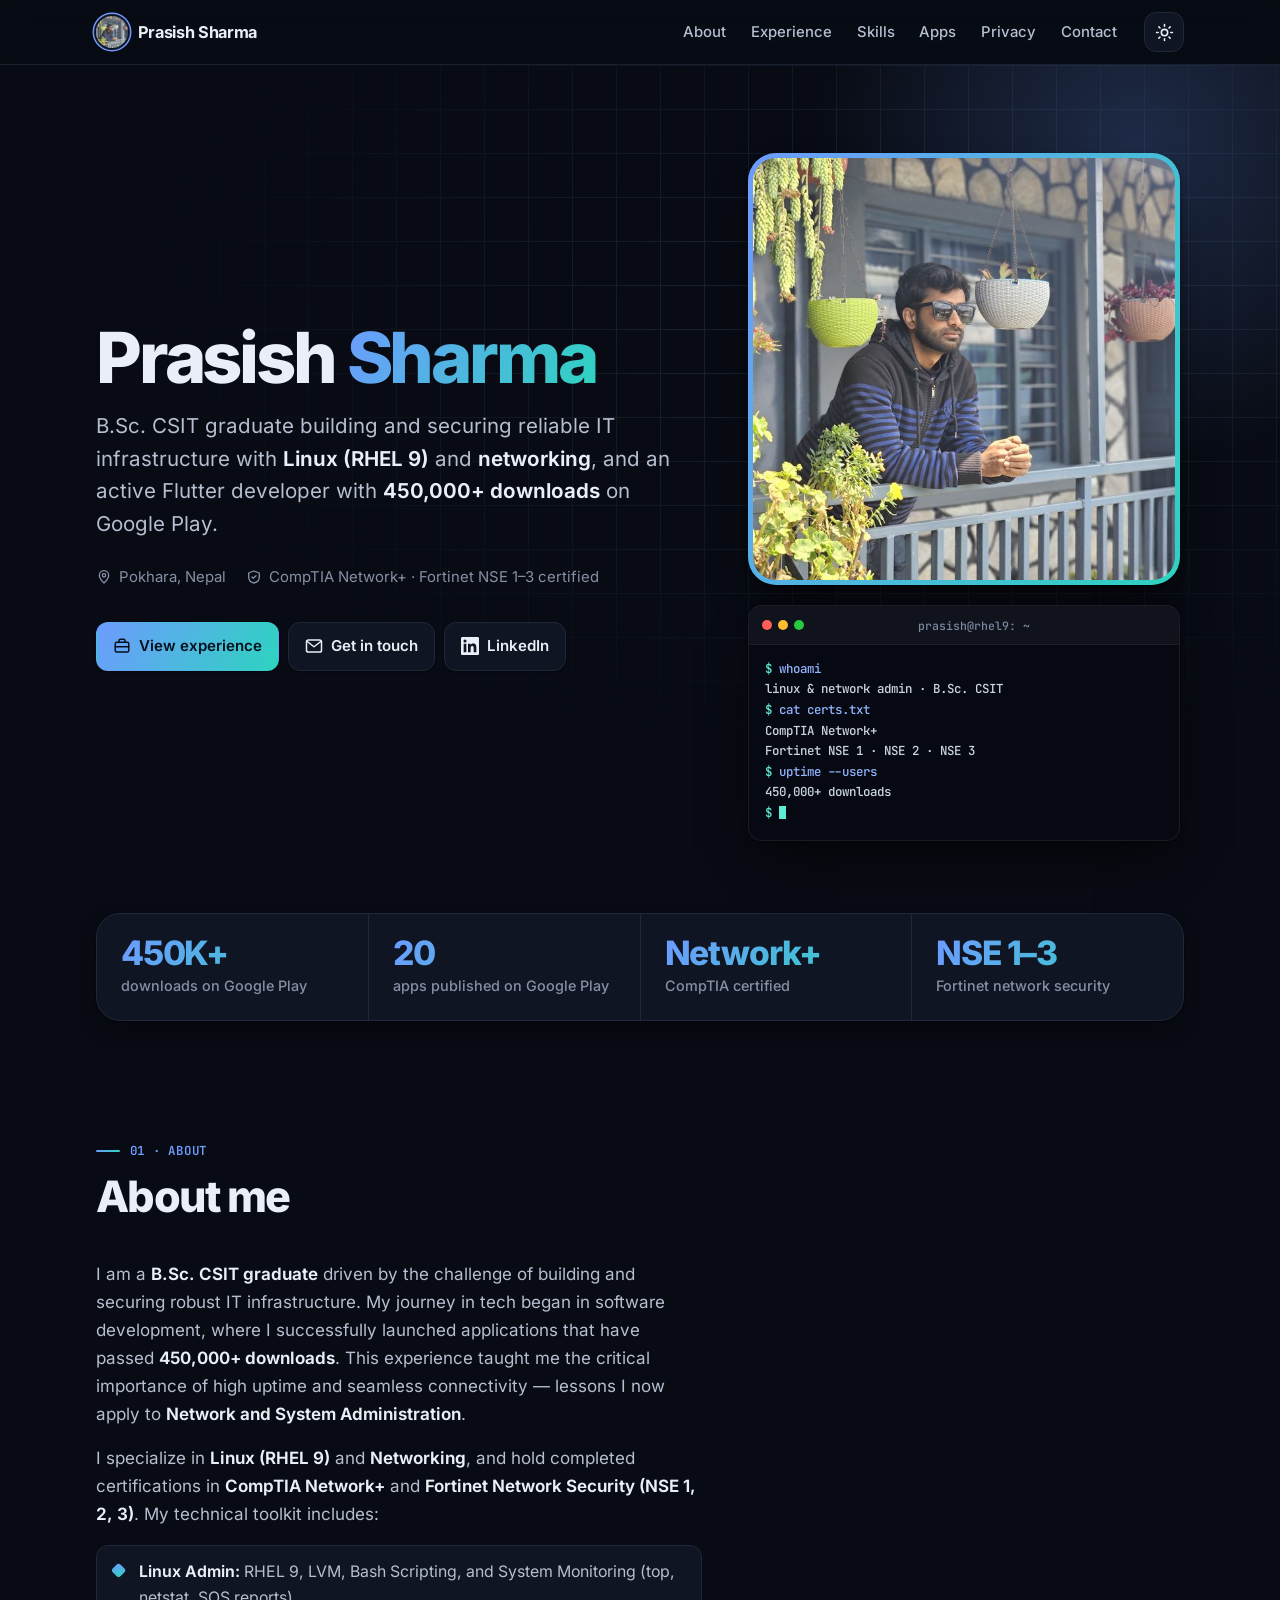
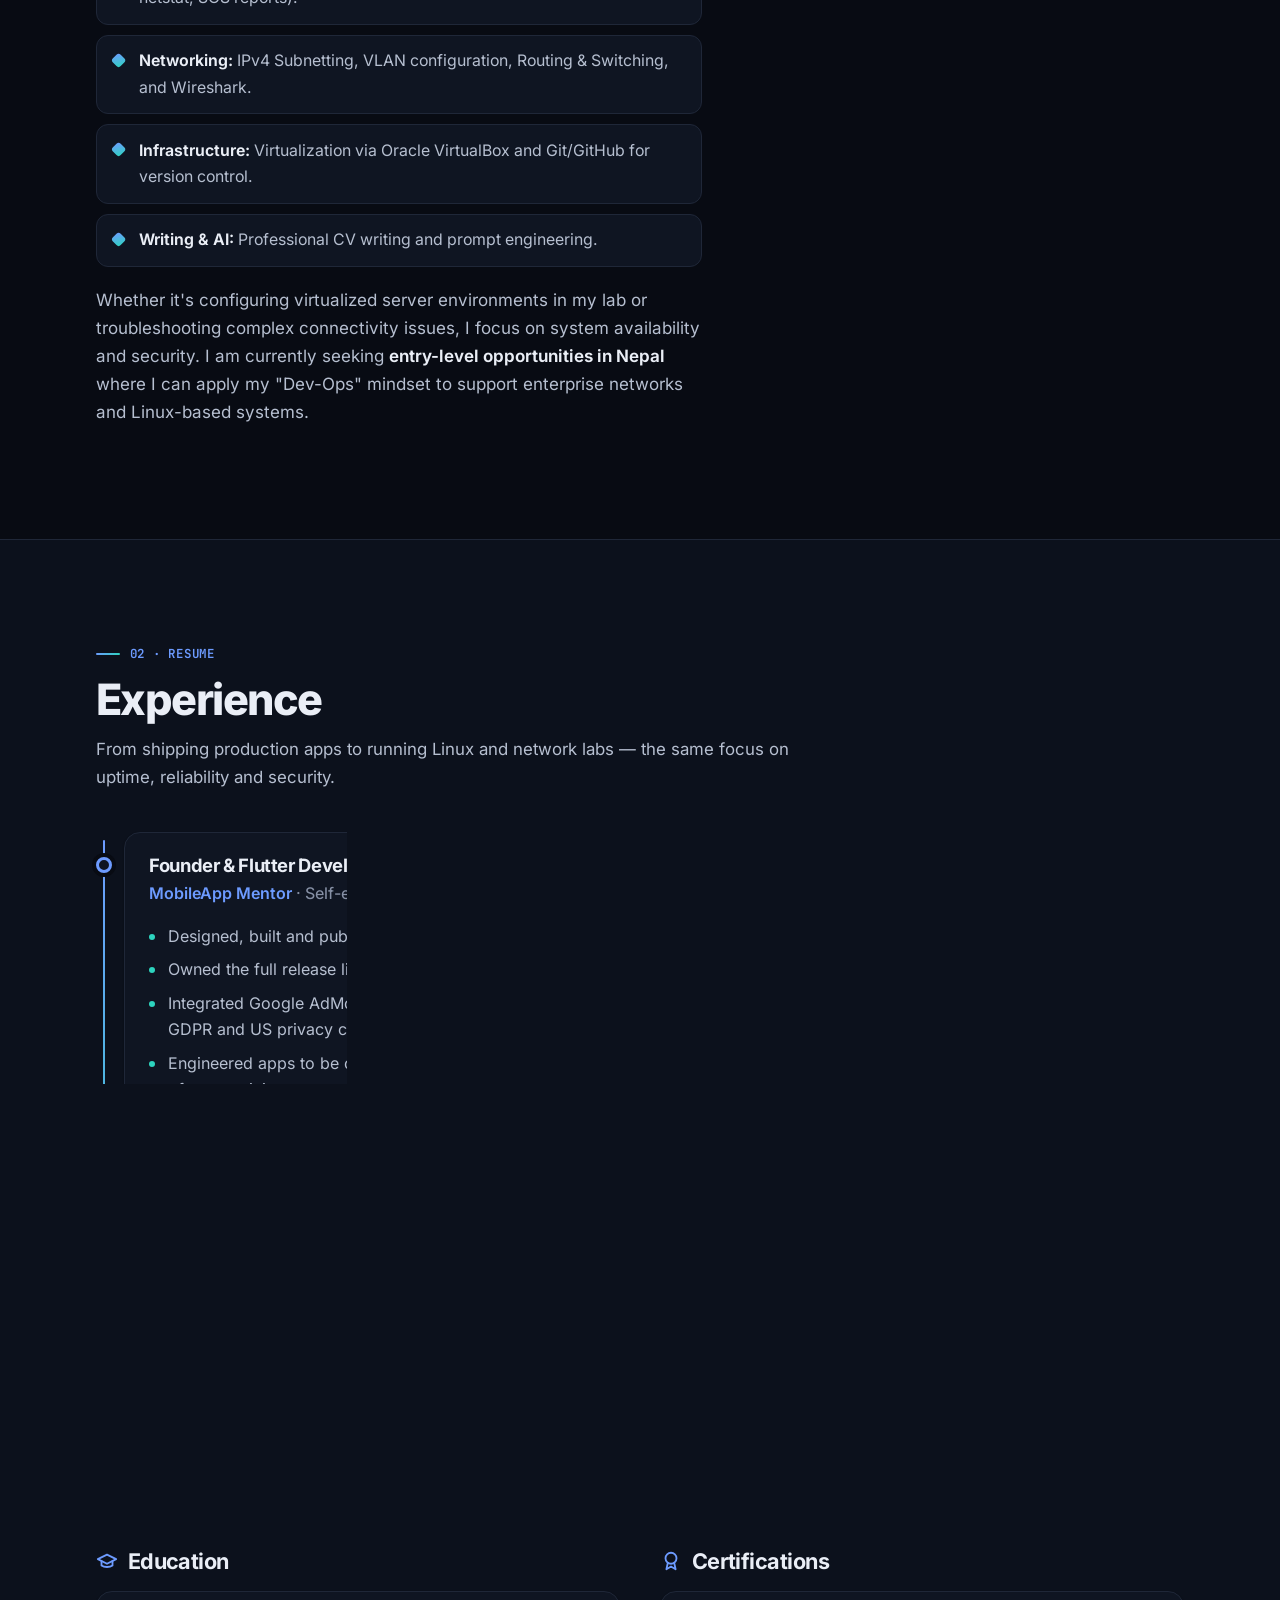
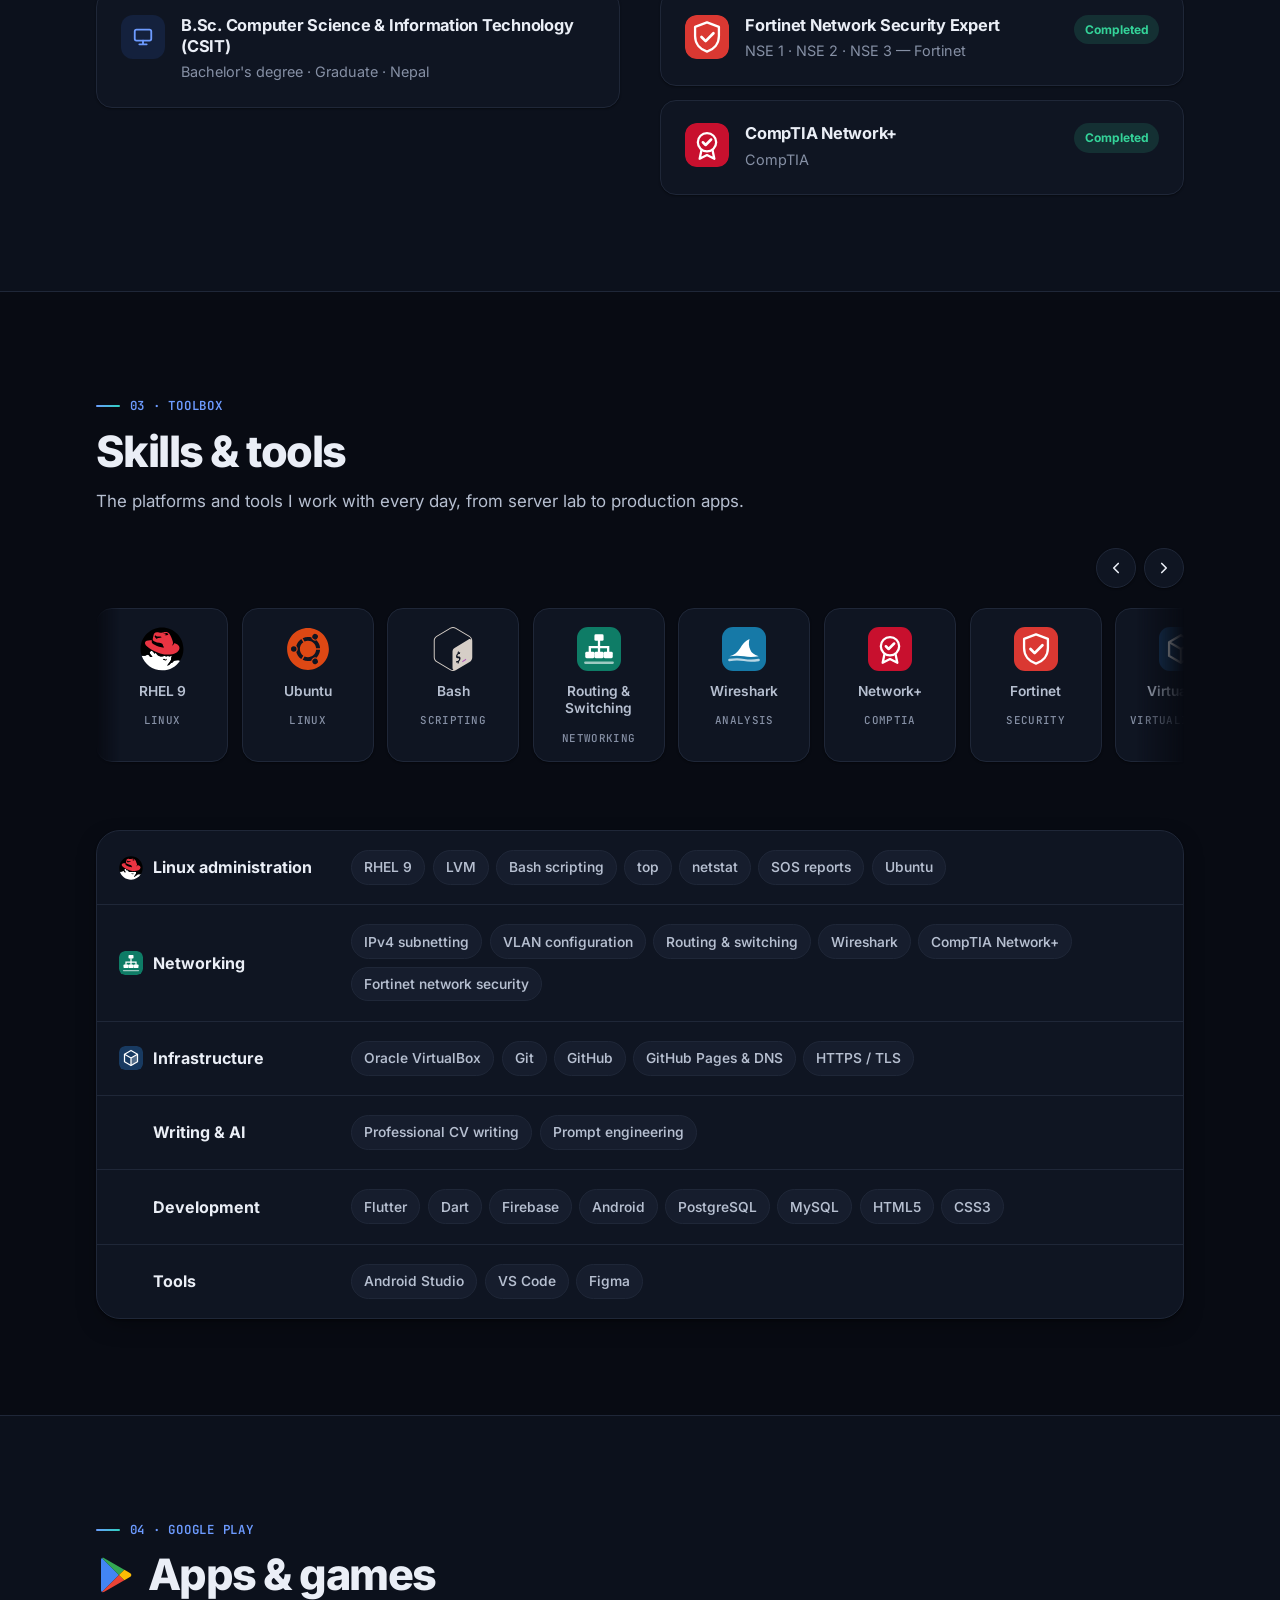
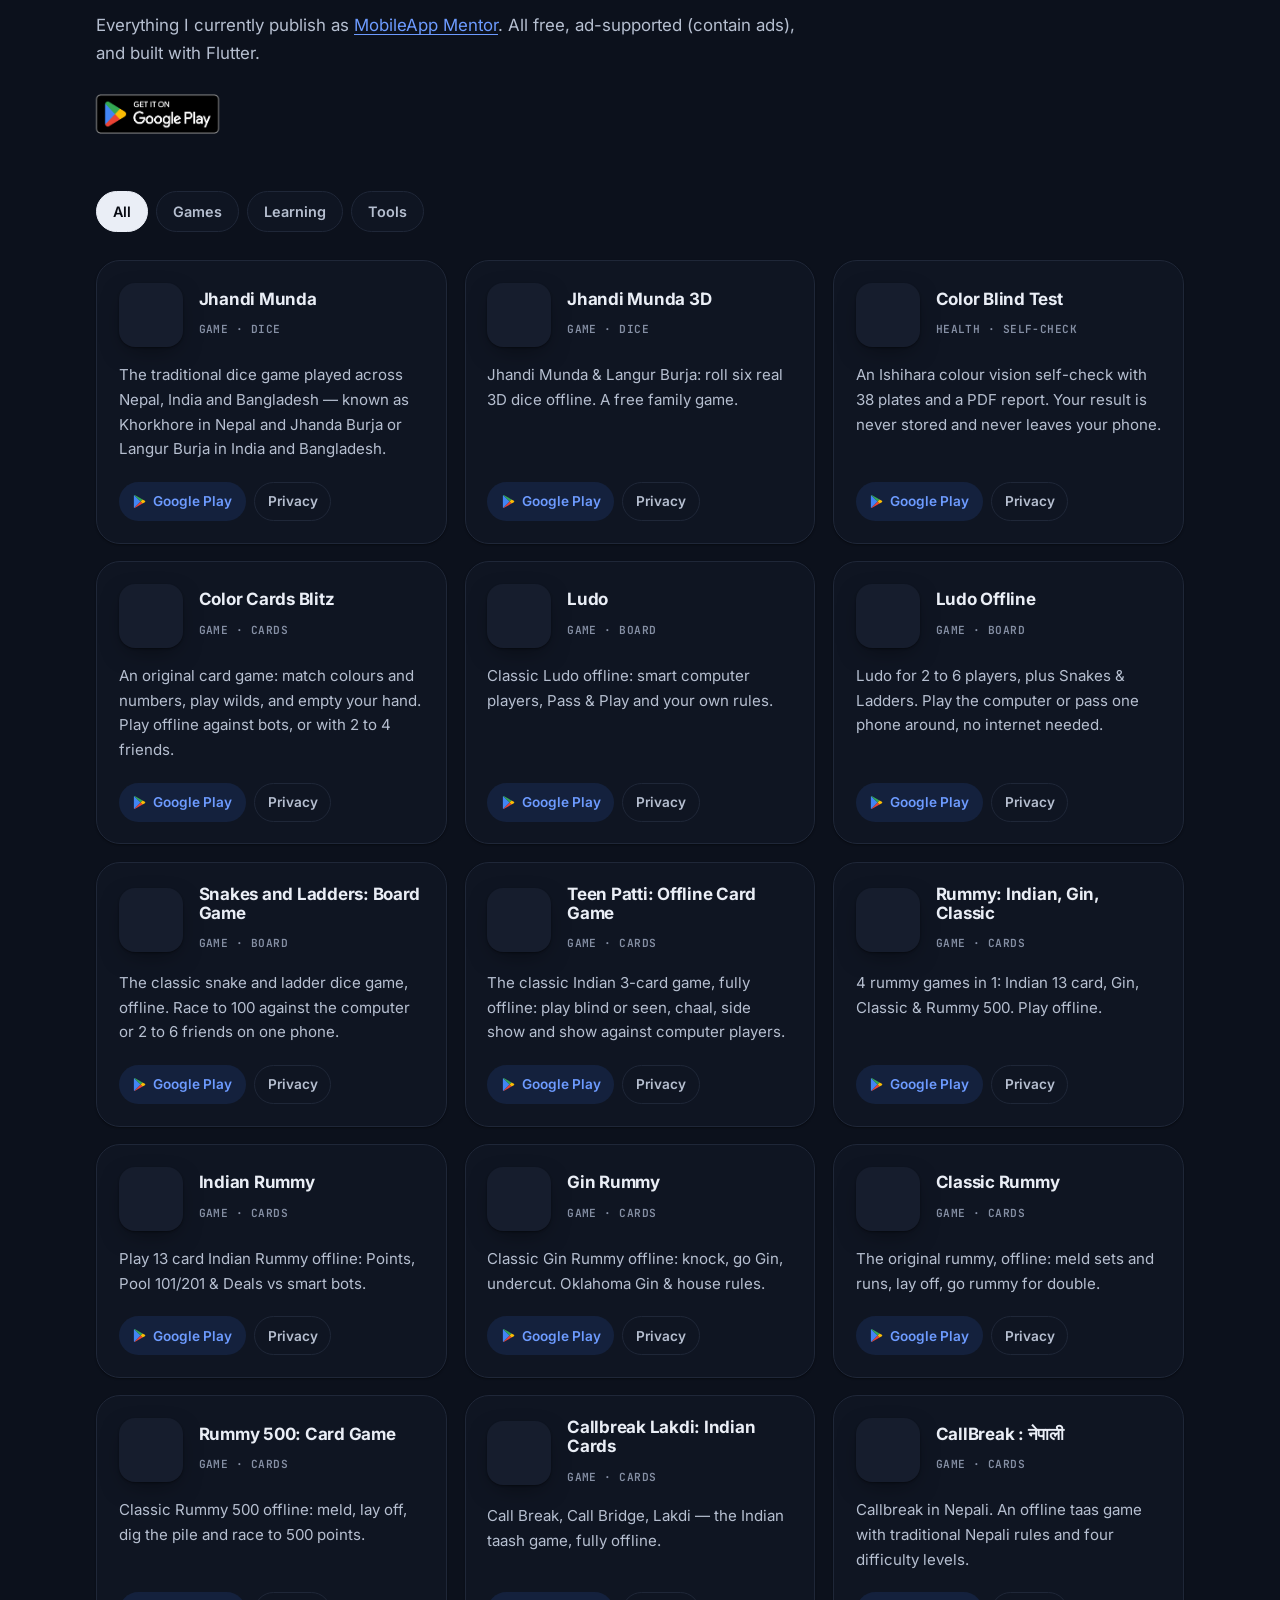
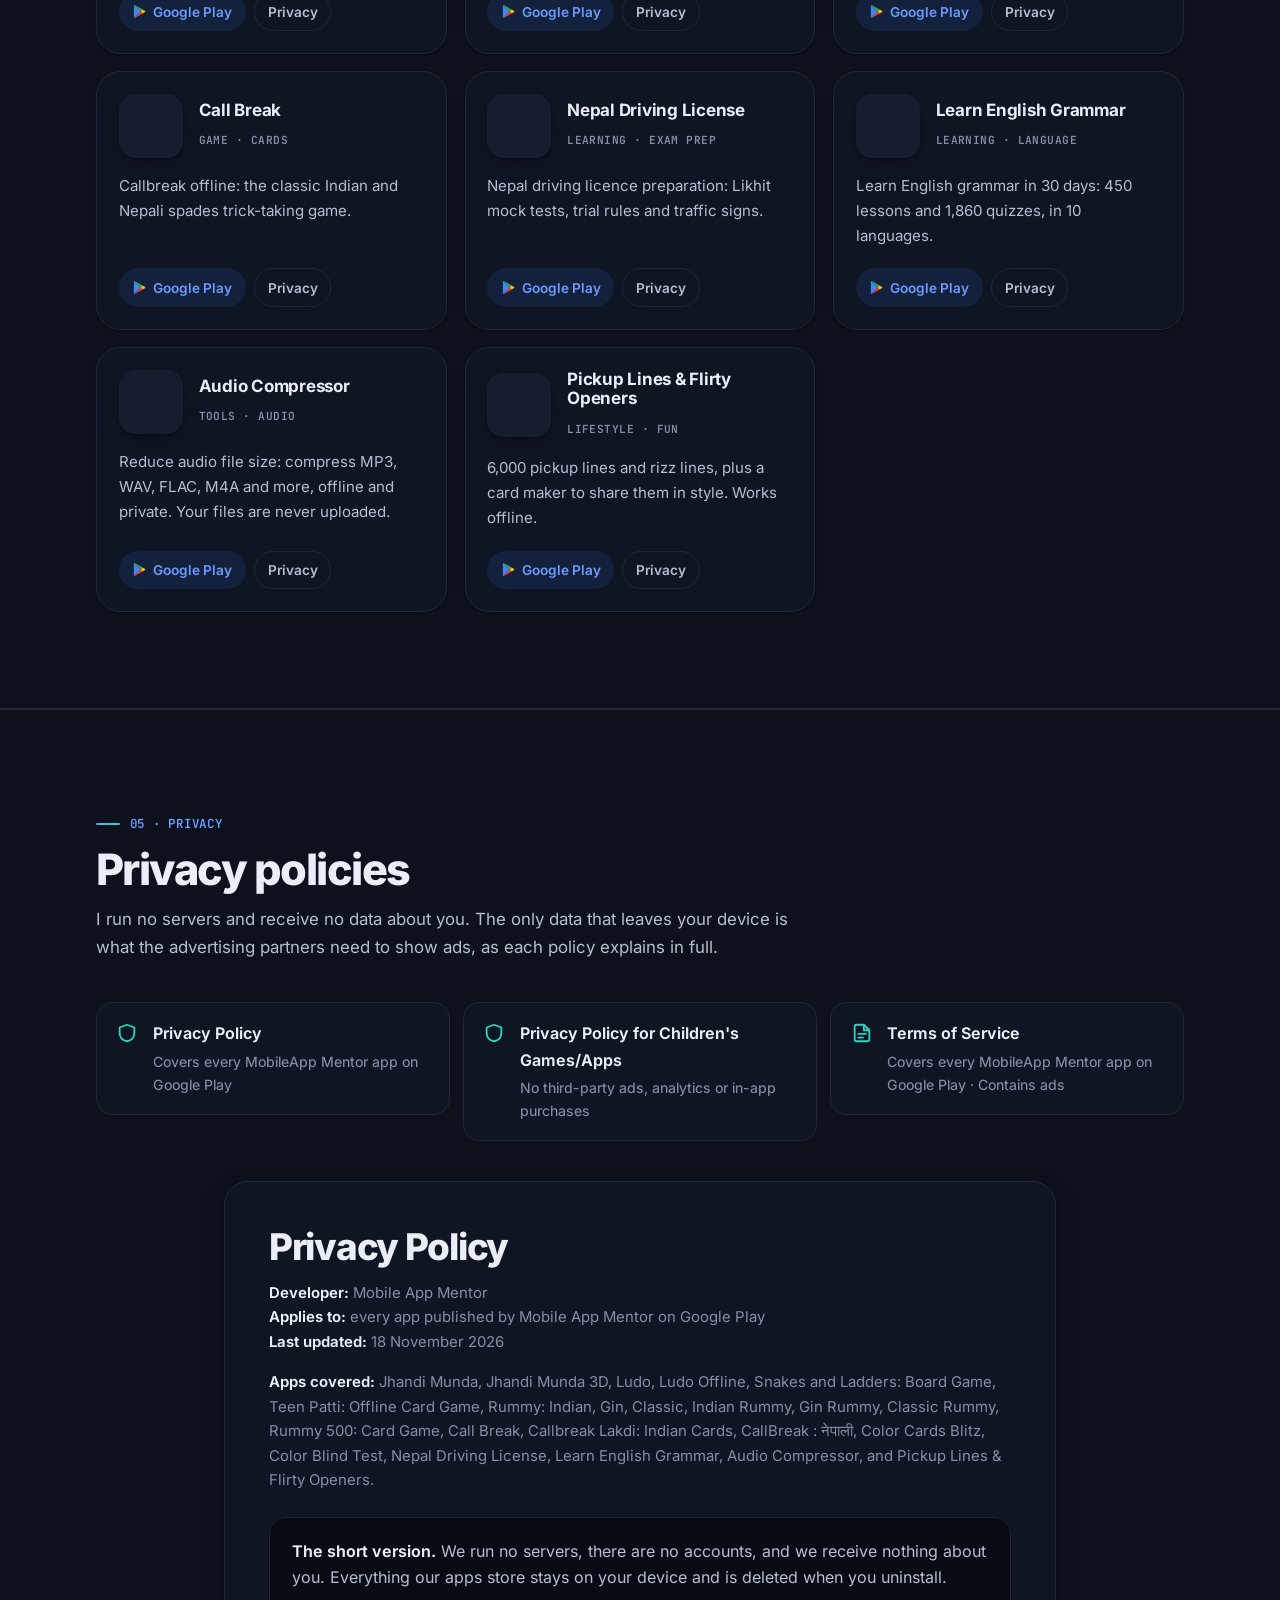
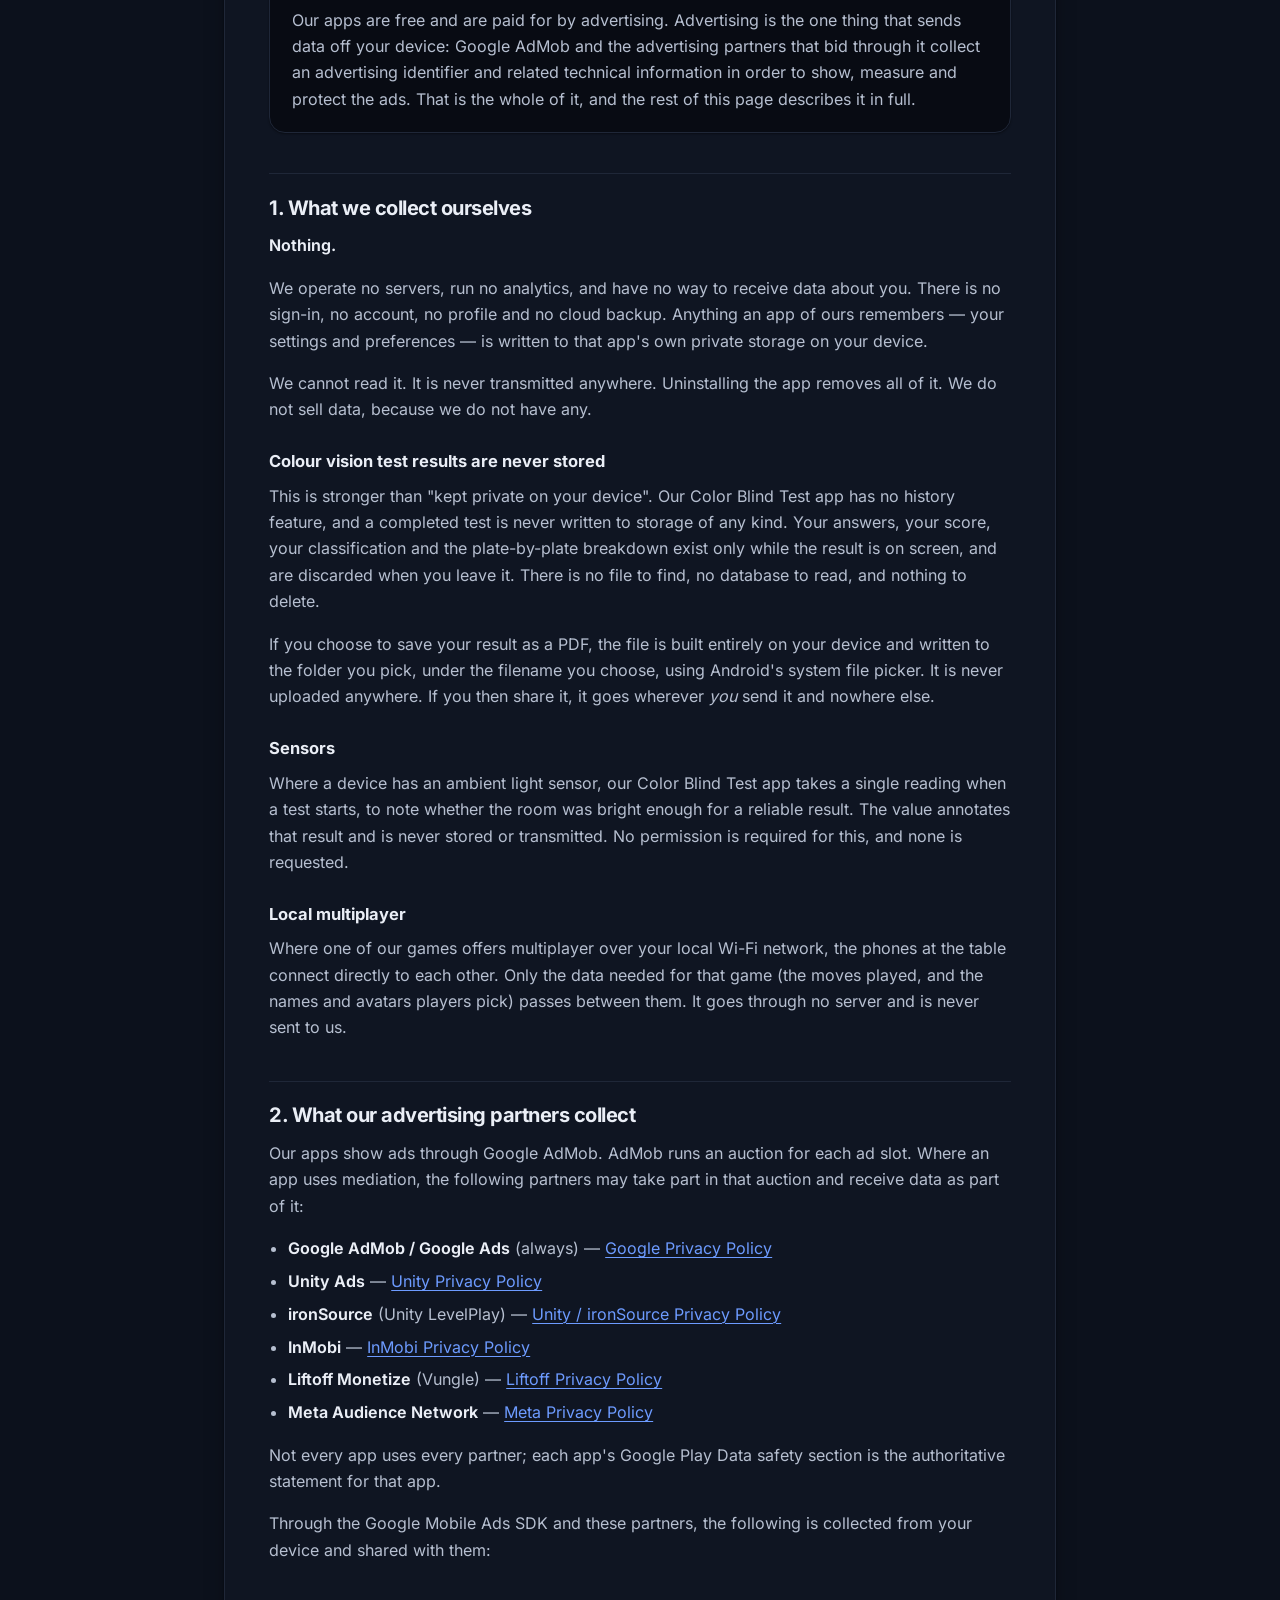
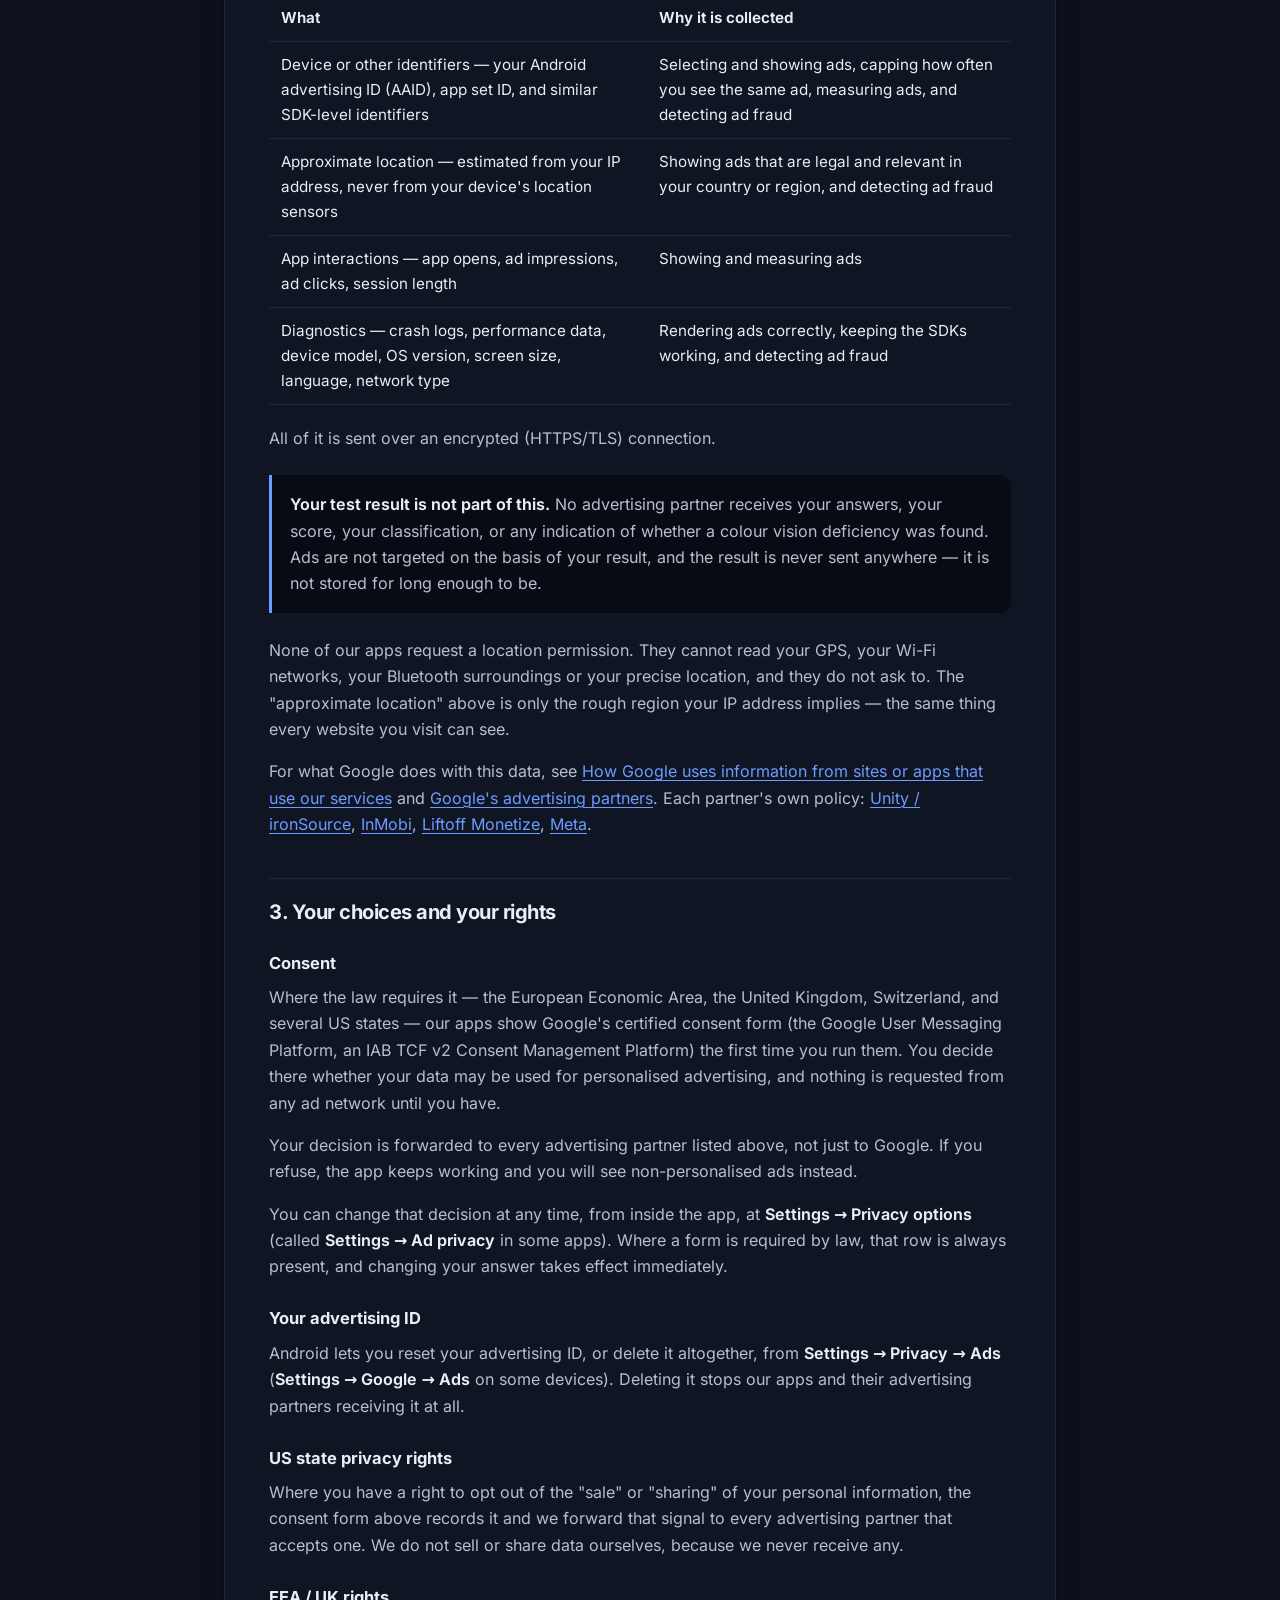
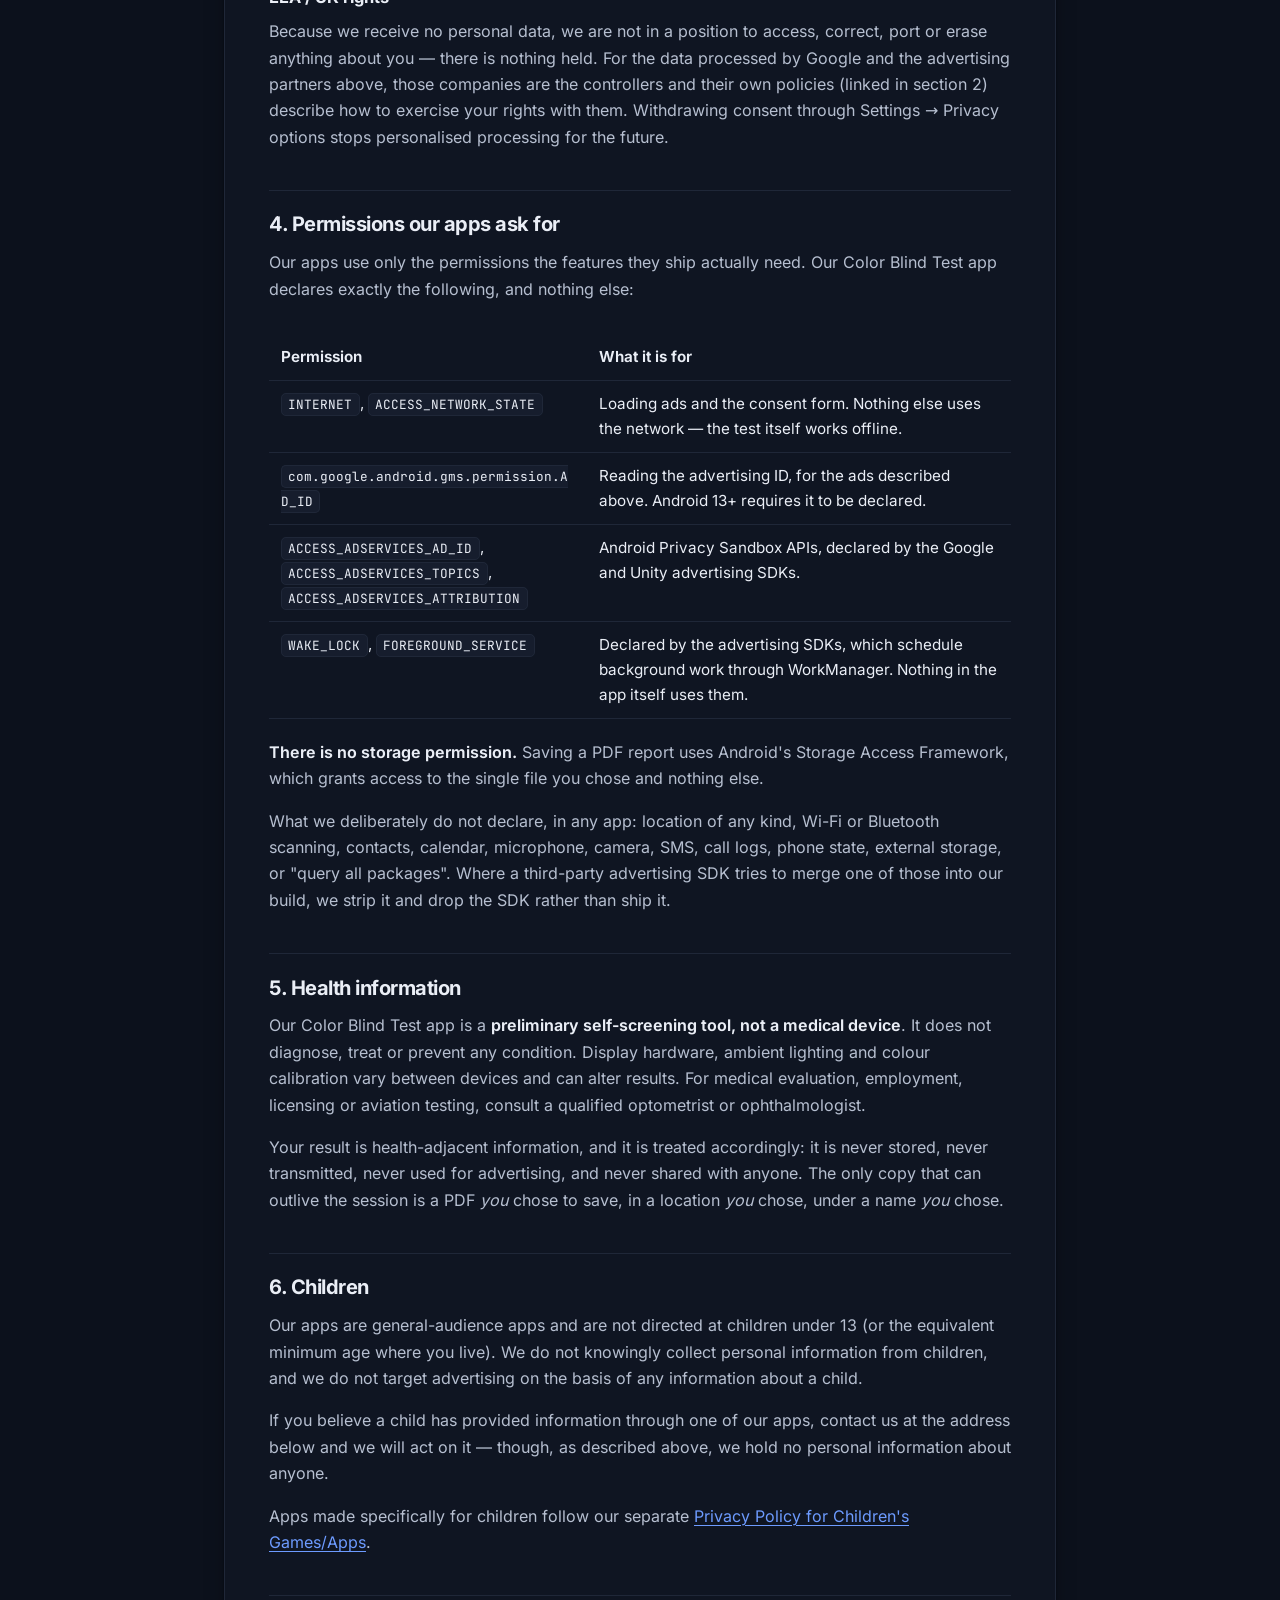
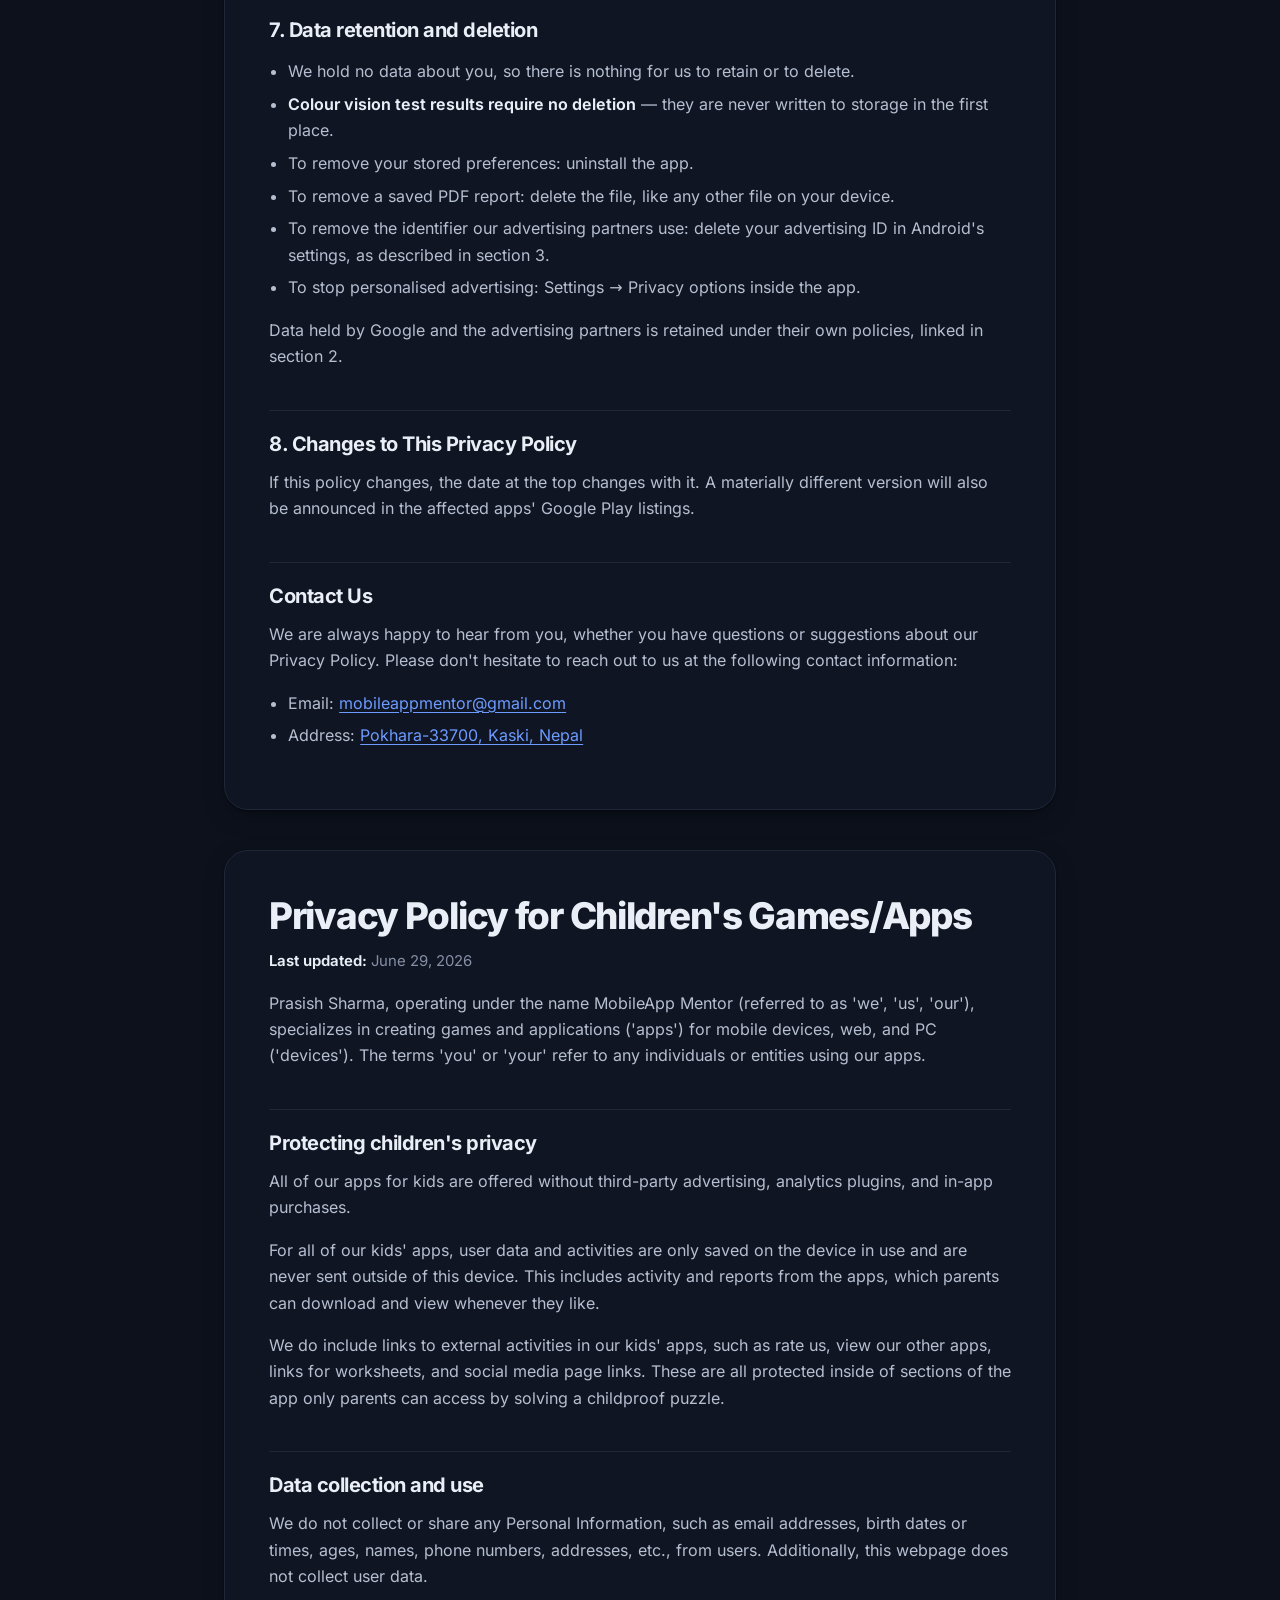
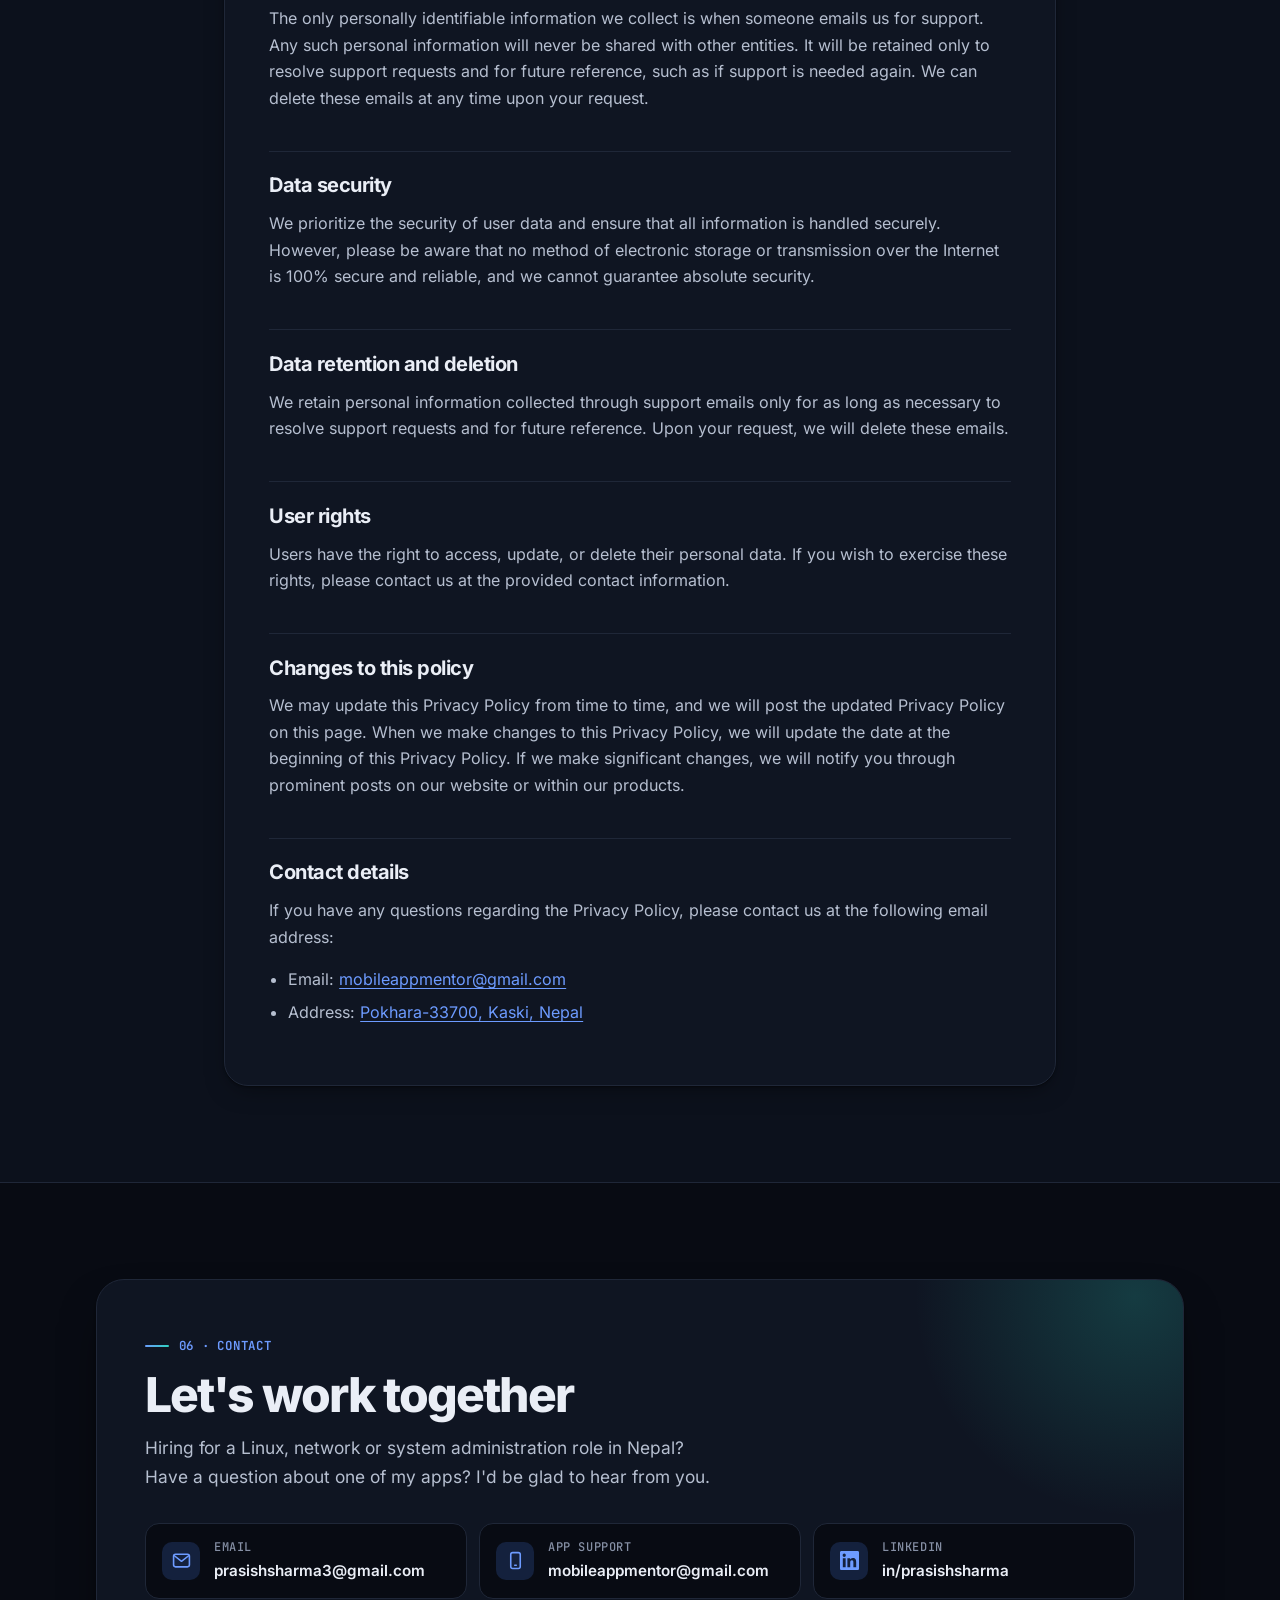
==== commit ac62d5ee: "Keep one common privacy policy: replace the app-specific section with general wording Co-Authored-By" ====
--- a/index.html
+++ b/index.html
@@ -655,9 +655,8 @@
         <h4>Sensors</h4>
         <p>Where a device has an ambient light sensor, our Color Blind Test app takes a single reading when a test starts, to note whether the room was bright enough for a reliable result. The value annotates that result and is never stored or transmitted. No permission is required for this, and none is requested.</p>
 
-        <h4 id="color-cards-blitz">Color Cards Blitz: game progress and LAN play</h4>
-        <p>Color Cards Blitz (<code>com.mobileappmentor.colorcardsblitz</code>) saves your progress in the app's private storage on your device: the player names and avatars you choose, coins, gems, level, unlocked table scenes, round history and settings. None of it is sent to us. Android's own backup service may copy it to your Google account so your progress follows you to a new phone. That is a feature of Android and your Google account, not of ours, and you can switch it off in Android Settings → Google → Backup.</p>
-        <p>LAN play connects phones directly over your own local Wi-Fi network. Only the data needed for that game (the moves played, and the names and avatars players pick) passes between the phones at the table. It goes through no server and is never sent to us. Color Cards Blitz shows ads through Google AdMob only, as described in section 2. It has no in-app purchases, no account and no analytics, and it is intended for players aged 13 and over.</p>
+        <h4>Local multiplayer</h4>
+        <p>Where one of our games offers multiplayer over your local Wi-Fi network, the phones at the table connect directly to each other. Only the data needed for that game (the moves played, and the names and avatars players pick) passes between them. It goes through no server and is never sent to us.</p>
 
         <h3 id="partners">2. What our advertising partners collect</h3>
         <p>Our apps show ads through Google AdMob. AdMob runs an auction for each ad slot. Where an app uses mediation, the following partners may take part in that auction and receive data as part of it:</p>
@@ -709,7 +708,7 @@
         <h4>Consent</h4>
         <p>Where the law requires it — the European Economic Area, the United Kingdom, Switzerland, and several US states — our apps show Google's certified consent form (the Google User Messaging Platform, an IAB TCF v2 Consent Management Platform) the first time you run them. You decide there whether your data may be used for personalised advertising, and nothing is requested from any ad network until you have.</p>
         <p>Your decision is forwarded to every advertising partner listed above, not just to Google. If you refuse, the app keeps working and you will see non-personalised ads instead.</p>
-        <p>You can change that decision at any time, from inside the app, at <strong>Settings → Privacy options</strong> (in Color Cards Blitz it is <strong>Settings → Ad privacy</strong>). Where a form is required by law, that row is always present, and changing your answer takes effect immediately.</p>
+        <p>You can change that decision at any time, from inside the app, at <strong>Settings → Privacy options</strong> (called <strong>Settings → Ad privacy</strong> in some apps). Where a form is required by law, that row is always present, and changing your answer takes effect immediately.</p>
     
         <h4>Your advertising ID</h4>
         <p>Android lets you reset your advertising ID, or delete it altogether, from <strong>Settings → Privacy → Ads</strong> (<strong>Settings → Google → Ads</strong> on some devices). Deleting it stops our apps and their advertising partners receiving it at all.</p>
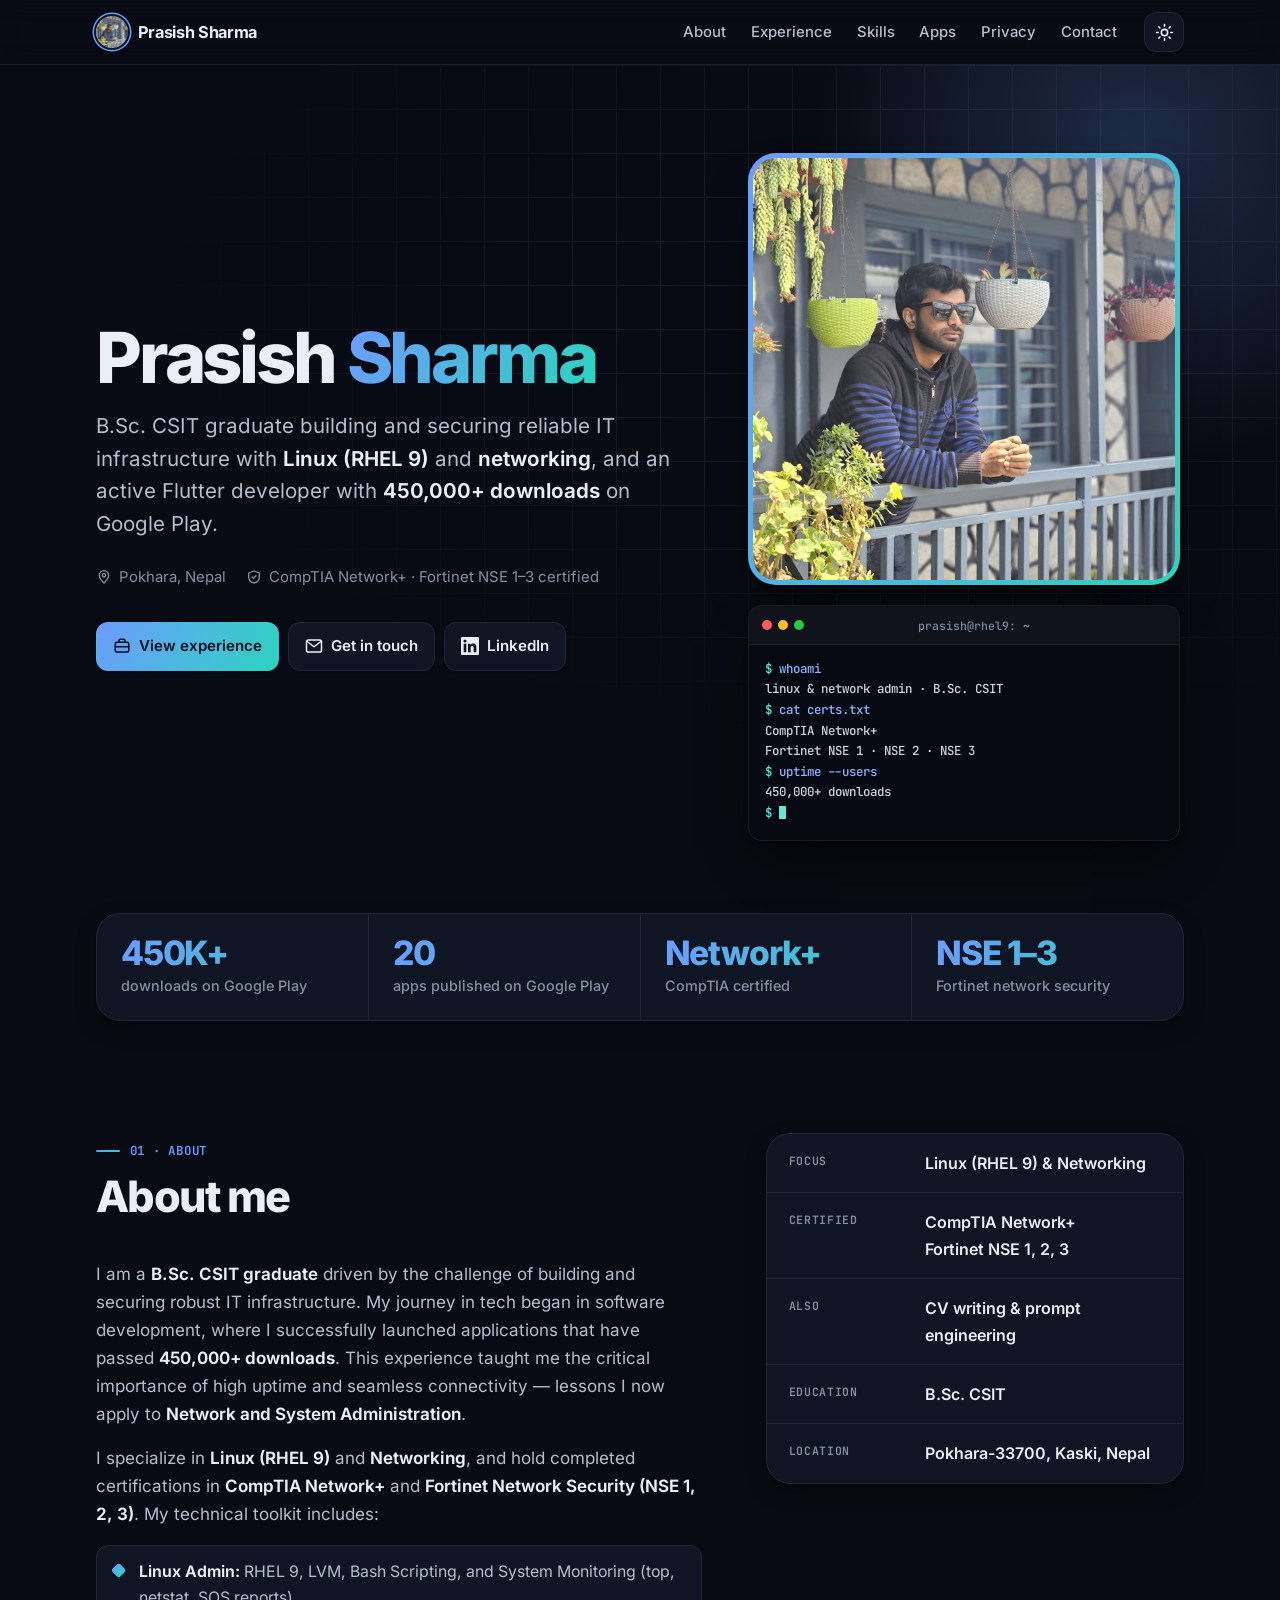
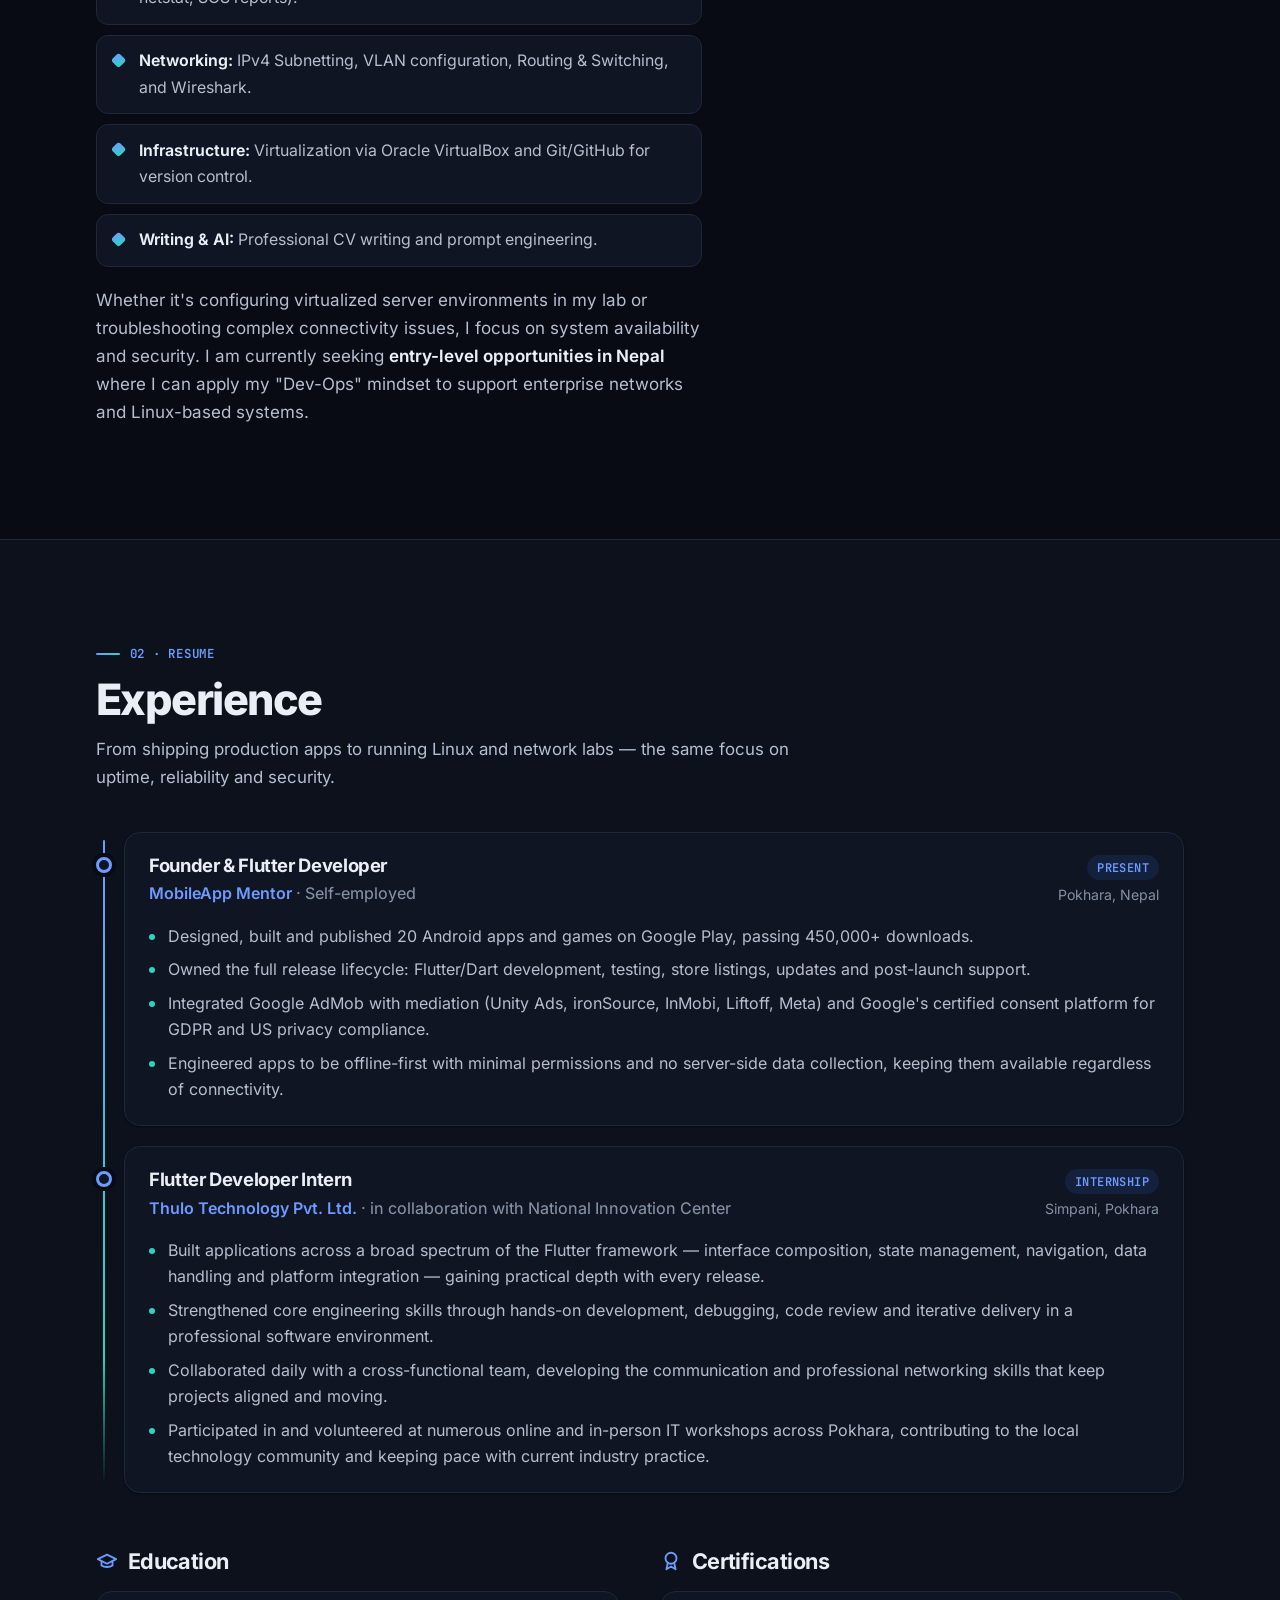
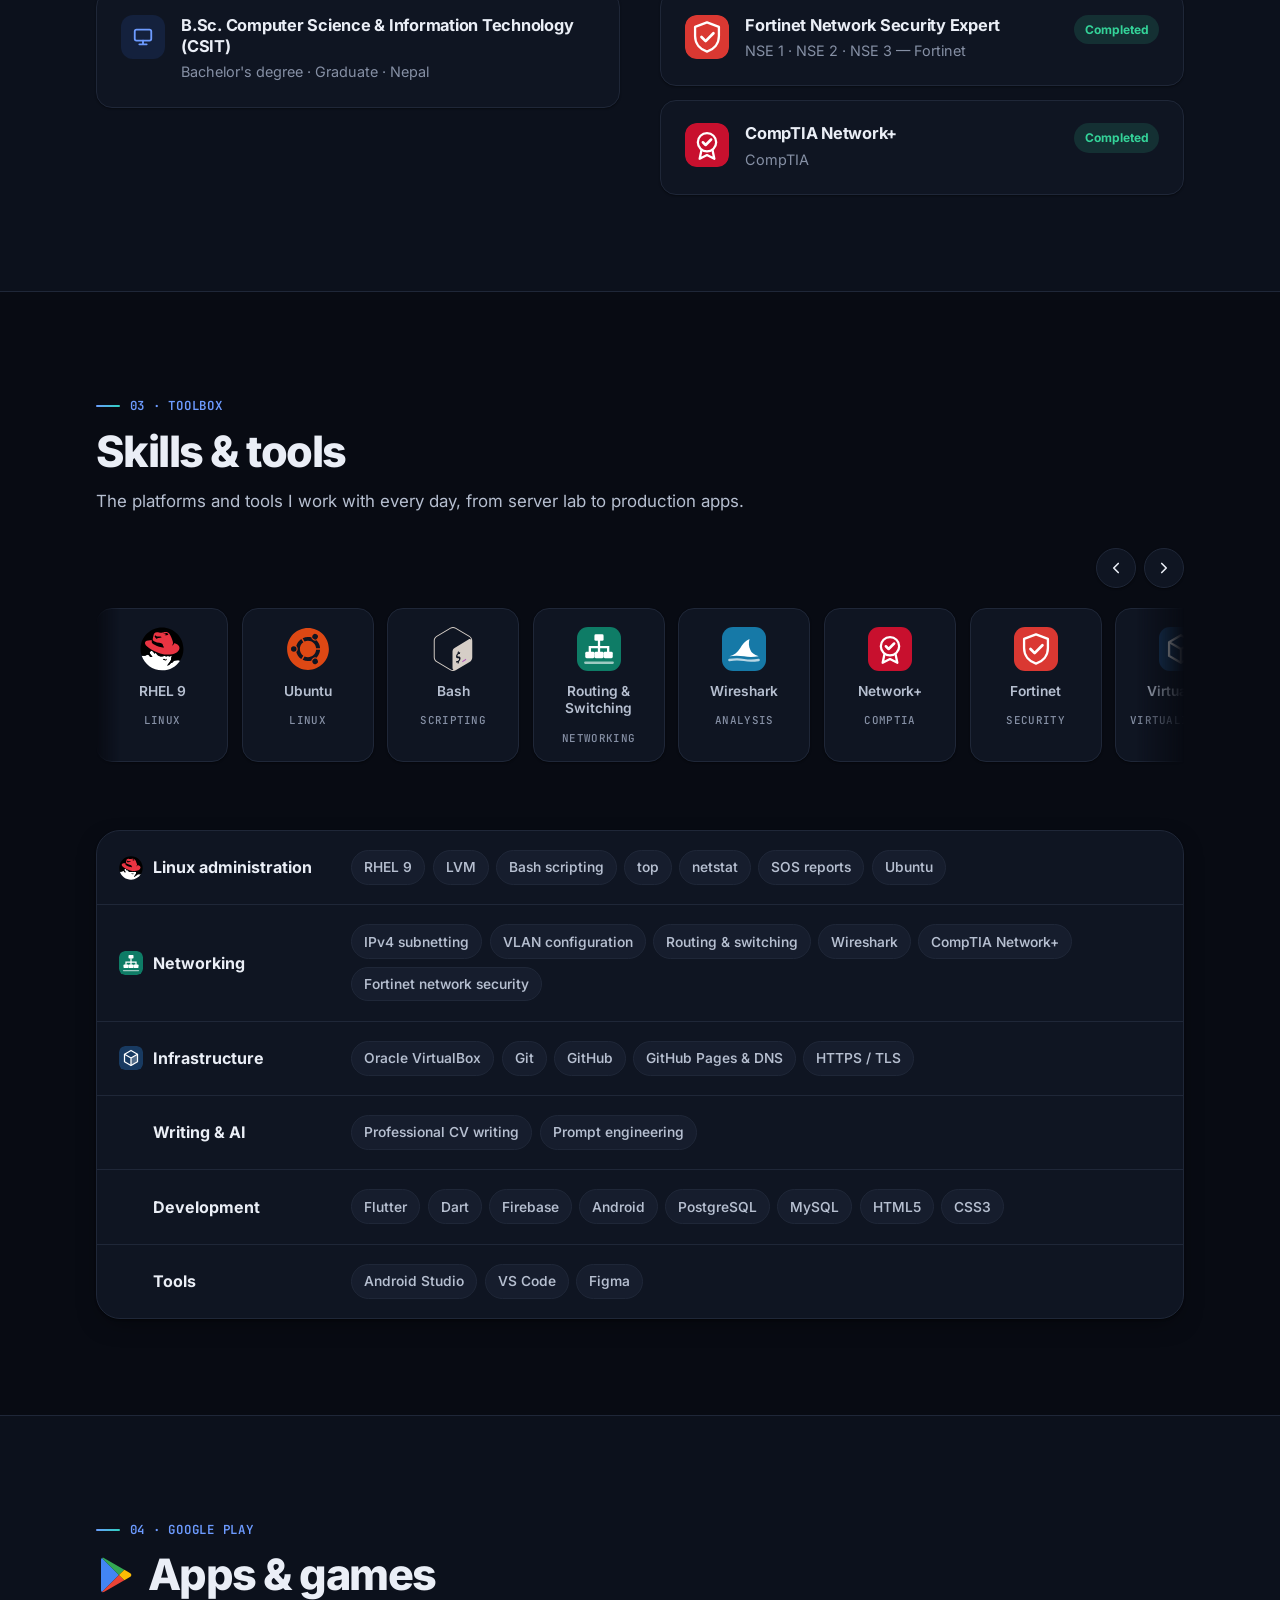
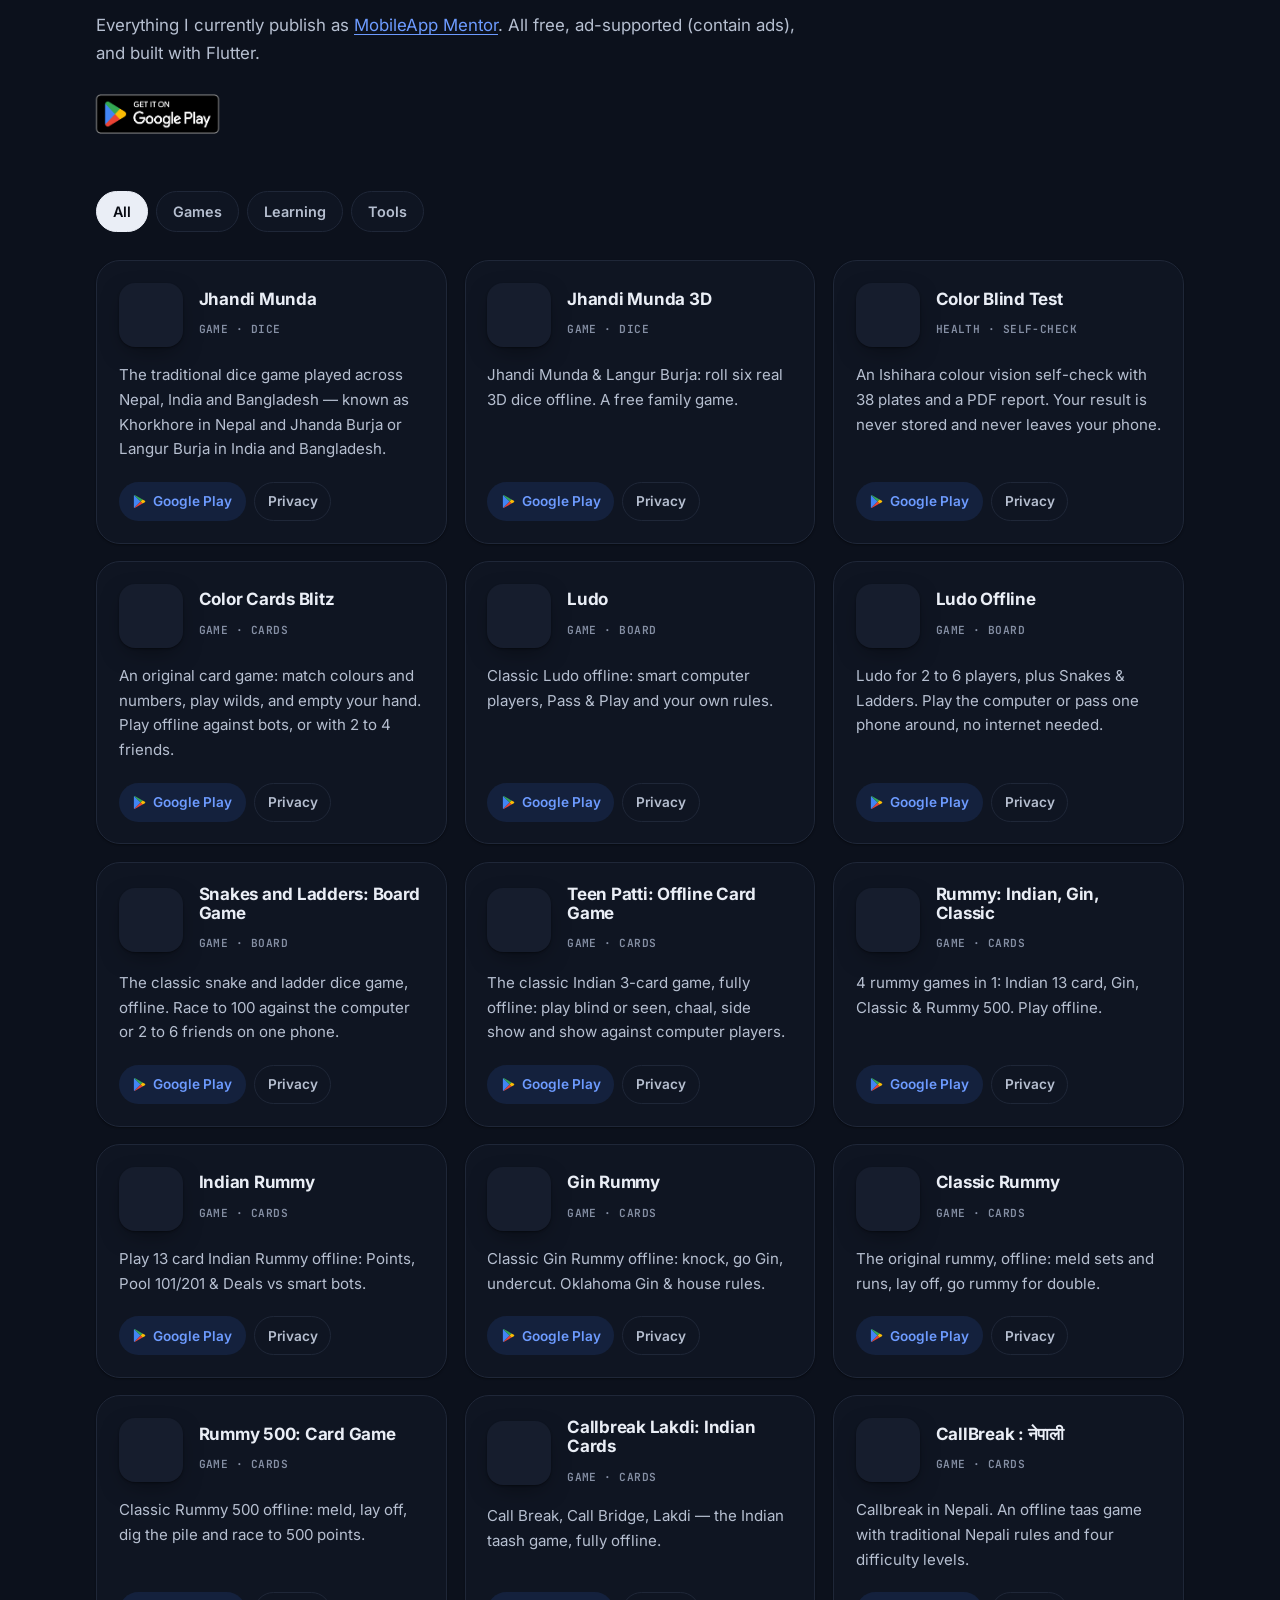
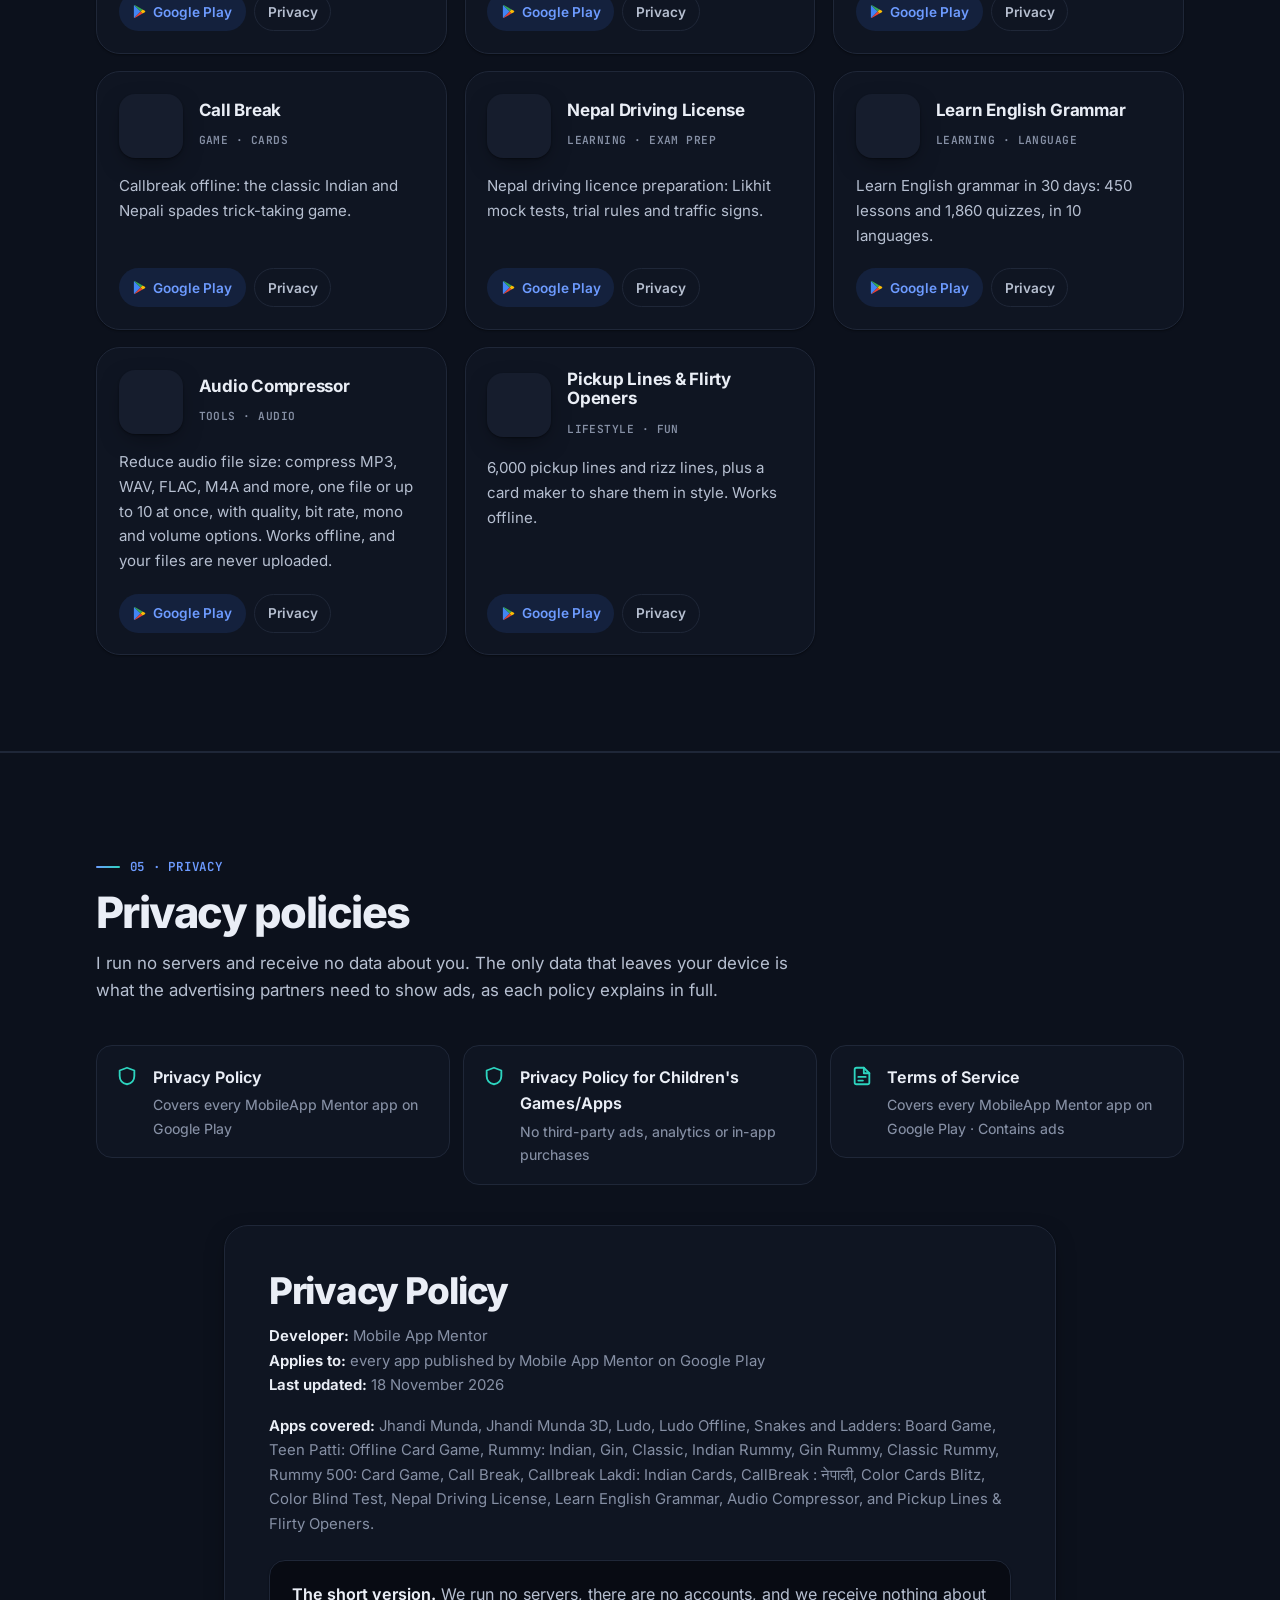
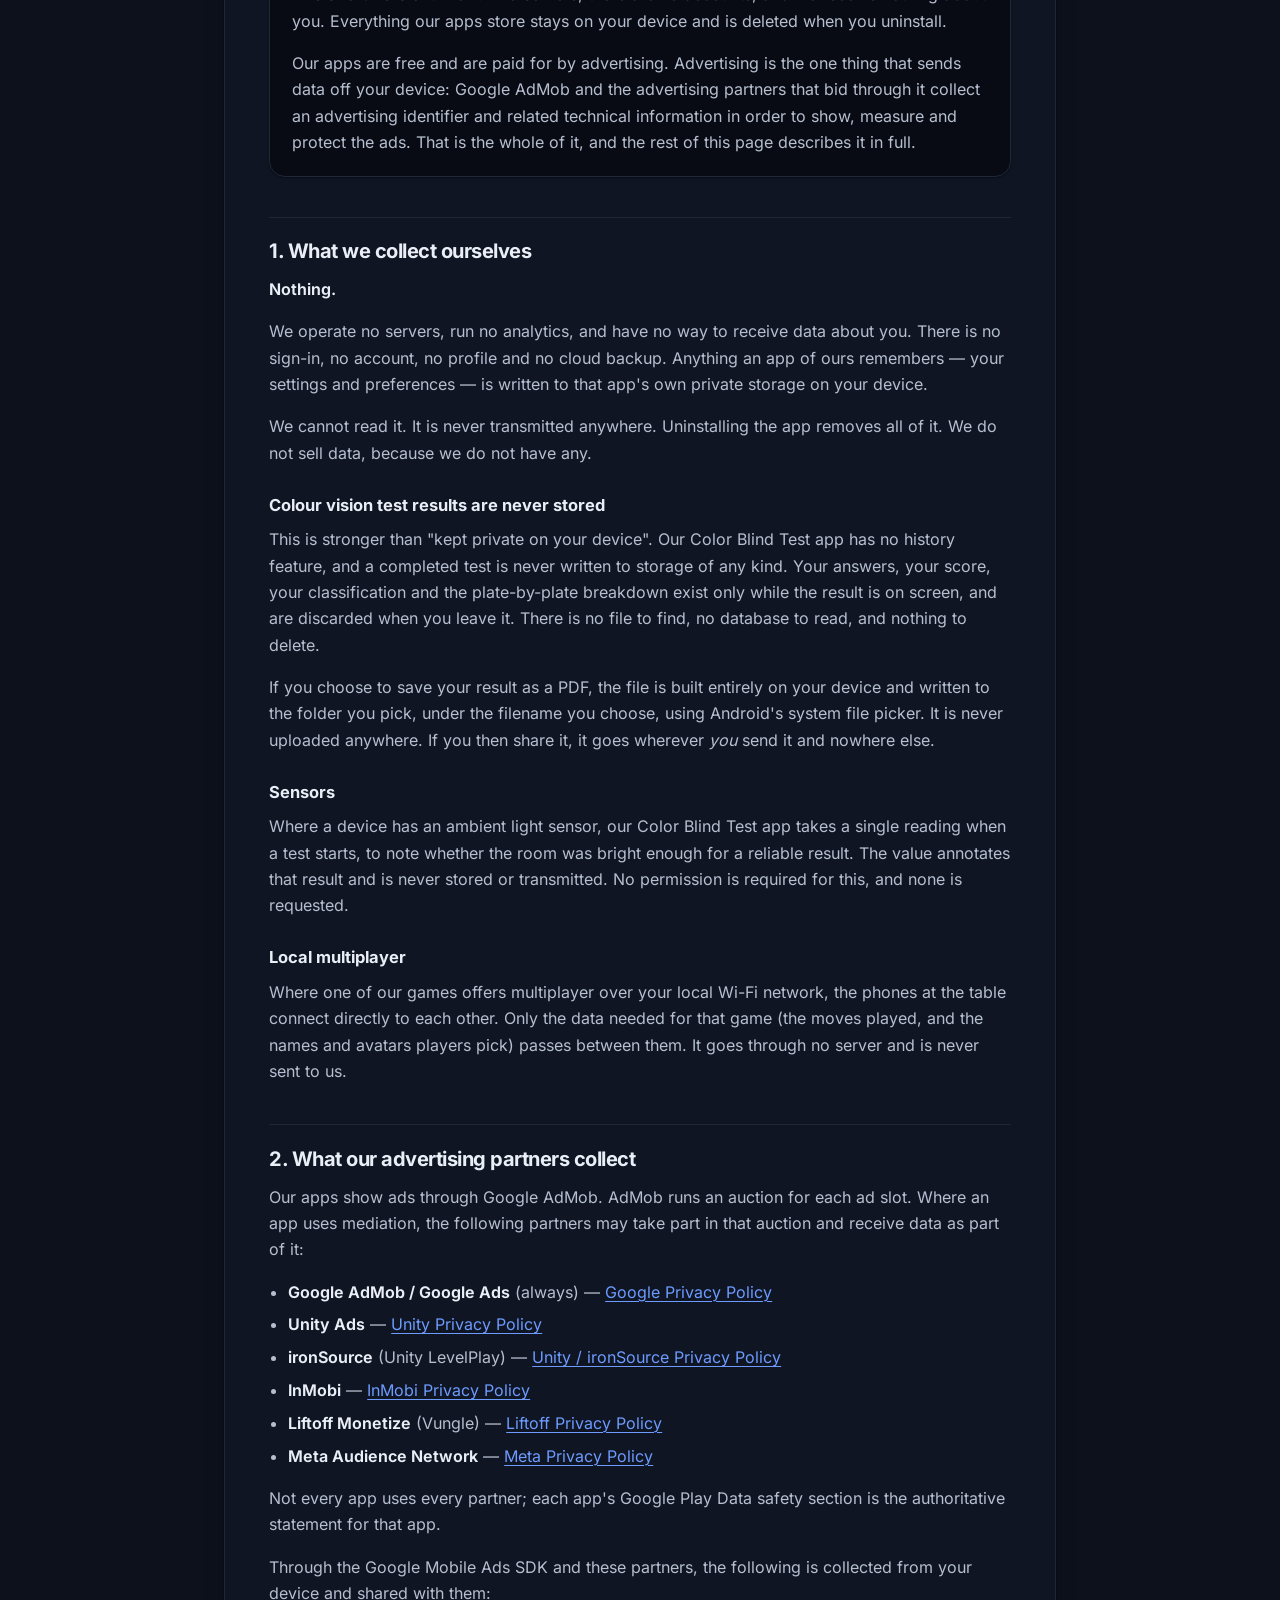
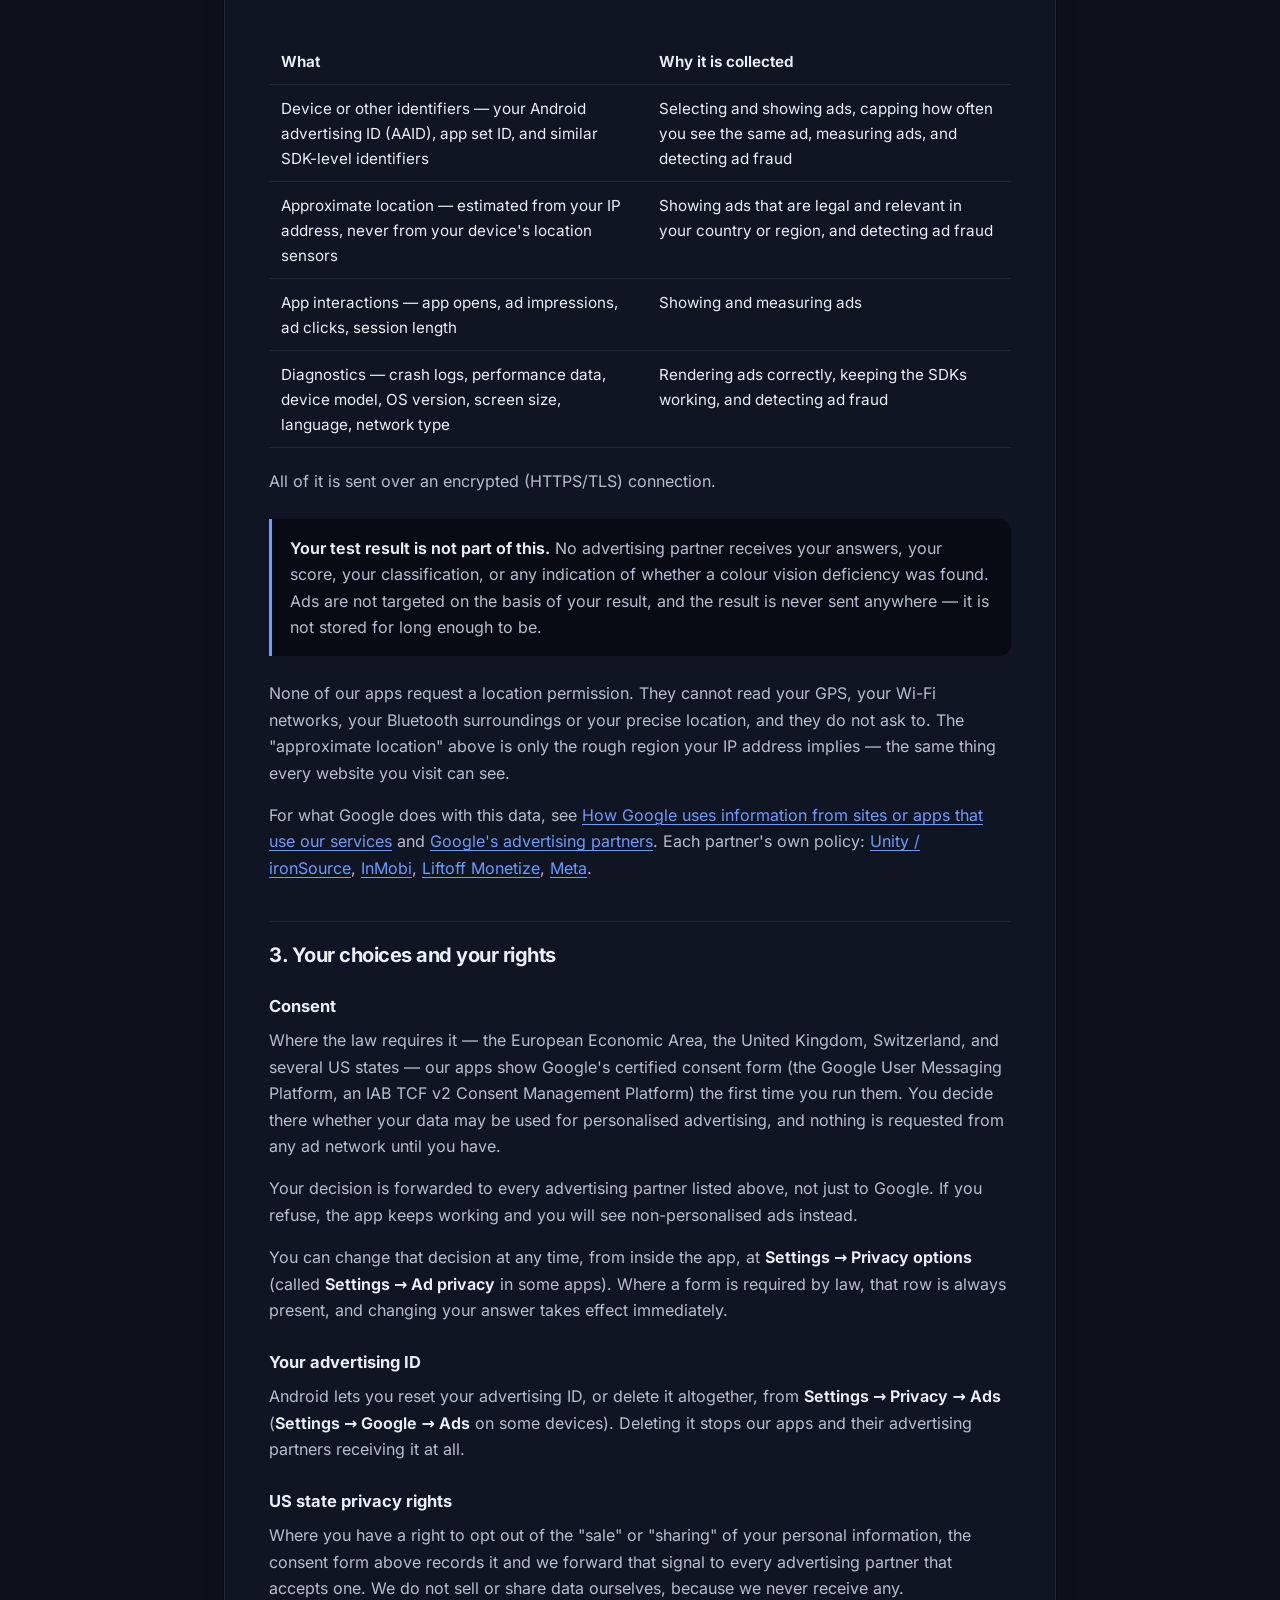
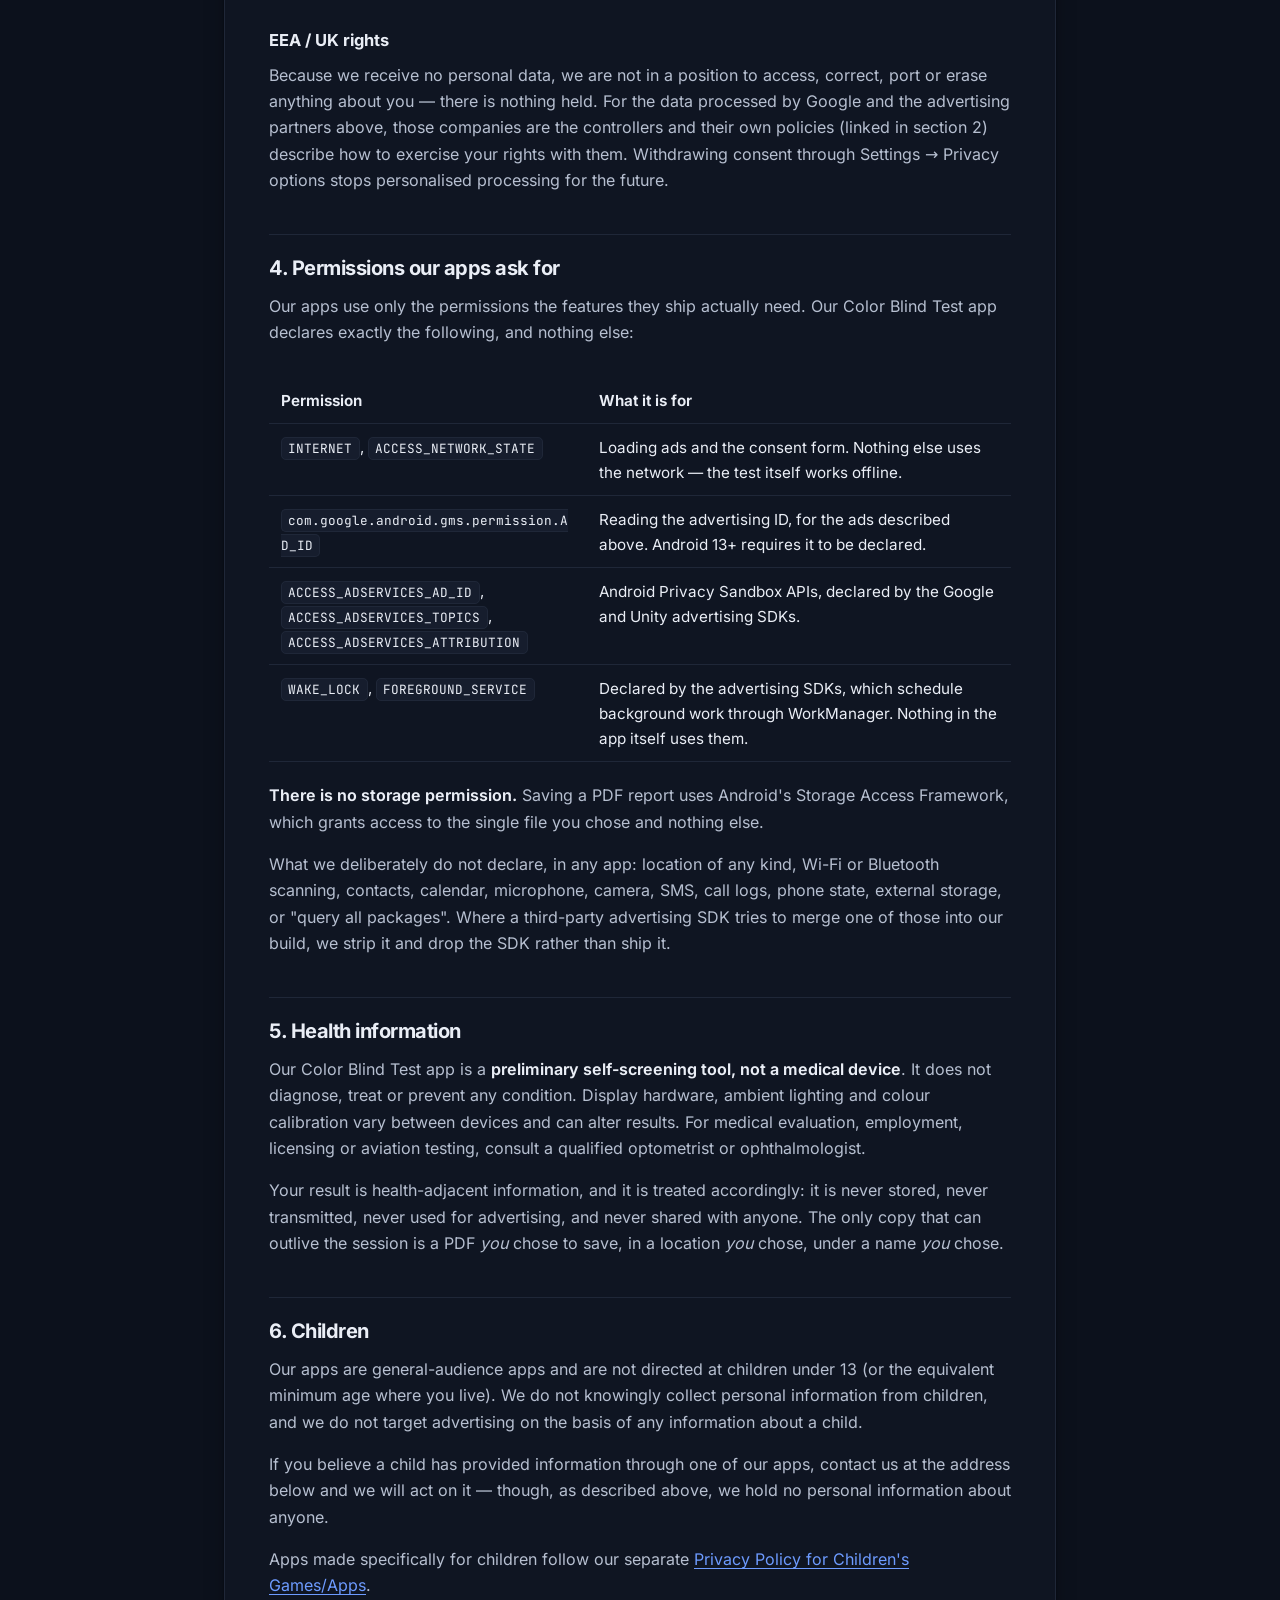
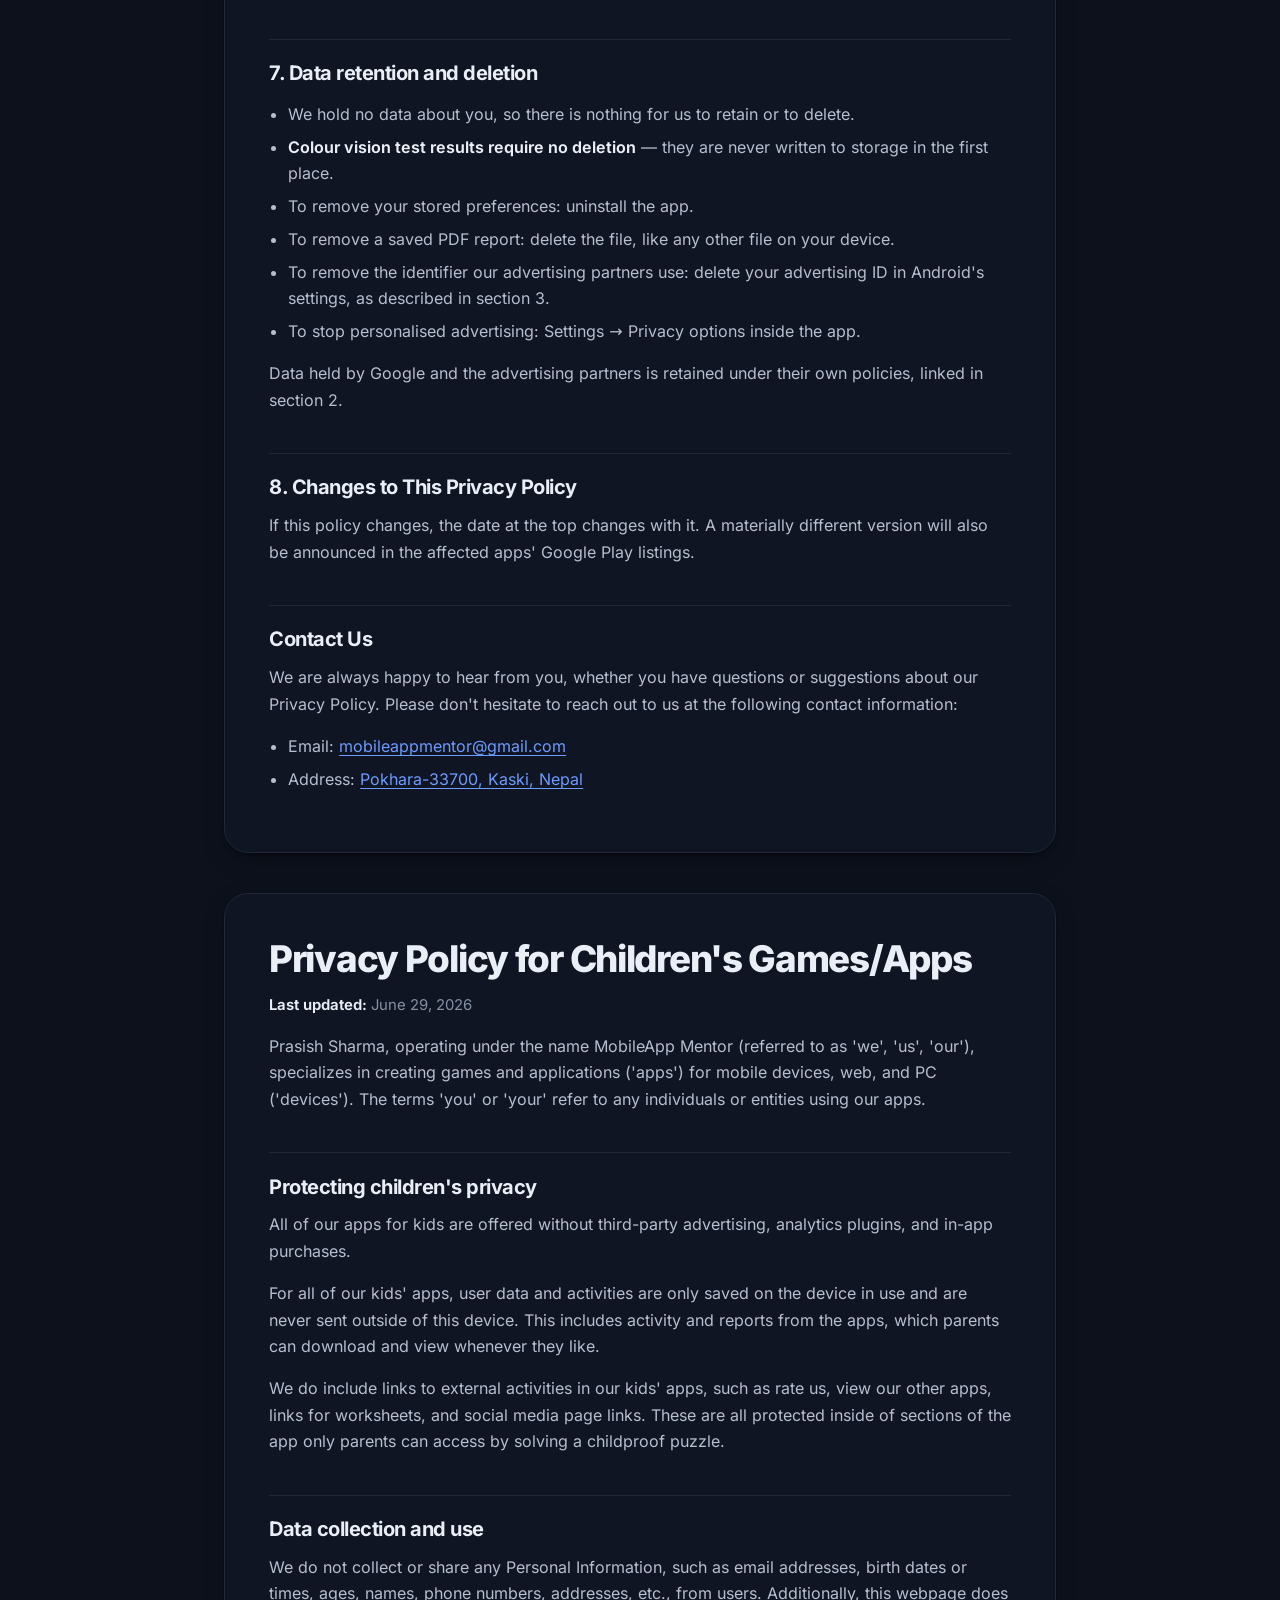
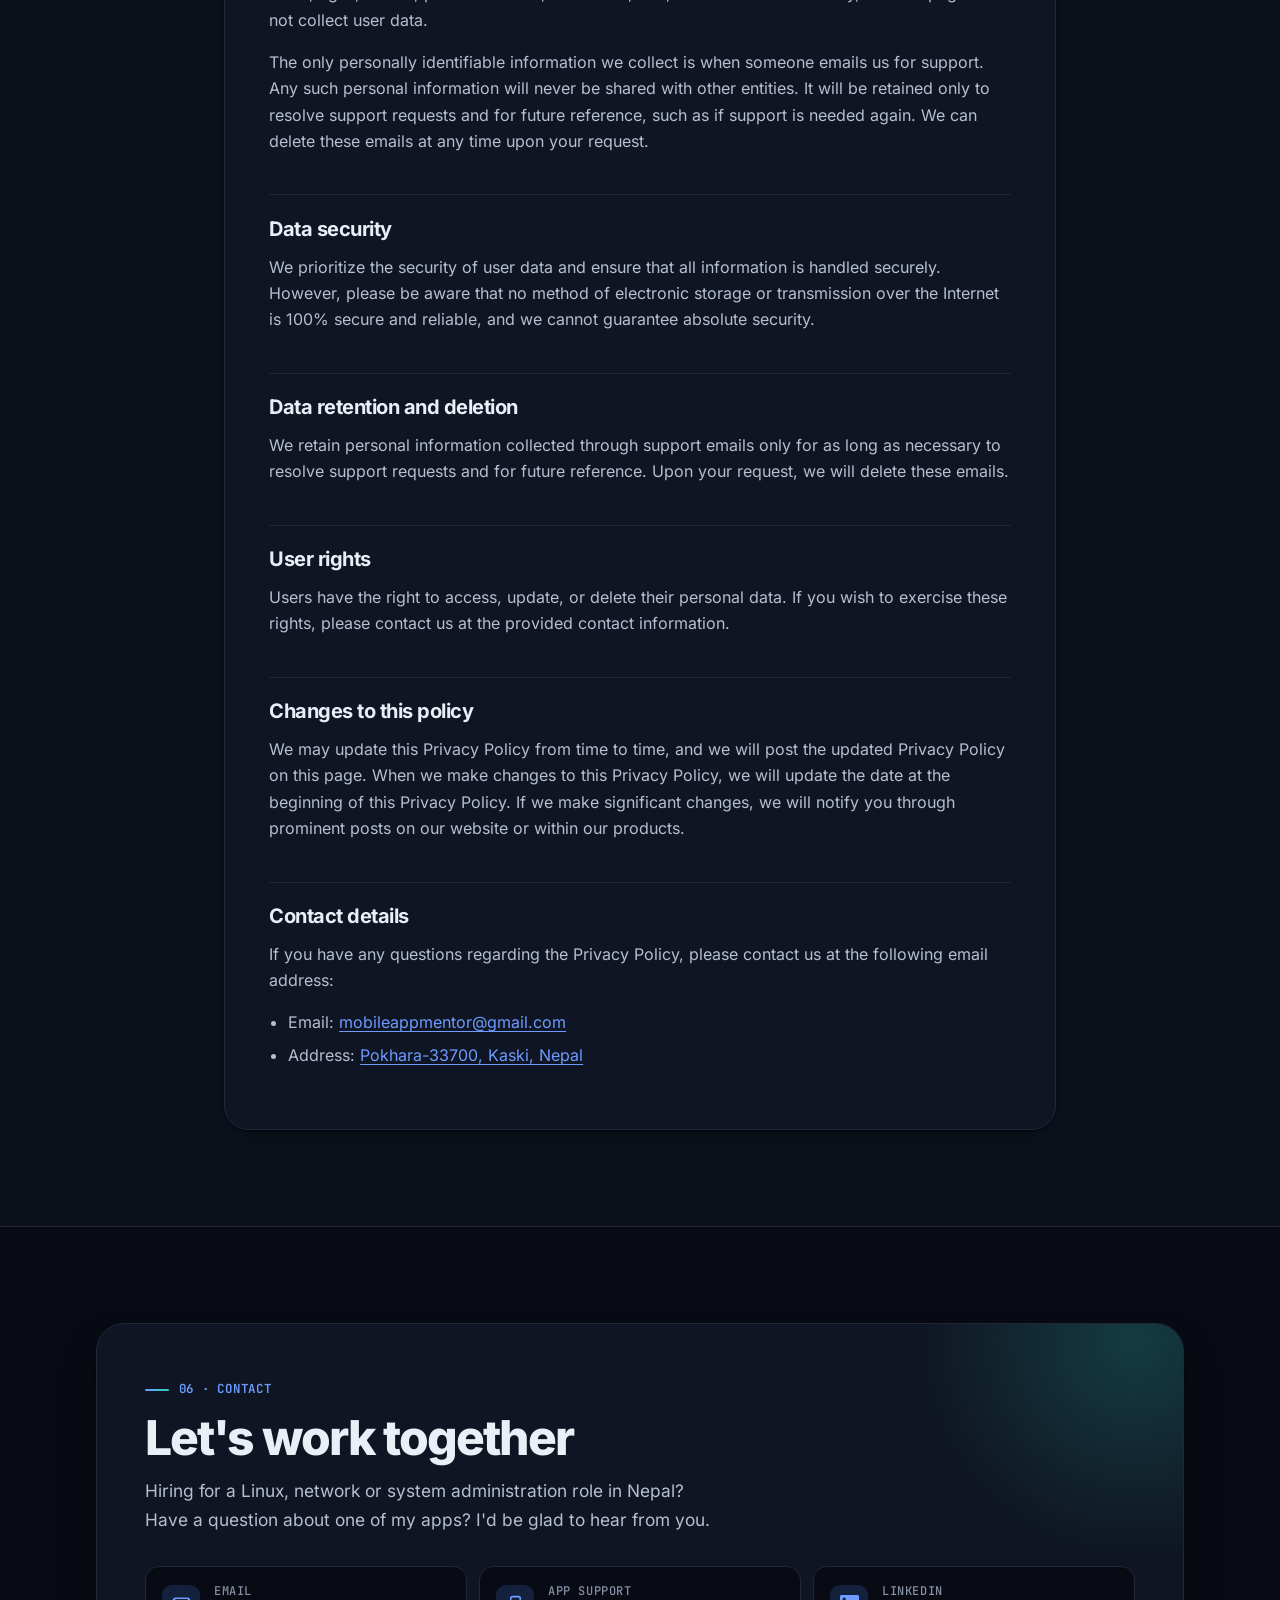
==== commit 801bb456: "Sync all app icons with Google Play and describe Audio Compressor's new features Co-Authored-By: Cla" ====
--- a/index.html
+++ b/index.html
@@ -591,7 +591,7 @@
               <img src="assets/img/apps/easy_compress_audio.webp" alt="" width="64" height="64" loading="lazy">
               <div><h3>Audio Compressor</h3><span class="tag">Tools · Audio</span></div>
             </div>
-            <p>Reduce audio file size: compress MP3, WAV, FLAC, M4A and more, offline and private. Your files are never uploaded.</p>
+            <p>Reduce audio file size: compress MP3, WAV, FLAC, M4A and more, one file or up to 10 at once, with quality, bit rate, mono and volume options. Works offline, and your files are never uploaded.</p>
             <div class="app-links">
               <a href="https://play.google.com/store/apps/details?id=com.mobileappmentor.easy_compress_audio" target="_blank" rel="noopener noreferrer"><img class="play-ico" src="assets/img/google-play.svg" alt="" width="16" height="16">Google Play</a>
               <a href="#privacy_policy">Privacy</a>
